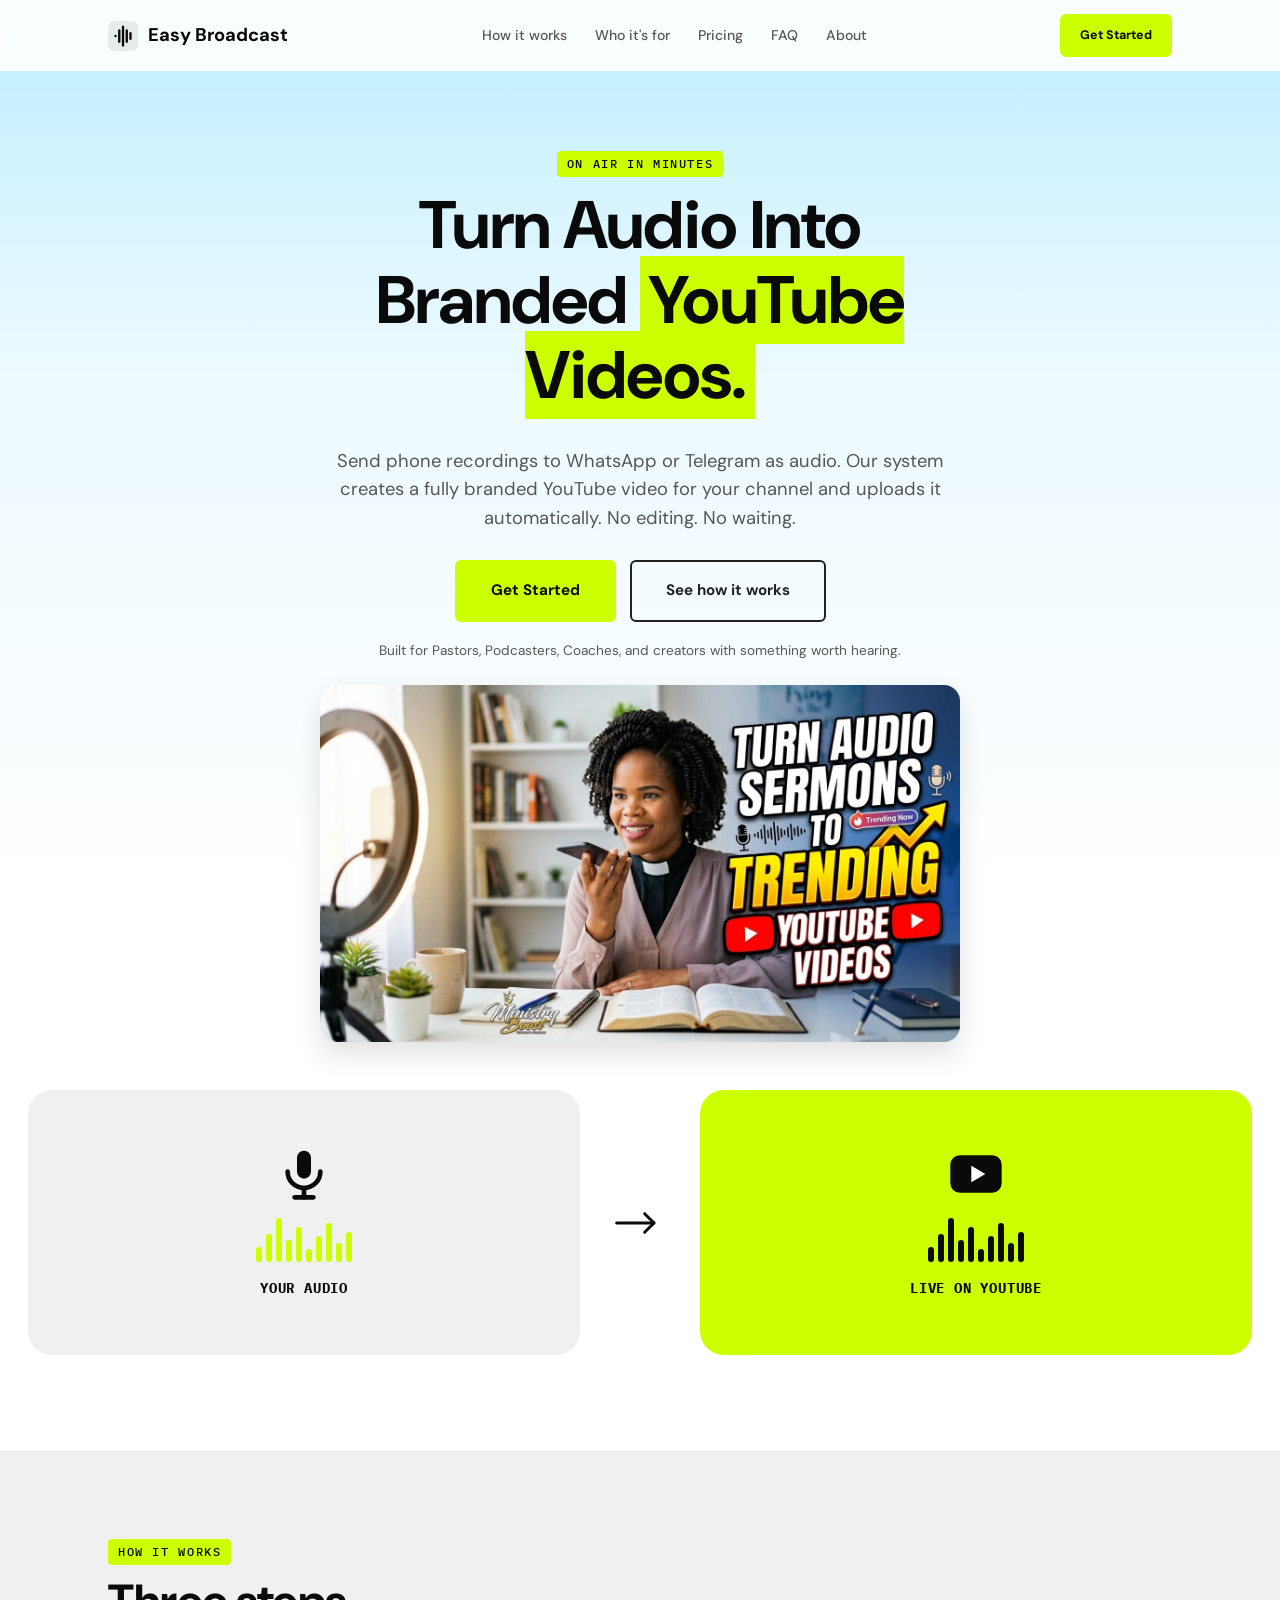
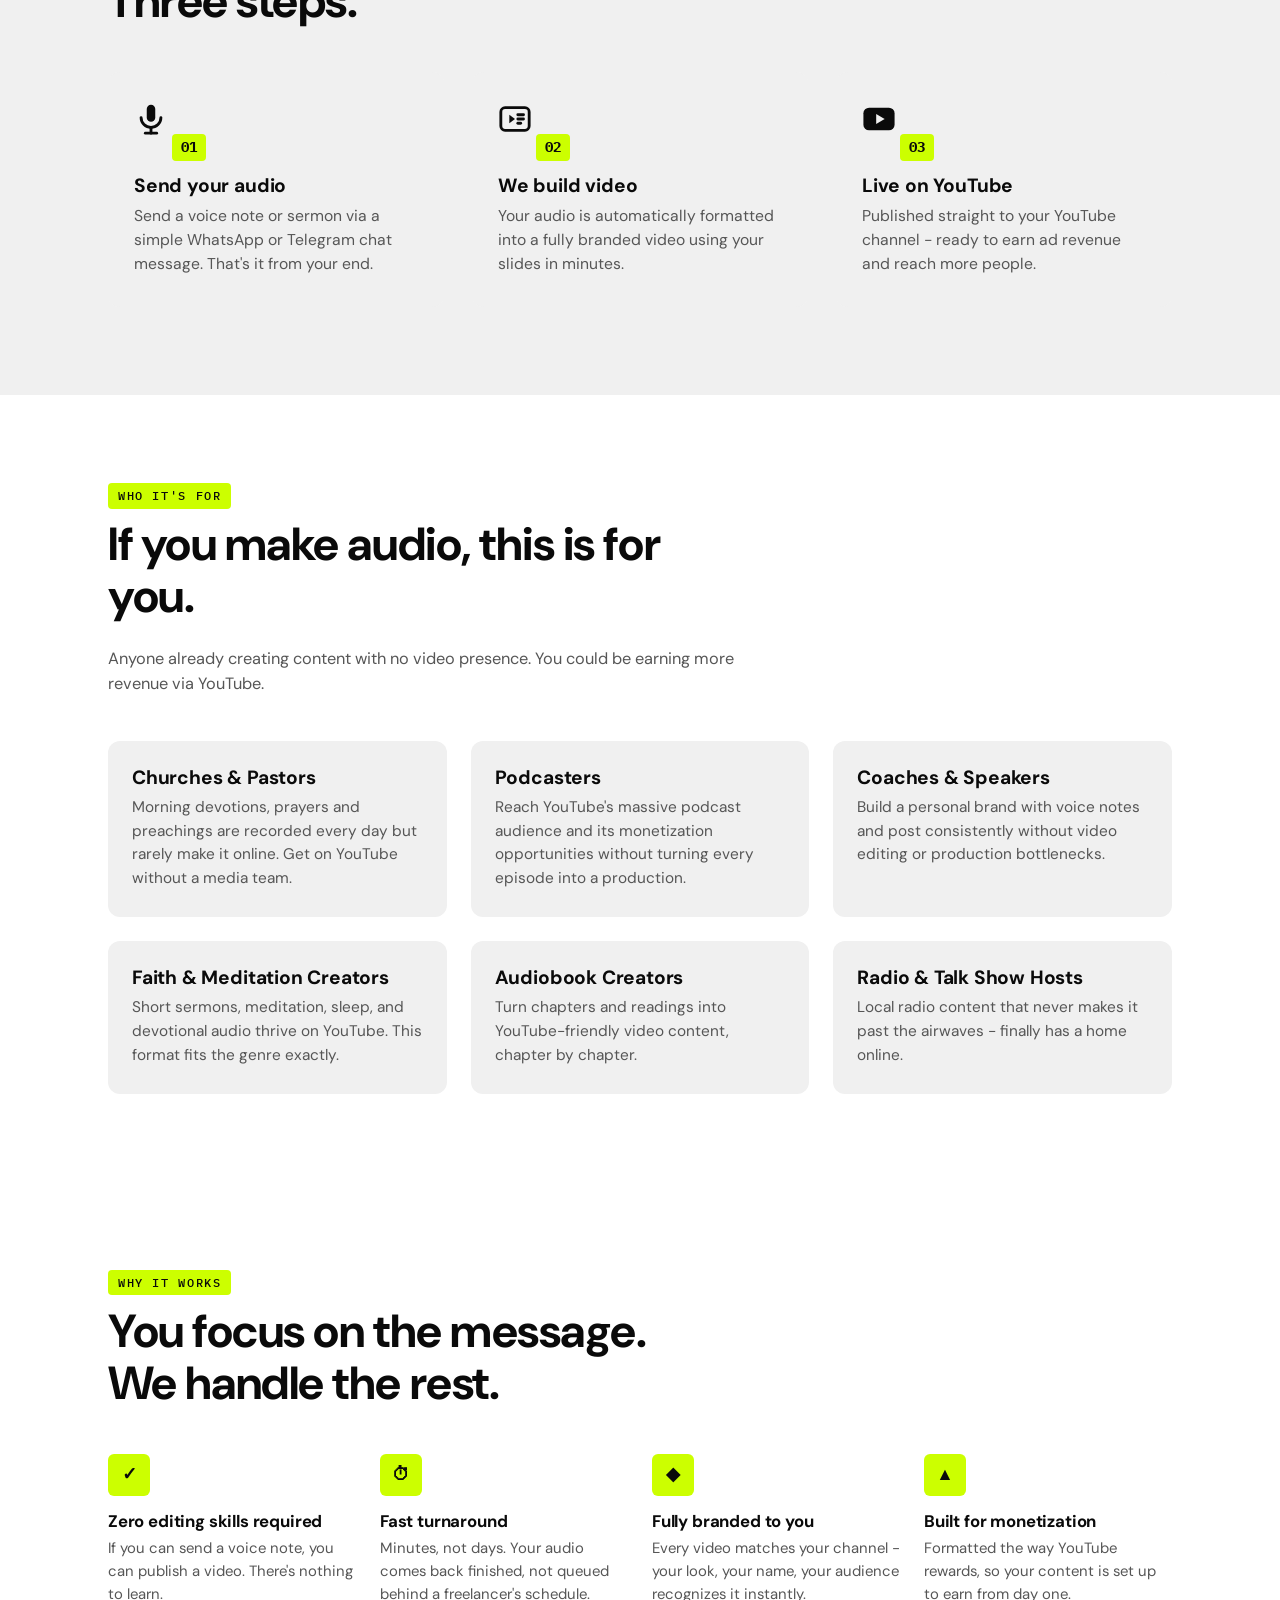
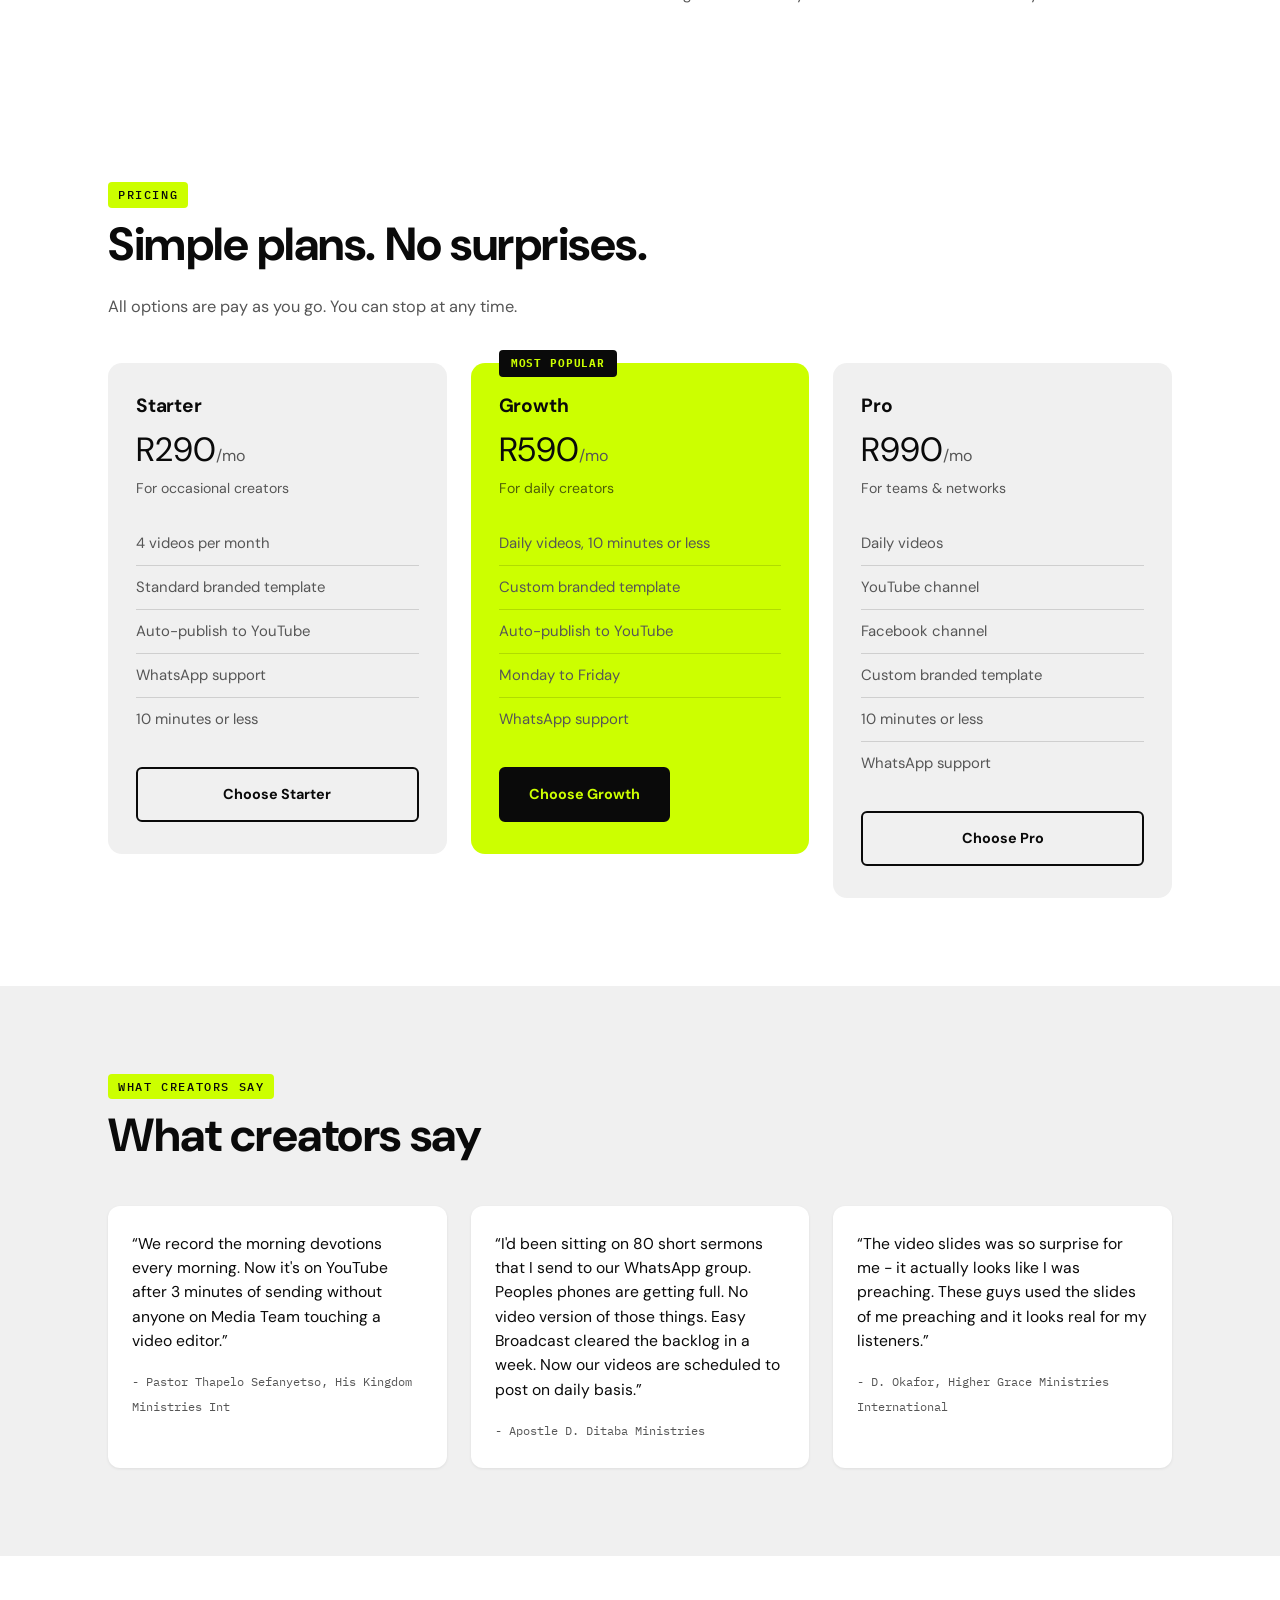
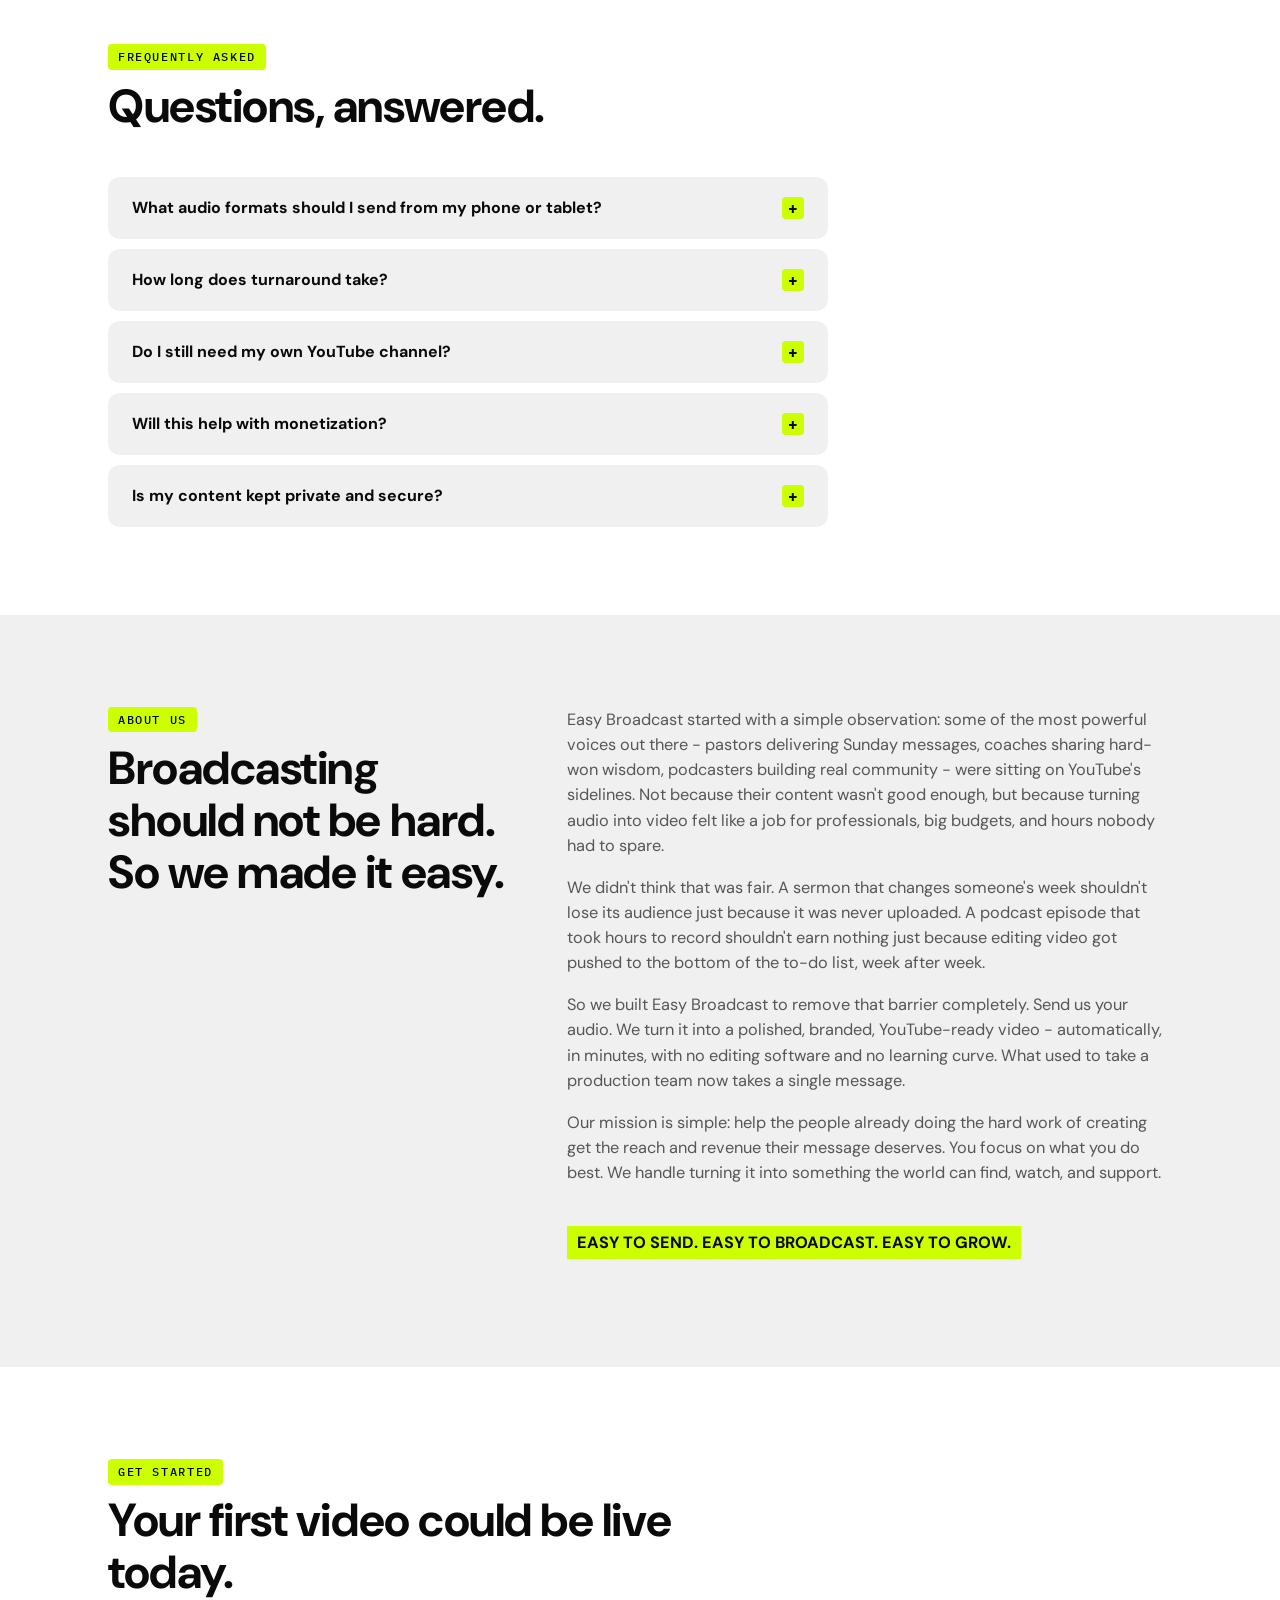
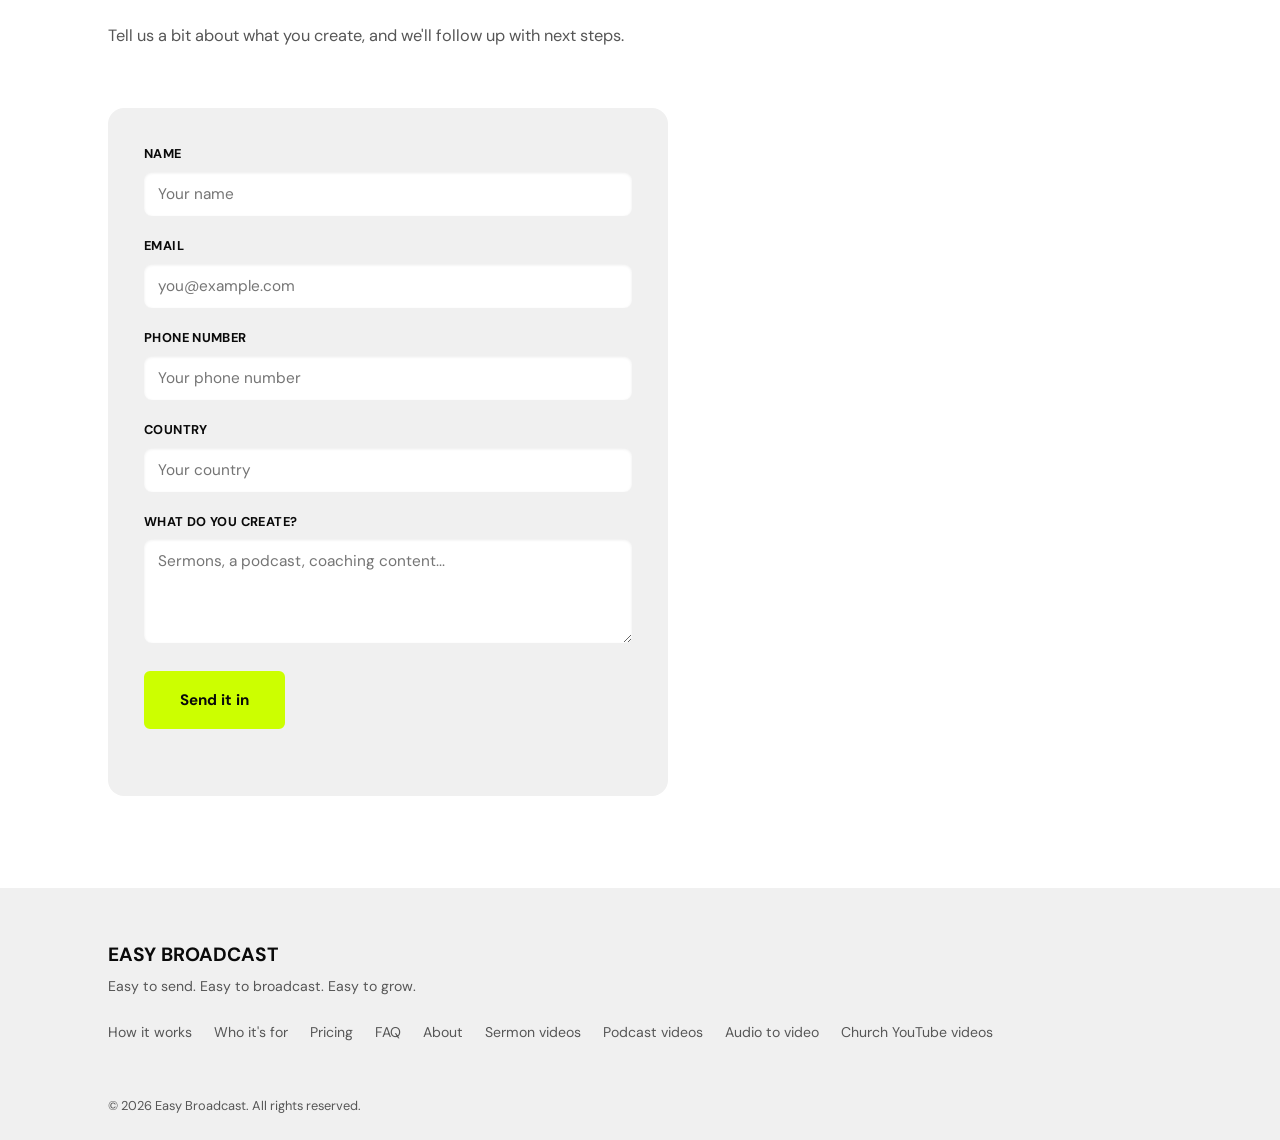
==== index.html @ 1e92d12d "new files" ====
<!DOCTYPE html>
<html lang="en">
<head>
<meta charset="UTF-8">
<meta name="viewport" content="width=device-width, initial-scale=1.0">
<title>Audio to YouTube Video Converter | Easy Broadcast</title>
<meta name="description" content="Turn sermons, podcasts, voice notes, and other audio into branded YouTube videos automatically. Publish without editing with Easy Broadcast.">
<link rel="canonical" href="https://easybroadcast.co.za/">

<!-- Open Graph -->
<meta property="og:title" content="Audio to YouTube Video Converter | Easy Broadcast">
<meta property="og:description" content="Turn sermons, podcasts, voice notes, and other audio into branded YouTube videos automatically. Publish without editing.">
<meta property="og:type" content="website">
<meta property="og:url" content="https://easybroadcast.co.za/">
<meta property="og:image" content="https://easybroadcast.co.za/hero-promo.jpg.jpeg">

<script type="application/ld+json">
{
  "@context": "https://schema.org",
  "@graph": [
    {
      "@type": "Organization",
      "@id": "https://easybroadcast.co.za/#organization",
      "name": "Easy Broadcast",
      "url": "https://easybroadcast.co.za/"
    },
    {
      "@type": "Service",
      "@id": "https://easybroadcast.co.za/#service",
      "name": "Audio to YouTube Video Creation",
      "serviceType": "Audio to YouTube video conversion",
      "provider": { "@id": "https://easybroadcast.co.za/#organization" },
      "areaServed": "Worldwide",
      "description": "Turn sermons, podcasts, voice notes, and other audio into branded YouTube videos automatically."
    },
    {
      "@type": "WebSite",
      "@id": "https://easybroadcast.co.za/#website",
      "url": "https://easybroadcast.co.za/",
      "name": "Easy Broadcast",
      "publisher": { "@id": "https://easybroadcast.co.za/#organization" }
    },
    {
      "@type": "FAQPage",
      "@id": "https://easybroadcast.co.za/#faqpage",
      "mainEntity": [
        {
          "@type": "Question",
          "name": "What audio formats should I send from my phone or tablet?",
          "acceptedAnswer": { "@type": "Answer", "text": "MP3, WAV, M4A, OGG, and voice notes sent directly through chat will all work." }
        },
        {
          "@type": "Question",
          "name": "How long does turnaround take?",
          "acceptedAnswer": { "@type": "Answer", "text": "Once your template is ready, videos are published within 3 minutes of sending the audio." }
        },
        {
          "@type": "Question",
          "name": "Do I still need my own YouTube channel?",
          "acceptedAnswer": { "@type": "Answer", "text": "Yes. Videos are published directly to your existing YouTube channel." }
        }
      ]
    }
  ]
}
</script>

<link rel="icon" type="image/svg+xml" href="favicon.svg">

<!-- Fonts: preconnect + preload for speed -->
<link rel="preconnect" href="https://fonts.googleapis.com">
<link rel="preconnect" href="https://fonts.gstatic.com" crossorigin>
<link href="https://fonts.googleapis.com/css2?family=DM+Sans:wght@400;500;700&family=IBM+Plex+Mono:wght@500;700&display=swap" rel="stylesheet">
<script src="https://challenges.cloudflare.com/turnstile/v0/api.js" async defer></script>

<link rel="stylesheet" href="style.css">
</head>
<body>

<!-- ============ NAV ============ -->
<header class="nav" id="top">
  <div class="wrap nav__inner">
    <a href="#top" class="nav__logo">
      <svg class="nav__mark" viewBox="0 0 64 64" aria-hidden="true">
        <rect width="64" height="64" rx="14" fill="currentColor" opacity="0.08"/>
        <g fill="none" stroke="currentColor" stroke-width="5" stroke-linecap="round">
          <line x1="16" y1="32" x2="16" y2="32"/>
          <line x1="24" y1="20" x2="24" y2="44"/>
          <line x1="32" y1="12" x2="32" y2="52"/>
          <line x1="40" y1="20" x2="40" y2="44"/>
          <line x1="48" y1="26" x2="48" y2="38"/>
        </g>
      </svg>
      Easy Broadcast
    </a>
    <button class="nav__toggle" type="button" aria-expanded="false" aria-controls="site-navigation" aria-label="Open navigation menu">
      <span></span>
      <span></span>
      <span></span>
    </button>
    <nav class="nav__links" id="site-navigation">
      <a href="#how">How it works</a>
      <a href="#who">Who it's for</a>
      <a href="#pricing">Pricing</a>
      <a href="#faq">FAQ</a>
      <a href="#about">About</a>
    </nav>
    <a href="#start" class="btn btn--sm btn--amber">Get Started</a>
  </div>
</header>

<main>

  <!-- ============ HERO ============ -->
  <section class="hero">
    <div class="wrap hero__inner">
      <div class="hero__copy reveal">
        <p class="eyebrow">On air in minutes</p>
        <h1 class="hero__headline">Turn Audio Into<br>Branded <span class="ink-amber">YouTube Videos.</span></h1>
        <p class="hero__sub">Send phone recordings to WhatsApp or Telegram as audio. Our system creates a fully branded YouTube video for your channel and uploads it automatically. No editing. No waiting.</p>
        <div class="hero__ctas">
          <a href="#start" class="btn btn--amber btn--lg">Get Started</a>
          <a href="#how" class="btn btn--ghost btn--lg">See how it works</a>
        </div>
        <p class="hero__note">Built for Pastors, Podcasters, Coaches, and creators with something worth hearing.</p>
        <a class="hero__promo-link" href="#pricing" aria-label="View pricing">
          <img class="hero__promo-image" src="hero-promo.jpg.jpeg" alt="Turn audio sermons into trending YouTube videos">
        </a>
      </div>

      <div class="hero__visual reveal" aria-hidden="true">
        <div class="icon-flow">
          <div class="icon-tile">
            <svg class="icon-tile__icon" viewBox="0 0 24 24" fill="none" xmlns="http://www.w3.org/2000/svg">
              <rect x="9" y="2" width="6" height="12" rx="3" fill="currentColor"/>
              <path d="M5 11a7 7 0 0 0 14 0" stroke="currentColor" stroke-width="2" stroke-linecap="round"/>
              <line x1="12" y1="18" x2="12" y2="22" stroke="currentColor" stroke-width="2" stroke-linecap="round"/>
              <line x1="8" y1="22" x2="16" y2="22" stroke="currentColor" stroke-width="2" stroke-linecap="round"/>
            </svg>
            <div class="waveform" id="waveform"></div>
            <p class="icon-tile__label">Your audio</p>
          </div>

          <svg class="icon-flow__arrow" viewBox="0 0 40 24" fill="none" xmlns="http://www.w3.org/2000/svg">
            <line x1="0" y1="12" x2="32" y2="12" stroke="currentColor" stroke-width="2.5" stroke-linecap="round"/>
            <path d="M24 4L32 12L24 20" stroke="currentColor" stroke-width="2.5" stroke-linecap="round" stroke-linejoin="round"/>
          </svg>

          <div class="icon-tile icon-tile--amber">
            <svg class="icon-tile__icon" viewBox="0 0 24 24" fill="none" xmlns="http://www.w3.org/2000/svg">
              <rect x="1" y="4" width="22" height="16" rx="4" fill="currentColor"/>
              <path d="M10 8.5L16 12L10 15.5V8.5Z" fill="var(--paper)"/>
            </svg>
            <div class="waveform" id="waveform-youtube"></div>
            <p class="icon-tile__label">Live on YouTube</p>
          </div>
        </div>
      </div>
    </div>
  </section>
  <!-- ============ HOW IT WORKS ============ -->
  <section id="how" class="how">
    <div class="wrap">
      <div class="section-head reveal">
        <p class="eyebrow">How it works</p>
        <h2>Three steps.</h2>
      </div>

      <ol class="steps">
        <li class="step reveal">
          <svg class="step__icon" viewBox="0 0 24 24" fill="none" xmlns="http://www.w3.org/2000/svg">
            <rect x="9" y="2" width="6" height="12" rx="3" fill="currentColor"/>
            <path d="M5 11a7 7 0 0 0 14 0" stroke="currentColor" stroke-width="2" stroke-linecap="round"/>
            <line x1="12" y1="18" x2="12" y2="22" stroke="currentColor" stroke-width="2" stroke-linecap="round"/>
            <line x1="8" y1="22" x2="16" y2="22" stroke="currentColor" stroke-width="2" stroke-linecap="round"/>
          </svg>
          <span class="step__num">01</span>
          <h3>Send your audio</h3>
          <p>Send a voice note or sermon via a simple WhatsApp or Telegram chat message. That's it from your end.</p>
        </li>
        <li class="step reveal">
          <svg class="step__icon" viewBox="0 0 24 24" fill="none" xmlns="http://www.w3.org/2000/svg">
            <rect x="2" y="4" width="20" height="16" rx="3" stroke="currentColor" stroke-width="2"/>
            <path d="M8 9L12 12L8 15V9Z" fill="currentColor"/>
            <line x1="14" y1="9" x2="18" y2="9" stroke="currentColor" stroke-width="2" stroke-linecap="round"/>
            <line x1="14" y1="12" x2="18" y2="12" stroke="currentColor" stroke-width="2" stroke-linecap="round"/>
            <line x1="14" y1="15" x2="16" y2="15" stroke="currentColor" stroke-width="2" stroke-linecap="round"/>
          </svg>
          <span class="step__num">02</span>
          <h3>We build video</h3>
          <p>Your audio is automatically formatted into a fully branded video using your slides in minutes.</p>
        </li>
        <li class="step reveal">
          <svg class="step__icon" viewBox="0 0 24 24" fill="none" xmlns="http://www.w3.org/2000/svg">
            <rect x="1" y="4" width="22" height="16" rx="4" fill="currentColor"/>
            <path d="M10 8.5L16 12L10 15.5V8.5Z" fill="var(--paper-dim)"/>
          </svg>
          <span class="step__num">03</span>
          <h3>Live on YouTube</h3>
          <p>Published straight to your YouTube channel - ready to earn ad revenue and reach more people.</p>
        </li>
      </ol>
    </div>
  </section>

  <!-- ============ WHO IT'S FOR ============ -->
  <section id="who" class="who">
    <div class="wrap">
      <div class="section-head reveal">
        <p class="eyebrow eyebrow--dark">Who it's for</p>
        <h2>If you make audio, this is for you.</h2>
        <p class="section-lede">Anyone already creating content with no video presence. You could be earning more revenue via YouTube.</p>
      </div>

      <div class="who__grid">
        <div class="who__card reveal">
          <h3>Churches &amp; Pastors</h3>
          <p>Morning devotions, prayers and preachings are recorded every day but rarely make it online. Get on YouTube without a media team.</p>
        </div>
        <div class="who__card reveal">
          <h3>Podcasters</h3>
          <p>Reach YouTube's massive podcast audience and its monetization opportunities without turning every episode into a production.</p>
        </div>
        <div class="who__card reveal">
          <h3>Coaches &amp; Speakers</h3>
          <p>Build a personal brand with voice notes and post consistently without video editing or production bottlenecks.</p>
        </div>
        <div class="who__card reveal">
          <h3>Faith &amp; Meditation Creators</h3>
          <p>Short sermons, meditation, sleep, and devotional audio thrive on YouTube. This format fits the genre exactly.</p>
        </div>
        <div class="who__card reveal">
          <h3>Audiobook Creators</h3>
          <p>Turn chapters and readings into YouTube-friendly video content, chapter by chapter.</p>
        </div>
        <div class="who__card reveal">
          <h3>Radio &amp; Talk Show Hosts</h3>
          <p>Local radio content that never makes it past the airwaves - finally has a home online.</p>
        </div>
      </div>
    </div>
  </section>

  <!-- ============ BENEFITS ============ -->
  <section class="benefits">
    <div class="wrap">
      <div class="section-head reveal">
        <p class="eyebrow">Why it works</p>
        <h2>You focus on the message.<br>We handle the rest.</h2>
      </div>

      <div class="benefits__grid">
        <div class="benefit reveal">
          <div class="benefit__icon">✓</div>
          <h3>Zero editing skills required</h3>
          <p>If you can send a voice note, you can publish a video. There's nothing to learn.</p>
        </div>
        <div class="benefit reveal">
          <div class="benefit__icon">⏱</div>
          <h3>Fast turnaround</h3>
          <p>Minutes, not days. Your audio comes back finished, not queued behind a freelancer's schedule.</p>
        </div>
        <div class="benefit reveal">
          <div class="benefit__icon">◆</div>
          <h3>Fully branded to you</h3>
          <p>Every video matches your channel - your look, your name, your audience recognizes it instantly.</p>
        </div>
        <div class="benefit reveal">
          <div class="benefit__icon">▲</div>
          <h3>Built for monetization</h3>
          <p>Formatted the way YouTube rewards, so your content is set up to earn from day one.</p>
        </div>
      </div>
    </div>
  </section>

  <!-- ============ PRICING ============ -->
  <section id="pricing" class="pricing">
    <div class="wrap">
      <div class="section-head reveal">
        <p class="eyebrow eyebrow--dark">Pricing</p>
        <h2>Simple plans. No surprises.</h2>
        <p class="section-lede">All options are pay as you go. You can stop at any time.</p>
      </div>

      <div class="pricing__grid">
        <div class="plan reveal">
          <h3>Starter</h3>
          <p class="plan__price">R290<span>/mo</span></p>
          <p class="plan__for">For occasional creators</p>
          <ul>
            <li>4 videos per month</li>
            <li>Standard branded template</li>
            <li>Auto-publish to YouTube</li>
            <li>WhatsApp support</li>
            <li>10 minutes or less</li>
          </ul>
          <a href="#start" class="btn btn--outline">Choose Starter</a>
        </div>

        <div class="plan plan--featured reveal">
          <p class="plan__badge">Most popular</p>
          <h3>Growth</h3>
          <p class="plan__price">R590<span>/mo</span></p>
          <p class="plan__for">For daily creators</p>
          <ul>
            <li>Daily videos, 10 minutes or less</li>
            <li>Custom branded template</li>
            <li>Auto-publish to YouTube</li>
            <li>Monday to Friday</li>
            <li>WhatsApp support</li>
          </ul>
          <a href="#start" class="btn btn--amber">Choose Growth</a>
        </div>

        <div class="plan reveal">
          <h3>Pro</h3>
          <p class="plan__price">R990<span>/mo</span></p>
          <p class="plan__for">For teams &amp; networks</p>
          <ul>
            <li>Daily videos</li>
            <li>YouTube channel</li>
            <li>Facebook channel</li>
            <li>Custom branded template</li>
            <li>10 minutes or less</li>
            <li>WhatsApp support</li>
          </ul>
          <a href="#start" class="btn btn--outline">Choose Pro</a>
        </div>
      </div>
    </div>
  </section>

  <!-- ============ TESTIMONIALS ============ -->
  <section class="testimonials">
    <div class="wrap">
      <div class="section-head reveal">
        <p class="eyebrow">What creators say</p>
        <h2>What creators say</h2>
      </div>

      <div class="testimonials__grid">
        <blockquote class="testimonial reveal">
          <p>“We record the morning devotions every morning. Now it's on YouTube after 3 minutes of sending without anyone on Media Team touching a video editor.”</p>
          <cite>- Pastor Thapelo Sefanyetso, His Kingdom Ministries Int</cite>
        </blockquote>
        <blockquote class="testimonial reveal">
          <p>“I'd been sitting on 80 short sermons that I send to our WhatsApp group. Peoples phones are getting full. No video version of those things. Easy Broadcast cleared the backlog in a week. Now our videos are scheduled to post on daily basis.”</p>
          <cite>- Apostle D. Ditaba Ministries</cite>
        </blockquote>
        <blockquote class="testimonial reveal">
          <p>“The video slides was so surprise for me - it actually looks like I was preaching. These guys used the slides of me preaching and it looks real for my listeners.”</p>
          <cite>- D. Okafor, Higher Grace Ministries International</cite>
        </blockquote>
      </div>
    </div>
  </section>

  <!-- ============ FAQ ============ -->
  <section id="faq" class="faq">
    <div class="wrap">
      <div class="section-head reveal">
        <p class="eyebrow eyebrow--dark">Frequently asked</p>
        <h2>Questions, answered.</h2>
      </div>

      <div class="accordion reveal">
        <div class="accordion__item">
          <button class="accordion__trigger" aria-expanded="false">
            <span>What audio formats should I send from my phone or tablet?</span>
            <span class="accordion__icon">+</span>
          </button>
          <div class="accordion__panel">
            <p>MP3, WAV, M4A, OGG, and voice notes sent directly through chat will all work. If you're not sure, just send it - we'll let you know if we need a different format.</p>
          </div>
        </div>
        <div class="accordion__item">
          <button class="accordion__trigger" aria-expanded="false">
            <span>How long does turnaround take?</span>
            <span class="accordion__icon">+</span>
          </button>
          <div class="accordion__panel">
            <p>We charge a flat R600 to create a video template. Once your template is ready, videos are published within 3 minutes of sending the audio.</p>
          </div>
        </div>
        <div class="accordion__item">
          <button class="accordion__trigger" aria-expanded="false">
            <span>Do I still need my own YouTube channel?</span>
            <span class="accordion__icon">+</span>
          </button>
          <div class="accordion__panel">
            <p>Yes - videos are published directly to your existing channel, not ours. So your monetization, subscribers, and history stay exactly where they are.</p>
          </div>
        </div>
        <div class="accordion__item">
          <button class="accordion__trigger" aria-expanded="false">
            <span>Will this help with monetization?</span>
            <span class="accordion__icon">+</span>
          </button>
          <div class="accordion__panel">
            <p>Every video is formatted the way YouTube favors for watch time and discovery, which supports meeting monetization requirements faster than audio-only uploads.</p>
          </div>
        </div>
        <div class="accordion__item">
          <button class="accordion__trigger" aria-expanded="false">
            <span>Is my content kept private and secure?</span>
            <span class="accordion__icon">+</span>
          </button>
          <div class="accordion__panel">
            <p>Your audio is only used to produce your video. It's never shared, sold, or repurposed for anyone else's content.</p>
          </div>
        </div>
      </div>
    </div>
  </section>

  <!-- ============ ABOUT ============ -->
  <section id="about" class="about">
    <div class="wrap about__inner">
      <div class="section-head reveal">
        <p class="eyebrow">About us</p>
        <h2>Broadcasting should not be hard.<br>So we made it easy.</h2>
      </div>
      <div class="about__copy reveal">
        <p>Easy Broadcast started with a simple observation: some of the most powerful voices out there - pastors delivering Sunday messages, coaches sharing hard-won wisdom, podcasters building real community - were sitting on YouTube's sidelines. Not because their content wasn't good enough, but because turning audio into video felt like a job for professionals, big budgets, and hours nobody had to spare.</p>
        <p>We didn't think that was fair. A sermon that changes someone's week shouldn't lose its audience just because it was never uploaded. A podcast episode that took hours to record shouldn't earn nothing just because editing video got pushed to the bottom of the to-do list, week after week.</p>
        <p>So we built Easy Broadcast to remove that barrier completely. Send us your audio. We turn it into a polished, branded, YouTube-ready video - automatically, in minutes, with no editing software and no learning curve. What used to take a production team now takes a single message.</p>
        <p>Our mission is simple: help the people already doing the hard work of creating get the reach and revenue their message deserves. You focus on what you do best. We handle turning it into something the world can find, watch, and support.</p>
        <p class="about__sign">Easy to send. Easy to broadcast. Easy to grow.</p>
      </div>
    </div>
  </section>

  <!-- ============ FINAL CTA / FORM ============ -->
  <section id="start" class="cta">
    <div class="wrap cta__inner">
      <div class="section-head reveal">
        <p class="eyebrow">Get started</p>
        <h2>Your first video could be live today.</h2>
        <p class="section-lede">Tell us a bit about what you create, and we'll follow up with next steps.</p>
      </div>

      <form class="form reveal" id="signup-form" action="#" method="post">
        <input type="hidden" name="_subject" id="form-subject" value="Easy Broadcast Form">
        <input type="hidden" name="_captcha" value="false">
        <input type="hidden" name="_template" value="table">
        <div class="form__row">
          <label for="name">Name</label>
          <input type="text" id="name" name="name" placeholder="Your name" autocomplete="name" required>
        </div>
        <div class="form__row">
          <label for="email">Email</label>
          <input type="email" id="email" name="email" placeholder="you@example.com" autocomplete="email" required>
        </div>
        <div class="form__row">
          <label for="phone">Phone number</label>
          <input type="tel" id="phone" name="phone" placeholder="Your phone number" autocomplete="tel" required>
        </div>
        <div class="form__row">
          <label for="country">Country</label>
          <input type="text" id="country" name="country" placeholder="Your country" autocomplete="country-name" required>
        </div>
        <div class="form__row">
          <label for="message">What do you create?</label>
          <textarea id="message" name="message" rows="4" placeholder="Sermons, a podcast, coaching content..."></textarea>
        </div>
        <div class="cf-turnstile" data-sitekey="0x4AAAAAAEs4vwBpKXcVPJgG" data-action="signup"></div>
        <button type="submit" class="btn btn--amber btn--lg">Send it in</button>
        <p class="form__note" id="form-note" role="status" aria-live="polite"></p>
      </form>
    </div>
  </section>

</main>

<!-- ============ FOOTER ============ -->
<footer class="footer">
  <div class="wrap footer__inner">
    <div class="footer__brand">
      <p class="footer__logo">Easy Broadcast</p>
      <p class="footer__tag">Easy to send. Easy to broadcast. Easy to grow.</p>
    </div>
    <nav class="footer__links">
      <a href="#how">How it works</a>
      <a href="#who">Who it's for</a>
      <a href="#pricing">Pricing</a>
      <a href="#faq">FAQ</a>
      <a href="#about">About</a>
      <a href="sermon-to-youtube-video.html">Sermon videos</a>
      <a href="podcast-to-youtube-video.html">Podcast videos</a>
      <a href="audio-to-video.html">Audio to video</a>
      <a href="youtube-video-creation-for-churches.html">Church YouTube videos</a>
    </nav>
  </div>
  <div class="wrap">
    <p class="footer__copy">© <span id="year"></span> Easy Broadcast. All rights reserved.</p>
  </div>
</footer>

<script src="script.js"></script>
</body>
</html>
---- style.css ----
/* =========================================================
  EASY BROADCAST - Design token
   Palette: bold black / lime signal / white
     --ink        true black, dark sections & hero
     --navy       near-black variant for cards on black
     --paper      pure white, light sections
     --paper-dim  off-white/pale grey, cards on white
     --amber      lime signal accent, buttons/highlights
     --amber-deep hover state for lime (deeper, more olive)
   Type:
    display -> DM Sans (Google Sans-inspired, rounded and clean)
    body    -> DM Sans, with restrained bold weights
     mono    -> IBM Plex Mono (eyebrows/labels, dial-style numerals)
   ========================================================= */

:root {
  --ink: #0a0a0a;
  --navy: #171717;
  --paper: #ffffff;
  --paper-dim: #f0f0f0;
  --amber: #ccff00;
  --amber-deep: #a3d400;
  --cream-text: #ffffff;
  --cream-text-dim: #a8a8a8;
  --dark-text: #0a0a0a;
  --dark-text-dim: #565656;
  --border-dark: rgba(255, 255, 255, 0.14);
  --border-light: rgba(10, 10, 10, 0.14);
  --page-gradient: linear-gradient(to bottom, #bdeeff 0%, #edfaff 42%, #ffffff 100%);

  --font-display: "DM Sans", Arial, sans-serif;
  --font-body: "DM Sans", Arial, sans-serif;
  --font-mono: "IBM Plex Mono", monospace;

  --wrap: 1120px;
}

* { box-sizing: border-box; }
html { scroll-behavior: smooth; }

@media (prefers-reduced-motion: reduce) {
  html { scroll-behavior: auto; }
  * { animation-duration: 0.001ms !important; animation-iteration-count: 1 !important; transition-duration: 0.001ms !important; }
}

body {
  margin: 0;
  font-family: var(--font-body);
  color: var(--dark-text);
  background: var(--page-gradient);
  background-attachment: fixed;
  line-height: 1.55;
  -webkit-font-smoothing: antialiased;
}

img { max-width: 100%; display: block; }

.wrap {
  max-width: var(--wrap);
  margin: 0 auto;
  padding: 0 28px;
}

h1, h2, h3 {
  font-family: var(--font-display);
  font-weight: 700;
  line-height: 1.12;
  margin: 0 0 0.5em;
  letter-spacing: -0.01em;
}

h1 { font-weight: 700; }
h2 { font-size: clamp(2rem, 3.8vw, 2.9rem); }
h3 { font-size: 1.2rem; margin-bottom: 0.4em; text-transform: none; font-weight: 700; }

p { margin: 0 0 1em; }

a { color: inherit; text-decoration: none; }

.eyebrow {
  font-family: var(--font-mono);
  font-weight: 500;
  text-transform: uppercase;
  letter-spacing: 0.14em;
  font-size: 0.72rem;
  color: var(--dark-text);
  background: var(--amber);
  padding: 4px 10px;
  border-radius: 4px;
  margin: 0 0 0.9em;
  display: inline-block;
}
.eyebrow--dark { color: var(--dark-text); background: var(--amber); }

.section-head { max-width: 640px; margin-bottom: 44px; }
.section-lede { color: var(--dark-text-dim); font-size: 1.02rem; }

.seo-page { padding: 96px 0 84px; }
.seo-page h1 { font-size: clamp(2.4rem, 6vw, 4.8rem); max-width: 760px; }
.seo-page__copy { max-width: 720px; color: var(--dark-text-dim); font-size: 1.05rem; }
.seo-page__copy h2 { color: var(--dark-text); font-size: 1.7rem; margin-top: 2em; }
.seo-page__copy .btn { margin-top: 1.2rem; }

/* ---------- Buttons ---------- */
.btn {
  display: inline-flex;
  align-items: center;
  justify-content: center;
  font-family: var(--font-body);
  font-weight: 700;
  font-size: 0.9rem;
  letter-spacing: 0;
  padding: 14px 28px;
  border-radius: 6px;
  border: 2px solid transparent;
  cursor: pointer;
  transition: transform 0.15s ease, background 0.15s ease, border-color 0.15s ease, color 0.15s ease;
  white-space: nowrap;
}
.btn:hover { transform: translateY(-2px); }
.btn--lg { padding: 17px 34px; font-size: 0.95rem; }
.btn--sm { padding: 10px 18px; font-size: 0.78rem; }

.btn--amber { background: var(--amber); color: var(--ink); border-color: var(--amber); }
.btn--amber:hover { background: var(--ink); color: var(--amber); border-color: var(--ink); }

.btn--ghost { background: transparent; color: inherit; border-color: currentColor; opacity: 0.9; }
.btn--ghost:hover { opacity: 1; background: rgba(10,10,10,0.06); }

.btn--outline { background: transparent; color: var(--dark-text); border-color: var(--dark-text); width: 100%; }
.btn--outline:hover { background: var(--dark-text); color: var(--paper); }

/* ---------- Nav ---------- */
.nav {
  position: sticky;
  top: 0;
  z-index: 50;
  background: rgba(255, 255, 255, 0.92);
  backdrop-filter: saturate(140%) blur(8px);
}
.nav__inner {
  display: flex;
  align-items: center;
  justify-content: space-between;
  padding-top: 14px;
  padding-bottom: 14px;
}
.nav__logo {
  display: flex;
  align-items: center;
  gap: 10px;
  font-family: var(--font-display);
  font-weight: 700;
  font-size: 1.15rem;
  letter-spacing: 0;
  color: var(--dark-text);
}
.nav__mark { width: 30px; height: 30px; color: var(--dark-text); flex-shrink: 0; }
.nav__links { display: flex; gap: 28px; }
.nav__links a { font-size: 0.88rem; font-weight: 500; color: var(--dark-text-dim); letter-spacing: 0; }
.nav__links a:hover { color: var(--dark-text); }
.nav__toggle {
  display: none;
  width: 42px;
  height: 42px;
  padding: 9px;
  border: 0;
  border-radius: 6px;
  background: transparent;
  color: var(--dark-text);
  cursor: pointer;
}
.nav__toggle span {
  display: block;
  height: 2px;
  margin: 5px 0;
  border-radius: 2px;
  background: currentColor;
  transition: transform 0.2s ease, opacity 0.2s ease;
}
.nav__toggle[aria-expanded="true"] span:first-child { transform: translateY(7px) rotate(45deg); }
.nav__toggle[aria-expanded="true"] span:nth-child(2) { opacity: 0; }
.nav__toggle[aria-expanded="true"] span:last-child { transform: translateY(-7px) rotate(-45deg); }

@media (max-width: 800px) {
  .nav__toggle { display: block; order: 2; }
  .nav__links {
    display: none;
    position: absolute;
    top: 100%;
    left: 28px;
    right: 28px;
    flex-direction: column;
    gap: 0;
    padding: 8px 0;
    background: var(--paper);
    border: 1px solid var(--border-light);
    border-radius: 6px;
    box-shadow: 0 12px 28px rgba(10, 10, 10, 0.1);
  }
  .nav__links.is-open { display: flex; }
  .nav__links a { padding: 12px 16px; }
}

/* ---------- Hero ---------- */
.hero {
  background: transparent;
  color: var(--dark-text);
  padding: 80px 0 96px;
  overflow: hidden;
  text-align: center;
}
.hero .wrap { max-width: 1400px; }

.hero__inner {
  display: flex;
  flex-direction: column;
  gap: 48px;
}
.hero__copy {
  width: min(100%, 640px);
  margin: 0 auto;
  text-align: center;
}
.hero__headline {
  color: var(--dark-text);
  font-size: clamp(2.6rem, 6vw, 4.2rem);
}
.ink-amber { background: var(--amber); color: var(--ink); padding: 0 8px; }
.hero__sub {
  font-size: 1.15rem;
  color: var(--dark-text-dim);
  max-width: 48ch;
  margin-left: auto;
  margin-right: auto;
}
.hero__ctas { display: flex; justify-content: center; gap: 14px; flex-wrap: wrap; margin: 28px 0 18px; }
.hero__note { font-size: 0.85rem; color: var(--dark-text-dim); }
.hero__promo-link {
  display: block;
  width: 100%;
  margin: 24px auto 0;
  max-width: 640px;
  align-self: center;
  border-radius: 16px;
  overflow: hidden;
  box-shadow: 0 12px 28px rgba(10, 10, 10, 0.12);
  transition: transform 0.2s ease, box-shadow 0.2s ease;
}
.hero__promo-link:hover {
  transform: translateY(-3px);
  box-shadow: 0 16px 34px rgba(10, 10, 10, 0.18);
}
.hero__promo-image {
  width: 100%;
  max-width: 100%;
  height: auto;
  margin: 0 auto;
  display: block;
}

.hero__image {
  width: 100%;
  height: auto;
  border-radius: 14px;
}

/* Hero icon flow: audio -> YouTube */
.icon-flow {
  display: flex;
  align-items: center;
  justify-content: center;
  gap: 32px;
  flex-wrap: wrap;
  width: 100%;
}
.icon-tile {
  display: flex;
  flex-direction: column;
  align-items: center;
  gap: 16px;
  background: var(--paper-dim);
  border-radius: 24px;
  padding: 56px 60px;
  flex: 1;
  min-width: 220px;
}
.icon-tile--amber { background: var(--amber); }
.icon-tile__icon {
  width: 56px;
  height: 56px;
  color: var(--ink);
}
.icon-tile__label {
  font-family: var(--font-mono);
  font-weight: 700;
  font-size: 0.85rem;
  text-transform: uppercase;
  letter-spacing: 0.06em;
  color: var(--ink);
  margin: 0;
}
.icon-flow__arrow {
  width: 56px;
  height: 28px;
  color: var(--ink);
  flex-shrink: 0;
}

.waveform {
  display: flex;
  align-items: flex-end;
  justify-content: center;
  gap: 4px;
  height: 44px;
  width: 100%;
}
.waveform span {
  flex: 1;
  max-width: 6px;
  background: var(--amber);
  border-radius: 3px;
  animation: pulse 1.6s ease-in-out infinite;
}
.icon-tile--amber .waveform span { background: var(--ink); }
@keyframes pulse {
  0%, 100% { transform: scaleY(0.35); }
  50% { transform: scaleY(1); }
}

@media (max-width: 560px) {
  .icon-flow__arrow { transform: rotate(90deg); }
}

@media (max-width: 860px) {
  .hero { padding: 56px 0 64px; text-align: center; }
}

/* ---------- Problem ---------- */
.problem { background: transparent; padding: 80px 0; }
.problem__grid {
  display: grid;
  grid-template-columns: repeat(3, 1fr);
  gap: 32px;
}
.problem__num {
  font-family: var(--font-mono);
  color: var(--amber-deep);
  font-size: 0.85rem;
  margin-bottom: 10px;
}
.problem__item p:last-child { font-size: 1.05rem; color: var(--dark-text); }

@media (max-width: 760px) {
  .problem__grid { grid-template-columns: 1fr; }
}

/* ---------- How it works ---------- */
.how { background: var(--paper-dim); color: var(--dark-text); padding: 88px 0; }
.how .eyebrow { color: var(--dark-text); }
.how h2 { color: var(--dark-text); }

.steps {
  list-style: none;
  margin: 0; padding: 0;
  display: grid;
  grid-template-columns: repeat(3, 1fr);
  gap: 28px;
}
.step {
  background: var(--paper-dim);
  border-radius: 12px;
  padding: 30px 26px;
}
.step__icon {
  width: 34px;
  height: 34px;
  color: var(--ink);
  margin-bottom: 16px;
}
.step__num {
  display: inline-block;
  font-family: var(--font-mono);
  font-weight: 700;
  color: var(--ink);
  background: var(--amber);
  padding: 3px 9px;
  border-radius: 4px;
  font-size: 0.85rem;
  margin-bottom: 14px;
}
.step h3 { color: var(--dark-text); }
.step p { color: var(--dark-text-dim); font-size: 0.98rem; margin-bottom: 0; }

@media (max-width: 800px) {
  .steps { grid-template-columns: 1fr; }
}

/* ---------- Who it's for ---------- */
.who { background: transparent; padding: 88px 0; }
.who__grid {
  display: grid;
  grid-template-columns: repeat(3, 1fr);
  gap: 24px;
}
.who__card {
  background: var(--paper-dim);
  border-radius: 12px;
  padding: 26px 24px;
  transition: background 0.15s ease;
}
.who__card:hover { background: var(--amber); }
.who__card:hover p { color: var(--dark-text); }
.who__card p { color: var(--dark-text-dim); font-size: 0.96rem; margin-bottom: 0; }

@media (max-width: 900px) {
  .who__grid { grid-template-columns: repeat(2, 1fr); }
}
@media (max-width: 560px) {
  .who__grid { grid-template-columns: 1fr; }
}

/* ---------- Benefits ---------- */
.benefits { background: transparent; color: var(--dark-text); padding: 88px 0; }
.benefits h2 { color: var(--dark-text); }
.benefits__grid {
  display: grid;
  grid-template-columns: repeat(4, 1fr);
  gap: 24px;
}
.benefit__icon {
  width: 42px; height: 42px;
  display: flex; align-items: center; justify-content: center;
  border-radius: 6px;
  background: var(--amber);
  color: var(--ink);
  font-weight: 800;
  font-size: 1.1rem;
  margin-bottom: 16px;
}
.benefit h3 { color: var(--dark-text); font-size: 1.05rem; }
.benefit p { color: var(--dark-text-dim); font-size: 0.93rem; margin-bottom: 0; }

@media (max-width: 900px) {
  .benefits__grid { grid-template-columns: repeat(2, 1fr); }
}
@media (max-width: 560px) {
  .benefits__grid { grid-template-columns: 1fr; }
}

/* ---------- Pricing ---------- */
.pricing { background: transparent; padding: 88px 0; }
.pricing__grid {
  display: grid;
  grid-template-columns: repeat(3, 1fr);
  gap: 24px;
  align-items: start;
}
.plan {
  background: var(--paper-dim);
  border-radius: 14px;
  padding: 32px 28px;
  position: relative;
}
.plan--featured {
  background: var(--amber);
  color: var(--ink);
  transform: translateY(-10px);
}
.plan--featured h3, .plan--featured .plan__price { color: var(--ink); }
.plan--featured .plan__for { color: rgba(10,10,10,0.65); }
.plan--featured li { color: rgba(10,10,10,0.75); border-color: rgba(10,10,10,0.2); }
.plan--featured .plan__badge { background: var(--ink); color: var(--amber); }
.plan--featured .btn--amber { background: var(--ink); color: var(--amber); border-color: var(--ink); }
.plan--featured .btn--amber:hover { background: var(--paper); color: var(--ink); border-color: var(--ink); }

.plan__badge {
  position: absolute;
  top: -13px; left: 28px;
  background: var(--amber);
  color: var(--ink);
  font-family: var(--font-mono);
  font-weight: 700;
  font-size: 0.68rem;
  letter-spacing: 0.08em;
  text-transform: uppercase;
  padding: 5px 12px;
  border-radius: 4px;
}
.plan__price { font-family: var(--font-display); font-size: 2.1rem; margin-bottom: 2px; }
.plan__price span { font-size: 1rem; font-family: var(--font-body); color: var(--dark-text-dim); }
.plan__for { font-size: 0.88rem; color: var(--dark-text-dim); margin-bottom: 22px; }
.plan ul { list-style: none; margin: 0 0 26px; padding: 0; }
.plan li {
  padding: 10px 0;
  border-top: 1px solid var(--border-light);
  font-size: 0.93rem;
  color: var(--dark-text-dim);
}
.plan li:first-child { border-top: none; }

@media (max-width: 900px) {
  .pricing__grid { grid-template-columns: 1fr; }
  .plan--featured { transform: none; }
}

/* ---------- Testimonials ---------- */
.testimonials { background: var(--paper-dim); color: var(--dark-text); padding: 88px 0; }
.testimonials h2 { color: var(--dark-text); max-width: 520px; }
.testimonials__grid {
  display: grid;
  grid-template-columns: repeat(3, 1fr);
  gap: 24px;
}
.testimonial {
  margin: 0;
  background: var(--paper);
  border-radius: 12px;
  padding: 26px 24px;
  box-shadow: 0 1px 3px rgba(10,10,10,0.08);
}
.testimonial p { color: var(--dark-text); font-size: 0.98rem; }
.testimonial cite {
  font-style: normal;
  font-family: var(--font-mono);
  font-size: 0.75rem;
  color: var(--dark-text-dim);
}

@media (max-width: 900px) {
  .testimonials__grid { grid-template-columns: 1fr; }
}

/* ---------- FAQ ---------- */
.faq { background: transparent; padding: 88px 0; }
.accordion { max-width: 720px; display: flex; flex-direction: column; gap: 10px; }
.accordion__item { background: var(--paper-dim); border-radius: 12px; padding: 0 20px; }
.accordion__trigger {
  width: 100%;
  display: flex;
  align-items: center;
  justify-content: space-between;
  gap: 20px;
  background: none;
  border: none;
  font-family: var(--font-body);
  font-size: 1rem;
  font-weight: 700;
  color: var(--dark-text);
  padding: 20px 4px;
  cursor: pointer;
  text-align: left;
}
.accordion__icon {
  font-family: var(--font-mono);
  font-weight: 700;
  color: var(--ink);
  background: var(--amber);
  width: 22px; height: 22px;
  display: flex; align-items: center; justify-content: center;
  border-radius: 4px;
  font-size: 1rem;
  transition: transform 0.2s ease;
  flex-shrink: 0;
}
.accordion__trigger[aria-expanded="true"] .accordion__icon { transform: rotate(45deg); }
.accordion__panel {
  max-height: 0;
  overflow: hidden;
  transition: max-height 0.25s ease;
}
.accordion__panel p {
  padding: 0 4px 20px;
  color: var(--dark-text-dim);
  margin: 0;
}

/* ---------- About ---------- */
.about { background: var(--paper-dim); color: var(--dark-text); padding: 92px 0; }
.about h2 { color: var(--dark-text); }
.about__inner { display: grid; grid-template-columns: 0.8fr 1.2fr; gap: 56px; }
.about__copy p { color: var(--dark-text-dim); font-size: 1.02rem; }
.about__sign {
  font-family: var(--font-display);
  text-transform: uppercase;
  font-weight: 700;
  color: var(--ink) !important;
  background: var(--amber);
  display: inline-block;
  padding: 4px 10px;
  font-size: 1.05rem;
  margin-top: 24px;
}

@media (max-width: 860px) {
  .about__inner { grid-template-columns: 1fr; }
}

/* ---------- CTA / Form ---------- */
.cta { background: transparent; padding: 92px 0; }
.cta__inner { display: flex; flex-direction: column; align-items: flex-start; }
.form {
  width: 100%;
  max-width: 560px;
  background: var(--paper-dim);
  border-radius: 16px;
  padding: 36px;
}
.form__row { margin-bottom: 20px; }
.form__row label {
  display: block;
  font-size: 0.8rem;
  font-weight: 700;
  text-transform: uppercase;
  letter-spacing: 0.03em;
  margin-bottom: 8px;
  color: var(--dark-text);
}
.form__row input, .form__row textarea {
  width: 100%;
  padding: 12px 14px;
  border-radius: 8px;
  border: none;
  background: var(--paper);
  font-family: var(--font-body);
  font-size: 0.96rem;
  color: var(--dark-text);
  resize: vertical;
  box-shadow: 0 1px 3px rgba(10,10,10,0.08) inset;
}
.form__row input:focus, .form__row textarea:focus {
  outline: 2px solid var(--amber);
  outline-offset: 1px;
}
.form__note {
  margin: 14px 0 0;
  font-size: 0.9rem;
  font-weight: 600;
  color: var(--dark-text);
  min-height: 1.2em;
}
.cf-turnstile { margin: 0 0 20px; }

/* ---------- Footer ---------- */
.footer { background: var(--paper-dim); color: var(--dark-text-dim); padding: 52px 0 24px; }
.footer__inner {
  display: flex;
  justify-content: space-between;
  align-items: flex-start;
  flex-wrap: wrap;
  gap: 24px;
  padding-bottom: 32px;
  margin-bottom: 20px;
}
.footer__logo { font-family: var(--font-display); font-weight: 700; text-transform: uppercase; font-size: 1.2rem; color: var(--dark-text); margin-bottom: 6px; }
.footer__tag { font-size: 0.88rem; margin: 0; }
.footer__links { display: flex; gap: 22px; flex-wrap: wrap; }
.footer__links a { font-size: 0.88rem; }
.footer__links a:hover { color: var(--dark-text); }
.footer__copy { font-size: 0.8rem; margin: 0; }

/* ---------- Scroll reveal ---------- */
.reveal {
  opacity: 0;
  transform: translateY(16px);
  transition: opacity 0.6s ease, transform 0.6s ease;
}
.reveal.is-visible {
  opacity: 1;
  transform: translateY(0);
}
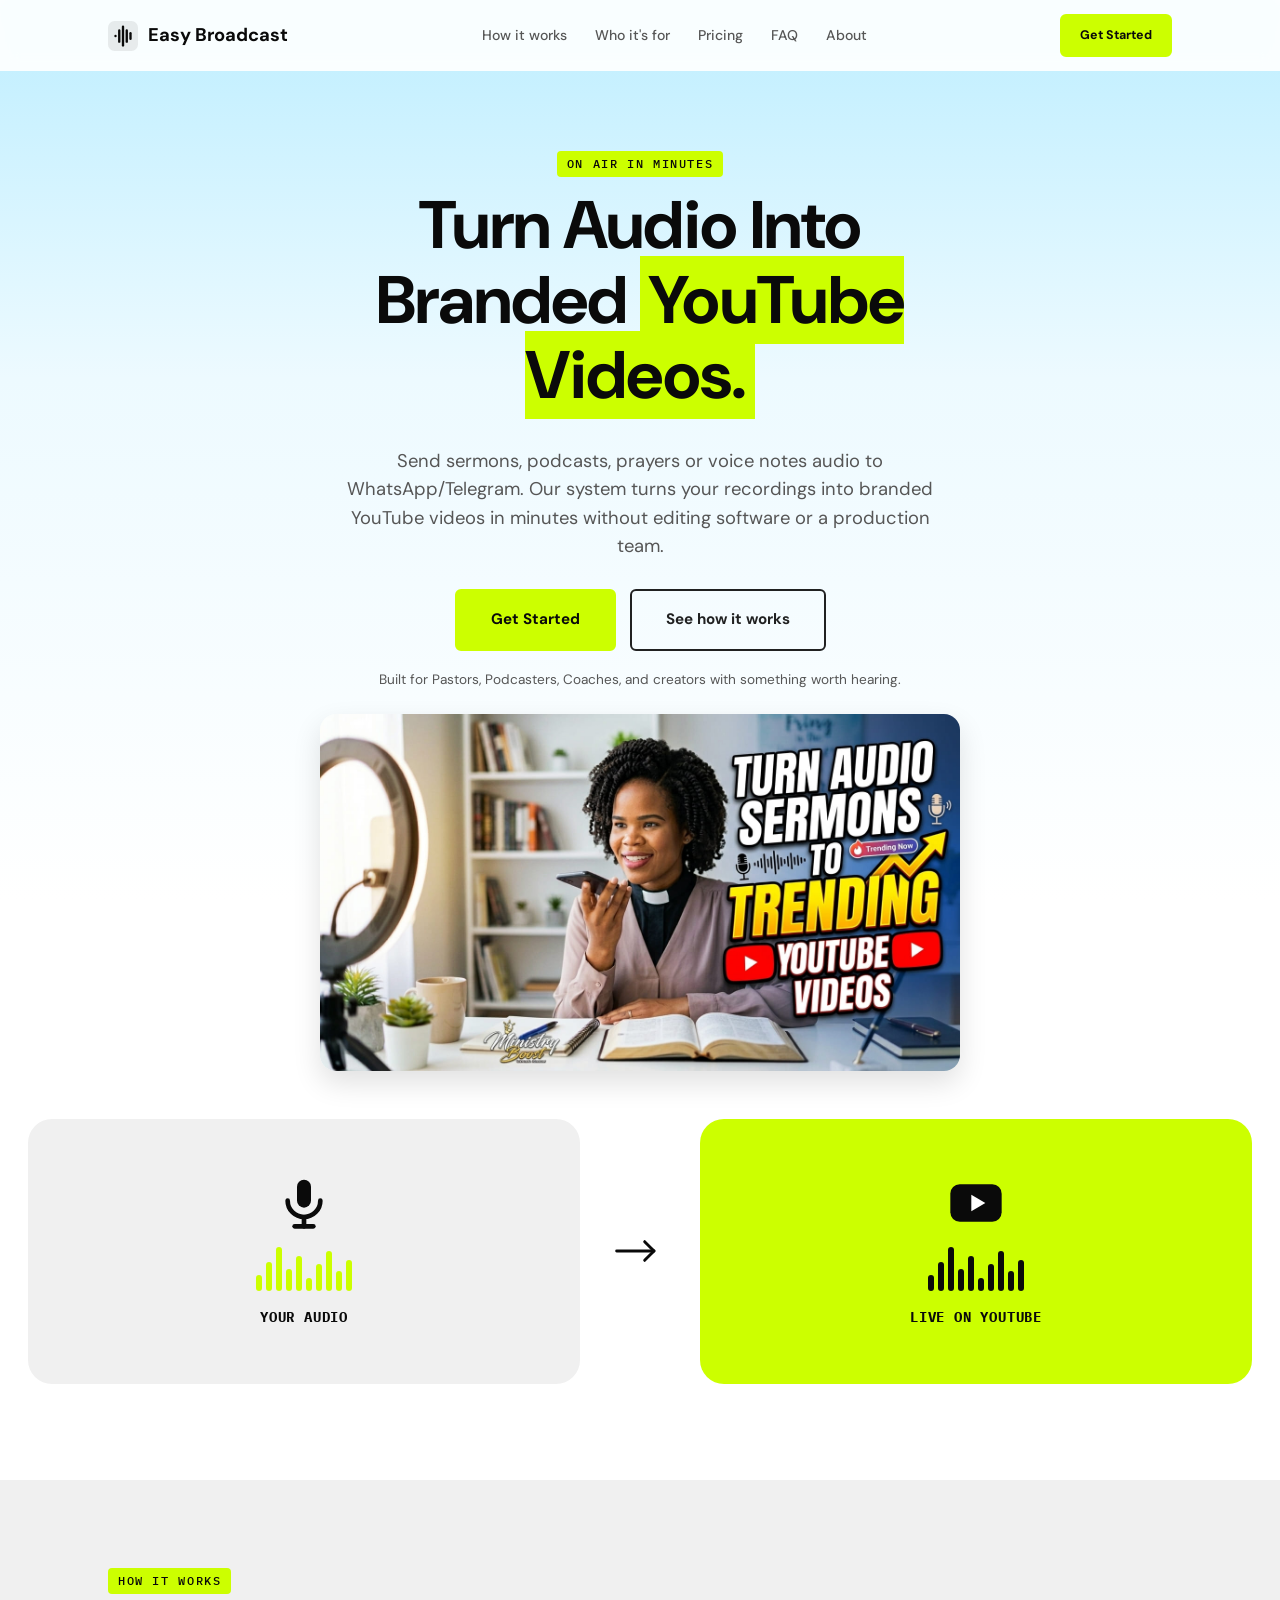
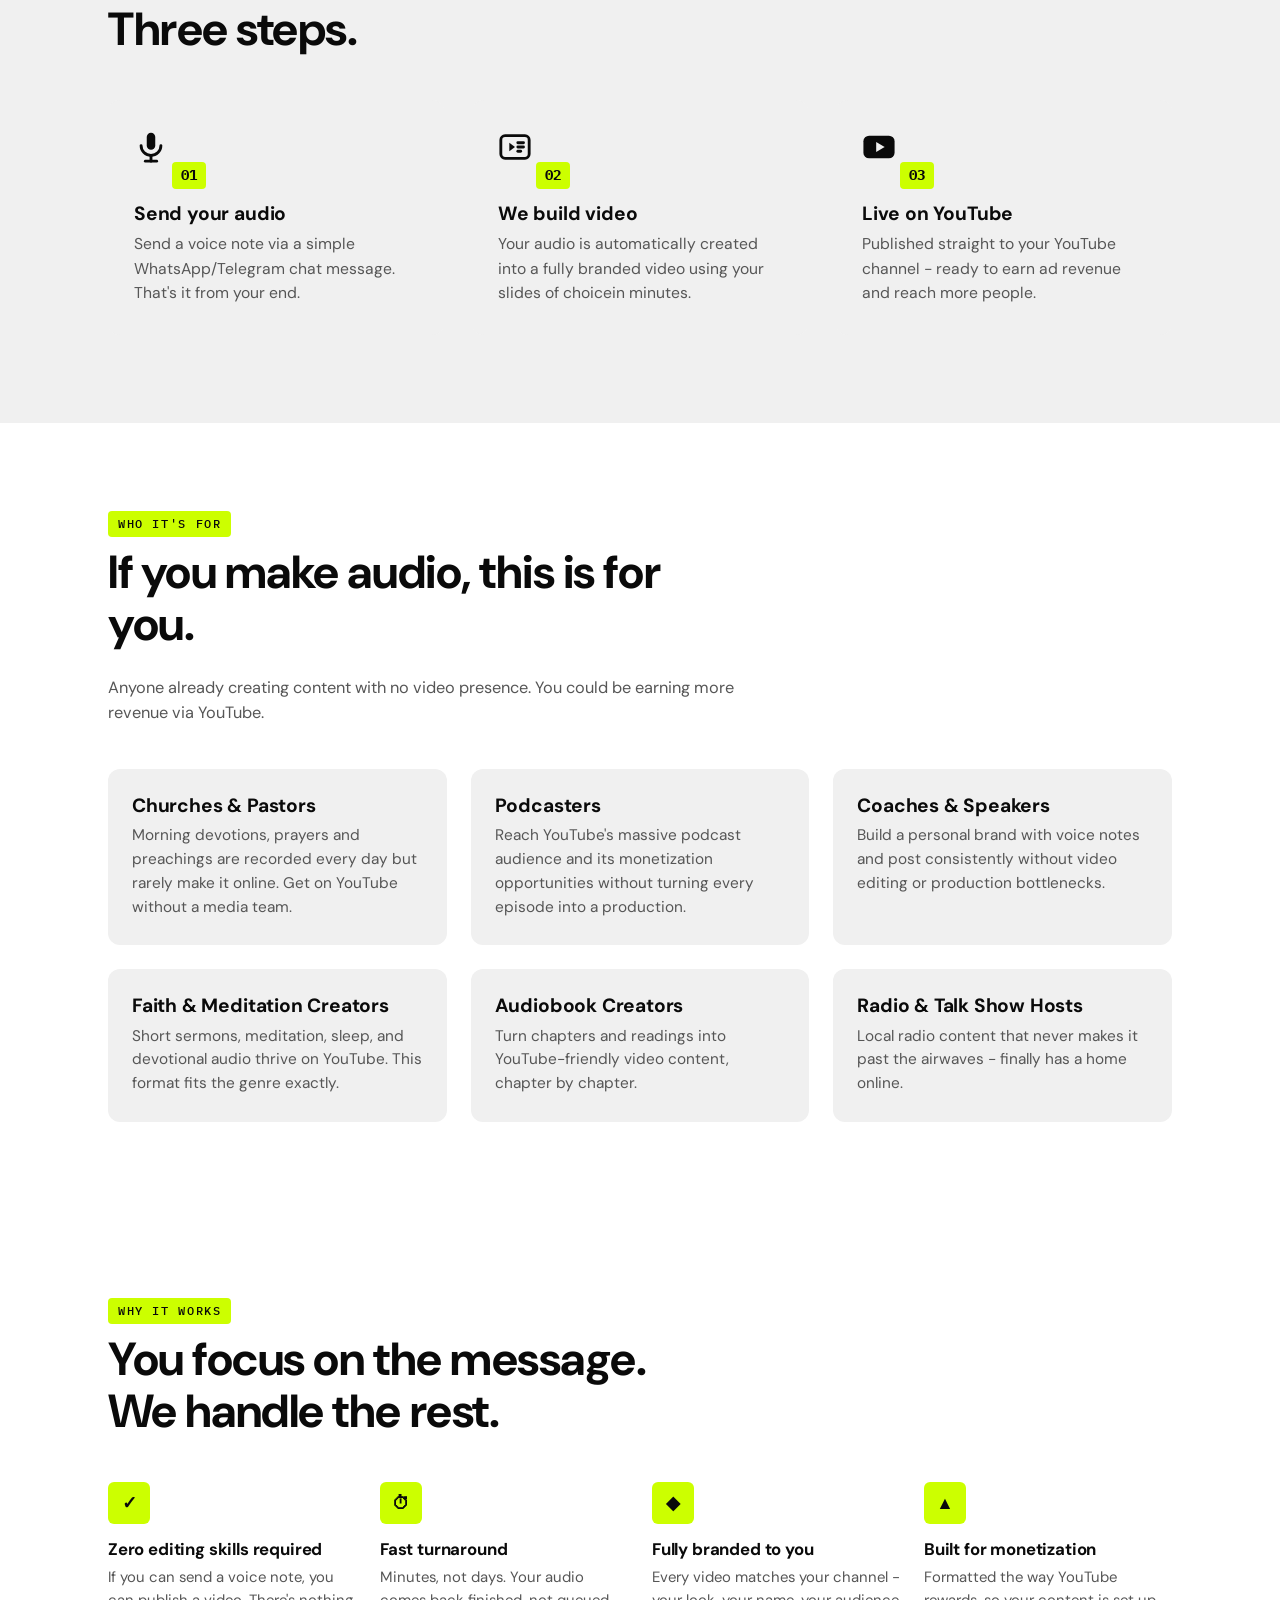
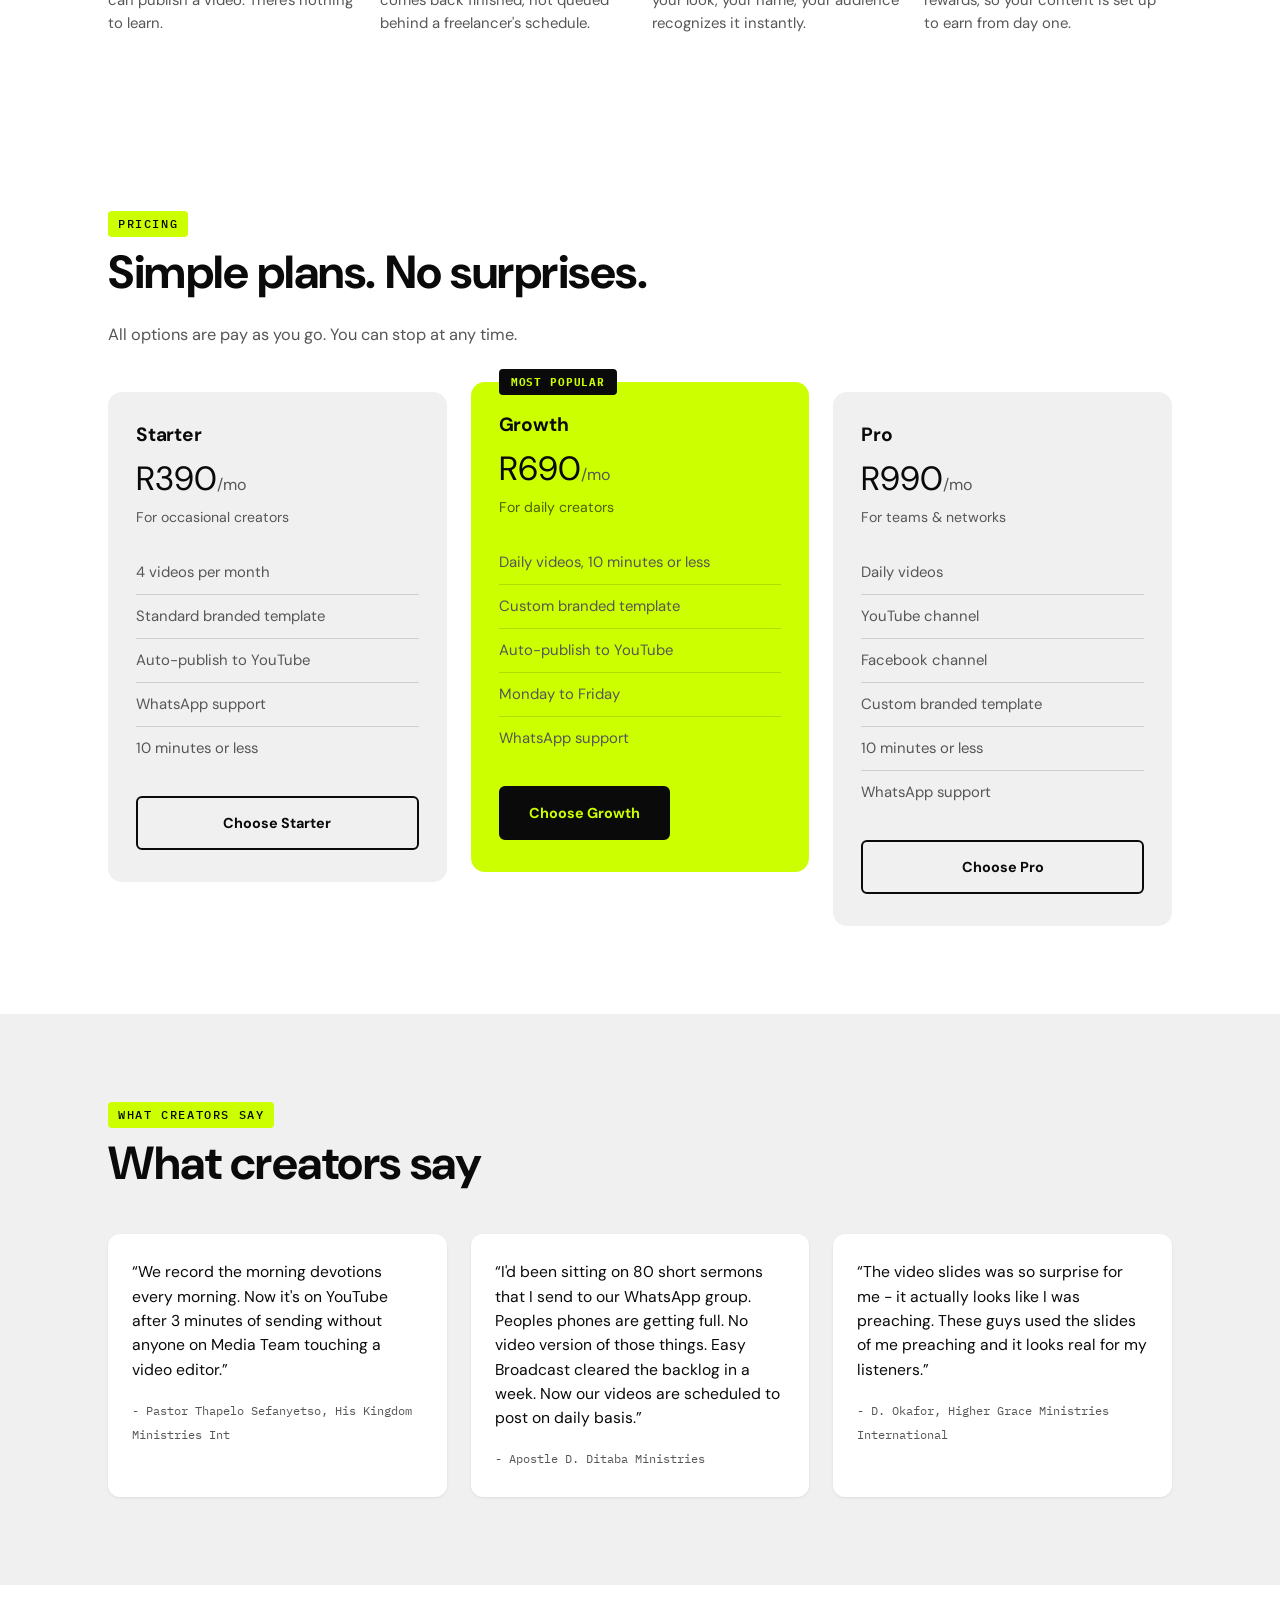
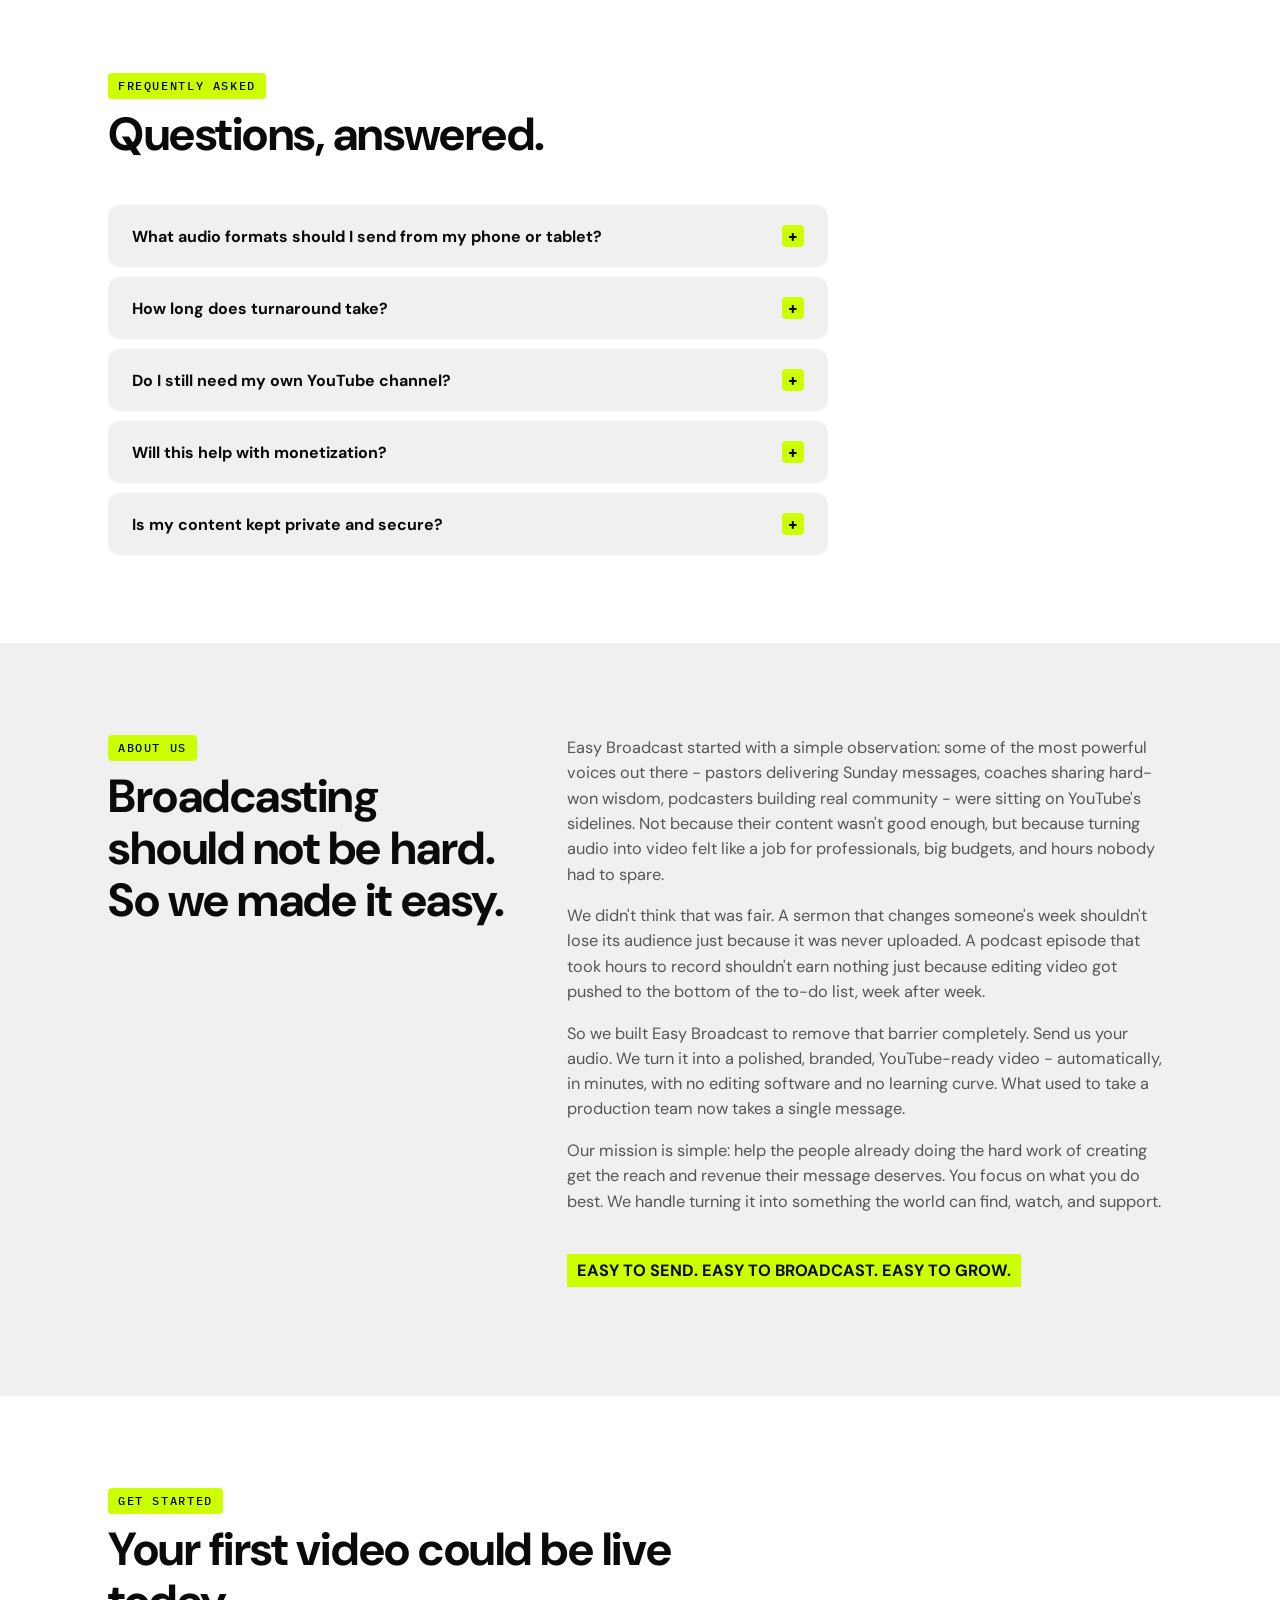
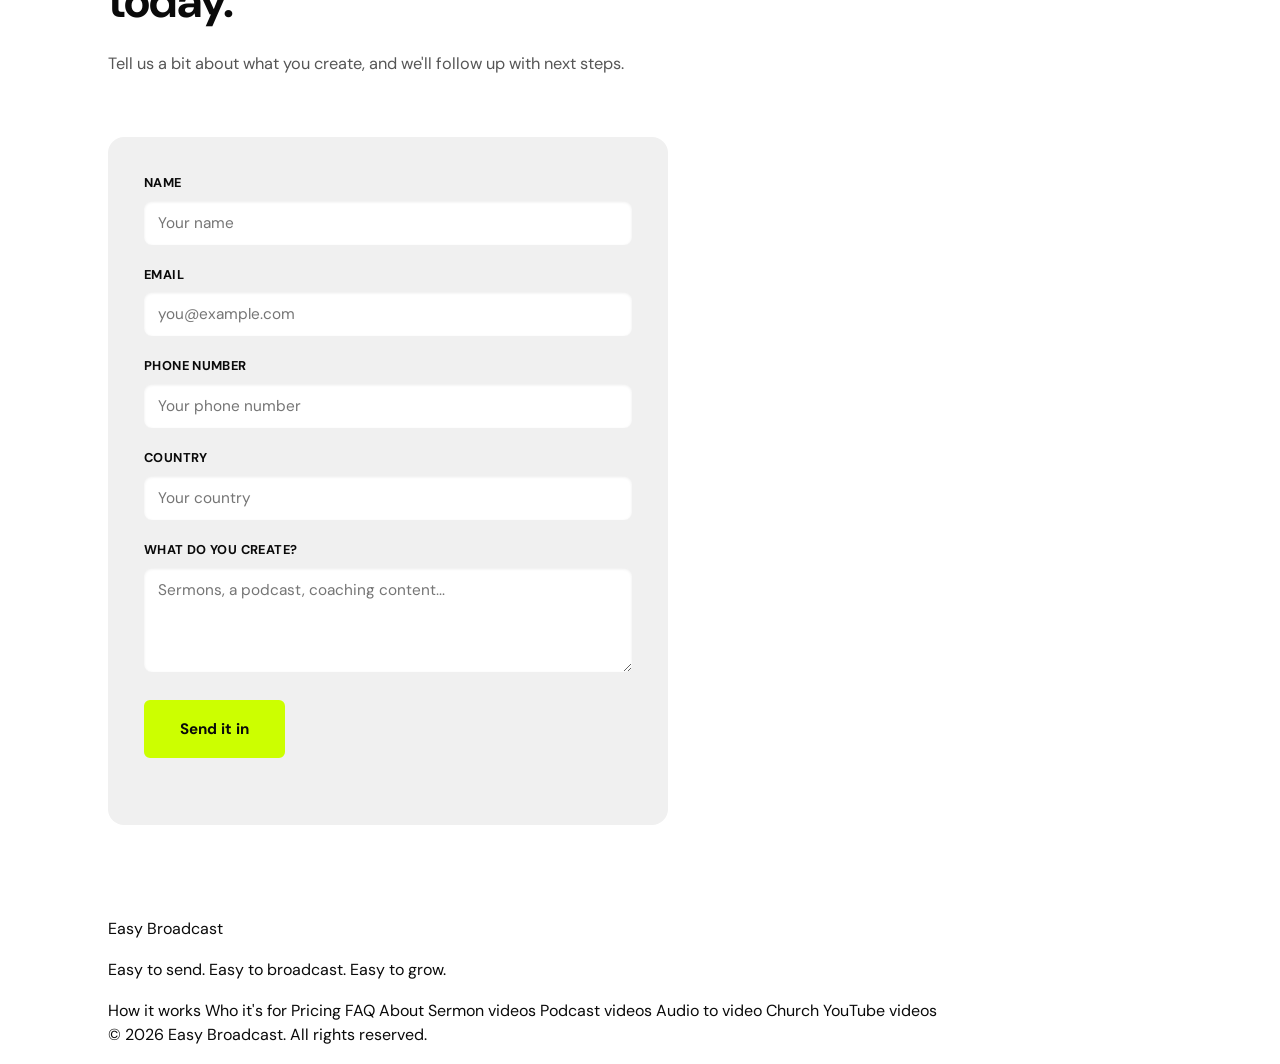
==== commit 90cd3788: "Add files via upload" ====
--- a/index.html
+++ b/index.html
@@ -3,16 +3,18 @@
 <head>
 <meta charset="UTF-8">
 <meta name="viewport" content="width=device-width, initial-scale=1.0">
-<title>Audio to YouTube Video Converter | Easy Broadcast</title>
-<meta name="description" content="Turn sermons, podcasts, voice notes, and other audio into branded YouTube videos automatically. Publish without editing with Easy Broadcast.">
+<title>Turn Audio Into Branded YouTube Videos | Easy Broadcast</title>
+<meta name="description" content="Turn sermons, podcasts, prayers, and voice notes into branded YouTube videos with Easy Broadcast. No editing software needed. Publish faster and reach more people.">
 <link rel="canonical" href="https://easybroadcast.co.za/">
+<meta name="theme-color" content="#0a0a0a">
 
 <!-- Open Graph -->
-<meta property="og:title" content="Audio to YouTube Video Converter | Easy Broadcast">
-<meta property="og:description" content="Turn sermons, podcasts, voice notes, and other audio into branded YouTube videos automatically. Publish without editing.">
+<meta property="og:title" content="Turn Audio Into Branded YouTube Videos | Easy Broadcast">
+<meta property="og:description" content="Turn audio recordings into branded YouTube videos automatically. No editing software. No production bottleneck. Just publish and grow.">
 <meta property="og:type" content="website">
 <meta property="og:url" content="https://easybroadcast.co.za/">
 <meta property="og:image" content="https://easybroadcast.co.za/hero-promo.jpg.jpeg">
+<meta property="og:image:alt" content="A minister speaking into a phone to turn sermon audio into a trending YouTube video.">
 
 <script type="application/ld+json">
 {
@@ -32,6 +34,14 @@
       "provider": { "@id": "https://easybroadcast.co.za/#organization" },
       "areaServed": "Worldwide",
       "description": "Turn sermons, podcasts, voice notes, and other audio into branded YouTube videos automatically."
+    },
+    {
+      "@type": "WebPage",
+      "@id": "https://easybroadcast.co.za/#webpage",
+      "url": "https://easybroadcast.co.za/",
+      "name": "Turn Audio Into Branded YouTube Videos | Easy Broadcast",
+      "isPartOf": { "@id": "https://easybroadcast.co.za/#website" },
+      "image": "https://easybroadcast.co.za/hero-promo.jpg.jpeg"
     },
     {
       "@type": "WebSite",
@@ -117,14 +127,14 @@
       <div class="hero__copy reveal">
         <p class="eyebrow">On air in minutes</p>
         <h1 class="hero__headline">Turn Audio Into<br>Branded <span class="ink-amber">YouTube Videos.</span></h1>
-        <p class="hero__sub">Send phone recordings to WhatsApp or Telegram as audio. Our system creates a fully branded YouTube video for your channel and uploads it automatically. No editing. No waiting.</p>
+        <p class="hero__sub">Send sermons, podcasts, prayers or voice notes audio to WhatsApp/Telegram. Our system turns your recordings into branded YouTube videos in minutes without editing software or a production team.</p>
         <div class="hero__ctas">
           <a href="#start" class="btn btn--amber btn--lg">Get Started</a>
           <a href="#how" class="btn btn--ghost btn--lg">See how it works</a>
         </div>
         <p class="hero__note">Built for Pastors, Podcasters, Coaches, and creators with something worth hearing.</p>
         <a class="hero__promo-link" href="#pricing" aria-label="View pricing">
-          <img class="hero__promo-image" src="hero-promo.jpg.jpeg" alt="Turn audio sermons into trending YouTube videos">
+          <img class="hero__promo-image" src="hero-promo.jpg.jpeg" alt="A minister speaking into a phone to turn sermon audio into a trending YouTube video">
         </a>
       </div>
 
@@ -176,7 +186,7 @@
           </svg>
           <span class="step__num">01</span>
           <h3>Send your audio</h3>
-          <p>Send a voice note or sermon via a simple WhatsApp or Telegram chat message. That's it from your end.</p>
+          <p>Send a voice note via a simple WhatsApp/Telegram chat message. That's it from your end.</p>
         </li>
         <li class="step reveal">
           <svg class="step__icon" viewBox="0 0 24 24" fill="none" xmlns="http://www.w3.org/2000/svg">
@@ -188,7 +198,7 @@
           </svg>
           <span class="step__num">02</span>
           <h3>We build video</h3>
-          <p>Your audio is automatically formatted into a fully branded video using your slides in minutes.</p>
+          <p>Your audio is automatically created into a fully branded video using your slides of choicein minutes.</p>
         </li>
         <li class="step reveal">
           <svg class="step__icon" viewBox="0 0 24 24" fill="none" xmlns="http://www.w3.org/2000/svg">
@@ -286,7 +296,7 @@
       <div class="pricing__grid">
         <div class="plan reveal">
           <h3>Starter</h3>
-          <p class="plan__price">R290<span>/mo</span></p>
+          <p class="plan__price">R390<span>/mo</span></p>
           <p class="plan__for">For occasional creators</p>
           <ul>
             <li>4 videos per month</li>
@@ -301,7 +311,7 @@
         <div class="plan plan--featured reveal">
           <p class="plan__badge">Most popular</p>
           <h3>Growth</h3>
-          <p class="plan__price">R590<span>/mo</span></p>
+          <p class="plan__price">R690<span>/mo</span></p>
           <p class="plan__for">For daily creators</p>
           <ul>
             <li>Daily videos, 10 minutes or less</li>
@@ -442,8 +452,6 @@
 
       <form class="form reveal" id="signup-form" action="#" method="post">
         <input type="hidden" name="_subject" id="form-subject" value="Easy Broadcast Form">
-        <input type="hidden" name="_captcha" value="false">
-        <input type="hidden" name="_template" value="table">
         <div class="form__row">
           <label for="name">Name</label>
           <input type="text" id="name" name="name" placeholder="Your name" autocomplete="name" required>
--- a/style.css
+++ b/style.css
@@ -641,6 +641,236 @@
 }
 .cf-turnstile { margin: 0 0 20px; }
 
+/* ---------- Lead chat popup ---------- */
+.lead-chat-open { overflow: hidden; }
+
+.lead-chat-popup {
+  position: fixed;
+  inset: 0;
+  display: flex;
+  align-items: flex-end;
+  justify-content: flex-end;
+  padding: 24px;
+  flex-wrap: wrap;
+.lead-chat-turnstile {
+  width: 100%;
+  display: flex;
+  justify-content: center;
+  margin-top: 4px;
+}
+.lead-chat-turnstile .cf-turnstile {
+  transform: scale(0.92);
+  transform-origin: center center;
+  margin: 0;
+  background: rgba(10, 10, 10, 0.38);
+  z-index: 120;
+  opacity: 0;
+  pointer-events: none;
+  transition: opacity 0.25s ease;
+}
+.lead-chat-popup.is-visible {
+  opacity: 1;
+  pointer-events: auto;
+}
+.lead-chat-modal {
+  position: relative;
+  width: min(100%, 420px);
+  background: #fff;
+  border-radius: 20px 20px 18px 18px;
+  box-shadow: 0 24px 80px rgba(10, 10, 10, 0.2);
+  border: 1px solid rgba(10, 10, 10, 0.05);
+  overflow: hidden;
+}
+.lead-chat-header {
+  position: relative;
+  display: flex;
+  align-items: center;
+  justify-content: center;
+  padding: 18px 38px 14px 20px;
+  background: var(--ink);
+  color: var(--paper);
+  font-size: 0.8rem;
+  letter-spacing: 0.06em;
+  text-transform: uppercase;
+}
+.lead-chat-header strong {
+  font-size: 0.9rem;
+  letter-spacing: 0.08em;
+}
+.lead-chat-header-label {
+  position: absolute;
+  inset: 0;
+  display: flex;
+  align-items: center;
+  justify-content: center;
+  color: rgba(255,255,255,0.12);
+  z-index: 0;
+}
+.lead-chat-admin-avatar {
+  position: absolute;
+  left: 14px;
+  top: 50%;
+  width: 30px;
+  height: 30px;
+  border-radius: 50%;
+  background: var(--amber);
+  transform: translateY(-50%);
+  z-index: 1;
+}
+.lead-chat-admin-avatar::before {
+  content: '';
+  position: absolute;
+  top: 6px;
+  left: 10px;
+  width: 10px;
+  height: 10px;
+  border-radius: 50%;
+  background: var(--ink);
+}
+.lead-chat-admin-avatar::after {
+  content: '';
+  position: absolute;
+  left: 6px;
+  bottom: 5px;
+  width: 18px;
+  height: 9px;
+  border-radius: 10px 10px 6px 6px;
+  background: var(--ink);
+}
+.lead-chat-close {
+  position: absolute;
+  top: 10px;
+  right: 10px;
+  width: 30px;
+  height: 30px;
+  border: 0;
+  border-radius: 50%;
+  background: rgba(255,255,255,0.16);
+  cursor: pointer;
+  font-size: 1.35rem;
+  line-height: 1;
+  color: var(--paper);
+  z-index: 2;
+}
+.lead-chat-body {
+  display: flex;
+  flex-direction: column;
+  gap: 12px;
+  min-height: 150px;
+  max-height: 260px;
+  overflow: auto;
+  padding: 18px 16px 12px;
+  background: #f8f9fb;
+}
+.lead-chat-bubble {
+  max-width: 84%;
+  padding: 10px 14px;
+  border-radius: 16px;
+  font-size: 0.94rem;
+  line-height: 1.45;
+}
+.lead-chat-message {
+  display: block;
+}
+.lead-chat-time {
+  display: block;
+  margin-top: 5px;
+  font-size: 0.68rem;
+  line-height: 1;
+  opacity: 0.58;
+  text-align: right;
+}
+.lead-chat-bubble--bot {
+  align-self: flex-start;
+  background: #eef3ff;
+  color: var(--dark-text);
+  border-bottom-left-radius: 6px;
+}
+.lead-chat-bubble--user {
+  align-self: flex-end;
+  background: var(--amber);
+  color: var(--ink);
+  border-bottom-right-radius: 6px;
+}
+.lead-chat-typing {
+  display: inline-flex;
+  align-items: center;
+  gap: 6px;
+  padding: 10px 12px;
+  min-width: 70px;
+}
+.lead-chat-typing-label {
+  margin-right: 2px;
+  font-size: 0.78rem;
+  color: rgba(17, 17, 17, 0.62);
+}
+.lead-chat-typing .lead-chat-time {
+  display: none;
+}
+.lead-chat-typing-dot {
+  width: 7px;
+  height: 7px;
+  border-radius: 50%;
+  background: rgba(17, 17, 17, 0.56);
+  animation: lead-chat-bounce 1.1s infinite ease-in-out;
+}
+.lead-chat-typing-dot:nth-child(3) { animation-delay: 0.15s; }
+.lead-chat-typing-dot:nth-child(4) { animation-delay: 0.3s; }
+
+@keyframes lead-chat-bounce {
+  0%, 80%, 100% { transform: translateY(0); opacity: 0.35; }
+  40% { transform: translateY(-4px); opacity: 1; }
+}
+.lead-chat-form {
+  display: flex;
+  flex-wrap: wrap;
+  gap: 10px;
+  align-items: flex-end;
+  padding: 14px 16px 18px;
+  background: #fff;
+}
+.lead-chat-turnstile {
+  width: 100%;
+  display: flex;
+  justify-content: center;
+  margin-top: 4px;
+}
+.lead-chat-turnstile .cf-turnstile {
+  transform: scale(0.92);
+  transform-origin: center center;
+  margin: 0;
+}
+.lead-chat-input-wrap {
+  position: relative;
+  flex: 1;
+}
+.lead-chat-input {
+  width: 100%;
+  padding: 12px 14px;
+  border: 1px solid rgba(10,10,10,0.12);
+  border-radius: 12px;
+  font-size: 0.96rem;
+  color: var(--dark-text);
+  background: #fff;
+}
+.lead-chat-textarea {
+  display: none;
+  resize: vertical;
+  min-height: 90px;
+}
+.lead-chat-input:focus {
+  outline: 2px solid rgba(204, 255, 0, 0.8);
+  border-color: rgba(204, 255, 0, 0.8);
+}
+.lead-chat-start {
+  width: 100%;
+  justify-content: center;
+}
+.lead-chat-form .btn {
+  padding: 12px 16px;
+  min-width: 90px;
+}
+
 /* ---------- Footer ---------- */
 .footer { background: var(--paper-dim); color: var(--dark-text-dim); padding: 52px 0 24px; }
 .footer__inner {
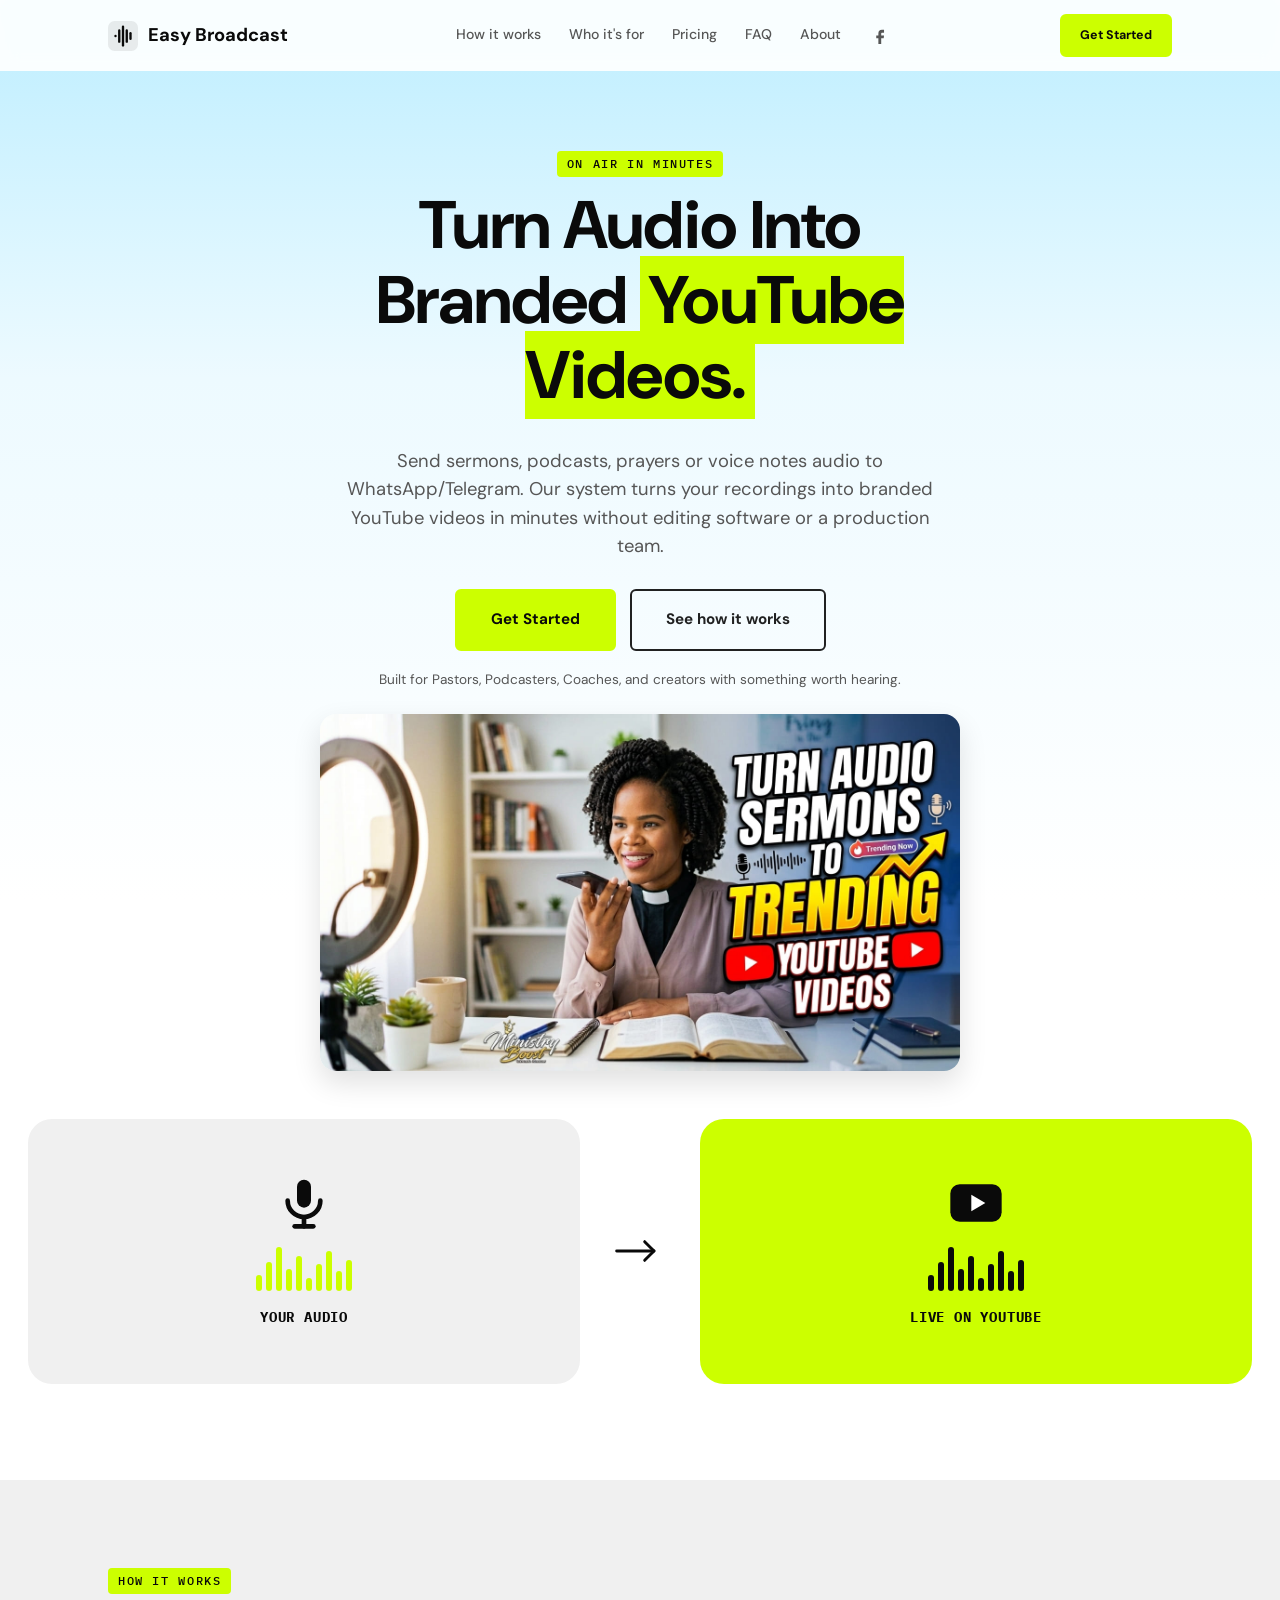
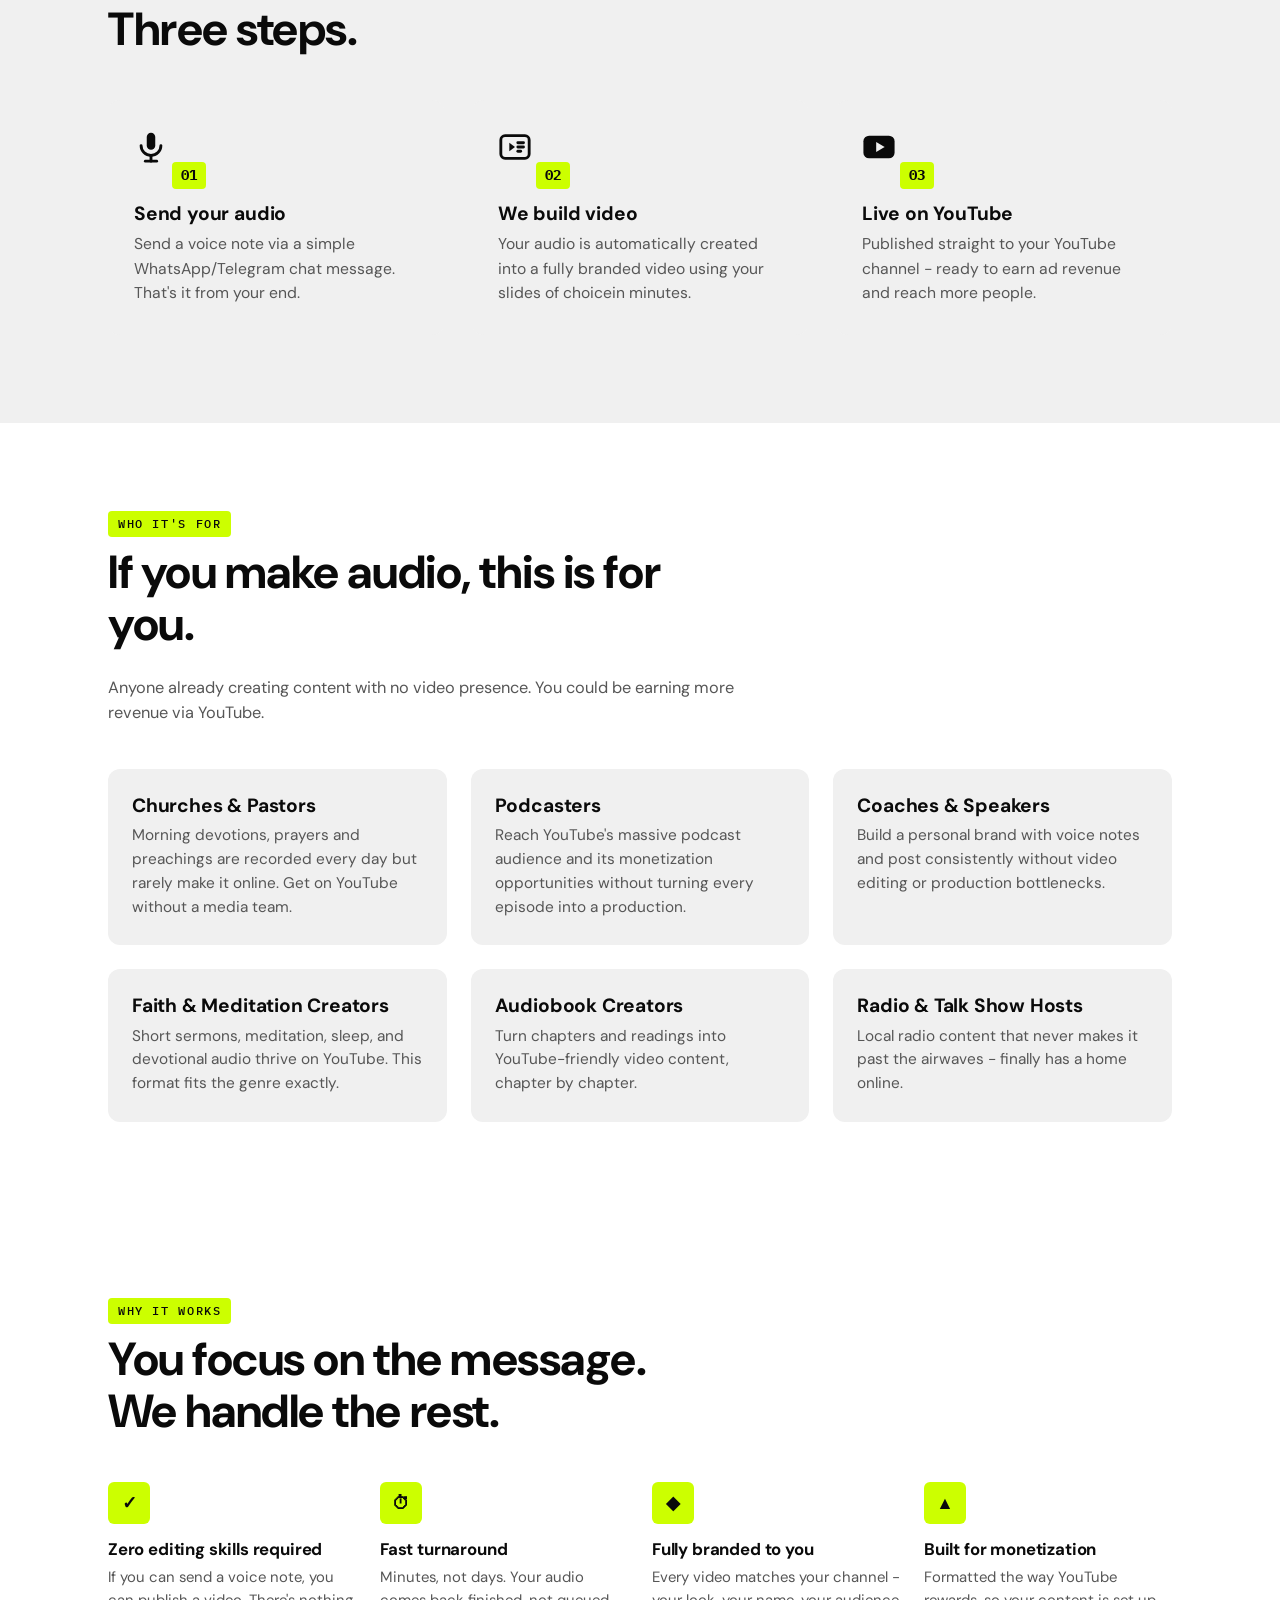
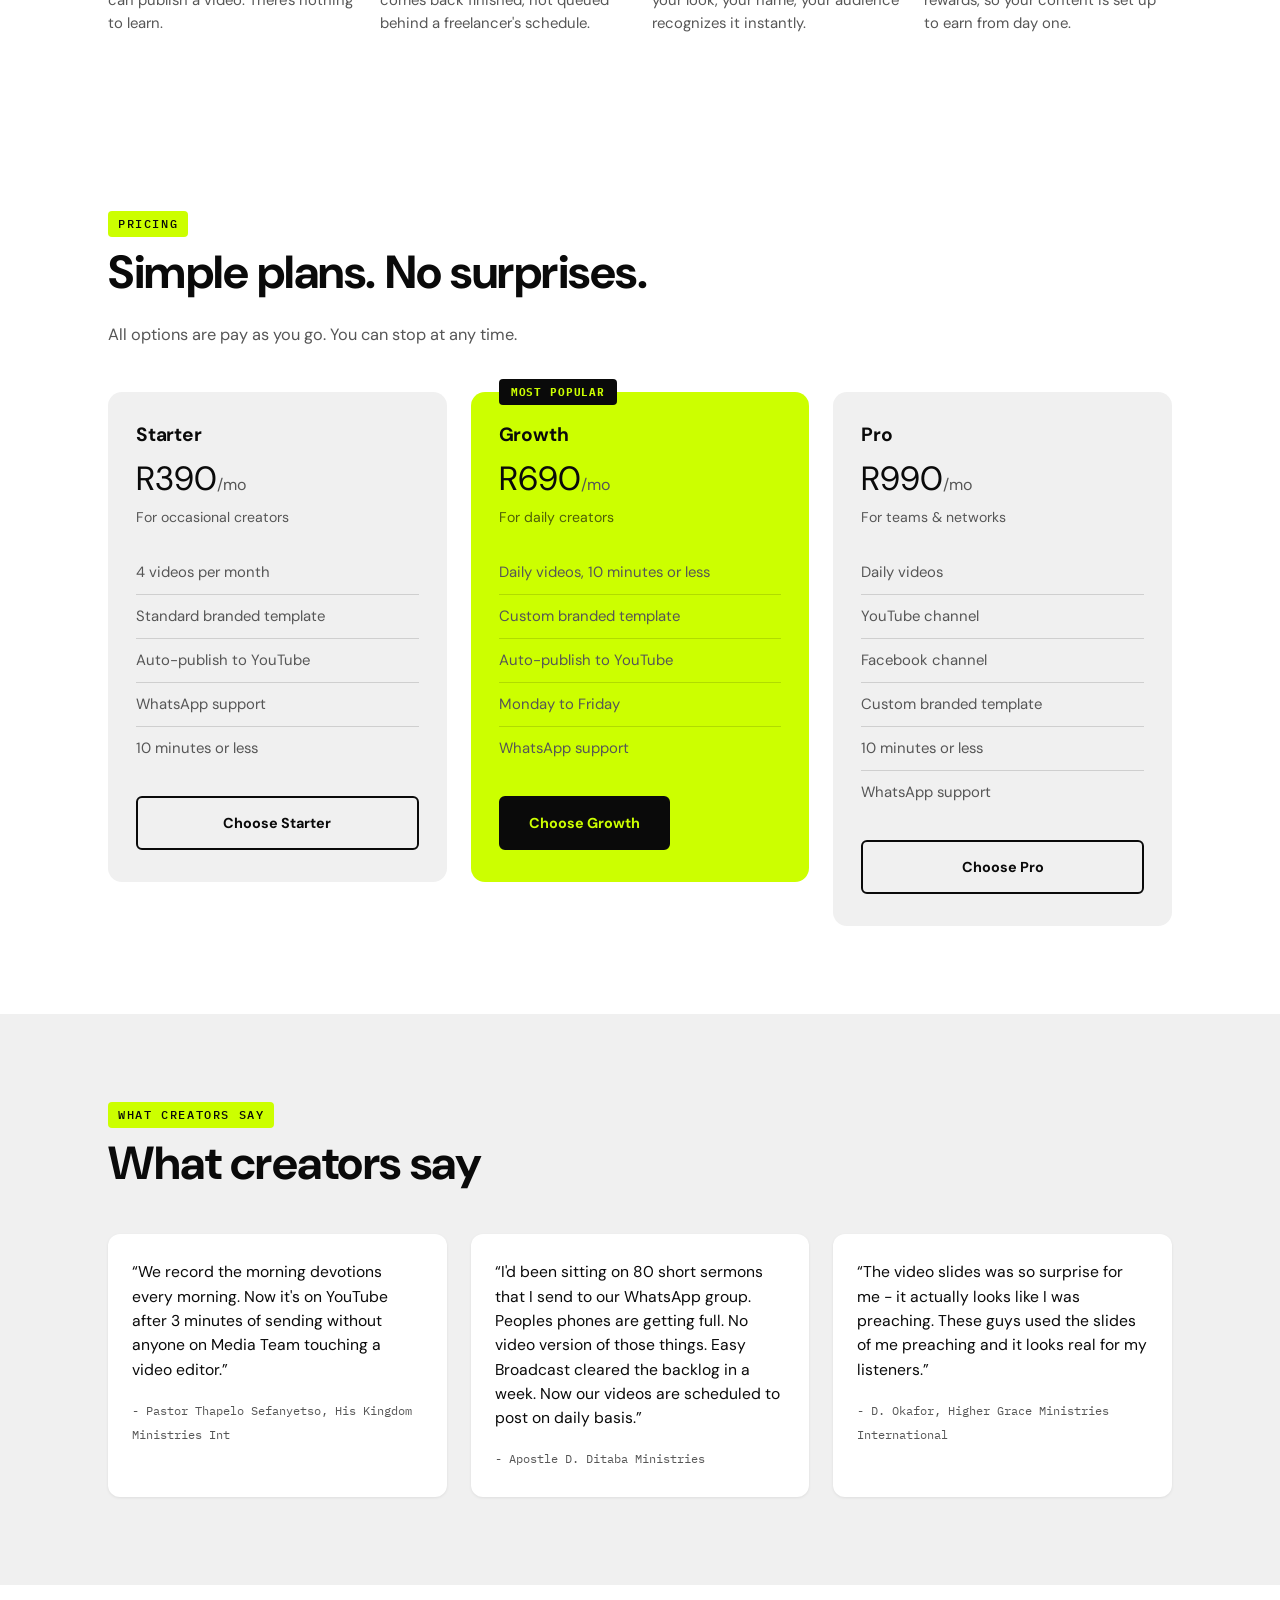
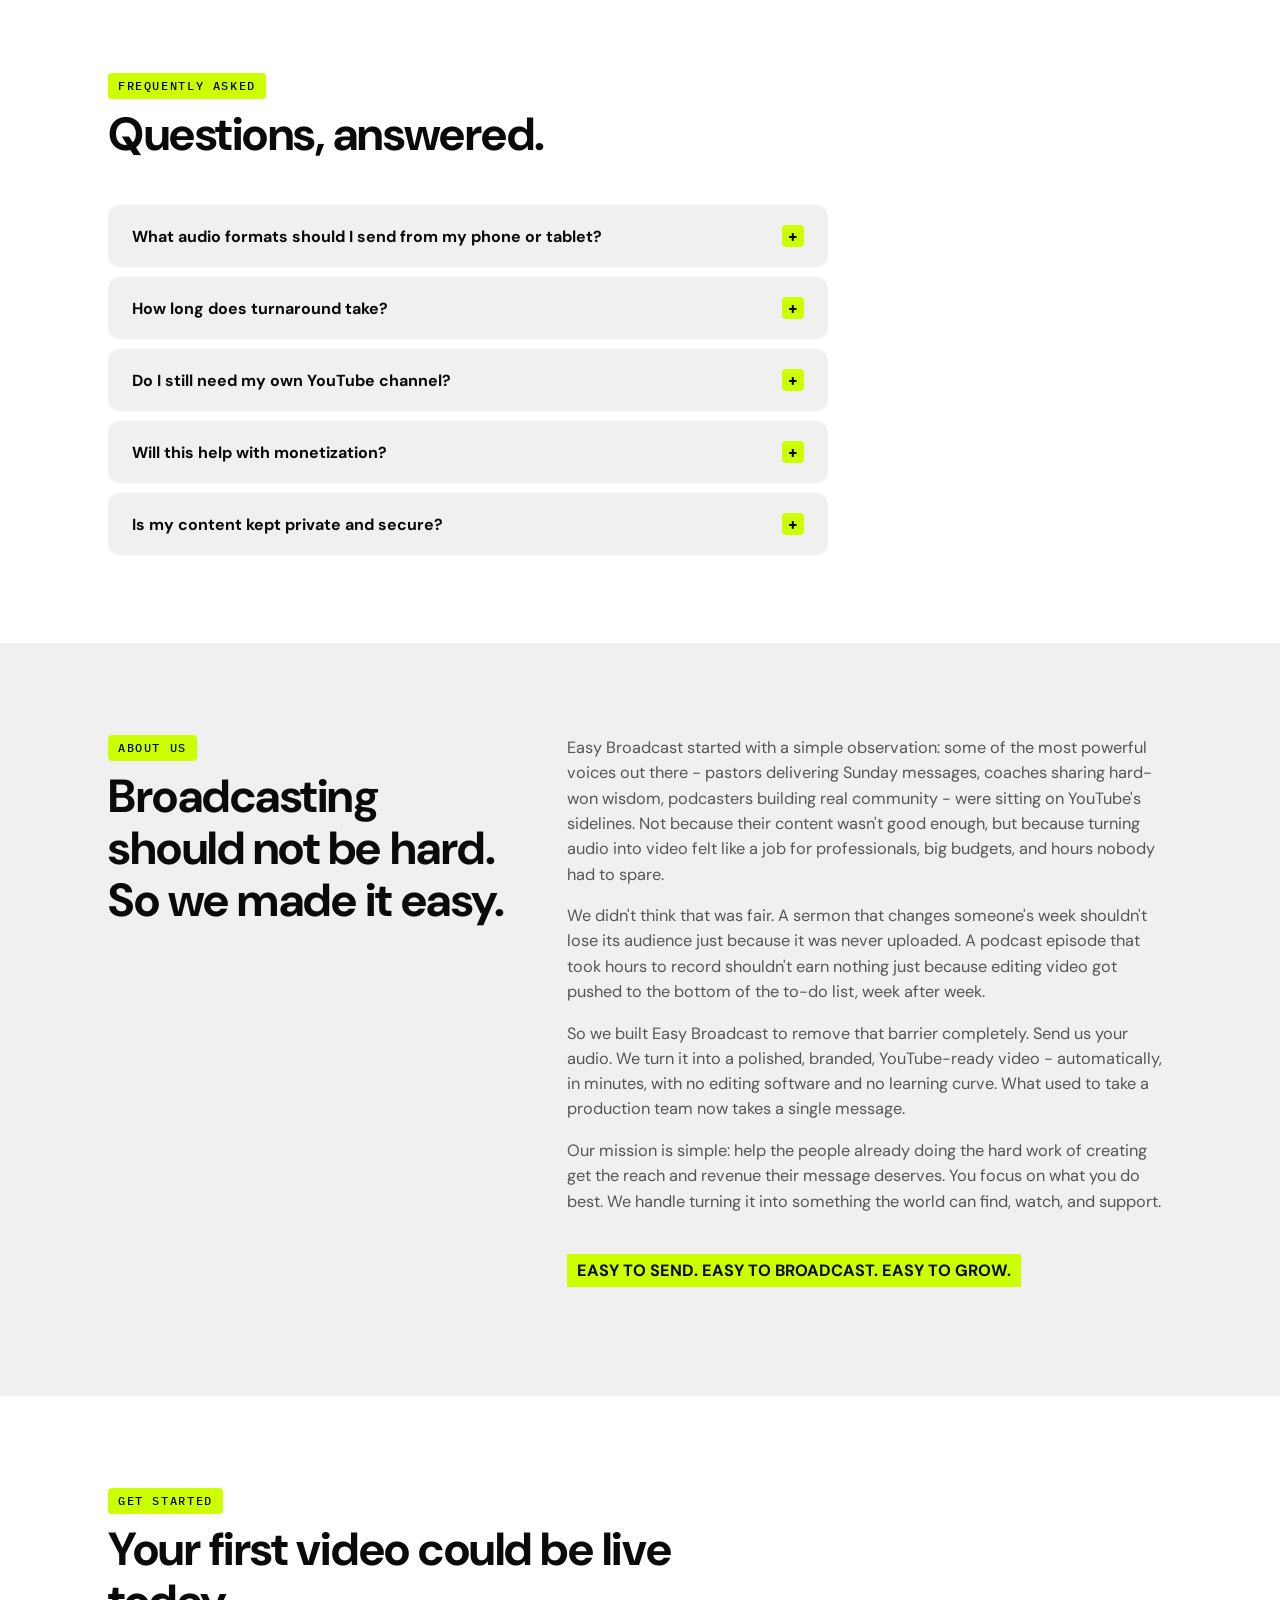
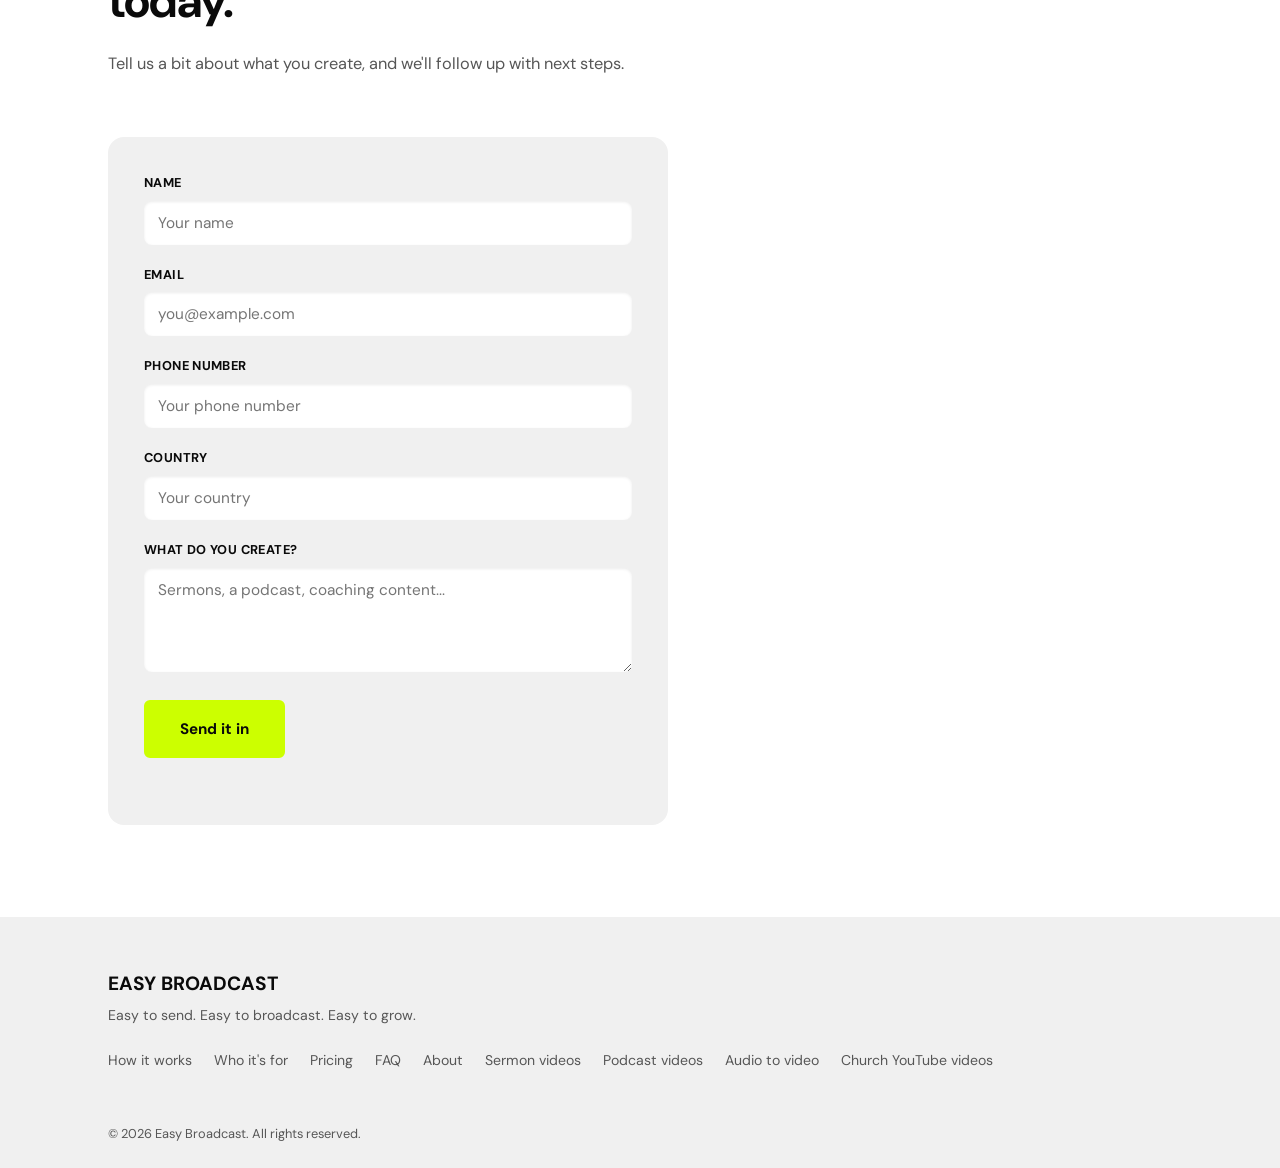
==== commit ab6a4249: "Add files via upload" ====
--- a/index.html
+++ b/index.html
@@ -114,6 +114,11 @@
       <a href="#pricing">Pricing</a>
       <a href="#faq">FAQ</a>
       <a href="#about">About</a>
+      <a class="nav__social" href="https://www.facebook.com/easybroadcast" target="_blank" rel="noopener noreferrer" aria-label="Easy Broadcast on Facebook" title="Easy Broadcast on Facebook">
+        <svg viewBox="0 0 24 24" aria-hidden="true" focusable="false">
+          <path d="M14 8h3V4h-3c-3.3 0-5 1.9-5 5v3H6v4h3v8h4v-8h3.5l.5-4H13V9c0-.7.3-1 1-1Z" fill="currentColor"/>
+        </svg>
+      </a>
     </nav>
     <a href="#start" class="btn btn--sm btn--amber">Get Started</a>
   </div>
--- a/style.css
+++ b/style.css
@@ -159,6 +159,18 @@
 .nav__links { display: flex; gap: 28px; }
 .nav__links a { font-size: 0.88rem; font-weight: 500; color: var(--dark-text-dim); letter-spacing: 0; }
 .nav__links a:hover { color: var(--dark-text); }
+.nav__links .nav__social {
+  display: inline-flex;
+  align-items: center;
+  justify-content: center;
+  width: 24px;
+  height: 24px;
+}
+.nav__social svg {
+  width: 17px;
+  height: 17px;
+}
+.nav__social:hover { color: #1877f2; }
 .nav__toggle {
   display: none;
   width: 42px;
@@ -200,6 +212,13 @@
   }
   .nav__links.is-open { display: flex; }
   .nav__links a { padding: 12px 16px; }
+  .nav__links .nav__social {
+    display: flex;
+    width: auto;
+    height: auto;
+    justify-content: flex-start;
+  }
+  .nav__links .nav__social svg { width: 19px; height: 19px; }
 }
 
 /* ---------- Hero ---------- */
@@ -651,17 +670,6 @@
   align-items: flex-end;
   justify-content: flex-end;
   padding: 24px;
-  flex-wrap: wrap;
-.lead-chat-turnstile {
-  width: 100%;
-  display: flex;
-  justify-content: center;
-  margin-top: 4px;
-}
-.lead-chat-turnstile .cf-turnstile {
-  transform: scale(0.92);
-  transform-origin: center center;
-  margin: 0;
   background: rgba(10, 10, 10, 0.38);
   z-index: 120;
   opacity: 0;
@@ -671,6 +679,13 @@
 .lead-chat-popup.is-visible {
   opacity: 1;
   pointer-events: auto;
+}
+.lead-chat-popup.is-minimized {
+  background: transparent;
+  pointer-events: none;
+}
+.lead-chat-popup.is-minimized .lead-chat-modal {
+  display: none;
 }
 .lead-chat-modal {
   position: relative;
@@ -752,6 +767,69 @@
   color: var(--paper);
   z-index: 2;
 }
+.lead-chat-minimize {
+  position: absolute;
+  top: 10px;
+  right: 48px;
+  width: 30px;
+  height: 30px;
+  border: 0;
+  border-radius: 50%;
+  background: rgba(255,255,255,0.16);
+  cursor: pointer;
+  font-size: 1.25rem;
+  line-height: 1;
+  color: var(--paper);
+  z-index: 2;
+}
+.lead-chat-restore {
+  display: none;
+  position: fixed;
+  right: 24px;
+  bottom: 24px;
+  border: 0;
+  border-radius: 999px;
+  padding: 12px 18px;
+  background: var(--ink);
+  color: var(--paper);
+  cursor: pointer;
+  box-shadow: 0 12px 30px rgba(10,10,10,0.2);
+  pointer-events: auto;
+  z-index: 121;
+}
+.lead-chat-restore-avatar {
+  position: relative;
+  display: inline-block;
+  width: 18px;
+  height: 18px;
+  margin-right: 7px;
+  border-radius: 50%;
+  background: var(--amber);
+  vertical-align: middle;
+}
+.lead-chat-restore-avatar::before {
+  content: '';
+  position: absolute;
+  top: 3px;
+  left: 6px;
+  width: 6px;
+  height: 6px;
+  border-radius: 50%;
+  background: var(--ink);
+}
+.lead-chat-restore-avatar::after {
+  content: '';
+  position: absolute;
+  left: 4px;
+  bottom: 3px;
+  width: 10px;
+  height: 5px;
+  border-radius: 6px 6px 3px 3px;
+  background: var(--ink);
+}
+.lead-chat-popup.is-minimized .lead-chat-restore {
+  display: block;
+}
 .lead-chat-body {
   display: flex;
   flex-direction: column;
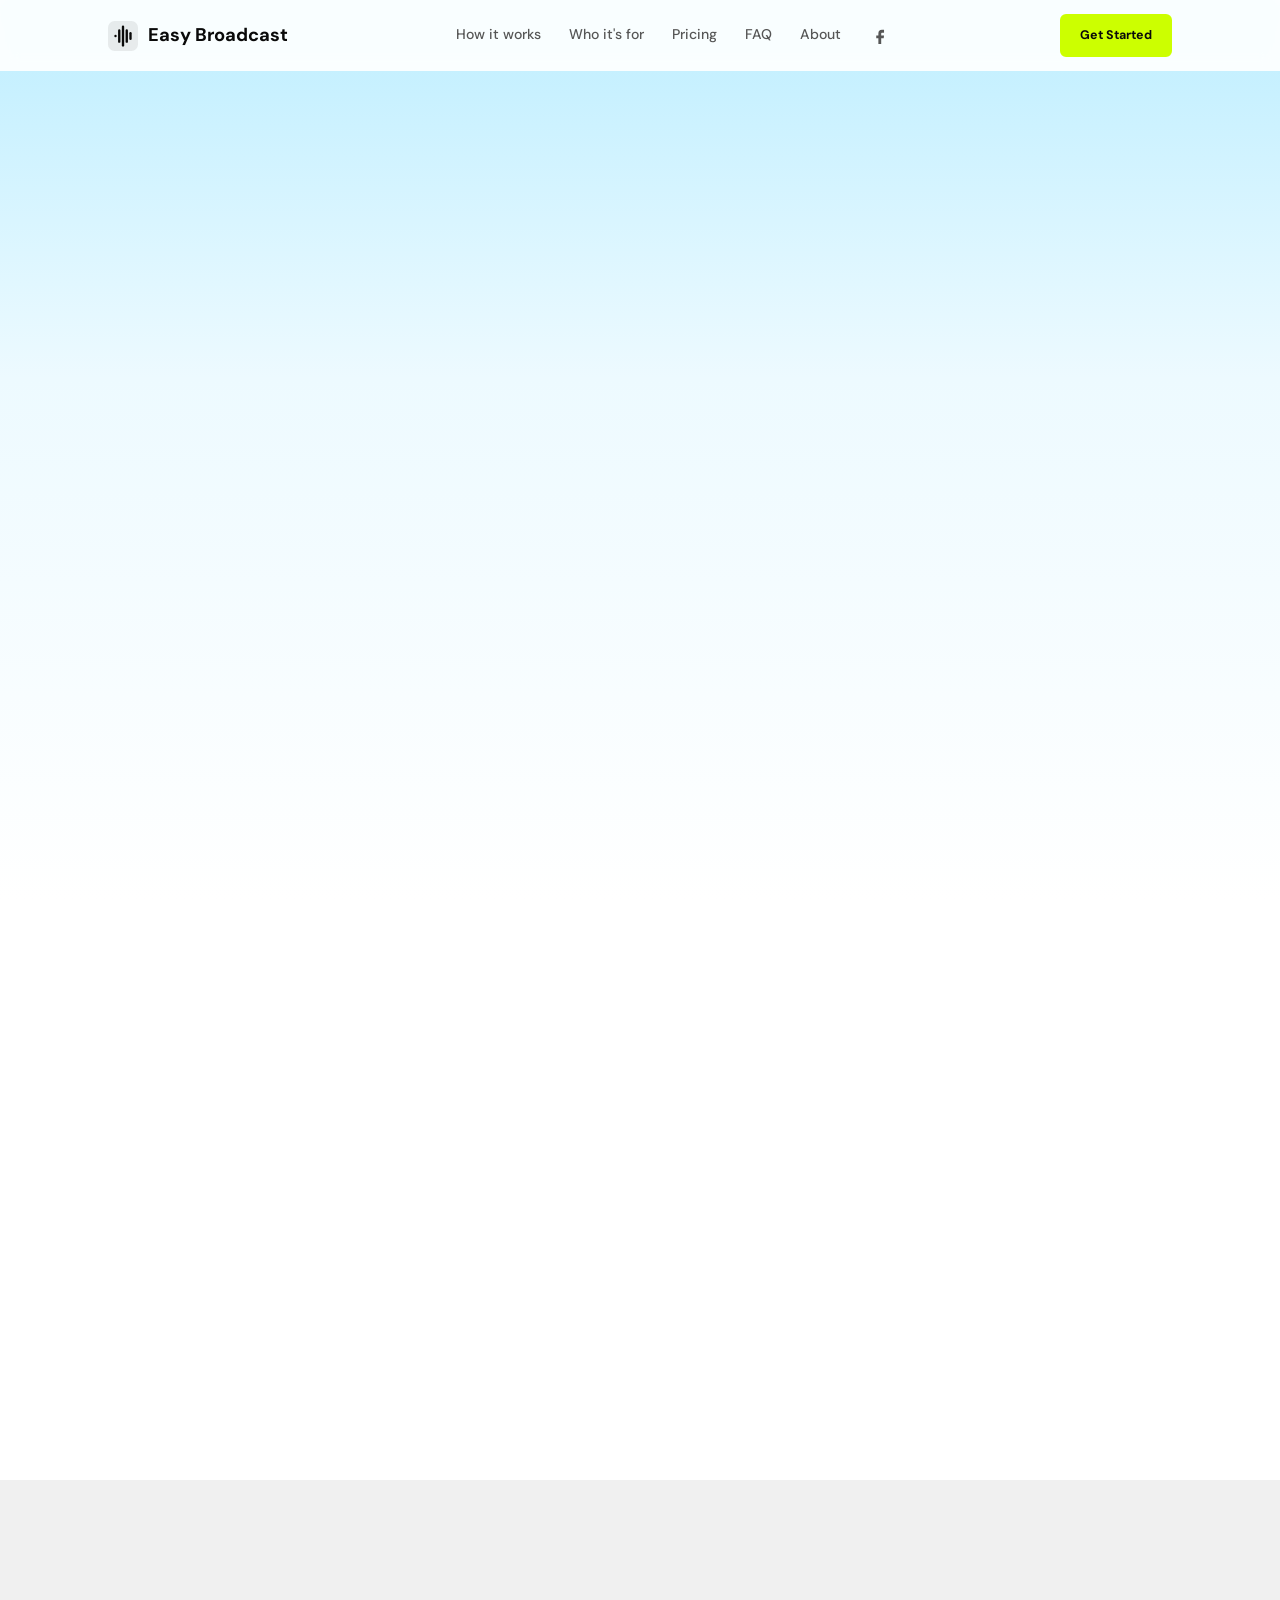
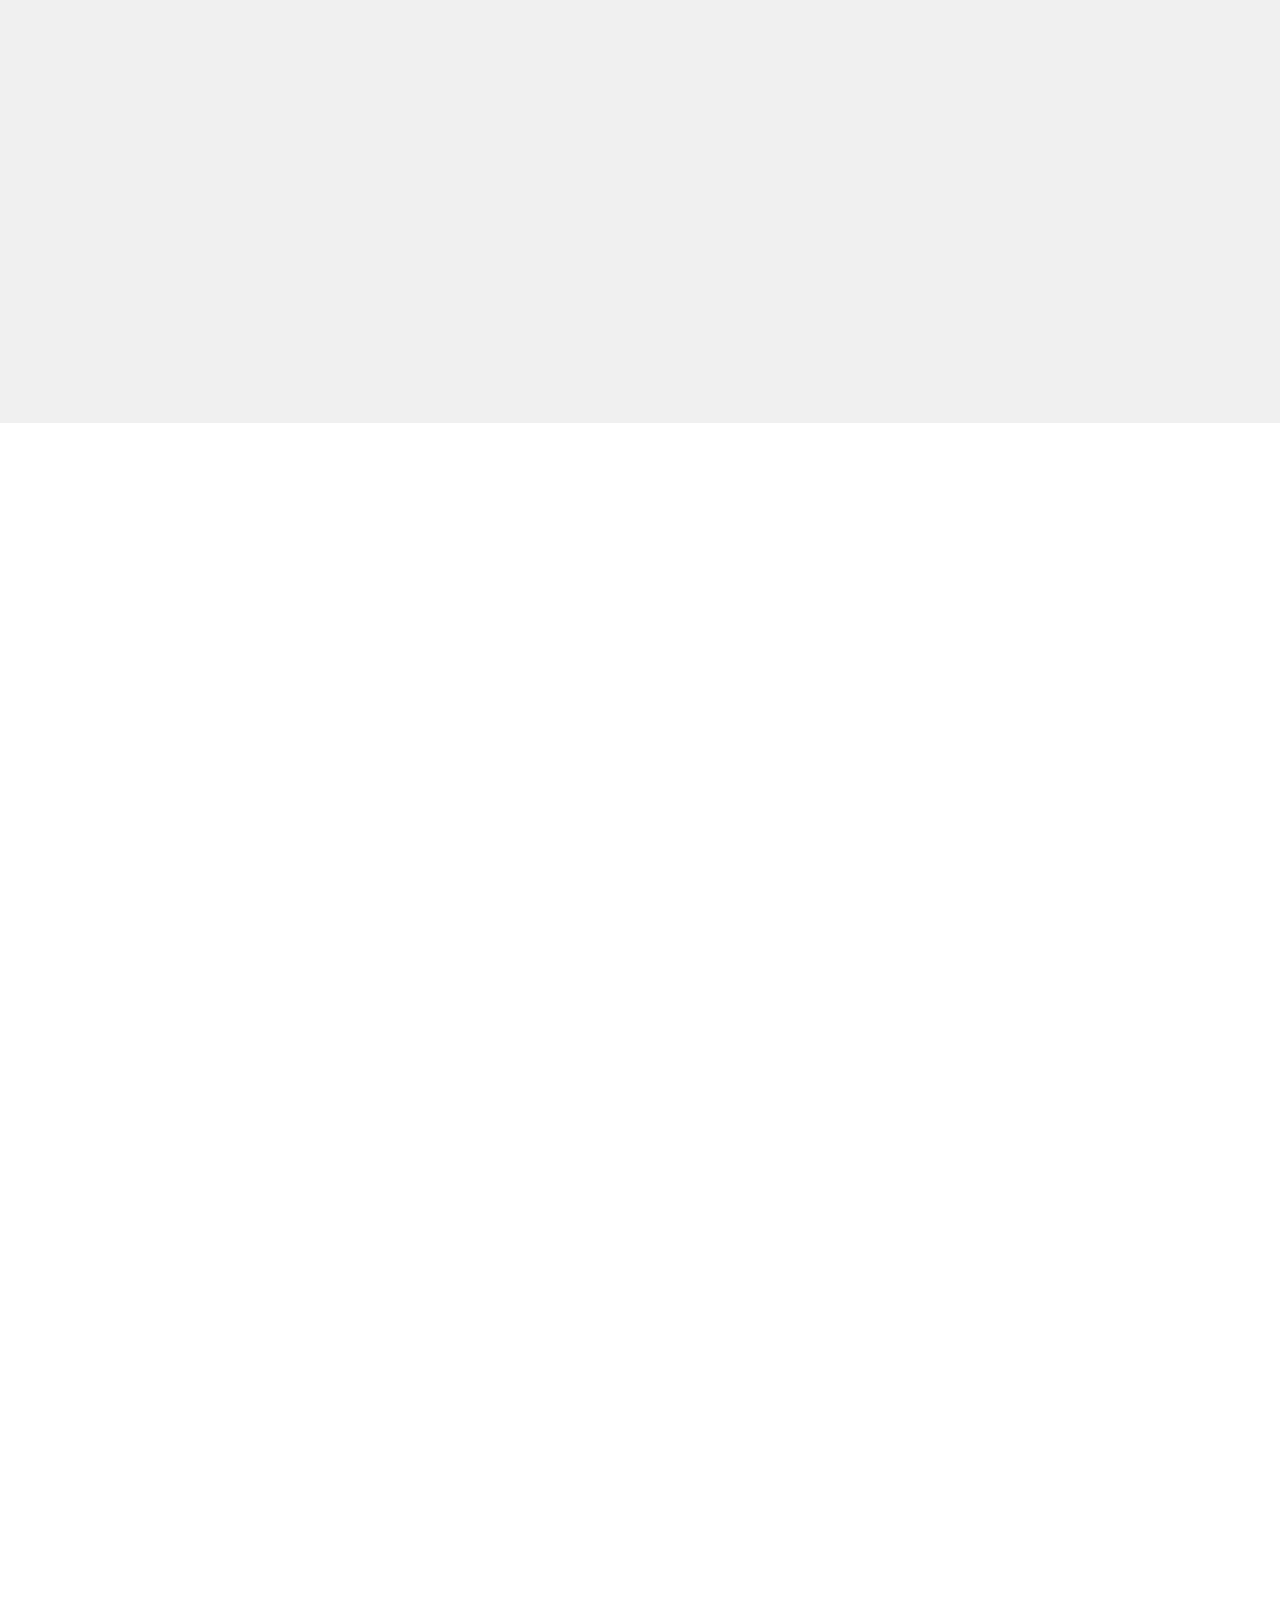
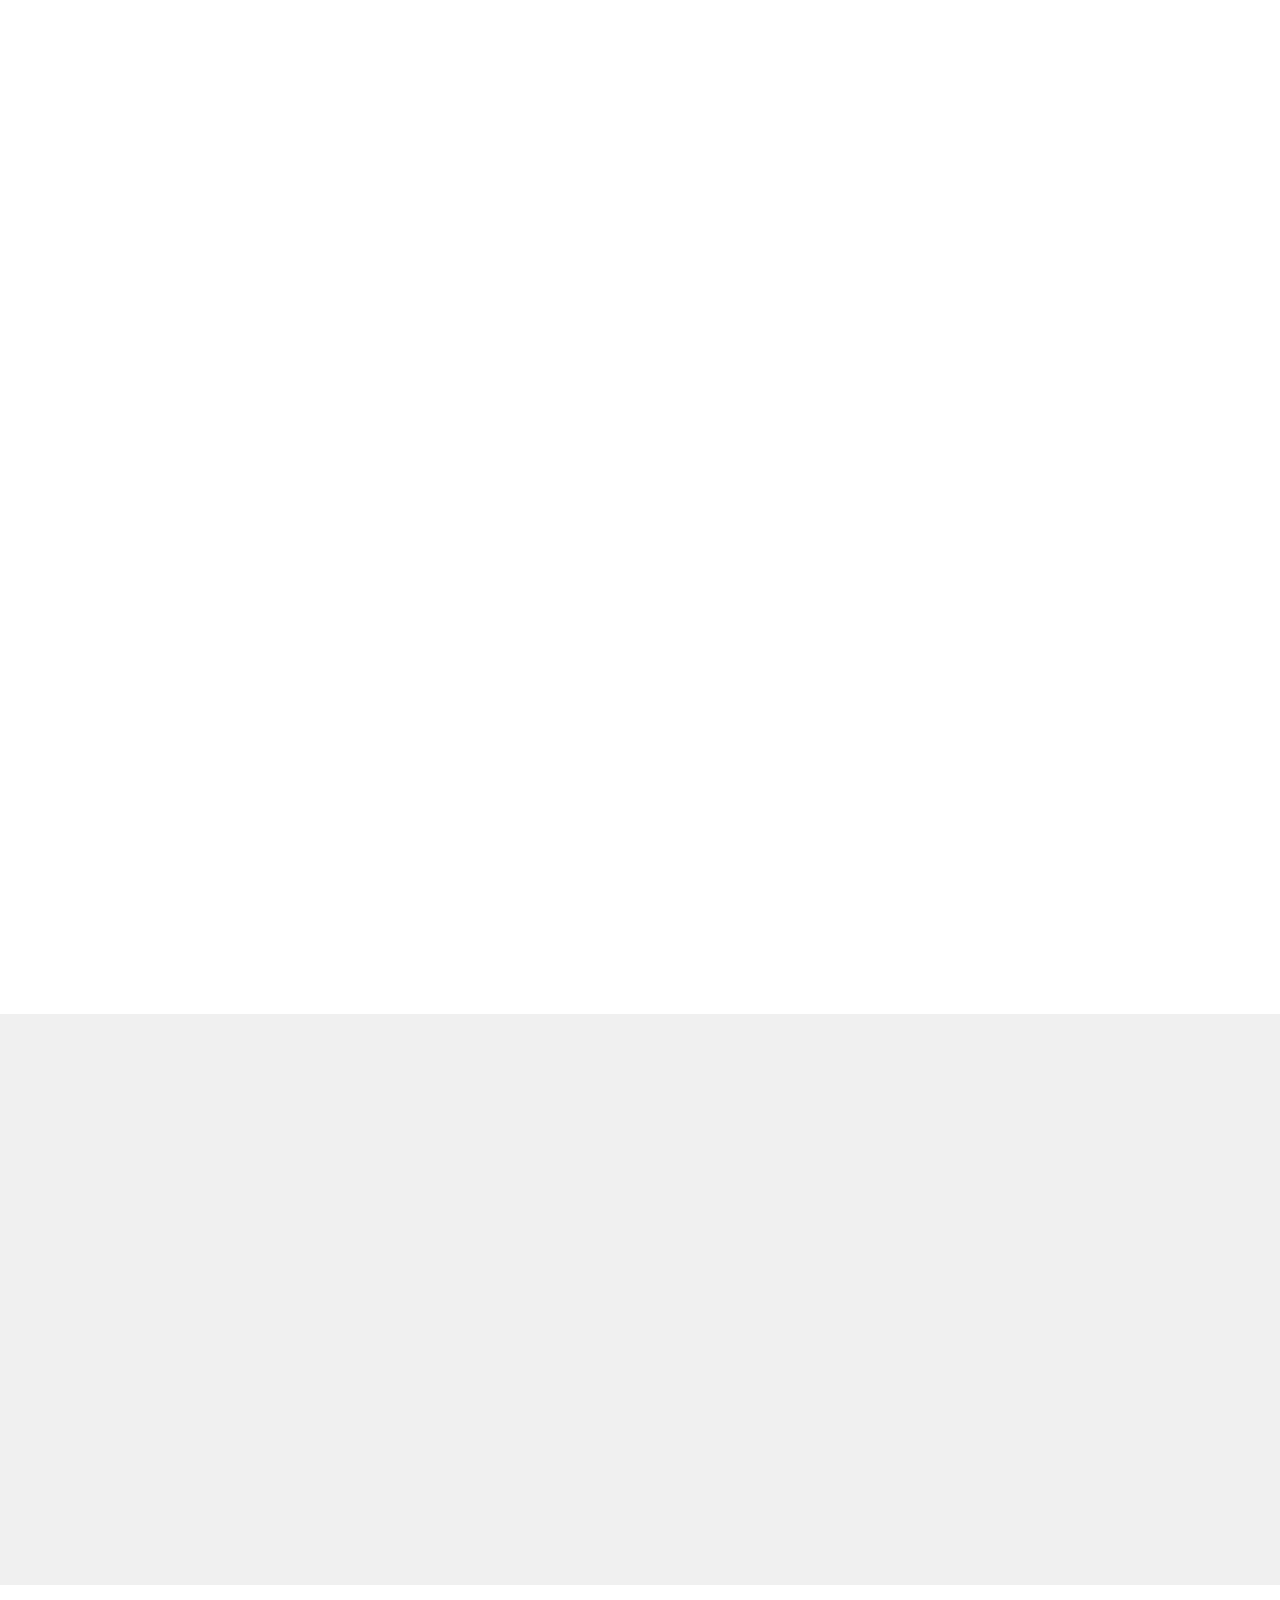
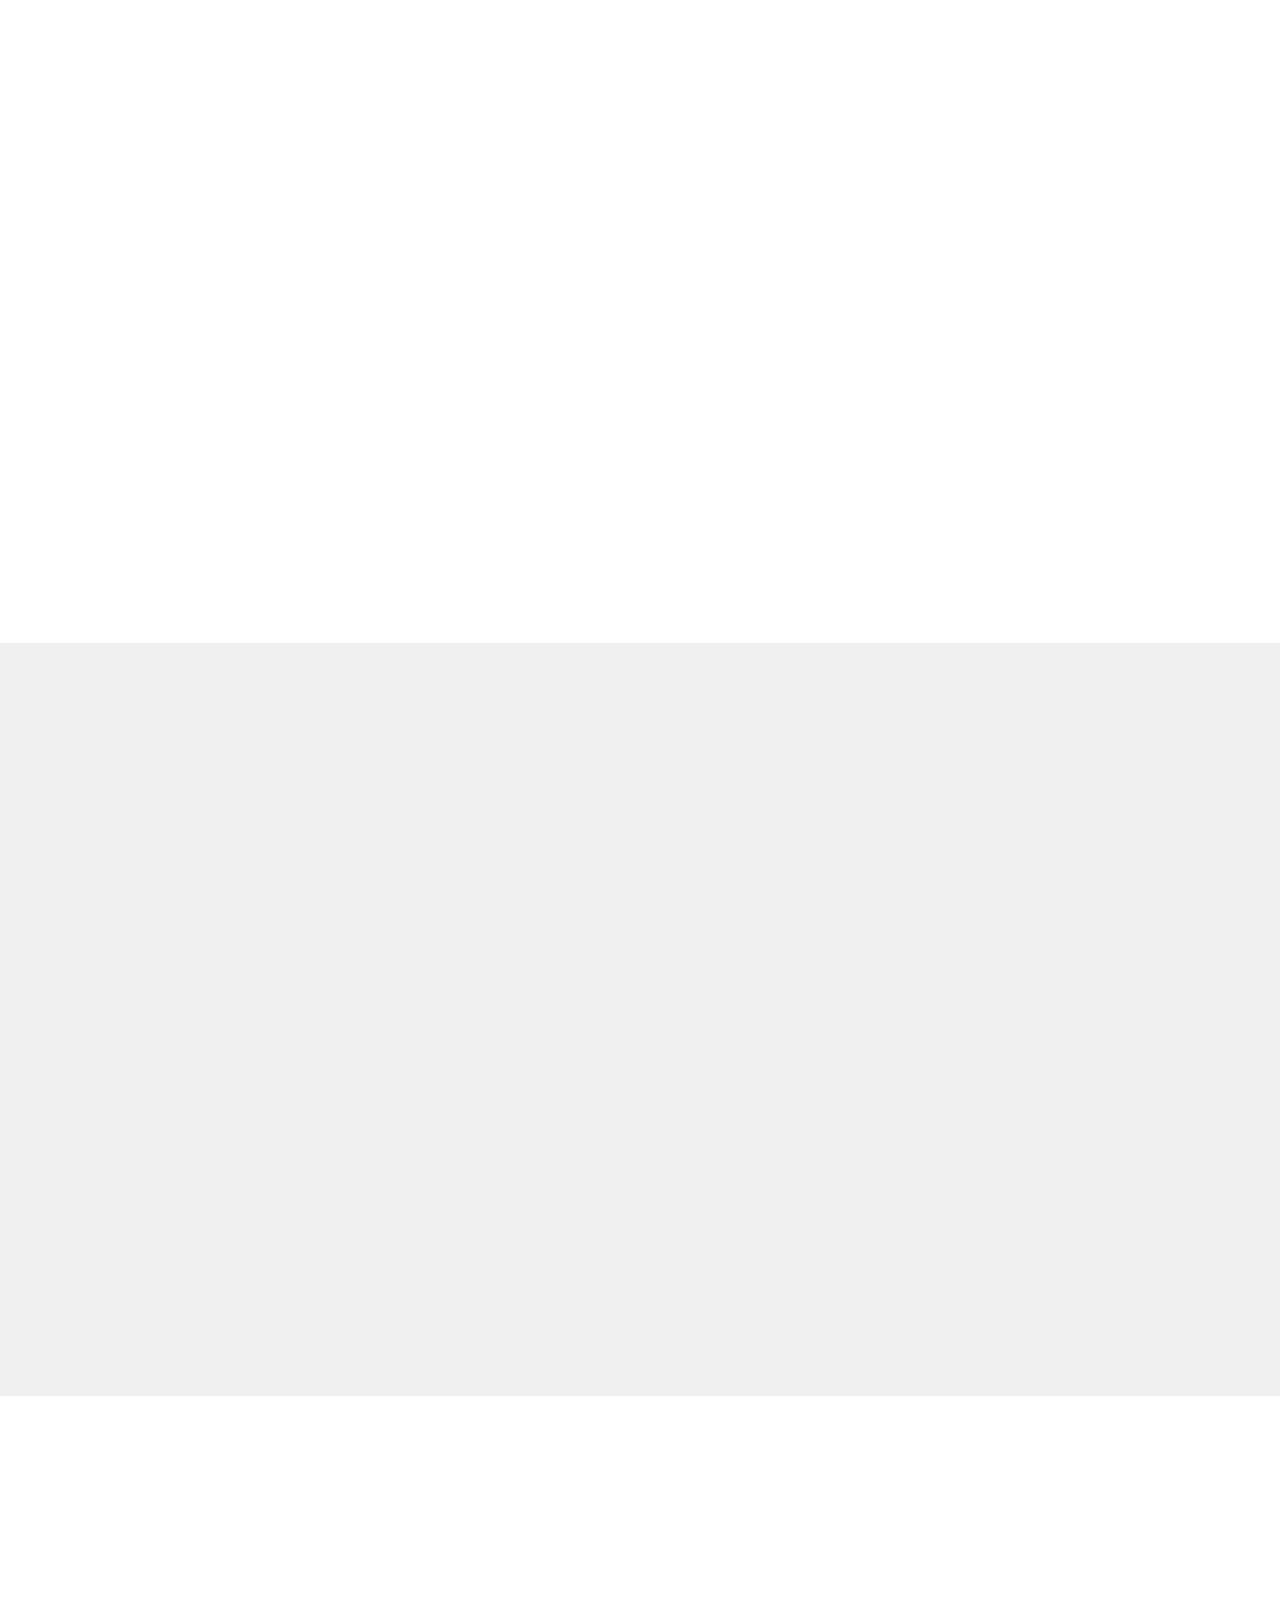
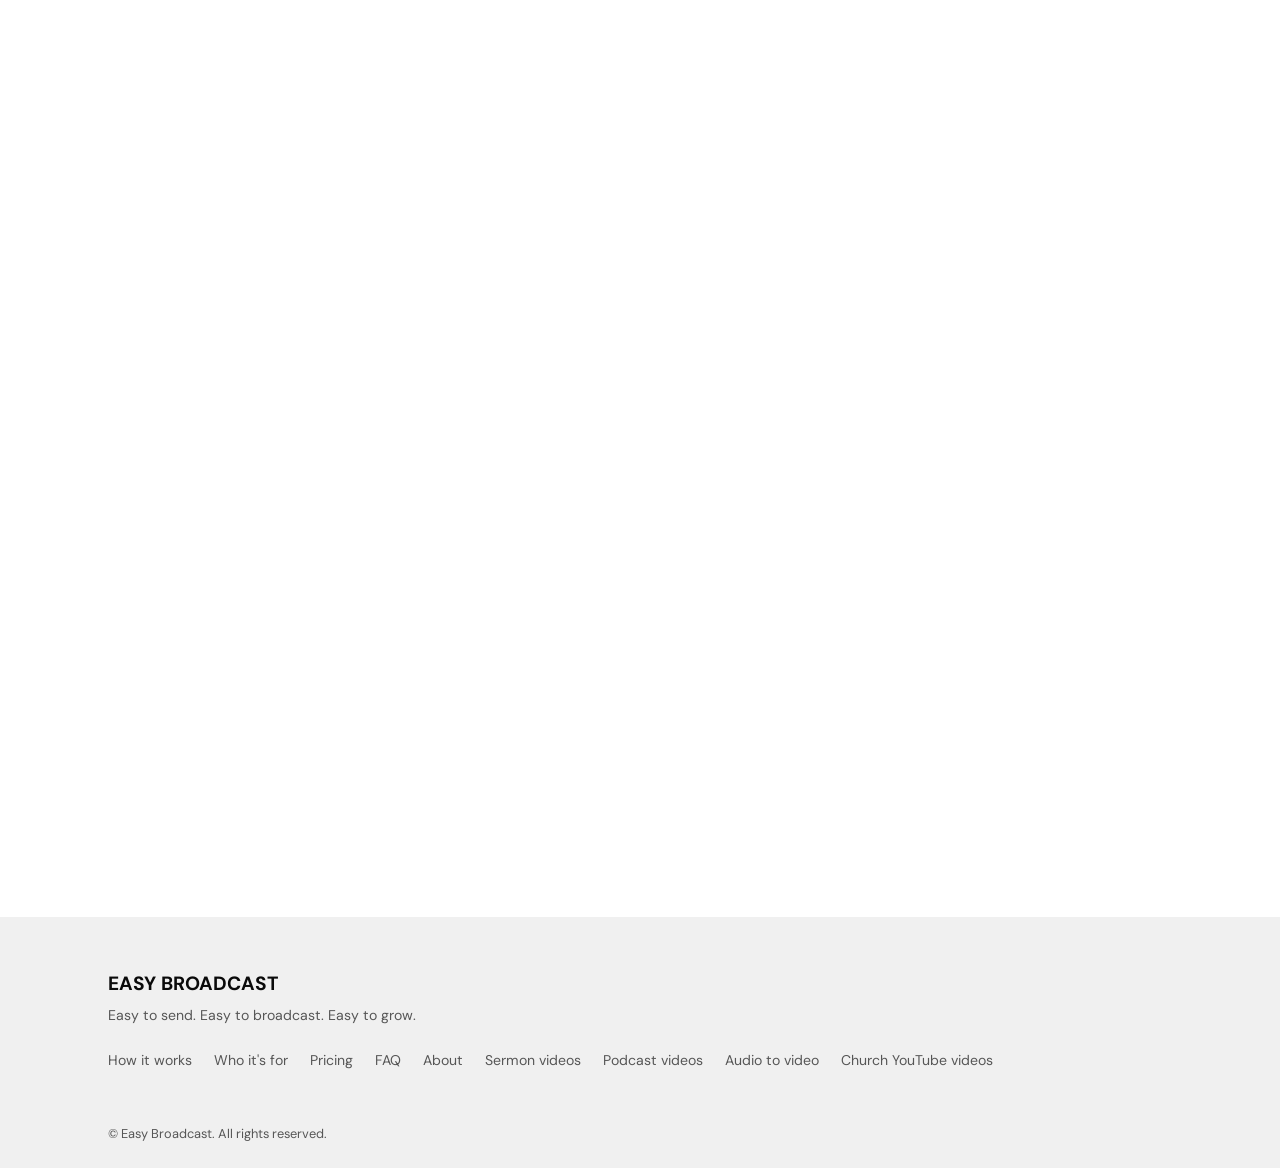
==== commit 029ba5b7: "1" ====
--- a/index.html
+++ b/index.html
@@ -1,516 +1,518 @@
-<!DOCTYPE html>
-<html lang="en">
-<head>
-<meta charset="UTF-8">
-<meta name="viewport" content="width=device-width, initial-scale=1.0">
-<title>Turn Audio Into Branded YouTube Videos | Easy Broadcast</title>
-<meta name="description" content="Turn sermons, podcasts, prayers, and voice notes into branded YouTube videos with Easy Broadcast. No editing software needed. Publish faster and reach more people.">
-<link rel="canonical" href="https://easybroadcast.co.za/">
-<meta name="theme-color" content="#0a0a0a">
-
-<!-- Open Graph -->
-<meta property="og:title" content="Turn Audio Into Branded YouTube Videos | Easy Broadcast">
-<meta property="og:description" content="Turn audio recordings into branded YouTube videos automatically. No editing software. No production bottleneck. Just publish and grow.">
-<meta property="og:type" content="website">
-<meta property="og:url" content="https://easybroadcast.co.za/">
-<meta property="og:image" content="https://easybroadcast.co.za/hero-promo.jpg.jpeg">
-<meta property="og:image:alt" content="A minister speaking into a phone to turn sermon audio into a trending YouTube video.">
-
-<script type="application/ld+json">
-{
-  "@context": "https://schema.org",
-  "@graph": [
-    {
-      "@type": "Organization",
-      "@id": "https://easybroadcast.co.za/#organization",
-      "name": "Easy Broadcast",
-      "url": "https://easybroadcast.co.za/"
-    },
-    {
-      "@type": "Service",
-      "@id": "https://easybroadcast.co.za/#service",
-      "name": "Audio to YouTube Video Creation",
-      "serviceType": "Audio to YouTube video conversion",
-      "provider": { "@id": "https://easybroadcast.co.za/#organization" },
-      "areaServed": "Worldwide",
-      "description": "Turn sermons, podcasts, voice notes, and other audio into branded YouTube videos automatically."
-    },
-    {
-      "@type": "WebPage",
-      "@id": "https://easybroadcast.co.za/#webpage",
-      "url": "https://easybroadcast.co.za/",
-      "name": "Turn Audio Into Branded YouTube Videos | Easy Broadcast",
-      "isPartOf": { "@id": "https://easybroadcast.co.za/#website" },
-      "image": "https://easybroadcast.co.za/hero-promo.jpg.jpeg"
-    },
-    {
-      "@type": "WebSite",
-      "@id": "https://easybroadcast.co.za/#website",
-      "url": "https://easybroadcast.co.za/",
-      "name": "Easy Broadcast",
-      "publisher": { "@id": "https://easybroadcast.co.za/#organization" }
-    },
-    {
-      "@type": "FAQPage",
-      "@id": "https://easybroadcast.co.za/#faqpage",
-      "mainEntity": [
-        {
-          "@type": "Question",
-          "name": "What audio formats should I send from my phone or tablet?",
-          "acceptedAnswer": { "@type": "Answer", "text": "MP3, WAV, M4A, OGG, and voice notes sent directly through chat will all work." }
-        },
-        {
-          "@type": "Question",
-          "name": "How long does turnaround take?",
-          "acceptedAnswer": { "@type": "Answer", "text": "Once your template is ready, videos are published within 3 minutes of sending the audio." }
-        },
-        {
-          "@type": "Question",
-          "name": "Do I still need my own YouTube channel?",
-          "acceptedAnswer": { "@type": "Answer", "text": "Yes. Videos are published directly to your existing YouTube channel." }
-        }
-      ]
-    }
-  ]
-}
-</script>
-
-<link rel="icon" type="image/svg+xml" href="favicon.svg">
-
-<!-- Fonts: preconnect + preload for speed -->
-<link rel="preconnect" href="https://fonts.googleapis.com">
-<link rel="preconnect" href="https://fonts.gstatic.com" crossorigin>
-<link href="https://fonts.googleapis.com/css2?family=DM+Sans:wght@400;500;700&family=IBM+Plex+Mono:wght@500;700&display=swap" rel="stylesheet">
-<script src="https://challenges.cloudflare.com/turnstile/v0/api.js" async defer></script>
-
-<link rel="stylesheet" href="style.css">
-</head>
-<body>
-
-<!-- ============ NAV ============ -->
-<header class="nav" id="top">
-  <div class="wrap nav__inner">
-    <a href="#top" class="nav__logo">
-      <svg class="nav__mark" viewBox="0 0 64 64" aria-hidden="true">
-        <rect width="64" height="64" rx="14" fill="currentColor" opacity="0.08"/>
-        <g fill="none" stroke="currentColor" stroke-width="5" stroke-linecap="round">
-          <line x1="16" y1="32" x2="16" y2="32"/>
-          <line x1="24" y1="20" x2="24" y2="44"/>
-          <line x1="32" y1="12" x2="32" y2="52"/>
-          <line x1="40" y1="20" x2="40" y2="44"/>
-          <line x1="48" y1="26" x2="48" y2="38"/>
-        </g>
-      </svg>
-      Easy Broadcast
-    </a>
-    <button class="nav__toggle" type="button" aria-expanded="false" aria-controls="site-navigation" aria-label="Open navigation menu">
-      <span></span>
-      <span></span>
-      <span></span>
-    </button>
-    <nav class="nav__links" id="site-navigation">
-      <a href="#how">How it works</a>
-      <a href="#who">Who it's for</a>
-      <a href="#pricing">Pricing</a>
-      <a href="#faq">FAQ</a>
-      <a href="#about">About</a>
-      <a class="nav__social" href="https://www.facebook.com/easybroadcast" target="_blank" rel="noopener noreferrer" aria-label="Easy Broadcast on Facebook" title="Easy Broadcast on Facebook">
-        <svg viewBox="0 0 24 24" aria-hidden="true" focusable="false">
-          <path d="M14 8h3V4h-3c-3.3 0-5 1.9-5 5v3H6v4h3v8h4v-8h3.5l.5-4H13V9c0-.7.3-1 1-1Z" fill="currentColor"/>
-        </svg>
-      </a>
-    </nav>
-    <a href="#start" class="btn btn--sm btn--amber">Get Started</a>
-  </div>
-</header>
-
-<main>
-
-  <!-- ============ HERO ============ -->
-  <section class="hero">
-    <div class="wrap hero__inner">
-      <div class="hero__copy reveal">
-        <p class="eyebrow">On air in minutes</p>
-        <h1 class="hero__headline">Turn Audio Into<br>Branded <span class="ink-amber">YouTube Videos.</span></h1>
-        <p class="hero__sub">Send sermons, podcasts, prayers or voice notes audio to WhatsApp/Telegram. Our system turns your recordings into branded YouTube videos in minutes without editing software or a production team.</p>
-        <div class="hero__ctas">
-          <a href="#start" class="btn btn--amber btn--lg">Get Started</a>
-          <a href="#how" class="btn btn--ghost btn--lg">See how it works</a>
-        </div>
-        <p class="hero__note">Built for Pastors, Podcasters, Coaches, and creators with something worth hearing.</p>
-        <a class="hero__promo-link" href="#pricing" aria-label="View pricing">
-          <img class="hero__promo-image" src="hero-promo.jpg.jpeg" alt="A minister speaking into a phone to turn sermon audio into a trending YouTube video">
-        </a>
-      </div>
-
-      <div class="hero__visual reveal" aria-hidden="true">
-        <div class="icon-flow">
-          <div class="icon-tile">
-            <svg class="icon-tile__icon" viewBox="0 0 24 24" fill="none" xmlns="http://www.w3.org/2000/svg">
-              <rect x="9" y="2" width="6" height="12" rx="3" fill="currentColor"/>
-              <path d="M5 11a7 7 0 0 0 14 0" stroke="currentColor" stroke-width="2" stroke-linecap="round"/>
-              <line x1="12" y1="18" x2="12" y2="22" stroke="currentColor" stroke-width="2" stroke-linecap="round"/>
-              <line x1="8" y1="22" x2="16" y2="22" stroke="currentColor" stroke-width="2" stroke-linecap="round"/>
-            </svg>
-            <div class="waveform" id="waveform"></div>
-            <p class="icon-tile__label">Your audio</p>
-          </div>
-
-          <svg class="icon-flow__arrow" viewBox="0 0 40 24" fill="none" xmlns="http://www.w3.org/2000/svg">
-            <line x1="0" y1="12" x2="32" y2="12" stroke="currentColor" stroke-width="2.5" stroke-linecap="round"/>
-            <path d="M24 4L32 12L24 20" stroke="currentColor" stroke-width="2.5" stroke-linecap="round" stroke-linejoin="round"/>
-          </svg>
-
-          <div class="icon-tile icon-tile--amber">
-            <svg class="icon-tile__icon" viewBox="0 0 24 24" fill="none" xmlns="http://www.w3.org/2000/svg">
-              <rect x="1" y="4" width="22" height="16" rx="4" fill="currentColor"/>
-              <path d="M10 8.5L16 12L10 15.5V8.5Z" fill="var(--paper)"/>
-            </svg>
-            <div class="waveform" id="waveform-youtube"></div>
-            <p class="icon-tile__label">Live on YouTube</p>
-          </div>
-        </div>
-      </div>
-    </div>
-  </section>
-  <!-- ============ HOW IT WORKS ============ -->
-  <section id="how" class="how">
-    <div class="wrap">
-      <div class="section-head reveal">
-        <p class="eyebrow">How it works</p>
-        <h2>Three steps.</h2>
-      </div>
-
-      <ol class="steps">
-        <li class="step reveal">
-          <svg class="step__icon" viewBox="0 0 24 24" fill="none" xmlns="http://www.w3.org/2000/svg">
-            <rect x="9" y="2" width="6" height="12" rx="3" fill="currentColor"/>
-            <path d="M5 11a7 7 0 0 0 14 0" stroke="currentColor" stroke-width="2" stroke-linecap="round"/>
-            <line x1="12" y1="18" x2="12" y2="22" stroke="currentColor" stroke-width="2" stroke-linecap="round"/>
-            <line x1="8" y1="22" x2="16" y2="22" stroke="currentColor" stroke-width="2" stroke-linecap="round"/>
-          </svg>
-          <span class="step__num">01</span>
-          <h3>Send your audio</h3>
-          <p>Send a voice note via a simple WhatsApp/Telegram chat message. That's it from your end.</p>
-        </li>
-        <li class="step reveal">
-          <svg class="step__icon" viewBox="0 0 24 24" fill="none" xmlns="http://www.w3.org/2000/svg">
-            <rect x="2" y="4" width="20" height="16" rx="3" stroke="currentColor" stroke-width="2"/>
-            <path d="M8 9L12 12L8 15V9Z" fill="currentColor"/>
-            <line x1="14" y1="9" x2="18" y2="9" stroke="currentColor" stroke-width="2" stroke-linecap="round"/>
-            <line x1="14" y1="12" x2="18" y2="12" stroke="currentColor" stroke-width="2" stroke-linecap="round"/>
-            <line x1="14" y1="15" x2="16" y2="15" stroke="currentColor" stroke-width="2" stroke-linecap="round"/>
-          </svg>
-          <span class="step__num">02</span>
-          <h3>We build video</h3>
-          <p>Your audio is automatically created into a fully branded video using your slides of choicein minutes.</p>
-        </li>
-        <li class="step reveal">
-          <svg class="step__icon" viewBox="0 0 24 24" fill="none" xmlns="http://www.w3.org/2000/svg">
-            <rect x="1" y="4" width="22" height="16" rx="4" fill="currentColor"/>
-            <path d="M10 8.5L16 12L10 15.5V8.5Z" fill="var(--paper-dim)"/>
-          </svg>
-          <span class="step__num">03</span>
-          <h3>Live on YouTube</h3>
-          <p>Published straight to your YouTube channel - ready to earn ad revenue and reach more people.</p>
-        </li>
-      </ol>
-    </div>
-  </section>
-
-  <!-- ============ WHO IT'S FOR ============ -->
-  <section id="who" class="who">
-    <div class="wrap">
-      <div class="section-head reveal">
-        <p class="eyebrow eyebrow--dark">Who it's for</p>
-        <h2>If you make audio, this is for you.</h2>
-        <p class="section-lede">Anyone already creating content with no video presence. You could be earning more revenue via YouTube.</p>
-      </div>
-
-      <div class="who__grid">
-        <div class="who__card reveal">
-          <h3>Churches &amp; Pastors</h3>
-          <p>Morning devotions, prayers and preachings are recorded every day but rarely make it online. Get on YouTube without a media team.</p>
-        </div>
-        <div class="who__card reveal">
-          <h3>Podcasters</h3>
-          <p>Reach YouTube's massive podcast audience and its monetization opportunities without turning every episode into a production.</p>
-        </div>
-        <div class="who__card reveal">
-          <h3>Coaches &amp; Speakers</h3>
-          <p>Build a personal brand with voice notes and post consistently without video editing or production bottlenecks.</p>
-        </div>
-        <div class="who__card reveal">
-          <h3>Faith &amp; Meditation Creators</h3>
-          <p>Short sermons, meditation, sleep, and devotional audio thrive on YouTube. This format fits the genre exactly.</p>
-        </div>
-        <div class="who__card reveal">
-          <h3>Audiobook Creators</h3>
-          <p>Turn chapters and readings into YouTube-friendly video content, chapter by chapter.</p>
-        </div>
-        <div class="who__card reveal">
-          <h3>Radio &amp; Talk Show Hosts</h3>
-          <p>Local radio content that never makes it past the airwaves - finally has a home online.</p>
-        </div>
-      </div>
-    </div>
-  </section>
-
-  <!-- ============ BENEFITS ============ -->
-  <section class="benefits">
-    <div class="wrap">
-      <div class="section-head reveal">
-        <p class="eyebrow">Why it works</p>
-        <h2>You focus on the message.<br>We handle the rest.</h2>
-      </div>
-
-      <div class="benefits__grid">
-        <div class="benefit reveal">
-          <div class="benefit__icon">✓</div>
-          <h3>Zero editing skills required</h3>
-          <p>If you can send a voice note, you can publish a video. There's nothing to learn.</p>
-        </div>
-        <div class="benefit reveal">
-          <div class="benefit__icon">⏱</div>
-          <h3>Fast turnaround</h3>
-          <p>Minutes, not days. Your audio comes back finished, not queued behind a freelancer's schedule.</p>
-        </div>
-        <div class="benefit reveal">
-          <div class="benefit__icon">◆</div>
-          <h3>Fully branded to you</h3>
-          <p>Every video matches your channel - your look, your name, your audience recognizes it instantly.</p>
-        </div>
-        <div class="benefit reveal">
-          <div class="benefit__icon">▲</div>
-          <h3>Built for monetization</h3>
-          <p>Formatted the way YouTube rewards, so your content is set up to earn from day one.</p>
-        </div>
-      </div>
-    </div>
-  </section>
-
-  <!-- ============ PRICING ============ -->
-  <section id="pricing" class="pricing">
-    <div class="wrap">
-      <div class="section-head reveal">
-        <p class="eyebrow eyebrow--dark">Pricing</p>
-        <h2>Simple plans. No surprises.</h2>
-        <p class="section-lede">All options are pay as you go. You can stop at any time.</p>
-      </div>
-
-      <div class="pricing__grid">
-        <div class="plan reveal">
-          <h3>Starter</h3>
-          <p class="plan__price">R390<span>/mo</span></p>
-          <p class="plan__for">For occasional creators</p>
-          <ul>
-            <li>4 videos per month</li>
-            <li>Standard branded template</li>
-            <li>Auto-publish to YouTube</li>
-            <li>WhatsApp support</li>
-            <li>10 minutes or less</li>
-          </ul>
-          <a href="#start" class="btn btn--outline">Choose Starter</a>
-        </div>
-
-        <div class="plan plan--featured reveal">
-          <p class="plan__badge">Most popular</p>
-          <h3>Growth</h3>
-          <p class="plan__price">R690<span>/mo</span></p>
-          <p class="plan__for">For daily creators</p>
-          <ul>
-            <li>Daily videos, 10 minutes or less</li>
-            <li>Custom branded template</li>
-            <li>Auto-publish to YouTube</li>
-            <li>Monday to Friday</li>
-            <li>WhatsApp support</li>
-          </ul>
-          <a href="#start" class="btn btn--amber">Choose Growth</a>
-        </div>
-
-        <div class="plan reveal">
-          <h3>Pro</h3>
-          <p class="plan__price">R990<span>/mo</span></p>
-          <p class="plan__for">For teams &amp; networks</p>
-          <ul>
-            <li>Daily videos</li>
-            <li>YouTube channel</li>
-            <li>Facebook channel</li>
-            <li>Custom branded template</li>
-            <li>10 minutes or less</li>
-            <li>WhatsApp support</li>
-          </ul>
-          <a href="#start" class="btn btn--outline">Choose Pro</a>
-        </div>
-      </div>
-    </div>
-  </section>
-
-  <!-- ============ TESTIMONIALS ============ -->
-  <section class="testimonials">
-    <div class="wrap">
-      <div class="section-head reveal">
-        <p class="eyebrow">What creators say</p>
-        <h2>What creators say</h2>
-      </div>
-
-      <div class="testimonials__grid">
-        <blockquote class="testimonial reveal">
-          <p>“We record the morning devotions every morning. Now it's on YouTube after 3 minutes of sending without anyone on Media Team touching a video editor.”</p>
-          <cite>- Pastor Thapelo Sefanyetso, His Kingdom Ministries Int</cite>
-        </blockquote>
-        <blockquote class="testimonial reveal">
-          <p>“I'd been sitting on 80 short sermons that I send to our WhatsApp group. Peoples phones are getting full. No video version of those things. Easy Broadcast cleared the backlog in a week. Now our videos are scheduled to post on daily basis.”</p>
-          <cite>- Apostle D. Ditaba Ministries</cite>
-        </blockquote>
-        <blockquote class="testimonial reveal">
-          <p>“The video slides was so surprise for me - it actually looks like I was preaching. These guys used the slides of me preaching and it looks real for my listeners.”</p>
-          <cite>- D. Okafor, Higher Grace Ministries International</cite>
-        </blockquote>
-      </div>
-    </div>
-  </section>
-
-  <!-- ============ FAQ ============ -->
-  <section id="faq" class="faq">
-    <div class="wrap">
-      <div class="section-head reveal">
-        <p class="eyebrow eyebrow--dark">Frequently asked</p>
-        <h2>Questions, answered.</h2>
-      </div>
-
-      <div class="accordion reveal">
-        <div class="accordion__item">
-          <button class="accordion__trigger" aria-expanded="false">
-            <span>What audio formats should I send from my phone or tablet?</span>
-            <span class="accordion__icon">+</span>
-          </button>
-          <div class="accordion__panel">
-            <p>MP3, WAV, M4A, OGG, and voice notes sent directly through chat will all work. If you're not sure, just send it - we'll let you know if we need a different format.</p>
-          </div>
-        </div>
-        <div class="accordion__item">
-          <button class="accordion__trigger" aria-expanded="false">
-            <span>How long does turnaround take?</span>
-            <span class="accordion__icon">+</span>
-          </button>
-          <div class="accordion__panel">
-            <p>We charge a flat R600 to create a video template. Once your template is ready, videos are published within 3 minutes of sending the audio.</p>
-          </div>
-        </div>
-        <div class="accordion__item">
-          <button class="accordion__trigger" aria-expanded="false">
-            <span>Do I still need my own YouTube channel?</span>
-            <span class="accordion__icon">+</span>
-          </button>
-          <div class="accordion__panel">
-            <p>Yes - videos are published directly to your existing channel, not ours. So your monetization, subscribers, and history stay exactly where they are.</p>
-          </div>
-        </div>
-        <div class="accordion__item">
-          <button class="accordion__trigger" aria-expanded="false">
-            <span>Will this help with monetization?</span>
-            <span class="accordion__icon">+</span>
-          </button>
-          <div class="accordion__panel">
-            <p>Every video is formatted the way YouTube favors for watch time and discovery, which supports meeting monetization requirements faster than audio-only uploads.</p>
-          </div>
-        </div>
-        <div class="accordion__item">
-          <button class="accordion__trigger" aria-expanded="false">
-            <span>Is my content kept private and secure?</span>
-            <span class="accordion__icon">+</span>
-          </button>
-          <div class="accordion__panel">
-            <p>Your audio is only used to produce your video. It's never shared, sold, or repurposed for anyone else's content.</p>
-          </div>
-        </div>
-      </div>
-    </div>
-  </section>
-
-  <!-- ============ ABOUT ============ -->
-  <section id="about" class="about">
-    <div class="wrap about__inner">
-      <div class="section-head reveal">
-        <p class="eyebrow">About us</p>
-        <h2>Broadcasting should not be hard.<br>So we made it easy.</h2>
-      </div>
-      <div class="about__copy reveal">
-        <p>Easy Broadcast started with a simple observation: some of the most powerful voices out there - pastors delivering Sunday messages, coaches sharing hard-won wisdom, podcasters building real community - were sitting on YouTube's sidelines. Not because their content wasn't good enough, but because turning audio into video felt like a job for professionals, big budgets, and hours nobody had to spare.</p>
-        <p>We didn't think that was fair. A sermon that changes someone's week shouldn't lose its audience just because it was never uploaded. A podcast episode that took hours to record shouldn't earn nothing just because editing video got pushed to the bottom of the to-do list, week after week.</p>
-        <p>So we built Easy Broadcast to remove that barrier completely. Send us your audio. We turn it into a polished, branded, YouTube-ready video - automatically, in minutes, with no editing software and no learning curve. What used to take a production team now takes a single message.</p>
-        <p>Our mission is simple: help the people already doing the hard work of creating get the reach and revenue their message deserves. You focus on what you do best. We handle turning it into something the world can find, watch, and support.</p>
-        <p class="about__sign">Easy to send. Easy to broadcast. Easy to grow.</p>
-      </div>
-    </div>
-  </section>
-
-  <!-- ============ FINAL CTA / FORM ============ -->
-  <section id="start" class="cta">
-    <div class="wrap cta__inner">
-      <div class="section-head reveal">
-        <p class="eyebrow">Get started</p>
-        <h2>Your first video could be live today.</h2>
-        <p class="section-lede">Tell us a bit about what you create, and we'll follow up with next steps.</p>
-      </div>
-
-      <form class="form reveal" id="signup-form" action="#" method="post">
-        <input type="hidden" name="_subject" id="form-subject" value="Easy Broadcast Form">
-        <div class="form__row">
-          <label for="name">Name</label>
-          <input type="text" id="name" name="name" placeholder="Your name" autocomplete="name" required>
-        </div>
-        <div class="form__row">
-          <label for="email">Email</label>
-          <input type="email" id="email" name="email" placeholder="you@example.com" autocomplete="email" required>
-        </div>
-        <div class="form__row">
-          <label for="phone">Phone number</label>
-          <input type="tel" id="phone" name="phone" placeholder="Your phone number" autocomplete="tel" required>
-        </div>
-        <div class="form__row">
-          <label for="country">Country</label>
-          <input type="text" id="country" name="country" placeholder="Your country" autocomplete="country-name" required>
-        </div>
-        <div class="form__row">
-          <label for="message">What do you create?</label>
-          <textarea id="message" name="message" rows="4" placeholder="Sermons, a podcast, coaching content..."></textarea>
-        </div>
-        <div class="cf-turnstile" data-sitekey="0x4AAAAAAEs4vwBpKXcVPJgG" data-action="signup"></div>
-        <button type="submit" class="btn btn--amber btn--lg">Send it in</button>
-        <p class="form__note" id="form-note" role="status" aria-live="polite"></p>
-      </form>
-    </div>
-  </section>
-
-</main>
-
-<!-- ============ FOOTER ============ -->
-<footer class="footer">
-  <div class="wrap footer__inner">
-    <div class="footer__brand">
-      <p class="footer__logo">Easy Broadcast</p>
-      <p class="footer__tag">Easy to send. Easy to broadcast. Easy to grow.</p>
-    </div>
-    <nav class="footer__links">
-      <a href="#how">How it works</a>
-      <a href="#who">Who it's for</a>
-      <a href="#pricing">Pricing</a>
-      <a href="#faq">FAQ</a>
-      <a href="#about">About</a>
-      <a href="sermon-to-youtube-video.html">Sermon videos</a>
-      <a href="podcast-to-youtube-video.html">Podcast videos</a>
-      <a href="audio-to-video.html">Audio to video</a>
-      <a href="youtube-video-creation-for-churches.html">Church YouTube videos</a>
-    </nav>
-  </div>
-  <div class="wrap">
-    <p class="footer__copy">© <span id="year"></span> Easy Broadcast. All rights reserved.</p>
-  </div>
-</footer>
-
-<script src="script.js"></script>
-</body>
-</html>
-
+<!DOCTYPE html>
+<html lang="en">
+<head>
+<meta charset="UTF-8">
+<meta name="viewport" content="width=device-width, initial-scale=1.0">
+<title>Turn Audio Into Branded YouTube Videos | Easy Broadcast</title>
+<meta name="description" content="Turn sermons, podcasts, prayers, and voice notes into branded YouTube videos with Easy Broadcast. No editing software needed. Publish faster and reach more people.">
+<link rel="canonical" href="https://easybroadcast.co.za/">
+<meta name="theme-color" content="#0a0a0a">
+
+<!-- Open Graph -->
+<meta property="og:title" content="Turn Audio Into Branded YouTube Videos | Easy Broadcast">
+<meta property="og:description" content="Turn audio recordings into branded YouTube videos automatically. No editing software. No production bottleneck. Just publish and grow.">
+<meta property="og:type" content="website">
+<meta property="og:url" content="https://easybroadcast.co.za/">
+<meta property="og:image" content="https://easybroadcast.co.za/hero-promo.jpg.jpeg">
+<meta property="og:image:alt" content="A minister speaking into a phone to turn sermon audio into a trending YouTube video.">
+
+<script type="application/ld+json">
+{
+  "@context": "https://schema.org",
+  "@graph": [
+    {
+      "@type": "Organization",
+      "@id": "https://easybroadcast.co.za/#organization",
+      "name": "Easy Broadcast",
+      "url": "https://easybroadcast.co.za/"
+    },
+    {
+      "@type": "Service",
+      "@id": "https://easybroadcast.co.za/#service",
+      "name": "Audio to YouTube Video Creation",
+      "serviceType": "Audio to YouTube video conversion",
+      "provider": { "@id": "https://easybroadcast.co.za/#organization" },
+      "areaServed": "Worldwide",
+      "description": "Turn sermons, podcasts, voice notes, and other audio into branded YouTube videos automatically."
+    },
+    {
+      "@type": "WebPage",
+      "@id": "https://easybroadcast.co.za/#webpage",
+      "url": "https://easybroadcast.co.za/",
+      "name": "Turn Audio Into Branded YouTube Videos | Easy Broadcast",
+      "isPartOf": { "@id": "https://easybroadcast.co.za/#website" },
+      "image": "https://easybroadcast.co.za/hero-promo.jpg.jpeg"
+    },
+    {
+      "@type": "WebSite",
+      "@id": "https://easybroadcast.co.za/#website",
+      "url": "https://easybroadcast.co.za/",
+      "name": "Easy Broadcast",
+      "publisher": { "@id": "https://easybroadcast.co.za/#organization" }
+    },
+    {
+      "@type": "FAQPage",
+      "@id": "https://easybroadcast.co.za/#faqpage",
+      "mainEntity": [
+        {
+          "@type": "Question",
+          "name": "What audio formats should I send from my phone or tablet?",
+          "acceptedAnswer": { "@type": "Answer", "text": "MP3, WAV, M4A, OGG, and voice notes sent directly through chat will all work." }
+        },
+        {
+          "@type": "Question",
+          "name": "How long does turnaround take?",
+          "acceptedAnswer": { "@type": "Answer", "text": "Once your template is ready, videos are published within 3 minutes of sending the audio." }
+        },
+        {
+          "@type": "Question",
+          "name": "Do I still need my own YouTube channel?",
+          "acceptedAnswer": { "@type": "Answer", "text": "Yes. Videos are published directly to your existing YouTube channel." }
+        }
+      ]
+    }
+  ]
+}
+</script>
+
+<link rel="icon" type="image/svg+xml" href="favicon.svg">
+
+<!-- Fonts: preconnect + preload for speed -->
+<link rel="preconnect" href="https://fonts.googleapis.com">
+<link rel="preconnect" href="https://fonts.gstatic.com" crossorigin>
+<link href="https://fonts.googleapis.com/css2?family=DM+Sans:wght@400;500;700&family=IBM+Plex+Mono:wght@500;700&display=swap" rel="stylesheet">
+<script src="https://challenges.cloudflare.com/turnstile/v0/api.js" async defer></script>
+
+<link rel="stylesheet" href="style.css">
+</head>
+<body>
+
+<!-- ============ NAV ============ -->
+<header class="nav" id="top">
+  <div class="wrap nav__inner">
+    <a href="#top" class="nav__logo">
+      <svg class="nav__mark" viewBox="0 0 64 64" aria-hidden="true">
+        <rect width="64" height="64" rx="14" fill="currentColor" opacity="0.08"/>
+        <g fill="none" stroke="currentColor" stroke-width="5" stroke-linecap="round">
+          <line x1="16" y1="32" x2="16" y2="32"/>
+          <line x1="24" y1="20" x2="24" y2="44"/>
+          <line x1="32" y1="12" x2="32" y2="52"/>
+          <line x1="40" y1="20" x2="40" y2="44"/>
+          <line x1="48" y1="26" x2="48" y2="38"/>
+        </g>
+      </svg>
+      Easy Broadcast
+    </a>
+    <button class="nav__toggle" type="button" aria-expanded="false" aria-controls="site-navigation" aria-label="Open navigation menu">
+      <span></span>
+      <span></span>
+      <span></span>
+    </button>
+    <nav class="nav__links" id="site-navigation">
+      <a href="#how">How it works</a>
+      <a href="#who">Who it's for</a>
+      <a href="#pricing">Pricing</a>
+      <a href="#faq">FAQ</a>
+      <a href="#about">About</a>
+      <a class="nav__social" href="https://www.facebook.com/easybroadcast" target="_blank" rel="noopener noreferrer" aria-label="Easy Broadcast on Facebook" title="Easy Broadcast on Facebook">
+        <svg viewBox="0 0 24 24" aria-hidden="true" focusable="false">
+          <path d="M14 8h3V4h-3c-3.3 0-5 1.9-5 5v3H6v4h3v8h4v-8h3.5l.5-4H13V9c0-.7.3-1 1-1Z" fill="currentColor"/>
+        </svg>
+      </a>
+    </nav>
+    <a href="#start" class="btn btn--sm btn--amber">Get Started</a>
+  </div>
+</header>
+
+<main>
+
+  <!-- ============ HERO ============ -->
+  <section class="hero">
+    <div class="wrap hero__inner">
+      <div class="hero__copy reveal">
+        <p class="eyebrow">On air in minutes</p>
+        <h1 class="hero__headline">Turn Audio Into<br>Branded <span class="ink-amber">YouTube Videos.</span></h1>
+        <p class="hero__sub">Send sermons, podcasts, prayers or voice notes audio to WhatsApp/Telegram. Our system turns your recordings into branded YouTube videos in minutes without editing software or a production team.</p>
+        <div class="hero__ctas">
+          <a href="#start" class="btn btn--amber btn--lg">Get Started</a>
+          <a href="#how" class="btn btn--ghost btn--lg">See how it works</a>
+        </div>
+        <p class="hero__note">Built for Pastors, Podcasters, Coaches, and creators with something worth hearing.</p>
+        <a class="hero__promo-link" href="#pricing" aria-label="View pricing">
+          <img class="hero__promo-image" src="hero-promo.jpg.jpeg" alt="A minister speaking into a phone to turn sermon audio into a trending YouTube video">
+        </a>
+      </div>
+
+      <div class="hero__visual reveal" aria-hidden="true">
+        <div class="icon-flow">
+          <div class="icon-tile">
+            <svg class="icon-tile__icon" viewBox="0 0 24 24" fill="none" xmlns="http://www.w3.org/2000/svg">
+              <rect x="9" y="2" width="6" height="12" rx="3" fill="currentColor"/>
+              <path d="M5 11a7 7 0 0 0 14 0" stroke="currentColor" stroke-width="2" stroke-linecap="round"/>
+              <line x1="12" y1="18" x2="12" y2="22" stroke="currentColor" stroke-width="2" stroke-linecap="round"/>
+              <line x1="8" y1="22" x2="16" y2="22" stroke="currentColor" stroke-width="2" stroke-linecap="round"/>
+            </svg>
+            <div class="waveform" id="waveform"></div>
+            <p class="icon-tile__label">Your audio</p>
+          </div>
+
+          <svg class="icon-flow__arrow" viewBox="0 0 40 24" fill="none" xmlns="http://www.w3.org/2000/svg">
+            <line x1="0" y1="12" x2="32" y2="12" stroke="currentColor" stroke-width="2.5" stroke-linecap="round"/>
+            <path d="M24 4L32 12L24 20" stroke="currentColor" stroke-width="2.5" stroke-linecap="round" stroke-linejoin="round"/>
+          </svg>
+
+          <div class="icon-tile icon-tile--amber">
+            <svg class="icon-tile__icon" viewBox="0 0 24 24" fill="none" xmlns="http://www.w3.org/2000/svg">
+              <rect x="1" y="4" width="22" height="16" rx="4" fill="currentColor"/>
+              <path d="M10 8.5L16 12L10 15.5V8.5Z" fill="var(--paper)"/>
+            </svg>
+            <div class="waveform" id="waveform-youtube"></div>
+            <p class="icon-tile__label">Live on YouTube</p>
+          </div>
+        </div>
+      </div>
+    </div>
+  </section>
+  <!-- ============ HOW IT WORKS ============ -->
+  <section id="how" class="how">
+    <div class="wrap">
+      <div class="section-head reveal">
+        <p class="eyebrow">How it works</p>
+        <h2>Three steps.</h2>
+      </div>
+
+      <ol class="steps">
+        <li class="step reveal">
+          <svg class="step__icon" viewBox="0 0 24 24" fill="none" xmlns="http://www.w3.org/2000/svg">
+            <rect x="9" y="2" width="6" height="12" rx="3" fill="currentColor"/>
+            <path d="M5 11a7 7 0 0 0 14 0" stroke="currentColor" stroke-width="2" stroke-linecap="round"/>
+            <line x1="12" y1="18" x2="12" y2="22" stroke="currentColor" stroke-width="2" stroke-linecap="round"/>
+            <line x1="8" y1="22" x2="16" y2="22" stroke="currentColor" stroke-width="2" stroke-linecap="round"/>
+          </svg>
+          <span class="step__num">01</span>
+          <h3>Send your audio</h3>
+          <p>Send a voice note via a simple WhatsApp/Telegram chat message. That's it from your end.</p>
+        </li>
+        <li class="step reveal">
+          <svg class="step__icon" viewBox="0 0 24 24" fill="none" xmlns="http://www.w3.org/2000/svg">
+            <rect x="2" y="4" width="20" height="16" rx="3" stroke="currentColor" stroke-width="2"/>
+            <path d="M8 9L12 12L8 15V9Z" fill="currentColor"/>
+            <line x1="14" y1="9" x2="18" y2="9" stroke="currentColor" stroke-width="2" stroke-linecap="round"/>
+            <line x1="14" y1="12" x2="18" y2="12" stroke="currentColor" stroke-width="2" stroke-linecap="round"/>
+            <line x1="14" y1="15" x2="16" y2="15" stroke="currentColor" stroke-width="2" stroke-linecap="round"/>
+          </svg>
+          <span class="step__num">02</span>
+          <h3>We build video</h3>
+          <p>Your audio is automatically created into a fully branded video using your slides of choicein minutes.</p>
+        </li>
+        <li class="step reveal">
+          <svg class="step__icon" viewBox="0 0 24 24" fill="none" xmlns="http://www.w3.org/2000/svg">
+            <rect x="1" y="4" width="22" height="16" rx="4" fill="currentColor"/>
+            <path d="M10 8.5L16 12L10 15.5V8.5Z" fill="var(--paper-dim)"/>
+          </svg>
+          <span class="step__num">03</span>
+          <h3>Live on YouTube</h3>
+          <p>Published straight to your YouTube channel - ready to earn ad revenue and reach more people.</p>
+        </li>
+      </ol>
+    </div>
+  </section>
+
+  <!-- ============ WHO IT'S FOR ============ -->
+  <section id="who" class="who">
+    <div class="wrap">
+      <div class="section-head reveal">
+        <p class="eyebrow eyebrow--dark">Who it's for</p>
+        <h2>If you make audio, this is for you.</h2>
+        <p class="section-lede">Anyone already creating content with no video presence. You could be earning more revenue via YouTube.</p>
+      </div>
+
+      <div class="who__grid">
+        <div class="who__card reveal">
+          <h3>Churches &amp; Pastors</h3>
+          <p>Morning devotions, prayers and preachings are recorded every day but rarely make it online. Get on YouTube without a media team.</p>
+        </div>
+        <div class="who__card reveal">
+          <h3>Podcasters</h3>
+          <p>Reach YouTube's massive podcast audience and its monetization opportunities without turning every episode into a production.</p>
+        </div>
+        <div class="who__card reveal">
+          <h3>Coaches &amp; Speakers</h3>
+          <p>Build a personal brand with voice notes and post consistently without video editing or production bottlenecks.</p>
+        </div>
+        <div class="who__card reveal">
+          <h3>Faith &amp; Meditation Creators</h3>
+          <p>Short sermons, meditation, sleep, and devotional audio thrive on YouTube. This format fits the genre exactly.</p>
+        </div>
+        <div class="who__card reveal">
+          <h3>Audiobook Creators</h3>
+          <p>Turn chapters and readings into YouTube-friendly video content, chapter by chapter.</p>
+        </div>
+        <div class="who__card reveal">
+          <h3>Radio &amp; Talk Show Hosts</h3>
+          <p>Local radio content that never makes it past the airwaves - finally has a home online.</p>
+        </div>
+      </div>
+    </div>
+  </section>
+
+  <!-- ============ BENEFITS ============ -->
+  <section class="benefits">
+    <div class="wrap">
+      <div class="section-head reveal">
+        <p class="eyebrow">Why it works</p>
+        <h2>You focus on the message.<br>We handle the rest.</h2>
+      </div>
+
+      <div class="benefits__grid">
+        <div class="benefit reveal">
+          <div class="benefit__icon">✓</div>
+          <h3>Zero editing skills required</h3>
+          <p>If you can send a voice note, you can publish a video. There's nothing to learn.</p>
+        </div>
+        <div class="benefit reveal">
+          <div class="benefit__icon">⏱</div>
+          <h3>Fast turnaround</h3>
+          <p>Minutes, not days. Your audio comes back finished, not queued behind a freelancer's schedule.</p>
+        </div>
+        <div class="benefit reveal">
+          <div class="benefit__icon">◆</div>
+          <h3>Fully branded to you</h3>
+          <p>Every video matches your channel - your look, your name, your audience recognizes it instantly.</p>
+        </div>
+        <div class="benefit reveal">
+          <div class="benefit__icon">▲</div>
+          <h3>Built for monetization</h3>
+          <p>Formatted the way YouTube rewards, so your content is set up to earn from day one.</p>
+        </div>
+      </div>
+    </div>
+  </section>
+
+  <!-- ============ PRICING ============ -->
+  <section id="pricing" class="pricing">
+    <div class="wrap">
+      <div class="section-head reveal">
+        <p class="eyebrow eyebrow--dark">Pricing</p>
+        <h2>Simple plans. No surprises.</h2>
+        <p class="section-lede">All options are pay as you go. You can stop at any time.</p>
+      </div>
+
+      <div class="pricing__grid">
+        <div class="plan reveal">
+          <h3>Starter</h3>
+          <p class="plan__price">R390<span>/mo</span></p>
+          <p class="plan__for">For occasional creators</p>
+          <ul>
+            <li>4 videos per month</li>
+            <li>Standard branded template</li>
+            <li>Auto-publish to YouTube</li>
+            <li>WhatsApp support</li>
+            <li>10 minutes or less</li>
+          </ul>
+          <a href="#start" class="btn btn--outline">Choose Starter</a>
+        </div>
+
+        <div class="plan plan--featured reveal">
+          <p class="plan__badge">Most popular</p>
+          <h3>Growth</h3>
+          <p class="plan__price">R690<span>/mo</span></p>
+          <p class="plan__for">For daily creators</p>
+          <ul>
+            <li>Daily videos, 10 minutes or less</li>
+            <li>Custom branded template</li>
+            <li>Auto-publish to YouTube</li>
+            <li>Monday to Friday</li>
+            <li>WhatsApp support</li>
+          </ul>
+          <a href="#start" class="btn btn--amber">Choose Growth</a>
+        </div>
+
+        <div class="plan reveal">
+          <h3>Pro</h3>
+          <p class="plan__price">R990<span>/mo</span></p>
+          <p class="plan__for">For teams &amp; networks</p>
+          <ul>
+            <li>Daily videos</li>
+            <li>YouTube channel</li>
+            <li>Facebook channel</li>
+            <li>Custom branded template</li>
+            <li>10 minutes or less</li>
+            <li>WhatsApp support</li>
+          </ul>
+          <a href="#start" class="btn btn--outline">Choose Pro</a>
+        </div>
+      </div>
+    </div>
+  </section>
+
+  <!-- ============ TESTIMONIALS ============ -->
+  <section class="testimonials">
+    <div class="wrap">
+      <div class="section-head reveal">
+        <p class="eyebrow">What creators say</p>
+        <h2>What creators say</h2>
+      </div>
+
+      <div class="testimonials__grid">
+        <blockquote class="testimonial reveal">
+          <p>“We record the morning devotions every morning. Now it's on YouTube after 3 minutes of sending without anyone on Media Team touching a video editor.”</p>
+          <cite>- Pastor Thapelo Sefanyetso, His Kingdom Ministries Int</cite>
+        </blockquote>
+        <blockquote class="testimonial reveal">
+          <p>“I'd been sitting on 80 short sermons that I send to our WhatsApp group. Peoples phones are getting full. No video version of those things. Easy Broadcast cleared the backlog in a week. Now our videos are scheduled to post on daily basis.”</p>
+          <cite>- Apostle D. Ditaba Ministries</cite>
+        </blockquote>
+        <blockquote class="testimonial reveal">
+          <p>“The video slides was so surprise for me - it actually looks like I was preaching. These guys used the slides of me preaching and it looks real for my listeners.”</p>
+          <cite>- D. Okafor, Higher Grace Ministries International</cite>
+        </blockquote>
+      </div>
+    </div>
+  </section>
+
+  <!-- ============ FAQ ============ -->
+  <section id="faq" class="faq">
+    <div class="wrap">
+      <div class="section-head reveal">
+        <p class="eyebrow eyebrow--dark">Frequently asked</p>
+        <h2>Questions, answered.</h2>
+      </div>
+
+      <div class="accordion reveal">
+        <div class="accordion__item">
+          <button class="accordion__trigger" aria-expanded="false">
+            <span>What audio formats should I send from my phone or tablet?</span>
+            <span class="accordion__icon">+</span>
+          </button>
+          <div class="accordion__panel">
+            <p>MP3, WAV, M4A, OGG, and voice notes sent directly through chat will all work. If you're not sure, just send it - we'll let you know if we need a different format.</p>
+          </div>
+        </div>
+        <div class="accordion__item">
+          <button class="accordion__trigger" aria-expanded="false">
+            <span>How long does turnaround take?</span>
+            <span class="accordion__icon">+</span>
+          </button>
+          <div class="accordion__panel">
+            <p>We charge a flat R600 to create a video template. Once your template is ready, videos are published within 3 minutes of sending the audio.</p>
+          </div>
+        </div>
+        <div class="accordion__item">
+          <button class="accordion__trigger" aria-expanded="false">
+            <span>Do I still need my own YouTube channel?</span>
+            <span class="accordion__icon">+</span>
+          </button>
+          <div class="accordion__panel">
+            <p>Yes - videos are published directly to your existing channel, not ours. So your monetization, subscribers, and history stay exactly where they are.</p>
+          </div>
+        </div>
+        <div class="accordion__item">
+          <button class="accordion__trigger" aria-expanded="false">
+            <span>Will this help with monetization?</span>
+            <span class="accordion__icon">+</span>
+          </button>
+          <div class="accordion__panel">
+            <p>Every video is formatted the way YouTube favors for watch time and discovery, which supports meeting monetization requirements faster than audio-only uploads.</p>
+          </div>
+        </div>
+        <div class="accordion__item">
+          <button class="accordion__trigger" aria-expanded="false">
+            <span>Is my content kept private and secure?</span>
+            <span class="accordion__icon">+</span>
+          </button>
+          <div class="accordion__panel">
+            <p>Your audio is only used to produce your video. It's never shared, sold, or repurposed for anyone else's content.</p>
+          </div>
+        </div>
+      </div>
+    </div>
+  </section>
+
+  <!-- ============ ABOUT ============ -->
+  <section id="about" class="about">
+    <div class="wrap about__inner">
+      <div class="section-head reveal">
+        <p class="eyebrow">About us</p>
+        <h2>Broadcasting should not be hard.<br>So we made it easy.</h2>
+      </div>
+      <div class="about__copy reveal">
+        <p>Easy Broadcast started with a simple observation: some of the most powerful voices out there - pastors delivering Sunday messages, coaches sharing hard-won wisdom, podcasters building real community - were sitting on YouTube's sidelines. Not because their content wasn't good enough, but because turning audio into video felt like a job for professionals, big budgets, and hours nobody had to spare.</p>
+        <p>We didn't think that was fair. A sermon that changes someone's week shouldn't lose its audience just because it was never uploaded. A podcast episode that took hours to record shouldn't earn nothing just because editing video got pushed to the bottom of the to-do list, week after week.</p>
+        <p>So we built Easy Broadcast to remove that barrier completely. Send us your audio. We turn it into a polished, branded, YouTube-ready video - automatically, in minutes, with no editing software and no learning curve. What used to take a production team now takes a single message.</p>
+        <p>Our mission is simple: help the people already doing the hard work of creating get the reach and revenue their message deserves. You focus on what you do best. We handle turning it into something the world can find, watch, and support.</p>
+        <p class="about__sign">Easy to send. Easy to broadcast. Easy to grow.</p>
+      </div>
+    </div>
+  </section>
+
+  <!-- ============ FINAL CTA / FORM ============ -->
+  <section id="start" class="cta">
+    <div class="wrap cta__inner">
+      <div class="section-head reveal">
+        <p class="eyebrow">Get started</p>
+        <h2>Your first video could be live today.</h2>
+        <p class="section-lede">Tell us a bit about what you create, and we'll follow up with next steps.</p>
+      </div>
+
+      <form class="form reveal" id="signup-form" action="#" method="post">
+        <input type="hidden" name="_subject" id="form-subject" value="Easy Broadcast Form">
+        <input type="hidden" name="tab" value="EasyBroadcast">
+        <input type="hidden" name="sheet" value="EasyBroadcast">
+        <div class="form__row">
+          <label for="name">Name</label>
+          <input type="text" id="name" name="name" placeholder="Your name" autocomplete="name" required>
+        </div>
+        <div class="form__row">
+          <label for="email">Email</label>
+          <input type="email" id="email" name="email" placeholder="you@example.com" autocomplete="email" required>
+        </div>
+        <div class="form__row">
+          <label for="phone">Phone number</label>
+          <input type="tel" id="phone" name="phone" placeholder="Your phone number" autocomplete="tel" required>
+        </div>
+        <div class="form__row">
+          <label for="country">Country</label>
+          <input type="text" id="country" name="country" placeholder="Your country" autocomplete="country-name" required>
+        </div>
+        <div class="form__row">
+          <label for="message">What do you create?</label>
+          <textarea id="message" name="message" rows="4" placeholder="Sermons, a podcast, coaching content..."></textarea>
+        </div>
+        <div class="cf-turnstile" data-sitekey="0x4AAAAAAEs4vwBpKXcVPJgG" data-action="signup"></div>
+        <button type="submit" class="btn btn--amber btn--lg">Send it in</button>
+        <p class="form__note" id="form-note" role="status" aria-live="polite"></p>
+      </form>
+    </div>
+  </section>
+
+</main>
+
+<!-- ============ FOOTER ============ -->
+<footer class="footer">
+  <div class="wrap footer__inner">
+    <div class="footer__brand">
+      <p class="footer__logo">Easy Broadcast</p>
+      <p class="footer__tag">Easy to send. Easy to broadcast. Easy to grow.</p>
+    </div>
+    <nav class="footer__links">
+      <a href="#how">How it works</a>
+      <a href="#who">Who it's for</a>
+      <a href="#pricing">Pricing</a>
+      <a href="#faq">FAQ</a>
+      <a href="#about">About</a>
+      <a href="sermon-to-youtube-video.html">Sermon videos</a>
+      <a href="podcast-to-youtube-video.html">Podcast videos</a>
+      <a href="audio-to-video.html">Audio to video</a>
+      <a href="youtube-video-creation-for-churches.html">Church YouTube videos</a>
+    </nav>
+  </div>
+  <div class="wrap">
+    <p class="footer__copy">© <span id="year"></span> Easy Broadcast. All rights reserved.</p>
+  </div>
+</footer>
+
+<script src="script.js"></script>
+</body>
+</html>
+
--- a/style.css
+++ b/style.css
@@ -1,980 +1,945 @@
-/* =========================================================
-  EASY BROADCAST - Design token
-   Palette: bold black / lime signal / white
-     --ink        true black, dark sections & hero
-     --navy       near-black variant for cards on black
-     --paper      pure white, light sections
-     --paper-dim  off-white/pale grey, cards on white
-     --amber      lime signal accent, buttons/highlights
-     --amber-deep hover state for lime (deeper, more olive)
-   Type:
-    display -> DM Sans (Google Sans-inspired, rounded and clean)
-    body    -> DM Sans, with restrained bold weights
-     mono    -> IBM Plex Mono (eyebrows/labels, dial-style numerals)
-   ========================================================= */
-
-:root {
-  --ink: #0a0a0a;
-  --navy: #171717;
-  --paper: #ffffff;
-  --paper-dim: #f0f0f0;
-  --amber: #ccff00;
-  --amber-deep: #a3d400;
-  --cream-text: #ffffff;
-  --cream-text-dim: #a8a8a8;
-  --dark-text: #0a0a0a;
-  --dark-text-dim: #565656;
-  --border-dark: rgba(255, 255, 255, 0.14);
-  --border-light: rgba(10, 10, 10, 0.14);
-  --page-gradient: linear-gradient(to bottom, #bdeeff 0%, #edfaff 42%, #ffffff 100%);
-
-  --font-display: "DM Sans", Arial, sans-serif;
-  --font-body: "DM Sans", Arial, sans-serif;
-  --font-mono: "IBM Plex Mono", monospace;
-
-  --wrap: 1120px;
-}
-
-* { box-sizing: border-box; }
-html { scroll-behavior: smooth; }
-
-@media (prefers-reduced-motion: reduce) {
-  html { scroll-behavior: auto; }
-  * { animation-duration: 0.001ms !important; animation-iteration-count: 1 !important; transition-duration: 0.001ms !important; }
-}
-
-body {
-  margin: 0;
-  font-family: var(--font-body);
-  color: var(--dark-text);
-  background: var(--page-gradient);
-  background-attachment: fixed;
-  line-height: 1.55;
-  -webkit-font-smoothing: antialiased;
-}
-
-img { max-width: 100%; display: block; }
-
-.wrap {
-  max-width: var(--wrap);
-  margin: 0 auto;
-  padding: 0 28px;
-}
-
-h1, h2, h3 {
-  font-family: var(--font-display);
-  font-weight: 700;
-  line-height: 1.12;
-  margin: 0 0 0.5em;
-  letter-spacing: -0.01em;
-}
-
-h1 { font-weight: 700; }
-h2 { font-size: clamp(2rem, 3.8vw, 2.9rem); }
-h3 { font-size: 1.2rem; margin-bottom: 0.4em; text-transform: none; font-weight: 700; }
-
-p { margin: 0 0 1em; }
-
-a { color: inherit; text-decoration: none; }
-
-.eyebrow {
-  font-family: var(--font-mono);
-  font-weight: 500;
-  text-transform: uppercase;
-  letter-spacing: 0.14em;
-  font-size: 0.72rem;
-  color: var(--dark-text);
-  background: var(--amber);
-  padding: 4px 10px;
-  border-radius: 4px;
-  margin: 0 0 0.9em;
-  display: inline-block;
-}
-.eyebrow--dark { color: var(--dark-text); background: var(--amber); }
-
-.section-head { max-width: 640px; margin-bottom: 44px; }
-.section-lede { color: var(--dark-text-dim); font-size: 1.02rem; }
-
-.seo-page { padding: 96px 0 84px; }
-.seo-page h1 { font-size: clamp(2.4rem, 6vw, 4.8rem); max-width: 760px; }
-.seo-page__copy { max-width: 720px; color: var(--dark-text-dim); font-size: 1.05rem; }
-.seo-page__copy h2 { color: var(--dark-text); font-size: 1.7rem; margin-top: 2em; }
-.seo-page__copy .btn { margin-top: 1.2rem; }
-
-/* ---------- Buttons ---------- */
-.btn {
-  display: inline-flex;
-  align-items: center;
-  justify-content: center;
-  font-family: var(--font-body);
-  font-weight: 700;
-  font-size: 0.9rem;
-  letter-spacing: 0;
-  padding: 14px 28px;
-  border-radius: 6px;
-  border: 2px solid transparent;
-  cursor: pointer;
-  transition: transform 0.15s ease, background 0.15s ease, border-color 0.15s ease, color 0.15s ease;
-  white-space: nowrap;
-}
-.btn:hover { transform: translateY(-2px); }
-.btn--lg { padding: 17px 34px; font-size: 0.95rem; }
-.btn--sm { padding: 10px 18px; font-size: 0.78rem; }
-
-.btn--amber { background: var(--amber); color: var(--ink); border-color: var(--amber); }
-.btn--amber:hover { background: var(--ink); color: var(--amber); border-color: var(--ink); }
-
-.btn--ghost { background: transparent; color: inherit; border-color: currentColor; opacity: 0.9; }
-.btn--ghost:hover { opacity: 1; background: rgba(10,10,10,0.06); }
-
-.btn--outline { background: transparent; color: var(--dark-text); border-color: var(--dark-text); width: 100%; }
-.btn--outline:hover { background: var(--dark-text); color: var(--paper); }
-
-/* ---------- Nav ---------- */
-.nav {
-  position: sticky;
-  top: 0;
-  z-index: 50;
-  background: rgba(255, 255, 255, 0.92);
-  backdrop-filter: saturate(140%) blur(8px);
-}
-.nav__inner {
-  display: flex;
-  align-items: center;
-  justify-content: space-between;
-  padding-top: 14px;
-  padding-bottom: 14px;
-}
-.nav__logo {
-  display: flex;
-  align-items: center;
-  gap: 10px;
-  font-family: var(--font-display);
-  font-weight: 700;
-  font-size: 1.15rem;
-  letter-spacing: 0;
-  color: var(--dark-text);
-}
-.nav__mark { width: 30px; height: 30px; color: var(--dark-text); flex-shrink: 0; }
-.nav__links { display: flex; gap: 28px; }
-.nav__links a { font-size: 0.88rem; font-weight: 500; color: var(--dark-text-dim); letter-spacing: 0; }
-.nav__links a:hover { color: var(--dark-text); }
-.nav__links .nav__social {
-  display: inline-flex;
-  align-items: center;
-  justify-content: center;
-  width: 24px;
-  height: 24px;
-}
-.nav__social svg {
-  width: 17px;
-  height: 17px;
-}
-.nav__social:hover { color: #1877f2; }
-.nav__toggle {
-  display: none;
-  width: 42px;
-  height: 42px;
-  padding: 9px;
-  border: 0;
-  border-radius: 6px;
-  background: transparent;
-  color: var(--dark-text);
-  cursor: pointer;
-}
-.nav__toggle span {
-  display: block;
-  height: 2px;
-  margin: 5px 0;
-  border-radius: 2px;
-  background: currentColor;
-  transition: transform 0.2s ease, opacity 0.2s ease;
-}
-.nav__toggle[aria-expanded="true"] span:first-child { transform: translateY(7px) rotate(45deg); }
-.nav__toggle[aria-expanded="true"] span:nth-child(2) { opacity: 0; }
-.nav__toggle[aria-expanded="true"] span:last-child { transform: translateY(-7px) rotate(-45deg); }
-
-@media (max-width: 800px) {
-  .nav__toggle { display: block; order: 2; }
-  .nav__links {
-    display: none;
-    position: absolute;
-    top: 100%;
-    left: 28px;
-    right: 28px;
-    flex-direction: column;
-    gap: 0;
-    padding: 8px 0;
-    background: var(--paper);
-    border: 1px solid var(--border-light);
-    border-radius: 6px;
-    box-shadow: 0 12px 28px rgba(10, 10, 10, 0.1);
-  }
-  .nav__links.is-open { display: flex; }
-  .nav__links a { padding: 12px 16px; }
-  .nav__links .nav__social {
-    display: flex;
-    width: auto;
-    height: auto;
-    justify-content: flex-start;
-  }
-  .nav__links .nav__social svg { width: 19px; height: 19px; }
-}
-
-/* ---------- Hero ---------- */
-.hero {
-  background: transparent;
-  color: var(--dark-text);
-  padding: 80px 0 96px;
-  overflow: hidden;
-  text-align: center;
-}
-.hero .wrap { max-width: 1400px; }
-
-.hero__inner {
-  display: flex;
-  flex-direction: column;
-  gap: 48px;
-}
-.hero__copy {
-  width: min(100%, 640px);
-  margin: 0 auto;
-  text-align: center;
-}
-.hero__headline {
-  color: var(--dark-text);
-  font-size: clamp(2.6rem, 6vw, 4.2rem);
-}
-.ink-amber { background: var(--amber); color: var(--ink); padding: 0 8px; }
-.hero__sub {
-  font-size: 1.15rem;
-  color: var(--dark-text-dim);
-  max-width: 48ch;
-  margin-left: auto;
-  margin-right: auto;
-}
-.hero__ctas { display: flex; justify-content: center; gap: 14px; flex-wrap: wrap; margin: 28px 0 18px; }
-.hero__note { font-size: 0.85rem; color: var(--dark-text-dim); }
-.hero__promo-link {
-  display: block;
-  width: 100%;
-  margin: 24px auto 0;
-  max-width: 640px;
-  align-self: center;
-  border-radius: 16px;
-  overflow: hidden;
-  box-shadow: 0 12px 28px rgba(10, 10, 10, 0.12);
-  transition: transform 0.2s ease, box-shadow 0.2s ease;
-}
-.hero__promo-link:hover {
-  transform: translateY(-3px);
-  box-shadow: 0 16px 34px rgba(10, 10, 10, 0.18);
-}
-.hero__promo-image {
-  width: 100%;
-  max-width: 100%;
-  height: auto;
-  margin: 0 auto;
-  display: block;
-}
-
-.hero__image {
-  width: 100%;
-  height: auto;
-  border-radius: 14px;
-}
-
-/* Hero icon flow: audio -> YouTube */
-.icon-flow {
-  display: flex;
-  align-items: center;
-  justify-content: center;
-  gap: 32px;
-  flex-wrap: wrap;
-  width: 100%;
-}
-.icon-tile {
-  display: flex;
-  flex-direction: column;
-  align-items: center;
-  gap: 16px;
-  background: var(--paper-dim);
-  border-radius: 24px;
-  padding: 56px 60px;
-  flex: 1;
-  min-width: 220px;
-}
-.icon-tile--amber { background: var(--amber); }
-.icon-tile__icon {
-  width: 56px;
-  height: 56px;
-  color: var(--ink);
-}
-.icon-tile__label {
-  font-family: var(--font-mono);
-  font-weight: 700;
-  font-size: 0.85rem;
-  text-transform: uppercase;
-  letter-spacing: 0.06em;
-  color: var(--ink);
-  margin: 0;
-}
-.icon-flow__arrow {
-  width: 56px;
-  height: 28px;
-  color: var(--ink);
-  flex-shrink: 0;
-}
-
-.waveform {
-  display: flex;
-  align-items: flex-end;
-  justify-content: center;
-  gap: 4px;
-  height: 44px;
-  width: 100%;
-}
-.waveform span {
-  flex: 1;
-  max-width: 6px;
-  background: var(--amber);
-  border-radius: 3px;
-  animation: pulse 1.6s ease-in-out infinite;
-}
-.icon-tile--amber .waveform span { background: var(--ink); }
-@keyframes pulse {
-  0%, 100% { transform: scaleY(0.35); }
-  50% { transform: scaleY(1); }
-}
-
-@media (max-width: 560px) {
-  .icon-flow__arrow { transform: rotate(90deg); }
-}
-
-@media (max-width: 860px) {
-  .hero { padding: 56px 0 64px; text-align: center; }
-}
-
-/* ---------- Problem ---------- */
-.problem { background: transparent; padding: 80px 0; }
-.problem__grid {
-  display: grid;
-  grid-template-columns: repeat(3, 1fr);
-  gap: 32px;
-}
-.problem__num {
-  font-family: var(--font-mono);
-  color: var(--amber-deep);
-  font-size: 0.85rem;
-  margin-bottom: 10px;
-}
-.problem__item p:last-child { font-size: 1.05rem; color: var(--dark-text); }
-
-@media (max-width: 760px) {
-  .problem__grid { grid-template-columns: 1fr; }
-}
-
-/* ---------- How it works ---------- */
-.how { background: var(--paper-dim); color: var(--dark-text); padding: 88px 0; }
-.how .eyebrow { color: var(--dark-text); }
-.how h2 { color: var(--dark-text); }
-
-.steps {
-  list-style: none;
-  margin: 0; padding: 0;
-  display: grid;
-  grid-template-columns: repeat(3, 1fr);
-  gap: 28px;
-}
-.step {
-  background: var(--paper-dim);
-  border-radius: 12px;
-  padding: 30px 26px;
-}
-.step__icon {
-  width: 34px;
-  height: 34px;
-  color: var(--ink);
-  margin-bottom: 16px;
-}
-.step__num {
-  display: inline-block;
-  font-family: var(--font-mono);
-  font-weight: 700;
-  color: var(--ink);
-  background: var(--amber);
-  padding: 3px 9px;
-  border-radius: 4px;
-  font-size: 0.85rem;
-  margin-bottom: 14px;
-}
-.step h3 { color: var(--dark-text); }
-.step p { color: var(--dark-text-dim); font-size: 0.98rem; margin-bottom: 0; }
-
-@media (max-width: 800px) {
-  .steps { grid-template-columns: 1fr; }
-}
-
-/* ---------- Who it's for ---------- */
-.who { background: transparent; padding: 88px 0; }
-.who__grid {
-  display: grid;
-  grid-template-columns: repeat(3, 1fr);
-  gap: 24px;
-}
-.who__card {
-  background: var(--paper-dim);
-  border-radius: 12px;
-  padding: 26px 24px;
-  transition: background 0.15s ease;
-}
-.who__card:hover { background: var(--amber); }
-.who__card:hover p { color: var(--dark-text); }
-.who__card p { color: var(--dark-text-dim); font-size: 0.96rem; margin-bottom: 0; }
-
-@media (max-width: 900px) {
-  .who__grid { grid-template-columns: repeat(2, 1fr); }
-}
-@media (max-width: 560px) {
-  .who__grid { grid-template-columns: 1fr; }
-}
-
-/* ---------- Benefits ---------- */
-.benefits { background: transparent; color: var(--dark-text); padding: 88px 0; }
-.benefits h2 { color: var(--dark-text); }
-.benefits__grid {
-  display: grid;
-  grid-template-columns: repeat(4, 1fr);
-  gap: 24px;
-}
-.benefit__icon {
-  width: 42px; height: 42px;
-  display: flex; align-items: center; justify-content: center;
-  border-radius: 6px;
-  background: var(--amber);
-  color: var(--ink);
-  font-weight: 800;
-  font-size: 1.1rem;
-  margin-bottom: 16px;
-}
-.benefit h3 { color: var(--dark-text); font-size: 1.05rem; }
-.benefit p { color: var(--dark-text-dim); font-size: 0.93rem; margin-bottom: 0; }
-
-@media (max-width: 900px) {
-  .benefits__grid { grid-template-columns: repeat(2, 1fr); }
-}
-@media (max-width: 560px) {
-  .benefits__grid { grid-template-columns: 1fr; }
-}
-
-/* ---------- Pricing ---------- */
-.pricing { background: transparent; padding: 88px 0; }
-.pricing__grid {
-  display: grid;
-  grid-template-columns: repeat(3, 1fr);
-  gap: 24px;
-  align-items: start;
-}
-.plan {
-  background: var(--paper-dim);
-  border-radius: 14px;
-  padding: 32px 28px;
-  position: relative;
-}
-.plan--featured {
-  background: var(--amber);
-  color: var(--ink);
-  transform: translateY(-10px);
-}
-.plan--featured h3, .plan--featured .plan__price { color: var(--ink); }
-.plan--featured .plan__for { color: rgba(10,10,10,0.65); }
-.plan--featured li { color: rgba(10,10,10,0.75); border-color: rgba(10,10,10,0.2); }
-.plan--featured .plan__badge { background: var(--ink); color: var(--amber); }
-.plan--featured .btn--amber { background: var(--ink); color: var(--amber); border-color: var(--ink); }
-.plan--featured .btn--amber:hover { background: var(--paper); color: var(--ink); border-color: var(--ink); }
-
-.plan__badge {
-  position: absolute;
-  top: -13px; left: 28px;
-  background: var(--amber);
-  color: var(--ink);
-  font-family: var(--font-mono);
-  font-weight: 700;
-  font-size: 0.68rem;
-  letter-spacing: 0.08em;
-  text-transform: uppercase;
-  padding: 5px 12px;
-  border-radius: 4px;
-}
-.plan__price { font-family: var(--font-display); font-size: 2.1rem; margin-bottom: 2px; }
-.plan__price span { font-size: 1rem; font-family: var(--font-body); color: var(--dark-text-dim); }
-.plan__for { font-size: 0.88rem; color: var(--dark-text-dim); margin-bottom: 22px; }
-.plan ul { list-style: none; margin: 0 0 26px; padding: 0; }
-.plan li {
-  padding: 10px 0;
-  border-top: 1px solid var(--border-light);
-  font-size: 0.93rem;
-  color: var(--dark-text-dim);
-}
-.plan li:first-child { border-top: none; }
-
-@media (max-width: 900px) {
-  .pricing__grid { grid-template-columns: 1fr; }
-  .plan--featured { transform: none; }
-}
-
-/* ---------- Testimonials ---------- */
-.testimonials { background: var(--paper-dim); color: var(--dark-text); padding: 88px 0; }
-.testimonials h2 { color: var(--dark-text); max-width: 520px; }
-.testimonials__grid {
-  display: grid;
-  grid-template-columns: repeat(3, 1fr);
-  gap: 24px;
-}
-.testimonial {
-  margin: 0;
-  background: var(--paper);
-  border-radius: 12px;
-  padding: 26px 24px;
-  box-shadow: 0 1px 3px rgba(10,10,10,0.08);
-}
-.testimonial p { color: var(--dark-text); font-size: 0.98rem; }
-.testimonial cite {
-  font-style: normal;
-  font-family: var(--font-mono);
-  font-size: 0.75rem;
-  color: var(--dark-text-dim);
-}
-
-@media (max-width: 900px) {
-  .testimonials__grid { grid-template-columns: 1fr; }
-}
-
-/* ---------- FAQ ---------- */
-.faq { background: transparent; padding: 88px 0; }
-.accordion { max-width: 720px; display: flex; flex-direction: column; gap: 10px; }
-.accordion__item { background: var(--paper-dim); border-radius: 12px; padding: 0 20px; }
-.accordion__trigger {
-  width: 100%;
-  display: flex;
-  align-items: center;
-  justify-content: space-between;
-  gap: 20px;
-  background: none;
-  border: none;
-  font-family: var(--font-body);
-  font-size: 1rem;
-  font-weight: 700;
-  color: var(--dark-text);
-  padding: 20px 4px;
-  cursor: pointer;
-  text-align: left;
-}
-.accordion__icon {
-  font-family: var(--font-mono);
-  font-weight: 700;
-  color: var(--ink);
-  background: var(--amber);
-  width: 22px; height: 22px;
-  display: flex; align-items: center; justify-content: center;
-  border-radius: 4px;
-  font-size: 1rem;
-  transition: transform 0.2s ease;
-  flex-shrink: 0;
-}
-.accordion__trigger[aria-expanded="true"] .accordion__icon { transform: rotate(45deg); }
-.accordion__panel {
-  max-height: 0;
-  overflow: hidden;
-  transition: max-height 0.25s ease;
-}
-.accordion__panel p {
-  padding: 0 4px 20px;
-  color: var(--dark-text-dim);
-  margin: 0;
-}
-
-/* ---------- About ---------- */
-.about { background: var(--paper-dim); color: var(--dark-text); padding: 92px 0; }
-.about h2 { color: var(--dark-text); }
-.about__inner { display: grid; grid-template-columns: 0.8fr 1.2fr; gap: 56px; }
-.about__copy p { color: var(--dark-text-dim); font-size: 1.02rem; }
-.about__sign {
-  font-family: var(--font-display);
-  text-transform: uppercase;
-  font-weight: 700;
-  color: var(--ink) !important;
-  background: var(--amber);
-  display: inline-block;
-  padding: 4px 10px;
-  font-size: 1.05rem;
-  margin-top: 24px;
-}
-
-@media (max-width: 860px) {
-  .about__inner { grid-template-columns: 1fr; }
-}
-
-/* ---------- CTA / Form ---------- */
-.cta { background: transparent; padding: 92px 0; }
-.cta__inner { display: flex; flex-direction: column; align-items: flex-start; }
-.form {
-  width: 100%;
-  max-width: 560px;
-  background: var(--paper-dim);
-  border-radius: 16px;
-  padding: 36px;
-}
-.form__row { margin-bottom: 20px; }
-.form__row label {
-  display: block;
-  font-size: 0.8rem;
-  font-weight: 700;
-  text-transform: uppercase;
-  letter-spacing: 0.03em;
-  margin-bottom: 8px;
-  color: var(--dark-text);
-}
-.form__row input, .form__row textarea {
-  width: 100%;
-  padding: 12px 14px;
-  border-radius: 8px;
-  border: none;
-  background: var(--paper);
-  font-family: var(--font-body);
-  font-size: 0.96rem;
-  color: var(--dark-text);
-  resize: vertical;
-  box-shadow: 0 1px 3px rgba(10,10,10,0.08) inset;
-}
-.form__row input:focus, .form__row textarea:focus {
-  outline: 2px solid var(--amber);
-  outline-offset: 1px;
-}
-.form__note {
-  margin: 14px 0 0;
-  font-size: 0.9rem;
-  font-weight: 600;
-  color: var(--dark-text);
-  min-height: 1.2em;
-}
-.cf-turnstile { margin: 0 0 20px; }
-
-/* ---------- Lead chat popup ---------- */
-.lead-chat-open { overflow: hidden; }
-
-.lead-chat-popup {
-  position: fixed;
-  inset: 0;
-  display: flex;
-  align-items: flex-end;
-  justify-content: flex-end;
-  padding: 24px;
-  background: rgba(10, 10, 10, 0.38);
-  z-index: 120;
-  opacity: 0;
-  pointer-events: none;
-  transition: opacity 0.25s ease;
-}
-.lead-chat-popup.is-visible {
-  opacity: 1;
-  pointer-events: auto;
-}
-.lead-chat-popup.is-minimized {
-  background: transparent;
-  pointer-events: none;
-}
-.lead-chat-popup.is-minimized .lead-chat-modal {
-  display: none;
-}
-.lead-chat-modal {
-  position: relative;
-  width: min(100%, 420px);
-  background: #fff;
-  border-radius: 20px 20px 18px 18px;
-  box-shadow: 0 24px 80px rgba(10, 10, 10, 0.2);
-  border: 1px solid rgba(10, 10, 10, 0.05);
-  overflow: hidden;
-}
-.lead-chat-header {
-  position: relative;
-  display: flex;
-  align-items: center;
-  justify-content: center;
-  padding: 18px 38px 14px 20px;
-  background: var(--ink);
-  color: var(--paper);
-  font-size: 0.8rem;
-  letter-spacing: 0.06em;
-  text-transform: uppercase;
-}
-.lead-chat-header strong {
-  font-size: 0.9rem;
-  letter-spacing: 0.08em;
-}
-.lead-chat-header-label {
-  position: absolute;
-  inset: 0;
-  display: flex;
-  align-items: center;
-  justify-content: center;
-  color: rgba(255,255,255,0.12);
-  z-index: 0;
-}
-.lead-chat-admin-avatar {
-  position: absolute;
-  left: 14px;
-  top: 50%;
-  width: 30px;
-  height: 30px;
-  border-radius: 50%;
-  background: var(--amber);
-  transform: translateY(-50%);
-  z-index: 1;
-}
-.lead-chat-admin-avatar::before {
-  content: '';
-  position: absolute;
-  top: 6px;
-  left: 10px;
-  width: 10px;
-  height: 10px;
-  border-radius: 50%;
-  background: var(--ink);
-}
-.lead-chat-admin-avatar::after {
-  content: '';
-  position: absolute;
-  left: 6px;
-  bottom: 5px;
-  width: 18px;
-  height: 9px;
-  border-radius: 10px 10px 6px 6px;
-  background: var(--ink);
-}
-.lead-chat-close {
-  position: absolute;
-  top: 10px;
-  right: 10px;
-  width: 30px;
-  height: 30px;
-  border: 0;
-  border-radius: 50%;
-  background: rgba(255,255,255,0.16);
-  cursor: pointer;
-  font-size: 1.35rem;
-  line-height: 1;
-  color: var(--paper);
-  z-index: 2;
-}
-.lead-chat-minimize {
-  position: absolute;
-  top: 10px;
-  right: 48px;
-  width: 30px;
-  height: 30px;
-  border: 0;
-  border-radius: 50%;
-  background: rgba(255,255,255,0.16);
-  cursor: pointer;
-  font-size: 1.25rem;
-  line-height: 1;
-  color: var(--paper);
-  z-index: 2;
-}
-.lead-chat-restore {
-  display: none;
-  position: fixed;
-  right: 24px;
-  bottom: 24px;
-  border: 0;
-  border-radius: 999px;
-  padding: 12px 18px;
-  background: var(--ink);
-  color: var(--paper);
-  cursor: pointer;
-  box-shadow: 0 12px 30px rgba(10,10,10,0.2);
-  pointer-events: auto;
-  z-index: 121;
-}
-.lead-chat-restore-avatar {
-  position: relative;
-  display: inline-block;
-  width: 18px;
-  height: 18px;
-  margin-right: 7px;
-  border-radius: 50%;
-  background: var(--amber);
-  vertical-align: middle;
-}
-.lead-chat-restore-avatar::before {
-  content: '';
-  position: absolute;
-  top: 3px;
-  left: 6px;
-  width: 6px;
-  height: 6px;
-  border-radius: 50%;
-  background: var(--ink);
-}
-.lead-chat-restore-avatar::after {
-  content: '';
-  position: absolute;
-  left: 4px;
-  bottom: 3px;
-  width: 10px;
-  height: 5px;
-  border-radius: 6px 6px 3px 3px;
-  background: var(--ink);
-}
-.lead-chat-popup.is-minimized .lead-chat-restore {
-  display: block;
-}
-.lead-chat-body {
-  display: flex;
-  flex-direction: column;
-  gap: 12px;
-  min-height: 150px;
-  max-height: 260px;
-  overflow: auto;
-  padding: 18px 16px 12px;
-  background: #f8f9fb;
-}
-.lead-chat-bubble {
-  max-width: 84%;
-  padding: 10px 14px;
-  border-radius: 16px;
-  font-size: 0.94rem;
-  line-height: 1.45;
-}
-.lead-chat-message {
-  display: block;
-}
-.lead-chat-time {
-  display: block;
-  margin-top: 5px;
-  font-size: 0.68rem;
-  line-height: 1;
-  opacity: 0.58;
-  text-align: right;
-}
-.lead-chat-bubble--bot {
-  align-self: flex-start;
-  background: #eef3ff;
-  color: var(--dark-text);
-  border-bottom-left-radius: 6px;
-}
-.lead-chat-bubble--user {
-  align-self: flex-end;
-  background: var(--amber);
-  color: var(--ink);
-  border-bottom-right-radius: 6px;
-}
-.lead-chat-typing {
-  display: inline-flex;
-  align-items: center;
-  gap: 6px;
-  padding: 10px 12px;
-  min-width: 70px;
-}
-.lead-chat-typing-label {
-  margin-right: 2px;
-  font-size: 0.78rem;
-  color: rgba(17, 17, 17, 0.62);
-}
-.lead-chat-typing .lead-chat-time {
-  display: none;
-}
-.lead-chat-typing-dot {
-  width: 7px;
-  height: 7px;
-  border-radius: 50%;
-  background: rgba(17, 17, 17, 0.56);
-  animation: lead-chat-bounce 1.1s infinite ease-in-out;
-}
-.lead-chat-typing-dot:nth-child(3) { animation-delay: 0.15s; }
-.lead-chat-typing-dot:nth-child(4) { animation-delay: 0.3s; }
-
-@keyframes lead-chat-bounce {
-  0%, 80%, 100% { transform: translateY(0); opacity: 0.35; }
-  40% { transform: translateY(-4px); opacity: 1; }
-}
-.lead-chat-form {
-  display: flex;
-  flex-wrap: wrap;
-  gap: 10px;
-  align-items: flex-end;
-  padding: 14px 16px 18px;
-  background: #fff;
-}
-.lead-chat-turnstile {
-  width: 100%;
-  display: flex;
-  justify-content: center;
-  margin-top: 4px;
-}
-.lead-chat-turnstile .cf-turnstile {
-  transform: scale(0.92);
-  transform-origin: center center;
-  margin: 0;
-}
-.lead-chat-input-wrap {
-  position: relative;
-  flex: 1;
-}
-.lead-chat-input {
-  width: 100%;
-  padding: 12px 14px;
-  border: 1px solid rgba(10,10,10,0.12);
-  border-radius: 12px;
-  font-size: 0.96rem;
-  color: var(--dark-text);
-  background: #fff;
-}
-.lead-chat-textarea {
-  display: none;
-  resize: vertical;
-  min-height: 90px;
-}
-.lead-chat-input:focus {
-  outline: 2px solid rgba(204, 255, 0, 0.8);
-  border-color: rgba(204, 255, 0, 0.8);
-}
-.lead-chat-start {
-  width: 100%;
-  justify-content: center;
-}
-.lead-chat-form .btn {
-  padding: 12px 16px;
-  min-width: 90px;
-}
-
-/* ---------- Footer ---------- */
-.footer { background: var(--paper-dim); color: var(--dark-text-dim); padding: 52px 0 24px; }
-.footer__inner {
-  display: flex;
-  justify-content: space-between;
-  align-items: flex-start;
-  flex-wrap: wrap;
-  gap: 24px;
-  padding-bottom: 32px;
-  margin-bottom: 20px;
-}
-.footer__logo { font-family: var(--font-display); font-weight: 700; text-transform: uppercase; font-size: 1.2rem; color: var(--dark-text); margin-bottom: 6px; }
-.footer__tag { font-size: 0.88rem; margin: 0; }
-.footer__links { display: flex; gap: 22px; flex-wrap: wrap; }
-.footer__links a { font-size: 0.88rem; }
-.footer__links a:hover { color: var(--dark-text); }
-.footer__copy { font-size: 0.8rem; margin: 0; }
-
-/* ---------- Scroll reveal ---------- */
-.reveal {
-  opacity: 0;
-  transform: translateY(16px);
-  transition: opacity 0.6s ease, transform 0.6s ease;
-}
-.reveal.is-visible {
-  opacity: 1;
-  transform: translateY(0);
-}
-
+/* =========================================================
+  EASY BROADCAST - Design token
+   Palette: bold black / lime signal / white
+     --ink        true black, dark sections & hero
+     --navy       near-black variant for cards on black
+     --paper      pure white, light sections
+     --paper-dim  off-white/pale grey, cards on white
+     --amber      lime signal accent, buttons/highlights
+     --amber-deep hover state for lime (deeper, more olive)
+   Type:
+    display -> DM Sans (Google Sans-inspired, rounded and clean)
+    body    -> DM Sans, with restrained bold weights
+     mono    -> IBM Plex Mono (eyebrows/labels, dial-style numerals)
+   ========================================================= */
+
+:root {
+  --ink: #0a0a0a;
+  --navy: #171717;
+  --paper: #ffffff;
+  --paper-dim: #f0f0f0;
+  --amber: #ccff00;
+  --amber-deep: #a3d400;
+  --cream-text: #ffffff;
+  --cream-text-dim: #a8a8a8;
+  --dark-text: #0a0a0a;
+  --dark-text-dim: #565656;
+  --border-dark: rgba(255, 255, 255, 0.14);
+  --border-light: rgba(10, 10, 10, 0.14);
+  --page-gradient: linear-gradient(to bottom, #bdeeff 0%, #edfaff 42%, #ffffff 100%);
+
+  --font-display: "DM Sans", Arial, sans-serif;
+  --font-body: "DM Sans", Arial, sans-serif;
+  --font-mono: "IBM Plex Mono", monospace;
+
+  --wrap: 1120px;
+}
+
+* { box-sizing: border-box; }
+html { scroll-behavior: smooth; }
+
+@media (prefers-reduced-motion: reduce) {
+  html { scroll-behavior: auto; }
+  * { animation-duration: 0.001ms !important; animation-iteration-count: 1 !important; transition-duration: 0.001ms !important; }
+}
+
+body {
+  margin: 0;
+  font-family: var(--font-body);
+  color: var(--dark-text);
+  background: var(--page-gradient);
+  background-attachment: fixed;
+  line-height: 1.55;
+  -webkit-font-smoothing: antialiased;
+}
+
+img { max-width: 100%; display: block; }
+
+.wrap {
+  max-width: var(--wrap);
+  margin: 0 auto;
+  padding: 0 28px;
+}
+
+h1, h2, h3 {
+  font-family: var(--font-display);
+  font-weight: 700;
+  line-height: 1.12;
+  margin: 0 0 0.5em;
+  letter-spacing: -0.01em;
+}
+
+h1 { font-weight: 700; }
+h2 { font-size: clamp(2rem, 3.8vw, 2.9rem); }
+h3 { font-size: 1.2rem; margin-bottom: 0.4em; text-transform: none; font-weight: 700; }
+
+p { margin: 0 0 1em; }
+
+a { color: inherit; text-decoration: none; }
+
+.eyebrow {
+  font-family: var(--font-mono);
+  font-weight: 500;
+  text-transform: uppercase;
+  letter-spacing: 0.14em;
+  font-size: 0.72rem;
+  color: var(--dark-text);
+  background: var(--amber);
+  padding: 4px 10px;
+  border-radius: 4px;
+  margin: 0 0 0.9em;
+  display: inline-block;
+}
+.eyebrow--dark { color: var(--dark-text); background: var(--amber); }
+
+.section-head { max-width: 640px; margin-bottom: 44px; }
+.section-lede { color: var(--dark-text-dim); font-size: 1.02rem; }
+
+.seo-page { padding: 96px 0 84px; }
+.seo-page h1 { font-size: clamp(2.4rem, 6vw, 4.8rem); max-width: 760px; }
+.seo-page__copy { max-width: 720px; color: var(--dark-text-dim); font-size: 1.05rem; }
+.seo-page__copy h2 { color: var(--dark-text); font-size: 1.7rem; margin-top: 2em; }
+.seo-page__copy .btn { margin-top: 1.2rem; }
+
+/* ---------- Buttons ---------- */
+.btn {
+  display: inline-flex;
+  align-items: center;
+  justify-content: center;
+  font-family: var(--font-body);
+  font-weight: 700;
+  font-size: 0.9rem;
+  letter-spacing: 0;
+  padding: 14px 28px;
+  border-radius: 6px;
+  border: 2px solid transparent;
+  cursor: pointer;
+  transition: transform 0.15s ease, background 0.15s ease, border-color 0.15s ease, color 0.15s ease;
+  white-space: nowrap;
+}
+.btn:hover { transform: translateY(-2px); }
+.btn--lg { padding: 17px 34px; font-size: 0.95rem; }
+.btn--sm { padding: 10px 18px; font-size: 0.78rem; }
+
+.btn--amber { background: var(--amber); color: var(--ink); border-color: var(--amber); }
+.btn--amber:hover { background: var(--ink); color: var(--amber); border-color: var(--ink); }
+
+.btn--ghost { background: transparent; color: inherit; border-color: currentColor; opacity: 0.9; }
+.btn--ghost:hover { opacity: 1; background: rgba(10,10,10,0.06); }
+
+.btn--outline { background: transparent; color: var(--dark-text); border-color: var(--dark-text); width: 100%; }
+.btn--outline:hover { background: var(--dark-text); color: var(--paper); }
+
+/* ---------- Nav ---------- */
+.nav {
+  position: sticky;
+  top: 0;
+  z-index: 50;
+  background: rgba(255, 255, 255, 0.92);
+  backdrop-filter: saturate(140%) blur(8px);
+}
+.nav__inner {
+  display: flex;
+  align-items: center;
+  justify-content: space-between;
+  padding-top: 14px;
+  padding-bottom: 14px;
+}
+.nav__logo {
+  display: flex;
+  align-items: center;
+  gap: 10px;
+  font-family: var(--font-display);
+  font-weight: 700;
+  font-size: 1.15rem;
+  letter-spacing: 0;
+  color: var(--dark-text);
+}
+.nav__mark { width: 30px; height: 30px; color: var(--dark-text); flex-shrink: 0; }
+.nav__links { display: flex; gap: 28px; }
+.nav__links a { font-size: 0.88rem; font-weight: 500; color: var(--dark-text-dim); letter-spacing: 0; }
+.nav__links a:hover { color: var(--dark-text); }
+.nav__links .nav__social {
+  display: inline-flex;
+  align-items: center;
+  justify-content: center;
+  width: 24px;
+  height: 24px;
+}
+.nav__social svg {
+  width: 17px;
+  height: 17px;
+}
+.nav__social:hover { color: #1877f2; }
+.nav__toggle {
+  display: none;
+  width: 42px;
+  height: 42px;
+  padding: 9px;
+  border: 0;
+  border-radius: 6px;
+  background: transparent;
+  color: var(--dark-text);
+  cursor: pointer;
+}
+.nav__toggle span {
+  display: block;
+  height: 2px;
+  margin: 5px 0;
+  border-radius: 2px;
+  background: currentColor;
+  transition: transform 0.2s ease, opacity 0.2s ease;
+}
+.nav__toggle[aria-expanded="true"] span:first-child { transform: translateY(7px) rotate(45deg); }
+.nav__toggle[aria-expanded="true"] span:nth-child(2) { opacity: 0; }
+.nav__toggle[aria-expanded="true"] span:last-child { transform: translateY(-7px) rotate(-45deg); }
+
+@media (max-width: 800px) {
+  .nav__toggle { display: block; order: 2; }
+  .nav__links {
+    display: none;
+    position: absolute;
+    top: 100%;
+    left: 28px;
+    right: 28px;
+    flex-direction: column;
+    gap: 0;
+    padding: 8px 0;
+    background: var(--paper);
+    border: 1px solid var(--border-light);
+    border-radius: 6px;
+    box-shadow: 0 12px 28px rgba(10, 10, 10, 0.1);
+  }
+  .nav__links.is-open { display: flex; }
+  .nav__links a { padding: 12px 16px; }
+  .nav__links .nav__social {
+    display: flex;
+    width: auto;
+    height: auto;
+    justify-content: flex-start;
+  }
+  .nav__links .nav__social svg { width: 19px; height: 19px; }
+}
+
+/* ---------- Hero ---------- */
+.hero {
+  background: transparent;
+  color: var(--dark-text);
+  padding: 80px 0 96px;
+  overflow: hidden;
+  text-align: center;
+}
+.hero .wrap { max-width: 1400px; }
+
+.hero__inner {
+  display: flex;
+  flex-direction: column;
+  gap: 48px;
+}
+.hero__copy {
+  width: min(100%, 640px);
+  margin: 0 auto;
+  text-align: center;
+}
+.hero__headline {
+  color: var(--dark-text);
+  font-size: clamp(2.6rem, 6vw, 4.2rem);
+}
+.ink-amber { background: var(--amber); color: var(--ink); padding: 0 8px; }
+.hero__sub {
+  font-size: 1.15rem;
+  color: var(--dark-text-dim);
+  max-width: 48ch;
+  margin-left: auto;
+  margin-right: auto;
+}
+.hero__ctas { display: flex; justify-content: center; gap: 14px; flex-wrap: wrap; margin: 28px 0 18px; }
+.hero__note { font-size: 0.85rem; color: var(--dark-text-dim); }
+.hero__promo-link {
+  display: block;
+  width: 100%;
+  margin: 24px auto 0;
+  max-width: 640px;
+  align-self: center;
+  border-radius: 16px;
+  overflow: hidden;
+  box-shadow: 0 12px 28px rgba(10, 10, 10, 0.12);
+  transition: transform 0.2s ease, box-shadow 0.2s ease;
+}
+.hero__promo-link:hover {
+  transform: translateY(-3px);
+  box-shadow: 0 16px 34px rgba(10, 10, 10, 0.18);
+}
+.hero__promo-image {
+  width: 100%;
+  max-width: 100%;
+  height: auto;
+  margin: 0 auto;
+  display: block;
+}
+
+.hero__image {
+  width: 100%;
+  height: auto;
+  border-radius: 14px;
+}
+
+/* Hero icon flow: audio -> YouTube */
+.icon-flow {
+  display: flex;
+  align-items: center;
+  justify-content: center;
+  gap: 32px;
+  flex-wrap: wrap;
+  width: 100%;
+}
+.icon-tile {
+  display: flex;
+  flex-direction: column;
+  align-items: center;
+  gap: 16px;
+  background: var(--paper-dim);
+  border-radius: 24px;
+  padding: 56px 60px;
+  flex: 1;
+  min-width: 220px;
+}
+.icon-tile--amber { background: var(--amber); }
+.icon-tile__icon {
+  width: 56px;
+  height: 56px;
+  color: var(--ink);
+}
+.icon-tile__label {
+  font-family: var(--font-mono);
+  font-weight: 700;
+  font-size: 0.85rem;
+  text-transform: uppercase;
+  letter-spacing: 0.06em;
+  color: var(--ink);
+  margin: 0;
+}
+.icon-flow__arrow {
+  width: 56px;
+  height: 28px;
+  color: var(--ink);
+  flex-shrink: 0;
+}
+
+.waveform {
+  display: flex;
+  align-items: flex-end;
+  justify-content: center;
+  gap: 4px;
+  height: 44px;
+  width: 100%;
+}
+.waveform span {
+  flex: 1;
+  max-width: 6px;
+  background: var(--amber);
+  border-radius: 3px;
+  animation: pulse 1.6s ease-in-out infinite;
+}
+.icon-tile--amber .waveform span { background: var(--ink); }
+@keyframes pulse {
+  0%, 100% { transform: scaleY(0.35); }
+  50% { transform: scaleY(1); }
+}
+
+@media (max-width: 560px) {
+  .icon-flow__arrow { transform: rotate(90deg); }
+}
+
+@media (max-width: 860px) {
+  .hero { padding: 56px 0 64px; text-align: center; }
+}
+
+/* ---------- Problem ---------- */
+.problem { background: transparent; padding: 80px 0; }
+.problem__grid {
+  display: grid;
+  grid-template-columns: repeat(3, 1fr);
+  gap: 32px;
+}
+.problem__num {
+  font-family: var(--font-mono);
+  color: var(--amber-deep);
+  font-size: 0.85rem;
+  margin-bottom: 10px;
+}
+.problem__item p:last-child { font-size: 1.05rem; color: var(--dark-text); }
+
+@media (max-width: 760px) {
+  .problem__grid { grid-template-columns: 1fr; }
+}
+
+/* ---------- How it works ---------- */
+.how { background: var(--paper-dim); color: var(--dark-text); padding: 88px 0; }
+.how .eyebrow { color: var(--dark-text); }
+.how h2 { color: var(--dark-text); }
+
+.steps {
+  list-style: none;
+  margin: 0; padding: 0;
+  display: grid;
+  grid-template-columns: repeat(3, 1fr);
+  gap: 28px;
+}
+.step {
+  background: var(--paper-dim);
+  border-radius: 12px;
+  padding: 30px 26px;
+}
+.step__icon {
+  width: 34px;
+  height: 34px;
+  color: var(--ink);
+  margin-bottom: 16px;
+}
+.step__num {
+  display: inline-block;
+  font-family: var(--font-mono);
+  font-weight: 700;
+  color: var(--ink);
+  background: var(--amber);
+  padding: 3px 9px;
+  border-radius: 4px;
+  font-size: 0.85rem;
+  margin-bottom: 14px;
+}
+.step h3 { color: var(--dark-text); }
+.step p { color: var(--dark-text-dim); font-size: 0.98rem; margin-bottom: 0; }
+
+@media (max-width: 800px) {
+  .steps { grid-template-columns: 1fr; }
+}
+
+/* ---------- Who it's for ---------- */
+.who { background: transparent; padding: 88px 0; }
+.who__grid {
+  display: grid;
+  grid-template-columns: repeat(3, 1fr);
+  gap: 24px;
+}
+.who__card {
+  background: var(--paper-dim);
+  border-radius: 12px;
+  padding: 26px 24px;
+  transition: background 0.15s ease;
+}
+.who__card:hover { background: var(--amber); }
+.who__card:hover p { color: var(--dark-text); }
+.who__card p { color: var(--dark-text-dim); font-size: 0.96rem; margin-bottom: 0; }
+
+@media (max-width: 900px) {
+  .who__grid { grid-template-columns: repeat(2, 1fr); }
+}
+@media (max-width: 560px) {
+  .who__grid { grid-template-columns: 1fr; }
+}
+
+/* ---------- Benefits ---------- */
+.benefits { background: transparent; color: var(--dark-text); padding: 88px 0; }
+.benefits h2 { color: var(--dark-text); }
+.benefits__grid {
+  display: grid;
+  grid-template-columns: repeat(4, 1fr);
+  gap: 24px;
+}
+.benefit__icon {
+  width: 42px; height: 42px;
+  display: flex; align-items: center; justify-content: center;
+  border-radius: 6px;
+  background: var(--amber);
+  color: var(--ink);
+  font-weight: 800;
+  font-size: 1.1rem;
+  margin-bottom: 16px;
+}
+.benefit h3 { color: var(--dark-text); font-size: 1.05rem; }
+.benefit p { color: var(--dark-text-dim); font-size: 0.93rem; margin-bottom: 0; }
+
+@media (max-width: 900px) {
+  .benefits__grid { grid-template-columns: repeat(2, 1fr); }
+}
+@media (max-width: 560px) {
+  .benefits__grid { grid-template-columns: 1fr; }
+}
+
+/* ---------- Pricing ---------- */
+.pricing { background: transparent; padding: 88px 0; }
+.pricing__grid {
+  display: grid;
+  grid-template-columns: repeat(3, 1fr);
+  gap: 24px;
+  align-items: start;
+}
+.plan {
+  background: var(--paper-dim);
+  border-radius: 14px;
+  padding: 32px 28px;
+  position: relative;
+}
+.plan--featured {
+  background: var(--amber);
+  color: var(--ink);
+  transform: translateY(-10px);
+}
+.plan--featured h3, .plan--featured .plan__price { color: var(--ink); }
+.plan--featured .plan__for { color: rgba(10,10,10,0.65); }
+.plan--featured li { color: rgba(10,10,10,0.75); border-color: rgba(10,10,10,0.2); }
+.plan--featured .plan__badge { background: var(--ink); color: var(--amber); }
+.plan--featured .btn--amber { background: var(--ink); color: var(--amber); border-color: var(--ink); }
+.plan--featured .btn--amber:hover { background: var(--paper); color: var(--ink); border-color: var(--ink); }
+
+.plan__badge {
+  position: absolute;
+  top: -13px; left: 28px;
+  background: var(--amber);
+  color: var(--ink);
+  font-family: var(--font-mono);
+  font-weight: 700;
+  font-size: 0.68rem;
+  letter-spacing: 0.08em;
+  text-transform: uppercase;
+  padding: 5px 12px;
+  border-radius: 4px;
+}
+.plan__price { font-family: var(--font-display); font-size: 2.1rem; margin-bottom: 2px; }
+.plan__price span { font-size: 1rem; font-family: var(--font-body); color: var(--dark-text-dim); }
+.plan__for { font-size: 0.88rem; color: var(--dark-text-dim); margin-bottom: 22px; }
+.plan ul { list-style: none; margin: 0 0 26px; padding: 0; }
+.plan li {
+  padding: 10px 0;
+  border-top: 1px solid var(--border-light);
+  font-size: 0.93rem;
+  color: var(--dark-text-dim);
+}
+.plan li:first-child { border-top: none; }
+
+@media (max-width: 900px) {
+  .pricing__grid { grid-template-columns: 1fr; }
+  .plan--featured { transform: none; }
+}
+
+/* ---------- Testimonials ---------- */
+.testimonials { background: var(--paper-dim); color: var(--dark-text); padding: 88px 0; }
+.testimonials h2 { color: var(--dark-text); max-width: 520px; }
+.testimonials__grid {
+  display: grid;
+  grid-template-columns: repeat(3, 1fr);
+  gap: 24px;
+}
+.testimonial {
+  margin: 0;
+  background: var(--paper);
+  border-radius: 12px;
+  padding: 26px 24px;
+  box-shadow: 0 1px 3px rgba(10,10,10,0.08);
+}
+.testimonial p { color: var(--dark-text); font-size: 0.98rem; }
+.testimonial cite {
+  font-style: normal;
+  font-family: var(--font-mono);
+  font-size: 0.75rem;
+  color: var(--dark-text-dim);
+}
+
+@media (max-width: 900px) {
+  .testimonials__grid { grid-template-columns: 1fr; }
+}
+
+/* ---------- FAQ ---------- */
+.faq { background: transparent; padding: 88px 0; }
+.accordion { max-width: 720px; display: flex; flex-direction: column; gap: 10px; }
+.accordion__item { background: var(--paper-dim); border-radius: 12px; padding: 0 20px; }
+.accordion__trigger {
+  width: 100%;
+  display: flex;
+  align-items: center;
+  justify-content: space-between;
+  gap: 20px;
+  background: none;
+  border: none;
+  font-family: var(--font-body);
+  font-size: 1rem;
+  font-weight: 700;
+  color: var(--dark-text);
+  padding: 20px 4px;
+  cursor: pointer;
+  text-align: left;
+}
+.accordion__icon {
+  font-family: var(--font-mono);
+  font-weight: 700;
+  color: var(--ink);
+  background: var(--amber);
+  width: 22px; height: 22px;
+  display: flex; align-items: center; justify-content: center;
+  border-radius: 4px;
+  font-size: 1rem;
+  transition: transform 0.2s ease;
+  flex-shrink: 0;
+}
+.accordion__trigger[aria-expanded="true"] .accordion__icon { transform: rotate(45deg); }
+.accordion__panel {
+  max-height: 0;
+  overflow: hidden;
+  transition: max-height 0.25s ease;
+}
+.accordion__panel p {
+  padding: 0 4px 20px;
+  color: var(--dark-text-dim);
+  margin: 0;
+}
+
+/* ---------- About ---------- */
+.about { background: var(--paper-dim); color: var(--dark-text); padding: 92px 0; }
+.about h2 { color: var(--dark-text); }
+.about__inner { display: grid; grid-template-columns: 0.8fr 1.2fr; gap: 56px; }
+.about__copy p { color: var(--dark-text-dim); font-size: 1.02rem; }
+.about__sign {
+  font-family: var(--font-display);
+  text-transform: uppercase;
+  font-weight: 700;
+  color: var(--ink) !important;
+  background: var(--amber);
+  display: inline-block;
+  padding: 4px 10px;
+  font-size: 1.05rem;
+  margin-top: 24px;
+}
+
+@media (max-width: 860px) {
+  .about__inner { grid-template-columns: 1fr; }
+}
+
+/* ---------- CTA / Form ---------- */
+.cta { background: transparent; padding: 92px 0; }
+.cta__inner { display: flex; flex-direction: column; align-items: flex-start; }
+.form {
+  width: 100%;
+  max-width: 560px;
+  background: var(--paper-dim);
+  border-radius: 16px;
+  padding: 36px;
+}
+.form__row { margin-bottom: 20px; }
+.form__row label {
+  display: block;
+  font-size: 0.8rem;
+  font-weight: 700;
+  text-transform: uppercase;
+  letter-spacing: 0.03em;
+  margin-bottom: 8px;
+  color: var(--dark-text);
+}
+.form__row input, .form__row textarea {
+  width: 100%;
+  padding: 12px 14px;
+  border-radius: 8px;
+  border: none;
+  background: var(--paper);
+  font-family: var(--font-body);
+  font-size: 0.96rem;
+  color: var(--dark-text);
+  resize: vertical;
+  box-shadow: 0 1px 3px rgba(10,10,10,0.08) inset;
+}
+.form__row input:focus, .form__row textarea:focus {
+  outline: 2px solid var(--amber);
+  outline-offset: 1px;
+}
+.form__note {
+  margin: 14px 0 0;
+  font-size: 0.9rem;
+  font-weight: 600;
+  color: var(--dark-text);
+  min-height: 1.2em;
+}
+.cf-turnstile { margin: 0 0 20px; }
+
+/* ---------- Lead chat popup ---------- */
+.lead-chat-open { overflow: hidden; }
+
+.lead-chat-popup {
+  position: fixed;
+  inset: 0;
+  display: flex;
+  align-items: flex-end;
+  justify-content: flex-end;
+  padding: 24px;
+  background: rgba(10, 10, 10, 0.38);
+  z-index: 120;
+  opacity: 0;
+  pointer-events: none;
+  transition: opacity 0.25s ease;
+}
+.lead-chat-popup.is-visible {
+  opacity: 1;
+  pointer-events: auto;
+}
+.lead-chat-popup.is-minimized {
+  background: transparent;
+  pointer-events: none;
+}
+.lead-chat-popup.is-minimized .lead-chat-modal {
+  display: none;
+}
+.lead-chat-modal {
+  position: relative;
+  width: min(100%, 420px);
+  background: #fff;
+  border-radius: 20px 20px 18px 18px;
+  box-shadow: 0 24px 80px rgba(10, 10, 10, 0.2);
+  border: 1px solid rgba(10, 10, 10, 0.05);
+  overflow: hidden;
+}
+.lead-chat-header {
+  position: relative;
+  display: flex;
+  align-items: center;
+  justify-content: center;
+  padding: 18px 38px 14px 20px;
+  background: var(--ink);
+  color: var(--paper);
+  font-size: 0.8rem;
+  letter-spacing: 0.06em;
+  text-transform: uppercase;
+}
+.lead-chat-header strong {
+  font-size: 0.9rem;
+  letter-spacing: 0.08em;
+}
+.lead-chat-header-label {
+  position: absolute;
+  inset: 0;
+  display: flex;
+  align-items: center;
+  justify-content: center;
+  color: rgba(255,255,255,0.12);
+  z-index: 0;
+}
+.lead-chat-admin-avatar {
+  position: absolute;
+  left: 14px;
+  top: 50%;
+  width: 38px;
+  height: 38px;
+  border-radius: 50%;
+  object-fit: cover;
+  object-position: center top;
+  background: var(--amber);
+  transform: translateY(-50%);
+  z-index: 1;
+}
+.lead-chat-close {
+  position: absolute;
+  top: 10px;
+  right: 10px;
+  width: 30px;
+  height: 30px;
+  border: 0;
+  border-radius: 50%;
+  background: rgba(255,255,255,0.16);
+  cursor: pointer;
+  font-size: 1.35rem;
+  line-height: 1;
+  color: var(--paper);
+  z-index: 2;
+}
+.lead-chat-minimize {
+  position: absolute;
+  top: 10px;
+  right: 48px;
+  width: 30px;
+  height: 30px;
+  border: 0;
+  border-radius: 50%;
+  background: rgba(255,255,255,0.16);
+  cursor: pointer;
+  font-size: 1.25rem;
+  line-height: 1;
+  color: var(--paper);
+  z-index: 2;
+}
+.lead-chat-restore {
+  display: none;
+  position: fixed;
+  right: 24px;
+  bottom: 24px;
+  border: 0;
+  border-radius: 999px;
+  padding: 12px 18px;
+  background: var(--ink);
+  color: var(--paper);
+  cursor: pointer;
+  box-shadow: 0 12px 30px rgba(10,10,10,0.2);
+  pointer-events: auto;
+  z-index: 121;
+}
+.lead-chat-restore-avatar {
+  position: relative;
+  display: inline-block;
+  width: 38px;
+  height: 38px;
+  margin-right: 7px;
+  border-radius: 50%;
+  object-fit: cover;
+  object-position: center top;
+  background: var(--amber);
+  vertical-align: middle;
+}
+.lead-chat-popup.is-minimized .lead-chat-restore {
+  display: block;
+}
+.lead-chat-body {
+  display: flex;
+  flex-direction: column;
+  gap: 12px;
+  min-height: 150px;
+  max-height: 260px;
+  overflow: auto;
+  padding: 18px 16px 12px;
+  background: #f8f9fb;
+}
+.lead-chat-bubble {
+  max-width: 84%;
+  padding: 10px 14px;
+  border-radius: 16px;
+  font-size: 0.94rem;
+  line-height: 1.45;
+}
+.lead-chat-message {
+  display: block;
+}
+.lead-chat-time {
+  display: block;
+  margin-top: 5px;
+  font-size: 0.68rem;
+  line-height: 1;
+  opacity: 0.58;
+  text-align: right;
+}
+.lead-chat-bubble--bot {
+  align-self: flex-start;
+  background: #eef3ff;
+  color: var(--dark-text);
+  border-bottom-left-radius: 6px;
+}
+.lead-chat-bubble--user {
+  align-self: flex-end;
+  background: var(--amber);
+  color: var(--ink);
+  border-bottom-right-radius: 6px;
+}
+.lead-chat-typing {
+  display: inline-flex;
+  align-items: center;
+  gap: 6px;
+  padding: 10px 12px;
+  min-width: 70px;
+}
+.lead-chat-typing-label {
+  margin-right: 2px;
+  font-size: 0.78rem;
+  color: rgba(17, 17, 17, 0.62);
+}
+.lead-chat-typing .lead-chat-time {
+  display: none;
+}
+.lead-chat-typing-dot {
+  width: 7px;
+  height: 7px;
+  border-radius: 50%;
+  background: rgba(17, 17, 17, 0.56);
+  animation: lead-chat-bounce 1.1s infinite ease-in-out;
+}
+.lead-chat-typing-dot:nth-child(3) { animation-delay: 0.15s; }
+.lead-chat-typing-dot:nth-child(4) { animation-delay: 0.3s; }
+
+@keyframes lead-chat-bounce {
+  0%, 80%, 100% { transform: translateY(0); opacity: 0.35; }
+  40% { transform: translateY(-4px); opacity: 1; }
+}
+.lead-chat-form {
+  display: flex;
+  flex-wrap: wrap;
+  gap: 10px;
+  align-items: flex-end;
+  padding: 14px 16px 18px;
+  background: #fff;
+}
+.lead-chat-turnstile {
+  width: 100%;
+  display: flex;
+  justify-content: center;
+  margin-top: 4px;
+}
+.lead-chat-turnstile .cf-turnstile {
+  transform: scale(0.92);
+  transform-origin: center center;
+  margin: 0;
+}
+.lead-chat-input-wrap {
+  position: relative;
+  flex: 1;
+}
+.lead-chat-input {
+  width: 100%;
+  padding: 12px 14px;
+  border: 1px solid rgba(10,10,10,0.12);
+  border-radius: 12px;
+  font-size: 0.96rem;
+  color: var(--dark-text);
+  background: #fff;
+}
+.lead-chat-textarea {
+  display: none;
+  resize: vertical;
+  min-height: 90px;
+}
+.lead-chat-input:focus {
+  outline: 2px solid rgba(204, 255, 0, 0.8);
+  border-color: rgba(204, 255, 0, 0.8);
+}
+.lead-chat-start {
+  width: 100%;
+  justify-content: center;
+}
+.lead-chat-form .btn {
+  padding: 12px 16px;
+  min-width: 90px;
+}
+
+/* ---------- Footer ---------- */
+.footer { background: var(--paper-dim); color: var(--dark-text-dim); padding: 52px 0 24px; }
+.footer__inner {
+  display: flex;
+  justify-content: space-between;
+  align-items: flex-start;
+  flex-wrap: wrap;
+  gap: 24px;
+  padding-bottom: 32px;
+  margin-bottom: 20px;
+}
+.footer__logo { font-family: var(--font-display); font-weight: 700; text-transform: uppercase; font-size: 1.2rem; color: var(--dark-text); margin-bottom: 6px; }
+.footer__tag { font-size: 0.88rem; margin: 0; }
+.footer__links { display: flex; gap: 22px; flex-wrap: wrap; }
+.footer__links a { font-size: 0.88rem; }
+.footer__links a:hover { color: var(--dark-text); }
+.footer__copy { font-size: 0.8rem; margin: 0; }
+
+/* ---------- Scroll reveal ---------- */
+.reveal {
+  opacity: 0;
+  transform: translateY(16px);
+  transition: opacity 0.6s ease, transform 0.6s ease;
+}
+.reveal.is-visible {
+  opacity: 1;
+  transform: translateY(0);
+}
+
+
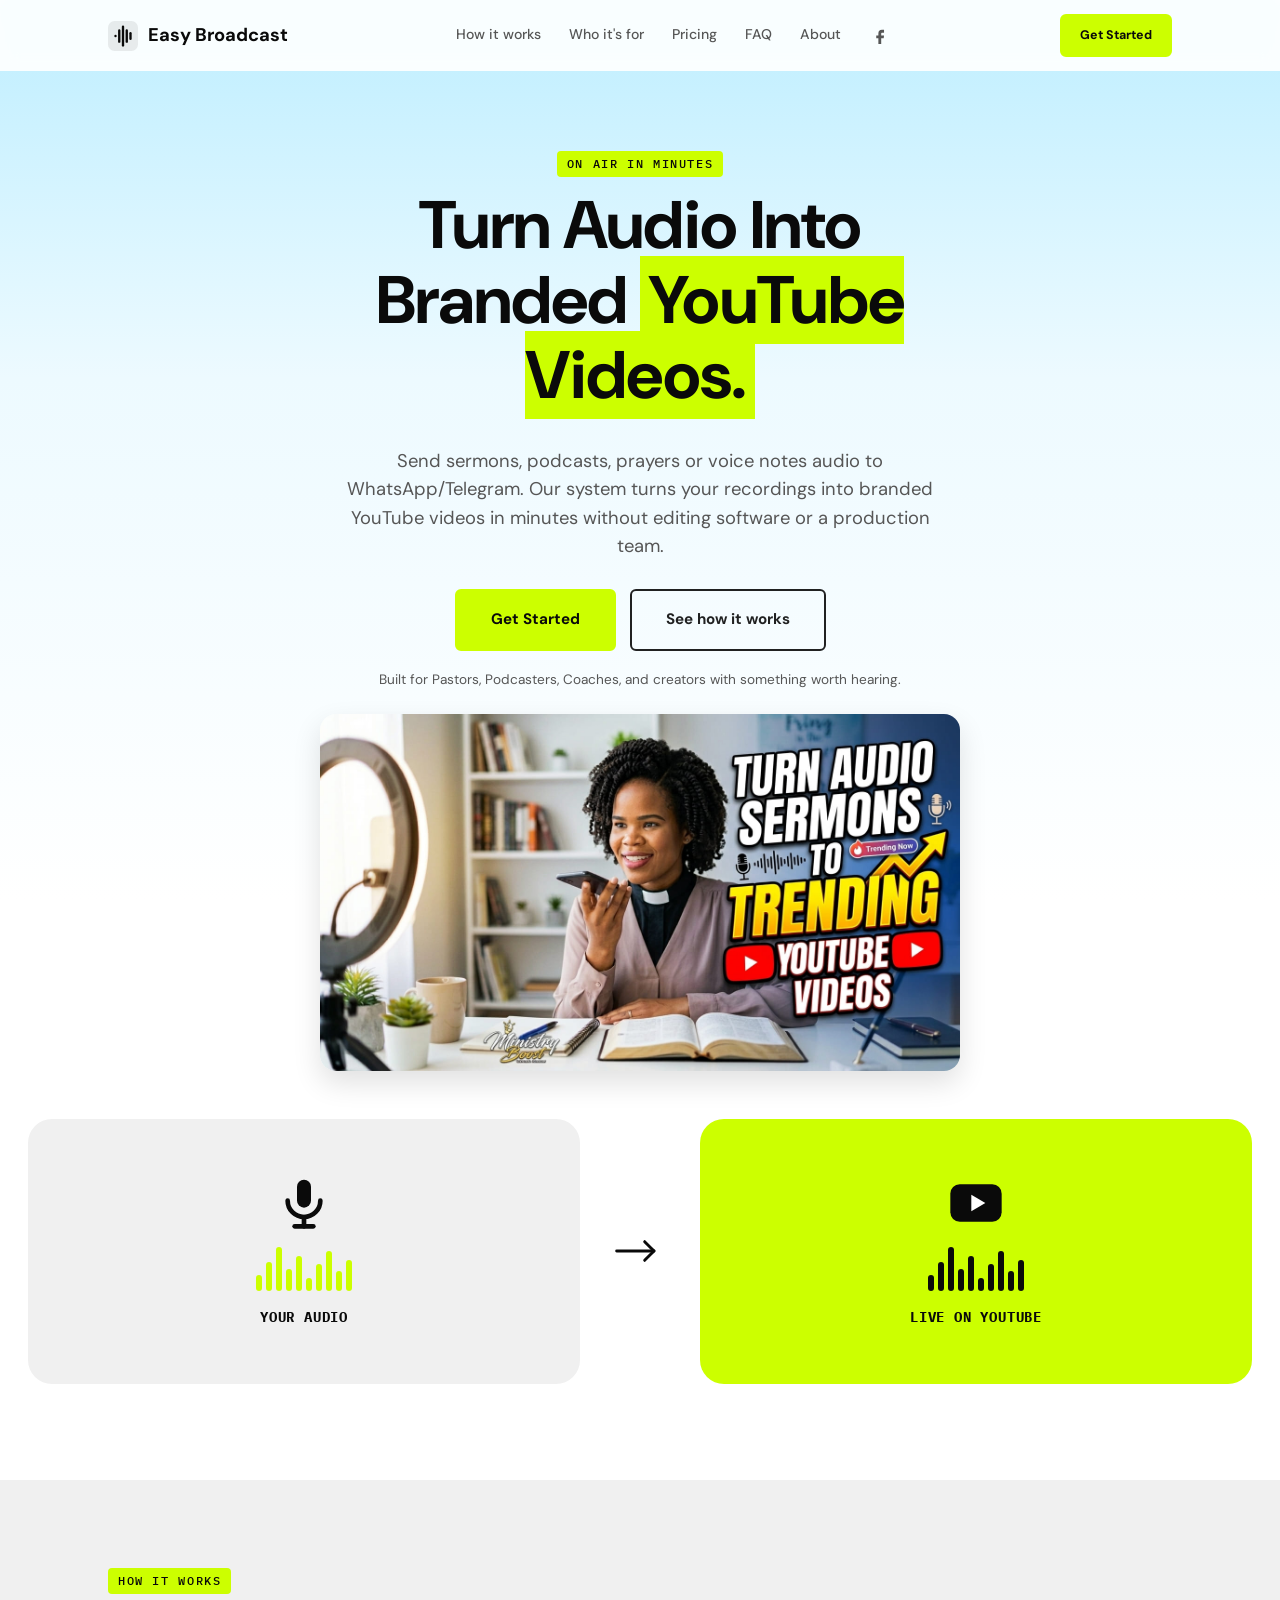
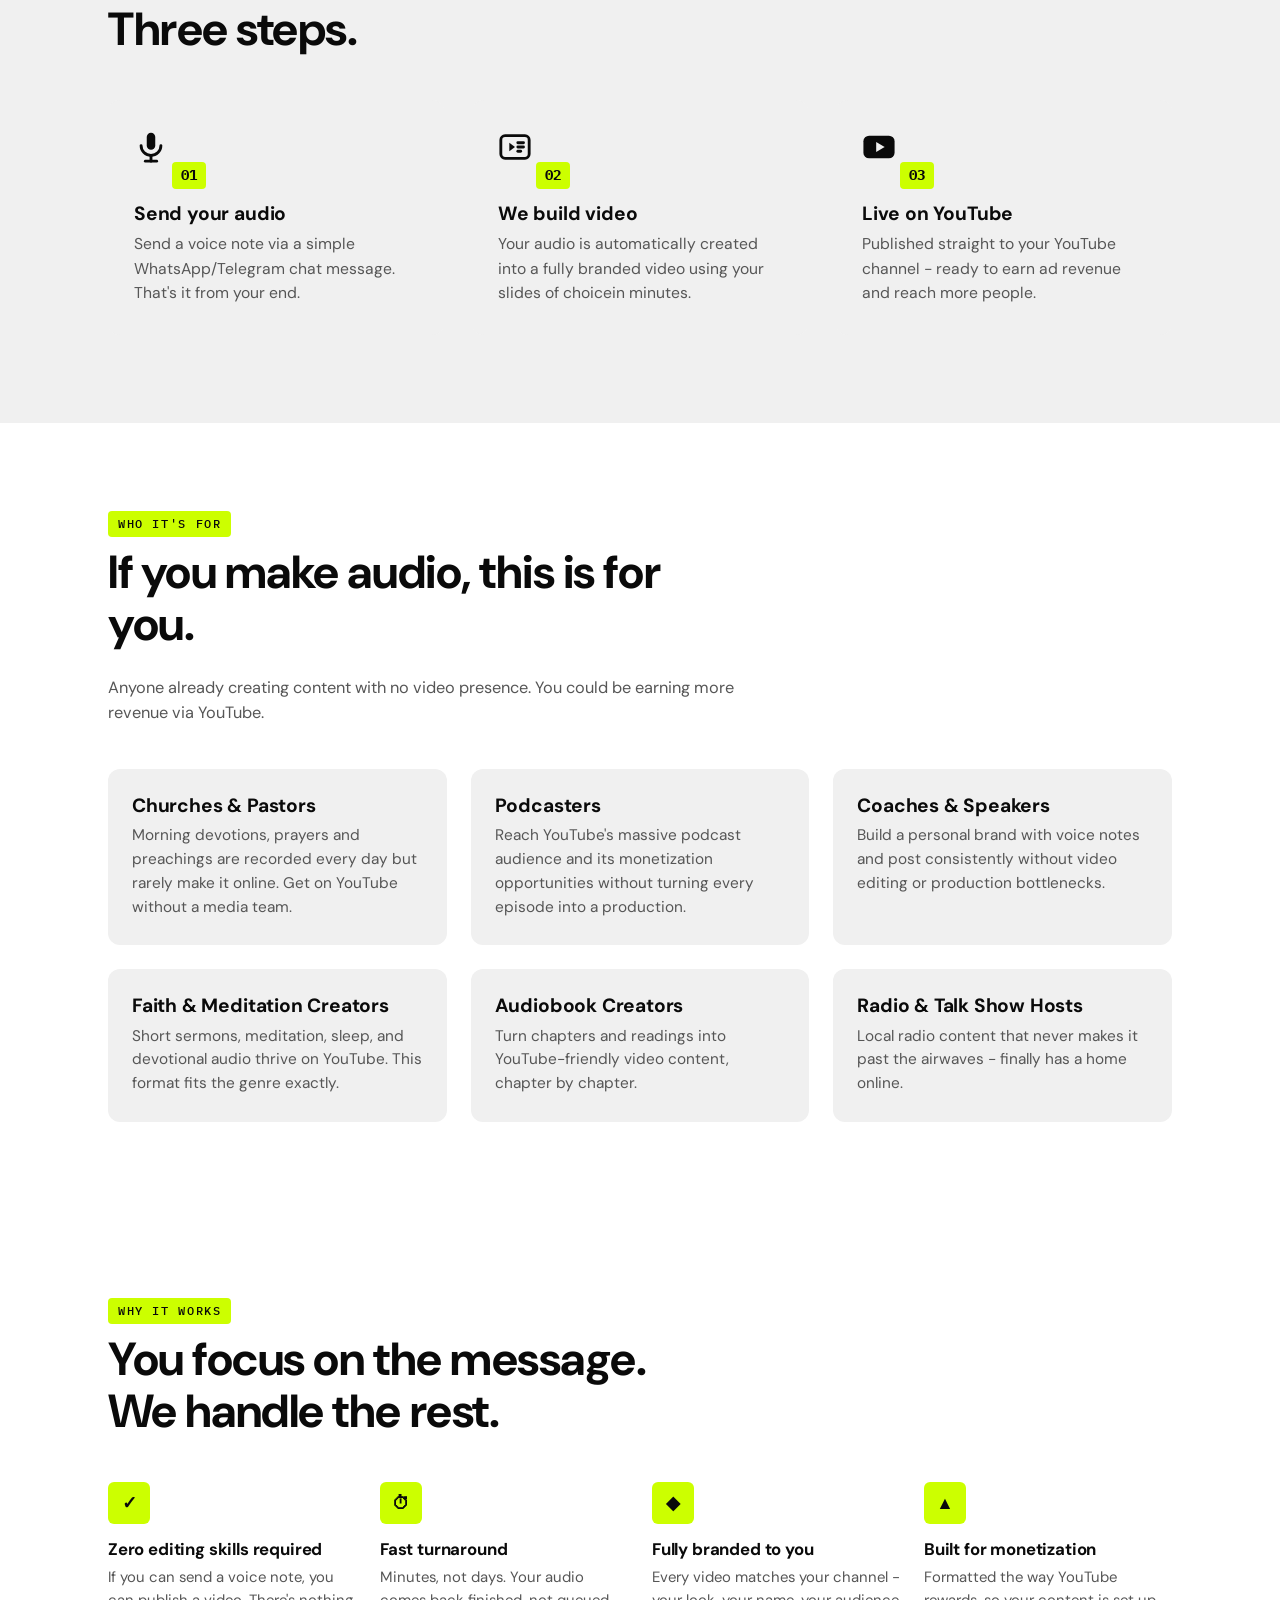
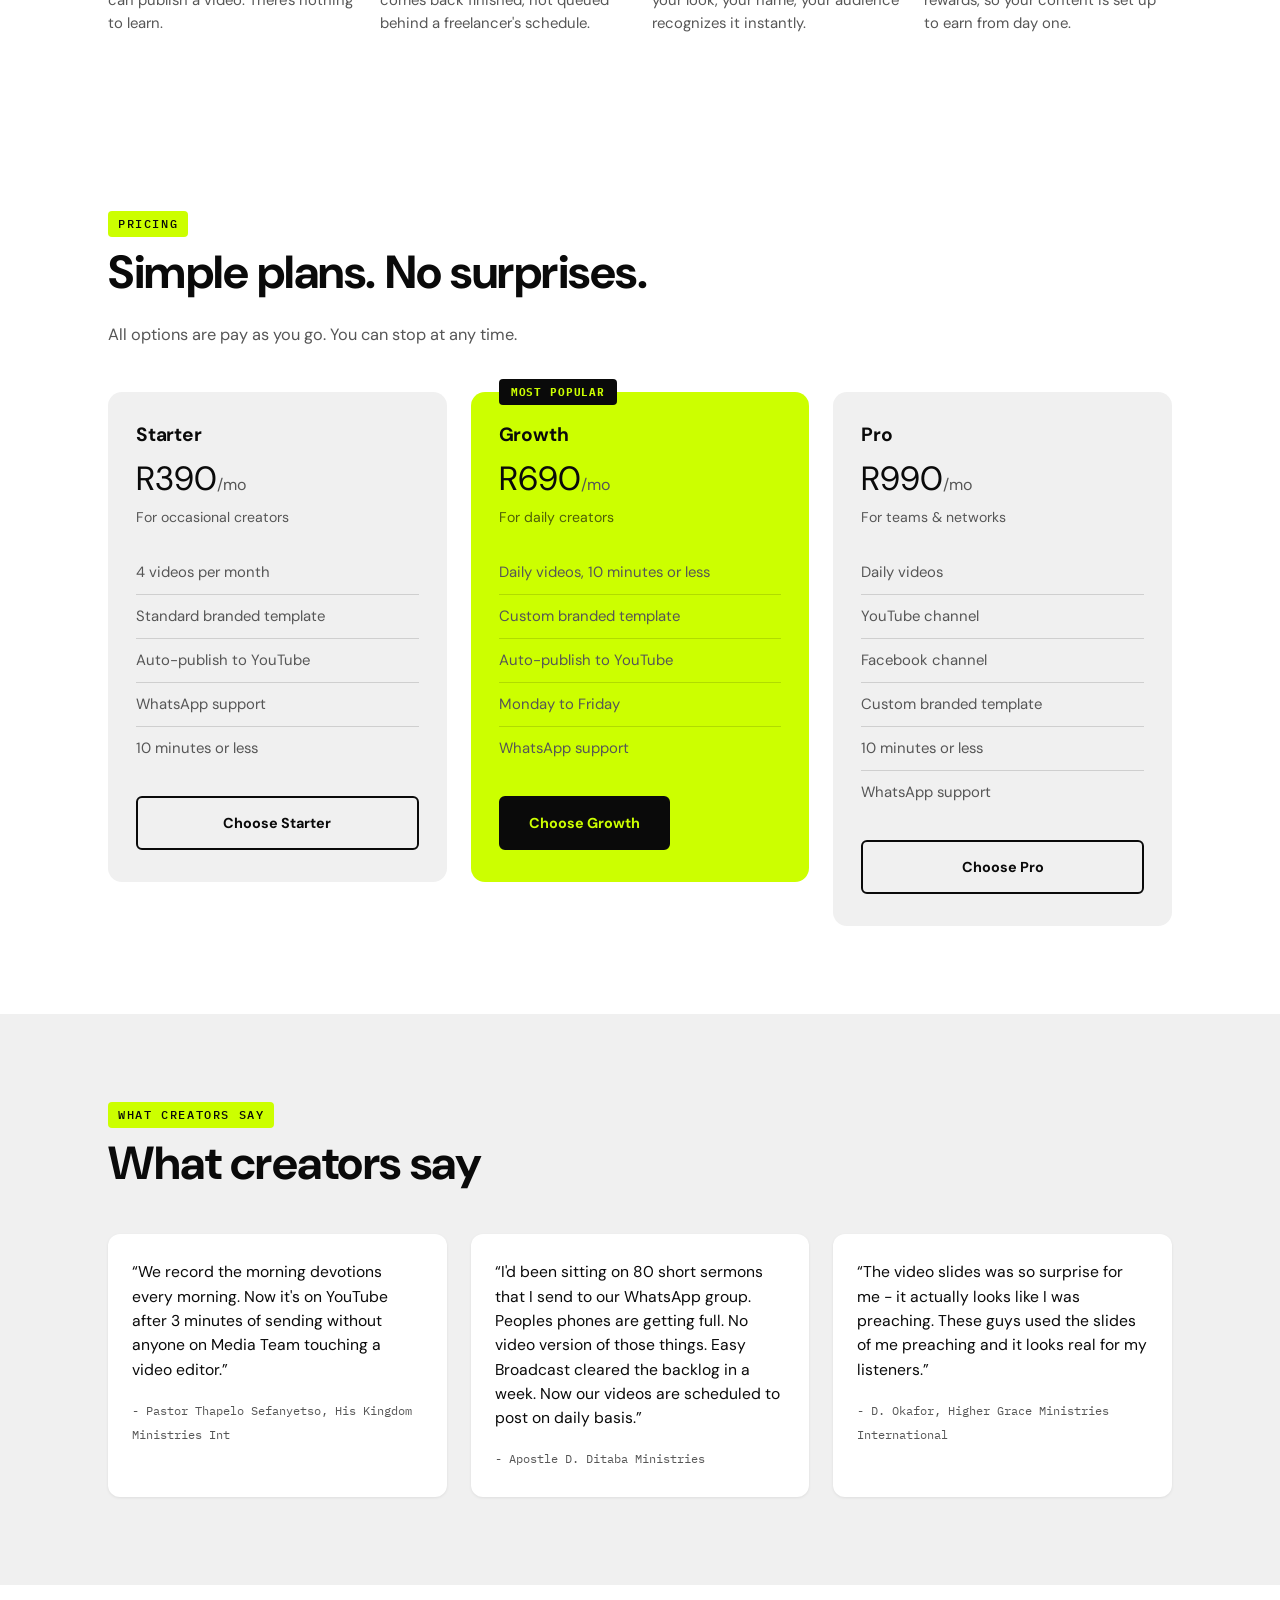
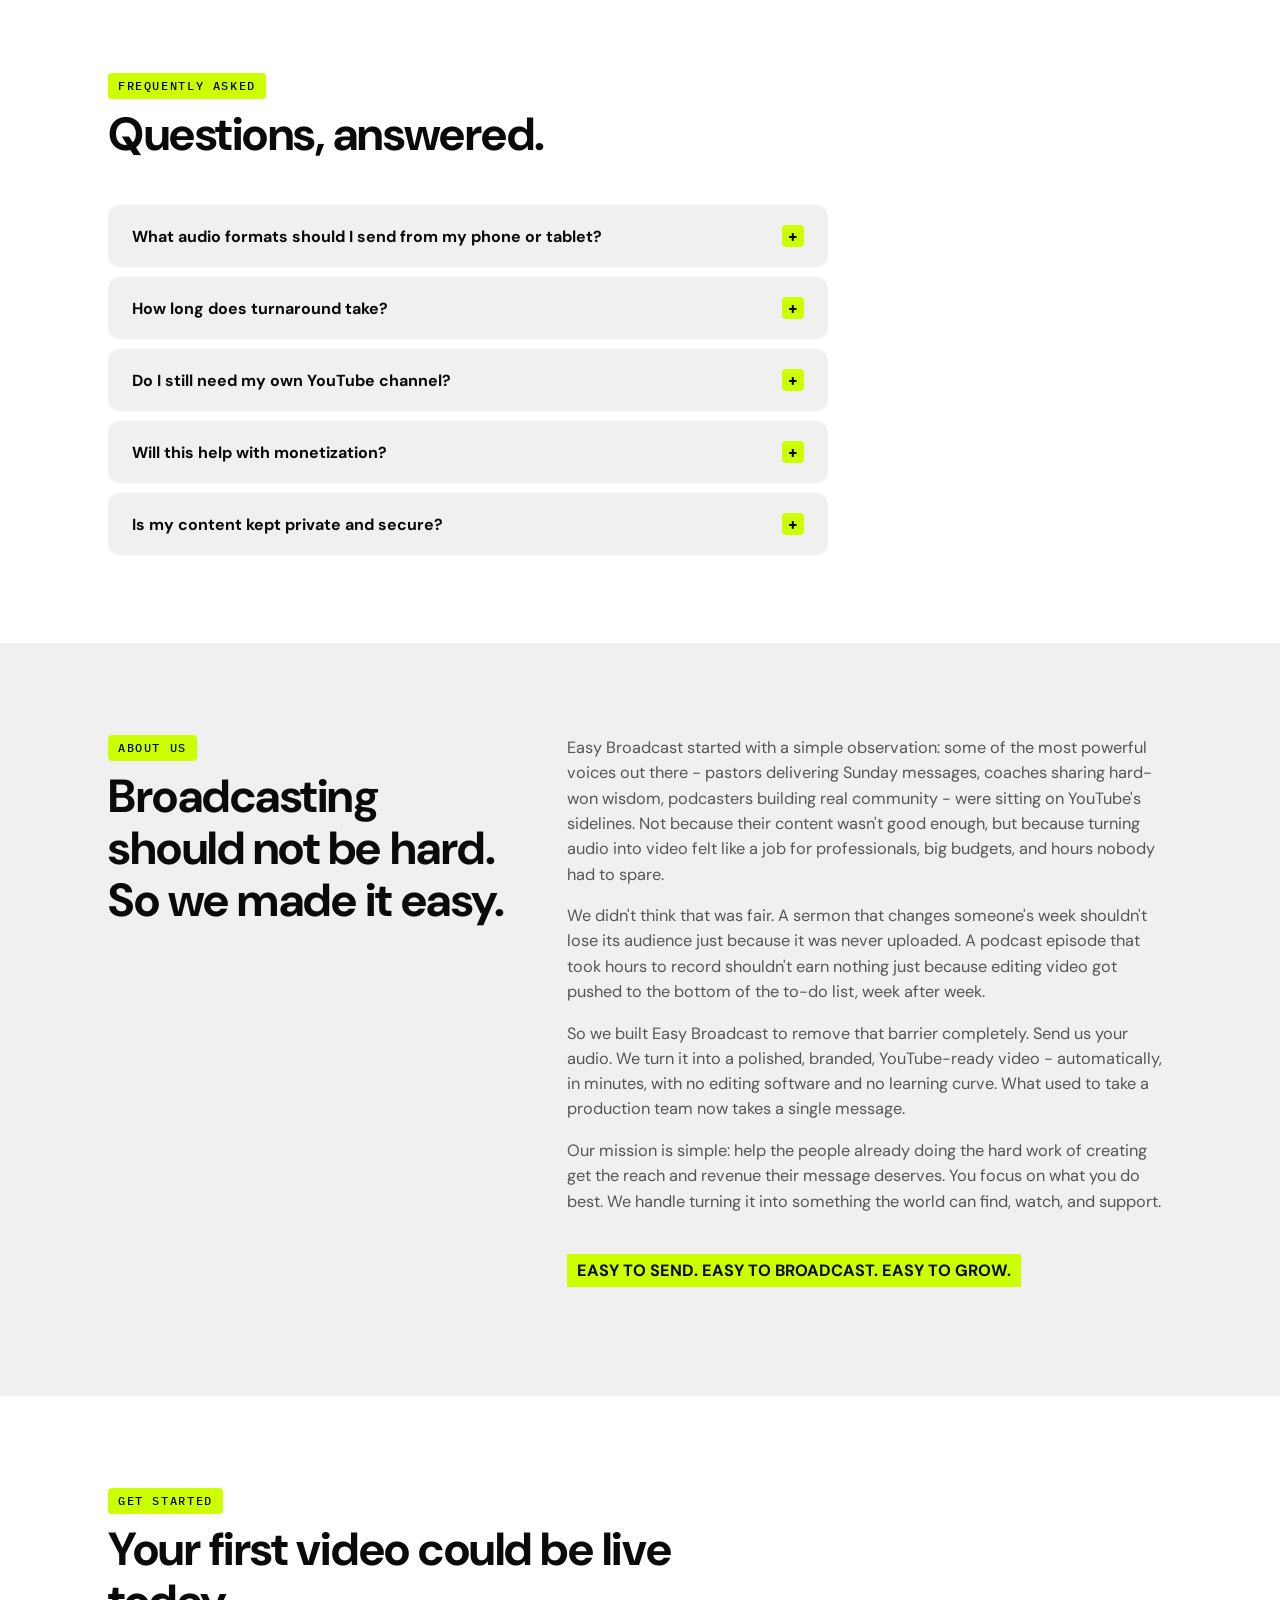
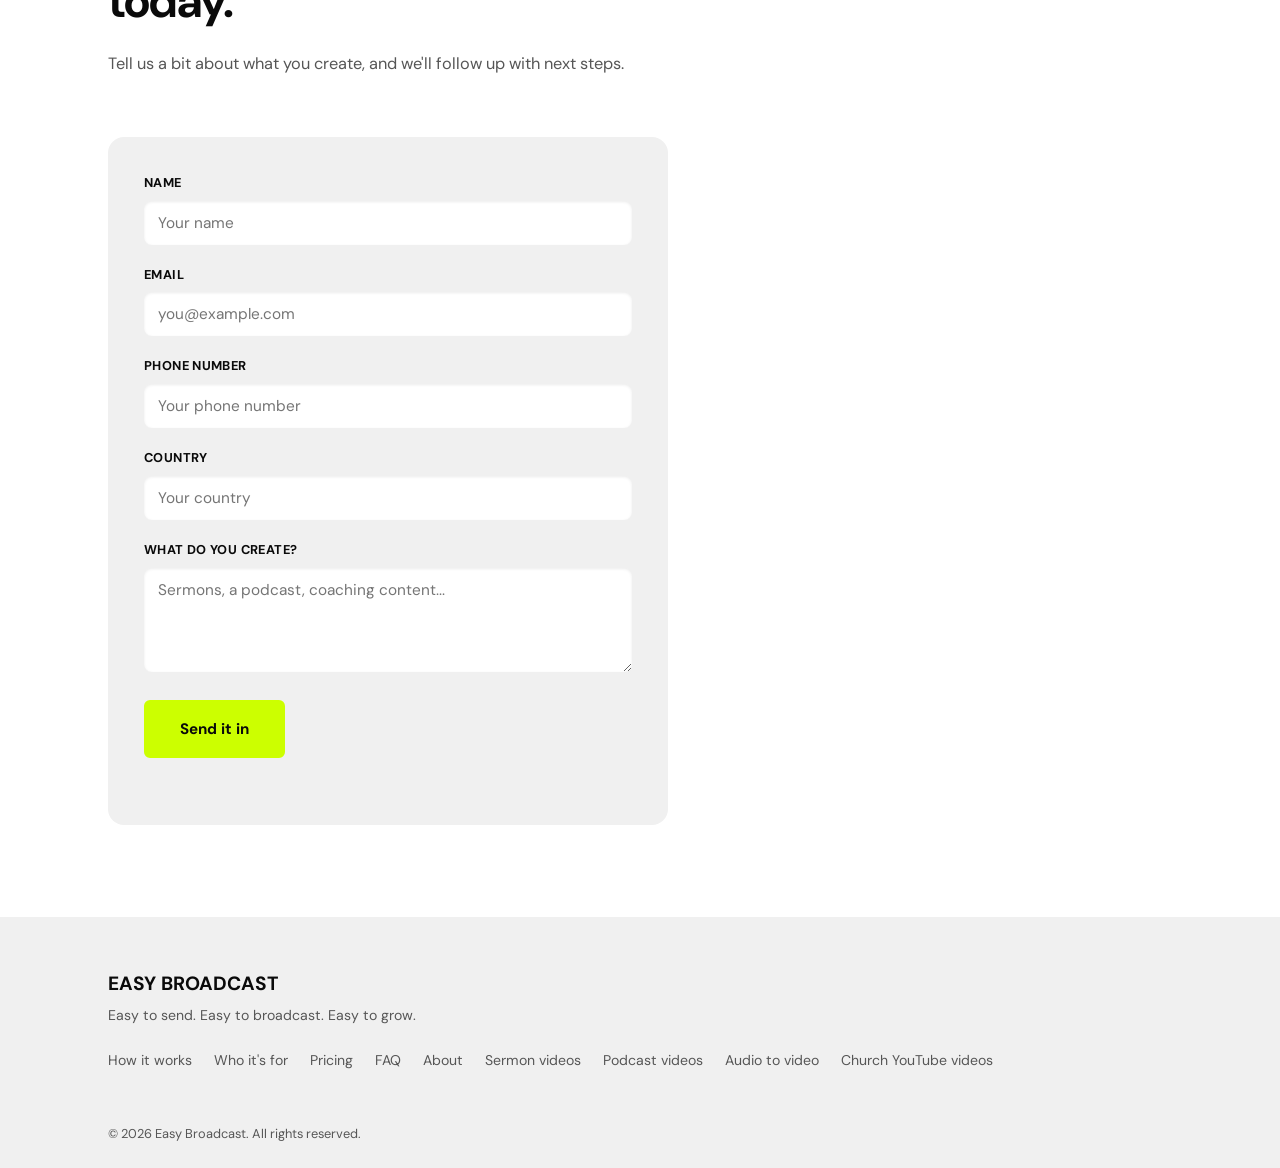
==== commit 1ecbe143: "rew" ====
--- a/index.html
+++ b/index.html
@@ -1,518 +1,518 @@
-<!DOCTYPE html>
-<html lang="en">
-<head>
-<meta charset="UTF-8">
-<meta name="viewport" content="width=device-width, initial-scale=1.0">
-<title>Turn Audio Into Branded YouTube Videos | Easy Broadcast</title>
-<meta name="description" content="Turn sermons, podcasts, prayers, and voice notes into branded YouTube videos with Easy Broadcast. No editing software needed. Publish faster and reach more people.">
-<link rel="canonical" href="https://easybroadcast.co.za/">
-<meta name="theme-color" content="#0a0a0a">
-
-<!-- Open Graph -->
-<meta property="og:title" content="Turn Audio Into Branded YouTube Videos | Easy Broadcast">
-<meta property="og:description" content="Turn audio recordings into branded YouTube videos automatically. No editing software. No production bottleneck. Just publish and grow.">
-<meta property="og:type" content="website">
-<meta property="og:url" content="https://easybroadcast.co.za/">
-<meta property="og:image" content="https://easybroadcast.co.za/hero-promo.jpg.jpeg">
-<meta property="og:image:alt" content="A minister speaking into a phone to turn sermon audio into a trending YouTube video.">
-
-<script type="application/ld+json">
-{
-  "@context": "https://schema.org",
-  "@graph": [
-    {
-      "@type": "Organization",
-      "@id": "https://easybroadcast.co.za/#organization",
-      "name": "Easy Broadcast",
-      "url": "https://easybroadcast.co.za/"
-    },
-    {
-      "@type": "Service",
-      "@id": "https://easybroadcast.co.za/#service",
-      "name": "Audio to YouTube Video Creation",
-      "serviceType": "Audio to YouTube video conversion",
-      "provider": { "@id": "https://easybroadcast.co.za/#organization" },
-      "areaServed": "Worldwide",
-      "description": "Turn sermons, podcasts, voice notes, and other audio into branded YouTube videos automatically."
-    },
-    {
-      "@type": "WebPage",
-      "@id": "https://easybroadcast.co.za/#webpage",
-      "url": "https://easybroadcast.co.za/",
-      "name": "Turn Audio Into Branded YouTube Videos | Easy Broadcast",
-      "isPartOf": { "@id": "https://easybroadcast.co.za/#website" },
-      "image": "https://easybroadcast.co.za/hero-promo.jpg.jpeg"
-    },
-    {
-      "@type": "WebSite",
-      "@id": "https://easybroadcast.co.za/#website",
-      "url": "https://easybroadcast.co.za/",
-      "name": "Easy Broadcast",
-      "publisher": { "@id": "https://easybroadcast.co.za/#organization" }
-    },
-    {
-      "@type": "FAQPage",
-      "@id": "https://easybroadcast.co.za/#faqpage",
-      "mainEntity": [
-        {
-          "@type": "Question",
-          "name": "What audio formats should I send from my phone or tablet?",
-          "acceptedAnswer": { "@type": "Answer", "text": "MP3, WAV, M4A, OGG, and voice notes sent directly through chat will all work." }
-        },
-        {
-          "@type": "Question",
-          "name": "How long does turnaround take?",
-          "acceptedAnswer": { "@type": "Answer", "text": "Once your template is ready, videos are published within 3 minutes of sending the audio." }
-        },
-        {
-          "@type": "Question",
-          "name": "Do I still need my own YouTube channel?",
-          "acceptedAnswer": { "@type": "Answer", "text": "Yes. Videos are published directly to your existing YouTube channel." }
-        }
-      ]
-    }
-  ]
-}
-</script>
-
-<link rel="icon" type="image/svg+xml" href="favicon.svg">
-
-<!-- Fonts: preconnect + preload for speed -->
-<link rel="preconnect" href="https://fonts.googleapis.com">
-<link rel="preconnect" href="https://fonts.gstatic.com" crossorigin>
-<link href="https://fonts.googleapis.com/css2?family=DM+Sans:wght@400;500;700&family=IBM+Plex+Mono:wght@500;700&display=swap" rel="stylesheet">
-<script src="https://challenges.cloudflare.com/turnstile/v0/api.js" async defer></script>
-
-<link rel="stylesheet" href="style.css">
-</head>
-<body>
-
-<!-- ============ NAV ============ -->
-<header class="nav" id="top">
-  <div class="wrap nav__inner">
-    <a href="#top" class="nav__logo">
-      <svg class="nav__mark" viewBox="0 0 64 64" aria-hidden="true">
-        <rect width="64" height="64" rx="14" fill="currentColor" opacity="0.08"/>
-        <g fill="none" stroke="currentColor" stroke-width="5" stroke-linecap="round">
-          <line x1="16" y1="32" x2="16" y2="32"/>
-          <line x1="24" y1="20" x2="24" y2="44"/>
-          <line x1="32" y1="12" x2="32" y2="52"/>
-          <line x1="40" y1="20" x2="40" y2="44"/>
-          <line x1="48" y1="26" x2="48" y2="38"/>
-        </g>
-      </svg>
-      Easy Broadcast
-    </a>
-    <button class="nav__toggle" type="button" aria-expanded="false" aria-controls="site-navigation" aria-label="Open navigation menu">
-      <span></span>
-      <span></span>
-      <span></span>
-    </button>
-    <nav class="nav__links" id="site-navigation">
-      <a href="#how">How it works</a>
-      <a href="#who">Who it's for</a>
-      <a href="#pricing">Pricing</a>
-      <a href="#faq">FAQ</a>
-      <a href="#about">About</a>
-      <a class="nav__social" href="https://www.facebook.com/easybroadcast" target="_blank" rel="noopener noreferrer" aria-label="Easy Broadcast on Facebook" title="Easy Broadcast on Facebook">
-        <svg viewBox="0 0 24 24" aria-hidden="true" focusable="false">
-          <path d="M14 8h3V4h-3c-3.3 0-5 1.9-5 5v3H6v4h3v8h4v-8h3.5l.5-4H13V9c0-.7.3-1 1-1Z" fill="currentColor"/>
-        </svg>
-      </a>
-    </nav>
-    <a href="#start" class="btn btn--sm btn--amber">Get Started</a>
-  </div>
-</header>
-
-<main>
-
-  <!-- ============ HERO ============ -->
-  <section class="hero">
-    <div class="wrap hero__inner">
-      <div class="hero__copy reveal">
-        <p class="eyebrow">On air in minutes</p>
-        <h1 class="hero__headline">Turn Audio Into<br>Branded <span class="ink-amber">YouTube Videos.</span></h1>
-        <p class="hero__sub">Send sermons, podcasts, prayers or voice notes audio to WhatsApp/Telegram. Our system turns your recordings into branded YouTube videos in minutes without editing software or a production team.</p>
-        <div class="hero__ctas">
-          <a href="#start" class="btn btn--amber btn--lg">Get Started</a>
-          <a href="#how" class="btn btn--ghost btn--lg">See how it works</a>
-        </div>
-        <p class="hero__note">Built for Pastors, Podcasters, Coaches, and creators with something worth hearing.</p>
-        <a class="hero__promo-link" href="#pricing" aria-label="View pricing">
-          <img class="hero__promo-image" src="hero-promo.jpg.jpeg" alt="A minister speaking into a phone to turn sermon audio into a trending YouTube video">
-        </a>
-      </div>
-
-      <div class="hero__visual reveal" aria-hidden="true">
-        <div class="icon-flow">
-          <div class="icon-tile">
-            <svg class="icon-tile__icon" viewBox="0 0 24 24" fill="none" xmlns="http://www.w3.org/2000/svg">
-              <rect x="9" y="2" width="6" height="12" rx="3" fill="currentColor"/>
-              <path d="M5 11a7 7 0 0 0 14 0" stroke="currentColor" stroke-width="2" stroke-linecap="round"/>
-              <line x1="12" y1="18" x2="12" y2="22" stroke="currentColor" stroke-width="2" stroke-linecap="round"/>
-              <line x1="8" y1="22" x2="16" y2="22" stroke="currentColor" stroke-width="2" stroke-linecap="round"/>
-            </svg>
-            <div class="waveform" id="waveform"></div>
-            <p class="icon-tile__label">Your audio</p>
-          </div>
-
-          <svg class="icon-flow__arrow" viewBox="0 0 40 24" fill="none" xmlns="http://www.w3.org/2000/svg">
-            <line x1="0" y1="12" x2="32" y2="12" stroke="currentColor" stroke-width="2.5" stroke-linecap="round"/>
-            <path d="M24 4L32 12L24 20" stroke="currentColor" stroke-width="2.5" stroke-linecap="round" stroke-linejoin="round"/>
-          </svg>
-
-          <div class="icon-tile icon-tile--amber">
-            <svg class="icon-tile__icon" viewBox="0 0 24 24" fill="none" xmlns="http://www.w3.org/2000/svg">
-              <rect x="1" y="4" width="22" height="16" rx="4" fill="currentColor"/>
-              <path d="M10 8.5L16 12L10 15.5V8.5Z" fill="var(--paper)"/>
-            </svg>
-            <div class="waveform" id="waveform-youtube"></div>
-            <p class="icon-tile__label">Live on YouTube</p>
-          </div>
-        </div>
-      </div>
-    </div>
-  </section>
-  <!-- ============ HOW IT WORKS ============ -->
-  <section id="how" class="how">
-    <div class="wrap">
-      <div class="section-head reveal">
-        <p class="eyebrow">How it works</p>
-        <h2>Three steps.</h2>
-      </div>
-
-      <ol class="steps">
-        <li class="step reveal">
-          <svg class="step__icon" viewBox="0 0 24 24" fill="none" xmlns="http://www.w3.org/2000/svg">
-            <rect x="9" y="2" width="6" height="12" rx="3" fill="currentColor"/>
-            <path d="M5 11a7 7 0 0 0 14 0" stroke="currentColor" stroke-width="2" stroke-linecap="round"/>
-            <line x1="12" y1="18" x2="12" y2="22" stroke="currentColor" stroke-width="2" stroke-linecap="round"/>
-            <line x1="8" y1="22" x2="16" y2="22" stroke="currentColor" stroke-width="2" stroke-linecap="round"/>
-          </svg>
-          <span class="step__num">01</span>
-          <h3>Send your audio</h3>
-          <p>Send a voice note via a simple WhatsApp/Telegram chat message. That's it from your end.</p>
-        </li>
-        <li class="step reveal">
-          <svg class="step__icon" viewBox="0 0 24 24" fill="none" xmlns="http://www.w3.org/2000/svg">
-            <rect x="2" y="4" width="20" height="16" rx="3" stroke="currentColor" stroke-width="2"/>
-            <path d="M8 9L12 12L8 15V9Z" fill="currentColor"/>
-            <line x1="14" y1="9" x2="18" y2="9" stroke="currentColor" stroke-width="2" stroke-linecap="round"/>
-            <line x1="14" y1="12" x2="18" y2="12" stroke="currentColor" stroke-width="2" stroke-linecap="round"/>
-            <line x1="14" y1="15" x2="16" y2="15" stroke="currentColor" stroke-width="2" stroke-linecap="round"/>
-          </svg>
-          <span class="step__num">02</span>
-          <h3>We build video</h3>
-          <p>Your audio is automatically created into a fully branded video using your slides of choicein minutes.</p>
-        </li>
-        <li class="step reveal">
-          <svg class="step__icon" viewBox="0 0 24 24" fill="none" xmlns="http://www.w3.org/2000/svg">
-            <rect x="1" y="4" width="22" height="16" rx="4" fill="currentColor"/>
-            <path d="M10 8.5L16 12L10 15.5V8.5Z" fill="var(--paper-dim)"/>
-          </svg>
-          <span class="step__num">03</span>
-          <h3>Live on YouTube</h3>
-          <p>Published straight to your YouTube channel - ready to earn ad revenue and reach more people.</p>
-        </li>
-      </ol>
-    </div>
-  </section>
-
-  <!-- ============ WHO IT'S FOR ============ -->
-  <section id="who" class="who">
-    <div class="wrap">
-      <div class="section-head reveal">
-        <p class="eyebrow eyebrow--dark">Who it's for</p>
-        <h2>If you make audio, this is for you.</h2>
-        <p class="section-lede">Anyone already creating content with no video presence. You could be earning more revenue via YouTube.</p>
-      </div>
-
-      <div class="who__grid">
-        <div class="who__card reveal">
-          <h3>Churches &amp; Pastors</h3>
-          <p>Morning devotions, prayers and preachings are recorded every day but rarely make it online. Get on YouTube without a media team.</p>
-        </div>
-        <div class="who__card reveal">
-          <h3>Podcasters</h3>
-          <p>Reach YouTube's massive podcast audience and its monetization opportunities without turning every episode into a production.</p>
-        </div>
-        <div class="who__card reveal">
-          <h3>Coaches &amp; Speakers</h3>
-          <p>Build a personal brand with voice notes and post consistently without video editing or production bottlenecks.</p>
-        </div>
-        <div class="who__card reveal">
-          <h3>Faith &amp; Meditation Creators</h3>
-          <p>Short sermons, meditation, sleep, and devotional audio thrive on YouTube. This format fits the genre exactly.</p>
-        </div>
-        <div class="who__card reveal">
-          <h3>Audiobook Creators</h3>
-          <p>Turn chapters and readings into YouTube-friendly video content, chapter by chapter.</p>
-        </div>
-        <div class="who__card reveal">
-          <h3>Radio &amp; Talk Show Hosts</h3>
-          <p>Local radio content that never makes it past the airwaves - finally has a home online.</p>
-        </div>
-      </div>
-    </div>
-  </section>
-
-  <!-- ============ BENEFITS ============ -->
-  <section class="benefits">
-    <div class="wrap">
-      <div class="section-head reveal">
-        <p class="eyebrow">Why it works</p>
-        <h2>You focus on the message.<br>We handle the rest.</h2>
-      </div>
-
-      <div class="benefits__grid">
-        <div class="benefit reveal">
-          <div class="benefit__icon">✓</div>
-          <h3>Zero editing skills required</h3>
-          <p>If you can send a voice note, you can publish a video. There's nothing to learn.</p>
-        </div>
-        <div class="benefit reveal">
-          <div class="benefit__icon">⏱</div>
-          <h3>Fast turnaround</h3>
-          <p>Minutes, not days. Your audio comes back finished, not queued behind a freelancer's schedule.</p>
-        </div>
-        <div class="benefit reveal">
-          <div class="benefit__icon">◆</div>
-          <h3>Fully branded to you</h3>
-          <p>Every video matches your channel - your look, your name, your audience recognizes it instantly.</p>
-        </div>
-        <div class="benefit reveal">
-          <div class="benefit__icon">▲</div>
-          <h3>Built for monetization</h3>
-          <p>Formatted the way YouTube rewards, so your content is set up to earn from day one.</p>
-        </div>
-      </div>
-    </div>
-  </section>
-
-  <!-- ============ PRICING ============ -->
-  <section id="pricing" class="pricing">
-    <div class="wrap">
-      <div class="section-head reveal">
-        <p class="eyebrow eyebrow--dark">Pricing</p>
-        <h2>Simple plans. No surprises.</h2>
-        <p class="section-lede">All options are pay as you go. You can stop at any time.</p>
-      </div>
-
-      <div class="pricing__grid">
-        <div class="plan reveal">
-          <h3>Starter</h3>
-          <p class="plan__price">R390<span>/mo</span></p>
-          <p class="plan__for">For occasional creators</p>
-          <ul>
-            <li>4 videos per month</li>
-            <li>Standard branded template</li>
-            <li>Auto-publish to YouTube</li>
-            <li>WhatsApp support</li>
-            <li>10 minutes or less</li>
-          </ul>
-          <a href="#start" class="btn btn--outline">Choose Starter</a>
-        </div>
-
-        <div class="plan plan--featured reveal">
-          <p class="plan__badge">Most popular</p>
-          <h3>Growth</h3>
-          <p class="plan__price">R690<span>/mo</span></p>
-          <p class="plan__for">For daily creators</p>
-          <ul>
-            <li>Daily videos, 10 minutes or less</li>
-            <li>Custom branded template</li>
-            <li>Auto-publish to YouTube</li>
-            <li>Monday to Friday</li>
-            <li>WhatsApp support</li>
-          </ul>
-          <a href="#start" class="btn btn--amber">Choose Growth</a>
-        </div>
-
-        <div class="plan reveal">
-          <h3>Pro</h3>
-          <p class="plan__price">R990<span>/mo</span></p>
-          <p class="plan__for">For teams &amp; networks</p>
-          <ul>
-            <li>Daily videos</li>
-            <li>YouTube channel</li>
-            <li>Facebook channel</li>
-            <li>Custom branded template</li>
-            <li>10 minutes or less</li>
-            <li>WhatsApp support</li>
-          </ul>
-          <a href="#start" class="btn btn--outline">Choose Pro</a>
-        </div>
-      </div>
-    </div>
-  </section>
-
-  <!-- ============ TESTIMONIALS ============ -->
-  <section class="testimonials">
-    <div class="wrap">
-      <div class="section-head reveal">
-        <p class="eyebrow">What creators say</p>
-        <h2>What creators say</h2>
-      </div>
-
-      <div class="testimonials__grid">
-        <blockquote class="testimonial reveal">
-          <p>“We record the morning devotions every morning. Now it's on YouTube after 3 minutes of sending without anyone on Media Team touching a video editor.”</p>
-          <cite>- Pastor Thapelo Sefanyetso, His Kingdom Ministries Int</cite>
-        </blockquote>
-        <blockquote class="testimonial reveal">
-          <p>“I'd been sitting on 80 short sermons that I send to our WhatsApp group. Peoples phones are getting full. No video version of those things. Easy Broadcast cleared the backlog in a week. Now our videos are scheduled to post on daily basis.”</p>
-          <cite>- Apostle D. Ditaba Ministries</cite>
-        </blockquote>
-        <blockquote class="testimonial reveal">
-          <p>“The video slides was so surprise for me - it actually looks like I was preaching. These guys used the slides of me preaching and it looks real for my listeners.”</p>
-          <cite>- D. Okafor, Higher Grace Ministries International</cite>
-        </blockquote>
-      </div>
-    </div>
-  </section>
-
-  <!-- ============ FAQ ============ -->
-  <section id="faq" class="faq">
-    <div class="wrap">
-      <div class="section-head reveal">
-        <p class="eyebrow eyebrow--dark">Frequently asked</p>
-        <h2>Questions, answered.</h2>
-      </div>
-
-      <div class="accordion reveal">
-        <div class="accordion__item">
-          <button class="accordion__trigger" aria-expanded="false">
-            <span>What audio formats should I send from my phone or tablet?</span>
-            <span class="accordion__icon">+</span>
-          </button>
-          <div class="accordion__panel">
-            <p>MP3, WAV, M4A, OGG, and voice notes sent directly through chat will all work. If you're not sure, just send it - we'll let you know if we need a different format.</p>
-          </div>
-        </div>
-        <div class="accordion__item">
-          <button class="accordion__trigger" aria-expanded="false">
-            <span>How long does turnaround take?</span>
-            <span class="accordion__icon">+</span>
-          </button>
-          <div class="accordion__panel">
-            <p>We charge a flat R600 to create a video template. Once your template is ready, videos are published within 3 minutes of sending the audio.</p>
-          </div>
-        </div>
-        <div class="accordion__item">
-          <button class="accordion__trigger" aria-expanded="false">
-            <span>Do I still need my own YouTube channel?</span>
-            <span class="accordion__icon">+</span>
-          </button>
-          <div class="accordion__panel">
-            <p>Yes - videos are published directly to your existing channel, not ours. So your monetization, subscribers, and history stay exactly where they are.</p>
-          </div>
-        </div>
-        <div class="accordion__item">
-          <button class="accordion__trigger" aria-expanded="false">
-            <span>Will this help with monetization?</span>
-            <span class="accordion__icon">+</span>
-          </button>
-          <div class="accordion__panel">
-            <p>Every video is formatted the way YouTube favors for watch time and discovery, which supports meeting monetization requirements faster than audio-only uploads.</p>
-          </div>
-        </div>
-        <div class="accordion__item">
-          <button class="accordion__trigger" aria-expanded="false">
-            <span>Is my content kept private and secure?</span>
-            <span class="accordion__icon">+</span>
-          </button>
-          <div class="accordion__panel">
-            <p>Your audio is only used to produce your video. It's never shared, sold, or repurposed for anyone else's content.</p>
-          </div>
-        </div>
-      </div>
-    </div>
-  </section>
-
-  <!-- ============ ABOUT ============ -->
-  <section id="about" class="about">
-    <div class="wrap about__inner">
-      <div class="section-head reveal">
-        <p class="eyebrow">About us</p>
-        <h2>Broadcasting should not be hard.<br>So we made it easy.</h2>
-      </div>
-      <div class="about__copy reveal">
-        <p>Easy Broadcast started with a simple observation: some of the most powerful voices out there - pastors delivering Sunday messages, coaches sharing hard-won wisdom, podcasters building real community - were sitting on YouTube's sidelines. Not because their content wasn't good enough, but because turning audio into video felt like a job for professionals, big budgets, and hours nobody had to spare.</p>
-        <p>We didn't think that was fair. A sermon that changes someone's week shouldn't lose its audience just because it was never uploaded. A podcast episode that took hours to record shouldn't earn nothing just because editing video got pushed to the bottom of the to-do list, week after week.</p>
-        <p>So we built Easy Broadcast to remove that barrier completely. Send us your audio. We turn it into a polished, branded, YouTube-ready video - automatically, in minutes, with no editing software and no learning curve. What used to take a production team now takes a single message.</p>
-        <p>Our mission is simple: help the people already doing the hard work of creating get the reach and revenue their message deserves. You focus on what you do best. We handle turning it into something the world can find, watch, and support.</p>
-        <p class="about__sign">Easy to send. Easy to broadcast. Easy to grow.</p>
-      </div>
-    </div>
-  </section>
-
-  <!-- ============ FINAL CTA / FORM ============ -->
-  <section id="start" class="cta">
-    <div class="wrap cta__inner">
-      <div class="section-head reveal">
-        <p class="eyebrow">Get started</p>
-        <h2>Your first video could be live today.</h2>
-        <p class="section-lede">Tell us a bit about what you create, and we'll follow up with next steps.</p>
-      </div>
-
-      <form class="form reveal" id="signup-form" action="#" method="post">
-        <input type="hidden" name="_subject" id="form-subject" value="Easy Broadcast Form">
-        <input type="hidden" name="tab" value="EasyBroadcast">
-        <input type="hidden" name="sheet" value="EasyBroadcast">
-        <div class="form__row">
-          <label for="name">Name</label>
-          <input type="text" id="name" name="name" placeholder="Your name" autocomplete="name" required>
-        </div>
-        <div class="form__row">
-          <label for="email">Email</label>
-          <input type="email" id="email" name="email" placeholder="you@example.com" autocomplete="email" required>
-        </div>
-        <div class="form__row">
-          <label for="phone">Phone number</label>
-          <input type="tel" id="phone" name="phone" placeholder="Your phone number" autocomplete="tel" required>
-        </div>
-        <div class="form__row">
-          <label for="country">Country</label>
-          <input type="text" id="country" name="country" placeholder="Your country" autocomplete="country-name" required>
-        </div>
-        <div class="form__row">
-          <label for="message">What do you create?</label>
-          <textarea id="message" name="message" rows="4" placeholder="Sermons, a podcast, coaching content..."></textarea>
-        </div>
-        <div class="cf-turnstile" data-sitekey="0x4AAAAAAEs4vwBpKXcVPJgG" data-action="signup"></div>
-        <button type="submit" class="btn btn--amber btn--lg">Send it in</button>
-        <p class="form__note" id="form-note" role="status" aria-live="polite"></p>
-      </form>
-    </div>
-  </section>
-
-</main>
-
-<!-- ============ FOOTER ============ -->
-<footer class="footer">
-  <div class="wrap footer__inner">
-    <div class="footer__brand">
-      <p class="footer__logo">Easy Broadcast</p>
-      <p class="footer__tag">Easy to send. Easy to broadcast. Easy to grow.</p>
-    </div>
-    <nav class="footer__links">
-      <a href="#how">How it works</a>
-      <a href="#who">Who it's for</a>
-      <a href="#pricing">Pricing</a>
-      <a href="#faq">FAQ</a>
-      <a href="#about">About</a>
-      <a href="sermon-to-youtube-video.html">Sermon videos</a>
-      <a href="podcast-to-youtube-video.html">Podcast videos</a>
-      <a href="audio-to-video.html">Audio to video</a>
-      <a href="youtube-video-creation-for-churches.html">Church YouTube videos</a>
-    </nav>
-  </div>
-  <div class="wrap">
-    <p class="footer__copy">© <span id="year"></span> Easy Broadcast. All rights reserved.</p>
-  </div>
-</footer>
-
-<script src="script.js"></script>
-</body>
-</html>
-
+<!DOCTYPE html>
+<html lang="en">
+<head>
+<meta charset="UTF-8">
+<meta name="viewport" content="width=device-width, initial-scale=1.0">
+<title>Turn Audio Into Branded YouTube Videos | Easy Broadcast</title>
+<meta name="description" content="Turn sermons, podcasts, prayers, and voice notes into branded YouTube videos with Easy Broadcast. No editing software needed. Publish faster and reach more people.">
+<link rel="canonical" href="https://easybroadcast.co.za/">
+<meta name="theme-color" content="#0a0a0a">
+
+<!-- Open Graph -->
+<meta property="og:title" content="Turn Audio Into Branded YouTube Videos | Easy Broadcast">
+<meta property="og:description" content="Turn audio recordings into branded YouTube videos automatically. No editing software. No production bottleneck. Just publish and grow.">
+<meta property="og:type" content="website">
+<meta property="og:url" content="https://easybroadcast.co.za/">
+<meta property="og:image" content="https://easybroadcast.co.za/hero-promo.jpg.jpeg">
+<meta property="og:image:alt" content="A minister speaking into a phone to turn sermon audio into a trending YouTube video.">
+
+<script type="application/ld+json">
+{
+  "@context": "https://schema.org",
+  "@graph": [
+    {
+      "@type": "Organization",
+      "@id": "https://easybroadcast.co.za/#organization",
+      "name": "Easy Broadcast",
+      "url": "https://easybroadcast.co.za/"
+    },
+    {
+      "@type": "Service",
+      "@id": "https://easybroadcast.co.za/#service",
+      "name": "Audio to YouTube Video Creation",
+      "serviceType": "Audio to YouTube video conversion",
+      "provider": { "@id": "https://easybroadcast.co.za/#organization" },
+      "areaServed": "Worldwide",
+      "description": "Turn sermons, podcasts, voice notes, and other audio into branded YouTube videos automatically."
+    },
+    {
+      "@type": "WebPage",
+      "@id": "https://easybroadcast.co.za/#webpage",
+      "url": "https://easybroadcast.co.za/",
+      "name": "Turn Audio Into Branded YouTube Videos | Easy Broadcast",
+      "isPartOf": { "@id": "https://easybroadcast.co.za/#website" },
+      "image": "https://easybroadcast.co.za/hero-promo.jpg.jpeg"
+    },
+    {
+      "@type": "WebSite",
+      "@id": "https://easybroadcast.co.za/#website",
+      "url": "https://easybroadcast.co.za/",
+      "name": "Easy Broadcast",
+      "publisher": { "@id": "https://easybroadcast.co.za/#organization" }
+    },
+    {
+      "@type": "FAQPage",
+      "@id": "https://easybroadcast.co.za/#faqpage",
+      "mainEntity": [
+        {
+          "@type": "Question",
+          "name": "What audio formats should I send from my phone or tablet?",
+          "acceptedAnswer": { "@type": "Answer", "text": "MP3, WAV, M4A, OGG, and voice notes sent directly through chat will all work." }
+        },
+        {
+          "@type": "Question",
+          "name": "How long does turnaround take?",
+          "acceptedAnswer": { "@type": "Answer", "text": "Once your template is ready, videos are published within 3 minutes of sending the audio." }
+        },
+        {
+          "@type": "Question",
+          "name": "Do I still need my own YouTube channel?",
+          "acceptedAnswer": { "@type": "Answer", "text": "Yes. Videos are published directly to your existing YouTube channel." }
+        }
+      ]
+    }
+  ]
+}
+</script>
+
+<link rel="icon" type="image/svg+xml" href="favicon.svg">
+
+<!-- Fonts: preconnect + preload for speed -->
+<link rel="preconnect" href="https://fonts.googleapis.com">
+<link rel="preconnect" href="https://fonts.gstatic.com" crossorigin>
+<link href="https://fonts.googleapis.com/css2?family=DM+Sans:wght@400;500;700&family=IBM+Plex+Mono:wght@500;700&display=swap" rel="stylesheet">
+<script src="https://challenges.cloudflare.com/turnstile/v0/api.js" async defer></script>
+
+<link rel="stylesheet" href="style.css">
+</head>
+<body>
+
+<!-- ============ NAV ============ -->
+<header class="nav" id="top">
+  <div class="wrap nav__inner">
+    <a href="#top" class="nav__logo">
+      <svg class="nav__mark" viewBox="0 0 64 64" aria-hidden="true">
+        <rect width="64" height="64" rx="14" fill="currentColor" opacity="0.08"/>
+        <g fill="none" stroke="currentColor" stroke-width="5" stroke-linecap="round">
+          <line x1="16" y1="32" x2="16" y2="32"/>
+          <line x1="24" y1="20" x2="24" y2="44"/>
+          <line x1="32" y1="12" x2="32" y2="52"/>
+          <line x1="40" y1="20" x2="40" y2="44"/>
+          <line x1="48" y1="26" x2="48" y2="38"/>
+        </g>
+      </svg>
+      Easy Broadcast
+    </a>
+    <button class="nav__toggle" type="button" aria-expanded="false" aria-controls="site-navigation" aria-label="Open navigation menu">
+      <span></span>
+      <span></span>
+      <span></span>
+    </button>
+    <nav class="nav__links" id="site-navigation">
+      <a href="#how">How it works</a>
+      <a href="#who">Who it's for</a>
+      <a href="#pricing">Pricing</a>
+      <a href="#faq">FAQ</a>
+      <a href="#about">About</a>
+      <a class="nav__social" href="https://www.facebook.com/easybroadcast" target="_blank" rel="noopener noreferrer" aria-label="Easy Broadcast on Facebook" title="Easy Broadcast on Facebook">
+        <svg viewBox="0 0 24 24" aria-hidden="true" focusable="false">
+          <path d="M14 8h3V4h-3c-3.3 0-5 1.9-5 5v3H6v4h3v8h4v-8h3.5l.5-4H13V9c0-.7.3-1 1-1Z" fill="currentColor"/>
+        </svg>
+      </a>
+    </nav>
+    <a href="#start" class="btn btn--sm btn--amber">Get Started</a>
+  </div>
+</header>
+
+<main>
+
+  <!-- ============ HERO ============ -->
+  <section class="hero">
+    <div class="wrap hero__inner">
+      <div class="hero__copy reveal">
+        <p class="eyebrow">On air in minutes</p>
+        <h1 class="hero__headline">Turn Audio Into<br>Branded <span class="ink-amber">YouTube Videos.</span></h1>
+        <p class="hero__sub">Send sermons, podcasts, prayers or voice notes audio to WhatsApp/Telegram. Our system turns your recordings into branded YouTube videos in minutes without editing software or a production team.</p>
+        <div class="hero__ctas">
+          <a href="#start" class="btn btn--amber btn--lg">Get Started</a>
+          <a href="#how" class="btn btn--ghost btn--lg">See how it works</a>
+        </div>
+        <p class="hero__note">Built for Pastors, Podcasters, Coaches, and creators with something worth hearing.</p>
+        <a class="hero__promo-link" href="#pricing" aria-label="View pricing">
+          <img class="hero__promo-image" src="hero-promo.jpg.jpeg" alt="A minister speaking into a phone to turn sermon audio into a trending YouTube video">
+        </a>
+      </div>
+
+      <div class="hero__visual reveal" aria-hidden="true">
+        <div class="icon-flow">
+          <div class="icon-tile">
+            <svg class="icon-tile__icon" viewBox="0 0 24 24" fill="none" xmlns="http://www.w3.org/2000/svg">
+              <rect x="9" y="2" width="6" height="12" rx="3" fill="currentColor"/>
+              <path d="M5 11a7 7 0 0 0 14 0" stroke="currentColor" stroke-width="2" stroke-linecap="round"/>
+              <line x1="12" y1="18" x2="12" y2="22" stroke="currentColor" stroke-width="2" stroke-linecap="round"/>
+              <line x1="8" y1="22" x2="16" y2="22" stroke="currentColor" stroke-width="2" stroke-linecap="round"/>
+            </svg>
+            <div class="waveform" id="waveform"></div>
+            <p class="icon-tile__label">Your audio</p>
+          </div>
+
+          <svg class="icon-flow__arrow" viewBox="0 0 40 24" fill="none" xmlns="http://www.w3.org/2000/svg">
+            <line x1="0" y1="12" x2="32" y2="12" stroke="currentColor" stroke-width="2.5" stroke-linecap="round"/>
+            <path d="M24 4L32 12L24 20" stroke="currentColor" stroke-width="2.5" stroke-linecap="round" stroke-linejoin="round"/>
+          </svg>
+
+          <div class="icon-tile icon-tile--amber">
+            <svg class="icon-tile__icon" viewBox="0 0 24 24" fill="none" xmlns="http://www.w3.org/2000/svg">
+              <rect x="1" y="4" width="22" height="16" rx="4" fill="currentColor"/>
+              <path d="M10 8.5L16 12L10 15.5V8.5Z" fill="var(--paper)"/>
+            </svg>
+            <div class="waveform" id="waveform-youtube"></div>
+            <p class="icon-tile__label">Live on YouTube</p>
+          </div>
+        </div>
+      </div>
+    </div>
+  </section>
+  <!-- ============ HOW IT WORKS ============ -->
+  <section id="how" class="how">
+    <div class="wrap">
+      <div class="section-head reveal">
+        <p class="eyebrow">How it works</p>
+        <h2>Three steps.</h2>
+      </div>
+
+      <ol class="steps">
+        <li class="step reveal">
+          <svg class="step__icon" viewBox="0 0 24 24" fill="none" xmlns="http://www.w3.org/2000/svg">
+            <rect x="9" y="2" width="6" height="12" rx="3" fill="currentColor"/>
+            <path d="M5 11a7 7 0 0 0 14 0" stroke="currentColor" stroke-width="2" stroke-linecap="round"/>
+            <line x1="12" y1="18" x2="12" y2="22" stroke="currentColor" stroke-width="2" stroke-linecap="round"/>
+            <line x1="8" y1="22" x2="16" y2="22" stroke="currentColor" stroke-width="2" stroke-linecap="round"/>
+          </svg>
+          <span class="step__num">01</span>
+          <h3>Send your audio</h3>
+          <p>Send a voice note via a simple WhatsApp/Telegram chat message. That's it from your end.</p>
+        </li>
+        <li class="step reveal">
+          <svg class="step__icon" viewBox="0 0 24 24" fill="none" xmlns="http://www.w3.org/2000/svg">
+            <rect x="2" y="4" width="20" height="16" rx="3" stroke="currentColor" stroke-width="2"/>
+            <path d="M8 9L12 12L8 15V9Z" fill="currentColor"/>
+            <line x1="14" y1="9" x2="18" y2="9" stroke="currentColor" stroke-width="2" stroke-linecap="round"/>
+            <line x1="14" y1="12" x2="18" y2="12" stroke="currentColor" stroke-width="2" stroke-linecap="round"/>
+            <line x1="14" y1="15" x2="16" y2="15" stroke="currentColor" stroke-width="2" stroke-linecap="round"/>
+          </svg>
+          <span class="step__num">02</span>
+          <h3>We build video</h3>
+          <p>Your audio is automatically created into a fully branded video using your slides of choicein minutes.</p>
+        </li>
+        <li class="step reveal">
+          <svg class="step__icon" viewBox="0 0 24 24" fill="none" xmlns="http://www.w3.org/2000/svg">
+            <rect x="1" y="4" width="22" height="16" rx="4" fill="currentColor"/>
+            <path d="M10 8.5L16 12L10 15.5V8.5Z" fill="var(--paper-dim)"/>
+          </svg>
+          <span class="step__num">03</span>
+          <h3>Live on YouTube</h3>
+          <p>Published straight to your YouTube channel - ready to earn ad revenue and reach more people.</p>
+        </li>
+      </ol>
+    </div>
+  </section>
+
+  <!-- ============ WHO IT'S FOR ============ -->
+  <section id="who" class="who">
+    <div class="wrap">
+      <div class="section-head reveal">
+        <p class="eyebrow eyebrow--dark">Who it's for</p>
+        <h2>If you make audio, this is for you.</h2>
+        <p class="section-lede">Anyone already creating content with no video presence. You could be earning more revenue via YouTube.</p>
+      </div>
+
+      <div class="who__grid">
+        <div class="who__card reveal">
+          <h3>Churches &amp; Pastors</h3>
+          <p>Morning devotions, prayers and preachings are recorded every day but rarely make it online. Get on YouTube without a media team.</p>
+        </div>
+        <div class="who__card reveal">
+          <h3>Podcasters</h3>
+          <p>Reach YouTube's massive podcast audience and its monetization opportunities without turning every episode into a production.</p>
+        </div>
+        <div class="who__card reveal">
+          <h3>Coaches &amp; Speakers</h3>
+          <p>Build a personal brand with voice notes and post consistently without video editing or production bottlenecks.</p>
+        </div>
+        <div class="who__card reveal">
+          <h3>Faith &amp; Meditation Creators</h3>
+          <p>Short sermons, meditation, sleep, and devotional audio thrive on YouTube. This format fits the genre exactly.</p>
+        </div>
+        <div class="who__card reveal">
+          <h3>Audiobook Creators</h3>
+          <p>Turn chapters and readings into YouTube-friendly video content, chapter by chapter.</p>
+        </div>
+        <div class="who__card reveal">
+          <h3>Radio &amp; Talk Show Hosts</h3>
+          <p>Local radio content that never makes it past the airwaves - finally has a home online.</p>
+        </div>
+      </div>
+    </div>
+  </section>
+
+  <!-- ============ BENEFITS ============ -->
+  <section class="benefits">
+    <div class="wrap">
+      <div class="section-head reveal">
+        <p class="eyebrow">Why it works</p>
+        <h2>You focus on the message.<br>We handle the rest.</h2>
+      </div>
+
+      <div class="benefits__grid">
+        <div class="benefit reveal">
+          <div class="benefit__icon">✓</div>
+          <h3>Zero editing skills required</h3>
+          <p>If you can send a voice note, you can publish a video. There's nothing to learn.</p>
+        </div>
+        <div class="benefit reveal">
+          <div class="benefit__icon">⏱</div>
+          <h3>Fast turnaround</h3>
+          <p>Minutes, not days. Your audio comes back finished, not queued behind a freelancer's schedule.</p>
+        </div>
+        <div class="benefit reveal">
+          <div class="benefit__icon">◆</div>
+          <h3>Fully branded to you</h3>
+          <p>Every video matches your channel - your look, your name, your audience recognizes it instantly.</p>
+        </div>
+        <div class="benefit reveal">
+          <div class="benefit__icon">▲</div>
+          <h3>Built for monetization</h3>
+          <p>Formatted the way YouTube rewards, so your content is set up to earn from day one.</p>
+        </div>
+      </div>
+    </div>
+  </section>
+
+  <!-- ============ PRICING ============ -->
+  <section id="pricing" class="pricing">
+    <div class="wrap">
+      <div class="section-head reveal">
+        <p class="eyebrow eyebrow--dark">Pricing</p>
+        <h2>Simple plans. No surprises.</h2>
+        <p class="section-lede">All options are pay as you go. You can stop at any time.</p>
+      </div>
+
+      <div class="pricing__grid">
+        <div class="plan reveal">
+          <h3>Starter</h3>
+          <p class="plan__price">R390<span>/mo</span></p>
+          <p class="plan__for">For occasional creators</p>
+          <ul>
+            <li>4 videos per month</li>
+            <li>Standard branded template</li>
+            <li>Auto-publish to YouTube</li>
+            <li>WhatsApp support</li>
+            <li>10 minutes or less</li>
+          </ul>
+          <a href="#start" class="btn btn--outline">Choose Starter</a>
+        </div>
+
+        <div class="plan plan--featured reveal">
+          <p class="plan__badge">Most popular</p>
+          <h3>Growth</h3>
+          <p class="plan__price">R690<span>/mo</span></p>
+          <p class="plan__for">For daily creators</p>
+          <ul>
+            <li>Daily videos, 10 minutes or less</li>
+            <li>Custom branded template</li>
+            <li>Auto-publish to YouTube</li>
+            <li>Monday to Friday</li>
+            <li>WhatsApp support</li>
+          </ul>
+          <a href="#start" class="btn btn--amber">Choose Growth</a>
+        </div>
+
+        <div class="plan reveal">
+          <h3>Pro</h3>
+          <p class="plan__price">R990<span>/mo</span></p>
+          <p class="plan__for">For teams &amp; networks</p>
+          <ul>
+            <li>Daily videos</li>
+            <li>YouTube channel</li>
+            <li>Facebook channel</li>
+            <li>Custom branded template</li>
+            <li>10 minutes or less</li>
+            <li>WhatsApp support</li>
+          </ul>
+          <a href="#start" class="btn btn--outline">Choose Pro</a>
+        </div>
+      </div>
+    </div>
+  </section>
+
+  <!-- ============ TESTIMONIALS ============ -->
+  <section class="testimonials">
+    <div class="wrap">
+      <div class="section-head reveal">
+        <p class="eyebrow">What creators say</p>
+        <h2>What creators say</h2>
+      </div>
+
+      <div class="testimonials__grid">
+        <blockquote class="testimonial reveal">
+          <p>“We record the morning devotions every morning. Now it's on YouTube after 3 minutes of sending without anyone on Media Team touching a video editor.”</p>
+          <cite>- Pastor Thapelo Sefanyetso, His Kingdom Ministries Int</cite>
+        </blockquote>
+        <blockquote class="testimonial reveal">
+          <p>“I'd been sitting on 80 short sermons that I send to our WhatsApp group. Peoples phones are getting full. No video version of those things. Easy Broadcast cleared the backlog in a week. Now our videos are scheduled to post on daily basis.”</p>
+          <cite>- Apostle D. Ditaba Ministries</cite>
+        </blockquote>
+        <blockquote class="testimonial reveal">
+          <p>“The video slides was so surprise for me - it actually looks like I was preaching. These guys used the slides of me preaching and it looks real for my listeners.”</p>
+          <cite>- D. Okafor, Higher Grace Ministries International</cite>
+        </blockquote>
+      </div>
+    </div>
+  </section>
+
+  <!-- ============ FAQ ============ -->
+  <section id="faq" class="faq">
+    <div class="wrap">
+      <div class="section-head reveal">
+        <p class="eyebrow eyebrow--dark">Frequently asked</p>
+        <h2>Questions, answered.</h2>
+      </div>
+
+      <div class="accordion reveal">
+        <div class="accordion__item">
+          <button class="accordion__trigger" aria-expanded="false">
+            <span>What audio formats should I send from my phone or tablet?</span>
+            <span class="accordion__icon">+</span>
+          </button>
+          <div class="accordion__panel">
+            <p>MP3, WAV, M4A, OGG, and voice notes sent directly through chat will all work. If you're not sure, just send it - we'll let you know if we need a different format.</p>
+          </div>
+        </div>
+        <div class="accordion__item">
+          <button class="accordion__trigger" aria-expanded="false">
+            <span>How long does turnaround take?</span>
+            <span class="accordion__icon">+</span>
+          </button>
+          <div class="accordion__panel">
+            <p>We charge a flat R600 to create a video template. Once your template is ready, videos are published within 3 minutes of sending the audio.</p>
+          </div>
+        </div>
+        <div class="accordion__item">
+          <button class="accordion__trigger" aria-expanded="false">
+            <span>Do I still need my own YouTube channel?</span>
+            <span class="accordion__icon">+</span>
+          </button>
+          <div class="accordion__panel">
+            <p>Yes - videos are published directly to your existing channel, not ours. So your monetization, subscribers, and history stay exactly where they are.</p>
+          </div>
+        </div>
+        <div class="accordion__item">
+          <button class="accordion__trigger" aria-expanded="false">
+            <span>Will this help with monetization?</span>
+            <span class="accordion__icon">+</span>
+          </button>
+          <div class="accordion__panel">
+            <p>Every video is formatted the way YouTube favors for watch time and discovery, which supports meeting monetization requirements faster than audio-only uploads.</p>
+          </div>
+        </div>
+        <div class="accordion__item">
+          <button class="accordion__trigger" aria-expanded="false">
+            <span>Is my content kept private and secure?</span>
+            <span class="accordion__icon">+</span>
+          </button>
+          <div class="accordion__panel">
+            <p>Your audio is only used to produce your video. It's never shared, sold, or repurposed for anyone else's content.</p>
+          </div>
+        </div>
+      </div>
+    </div>
+  </section>
+
+  <!-- ============ ABOUT ============ -->
+  <section id="about" class="about">
+    <div class="wrap about__inner">
+      <div class="section-head reveal">
+        <p class="eyebrow">About us</p>
+        <h2>Broadcasting should not be hard.<br>So we made it easy.</h2>
+      </div>
+      <div class="about__copy reveal">
+        <p>Easy Broadcast started with a simple observation: some of the most powerful voices out there - pastors delivering Sunday messages, coaches sharing hard-won wisdom, podcasters building real community - were sitting on YouTube's sidelines. Not because their content wasn't good enough, but because turning audio into video felt like a job for professionals, big budgets, and hours nobody had to spare.</p>
+        <p>We didn't think that was fair. A sermon that changes someone's week shouldn't lose its audience just because it was never uploaded. A podcast episode that took hours to record shouldn't earn nothing just because editing video got pushed to the bottom of the to-do list, week after week.</p>
+        <p>So we built Easy Broadcast to remove that barrier completely. Send us your audio. We turn it into a polished, branded, YouTube-ready video - automatically, in minutes, with no editing software and no learning curve. What used to take a production team now takes a single message.</p>
+        <p>Our mission is simple: help the people already doing the hard work of creating get the reach and revenue their message deserves. You focus on what you do best. We handle turning it into something the world can find, watch, and support.</p>
+        <p class="about__sign">Easy to send. Easy to broadcast. Easy to grow.</p>
+      </div>
+    </div>
+  </section>
+
+  <!-- ============ FINAL CTA / FORM ============ -->
+  <section id="start" class="cta">
+    <div class="wrap cta__inner">
+      <div class="section-head reveal">
+        <p class="eyebrow">Get started</p>
+        <h2>Your first video could be live today.</h2>
+        <p class="section-lede">Tell us a bit about what you create, and we'll follow up with next steps.</p>
+      </div>
+
+      <form class="form reveal" id="signup-form" action="#" method="post">
+        <input type="hidden" name="_subject" id="form-subject" value="Easy Broadcast Form">
+        <input type="hidden" name="tab" value="EasyBroadcast">
+        <input type="hidden" name="sheet" value="EasyBroadcast">
+        <div class="form__row">
+          <label for="name">Name</label>
+          <input type="text" id="name" name="name" placeholder="Your name" autocomplete="name" required>
+        </div>
+        <div class="form__row">
+          <label for="email">Email</label>
+          <input type="email" id="email" name="email" placeholder="you@example.com" autocomplete="email" required>
+        </div>
+        <div class="form__row">
+          <label for="phone">Phone number</label>
+          <input type="tel" id="phone" name="phone" placeholder="Your phone number" autocomplete="tel" required>
+        </div>
+        <div class="form__row">
+          <label for="country">Country</label>
+          <input type="text" id="country" name="country" placeholder="Your country" autocomplete="country-name" required>
+        </div>
+        <div class="form__row">
+          <label for="message">What do you create?</label>
+          <textarea id="message" name="message" rows="4" placeholder="Sermons, a podcast, coaching content..."></textarea>
+        </div>
+        <div class="cf-turnstile" data-sitekey="0x4AAAAAAEs4vwBpKXcVPJgG" data-action="signup"></div>
+        <button type="submit" class="btn btn--amber btn--lg">Send it in</button>
+        <p class="form__note" id="form-note" role="status" aria-live="polite"></p>
+      </form>
+    </div>
+  </section>
+
+</main>
+
+<!-- ============ FOOTER ============ -->
+<footer class="footer">
+  <div class="wrap footer__inner">
+    <div class="footer__brand">
+      <p class="footer__logo">Easy Broadcast</p>
+      <p class="footer__tag">Easy to send. Easy to broadcast. Easy to grow.</p>
+    </div>
+    <nav class="footer__links">
+      <a href="#how">How it works</a>
+      <a href="#who">Who it's for</a>
+      <a href="#pricing">Pricing</a>
+      <a href="#faq">FAQ</a>
+      <a href="#about">About</a>
+      <a href="sermon-to-youtube-video.html">Sermon videos</a>
+      <a href="podcast-to-youtube-video.html">Podcast videos</a>
+      <a href="audio-to-video.html">Audio to video</a>
+      <a href="youtube-video-creation-for-churches.html">Church YouTube videos</a>
+    </nav>
+  </div>
+  <div class="wrap">
+    <p class="footer__copy">© <span id="year"></span> Easy Broadcast. All rights reserved.</p>
+  </div>
+</footer>
+
+<script src="script.js"></script>
+</body>
+</html>
+
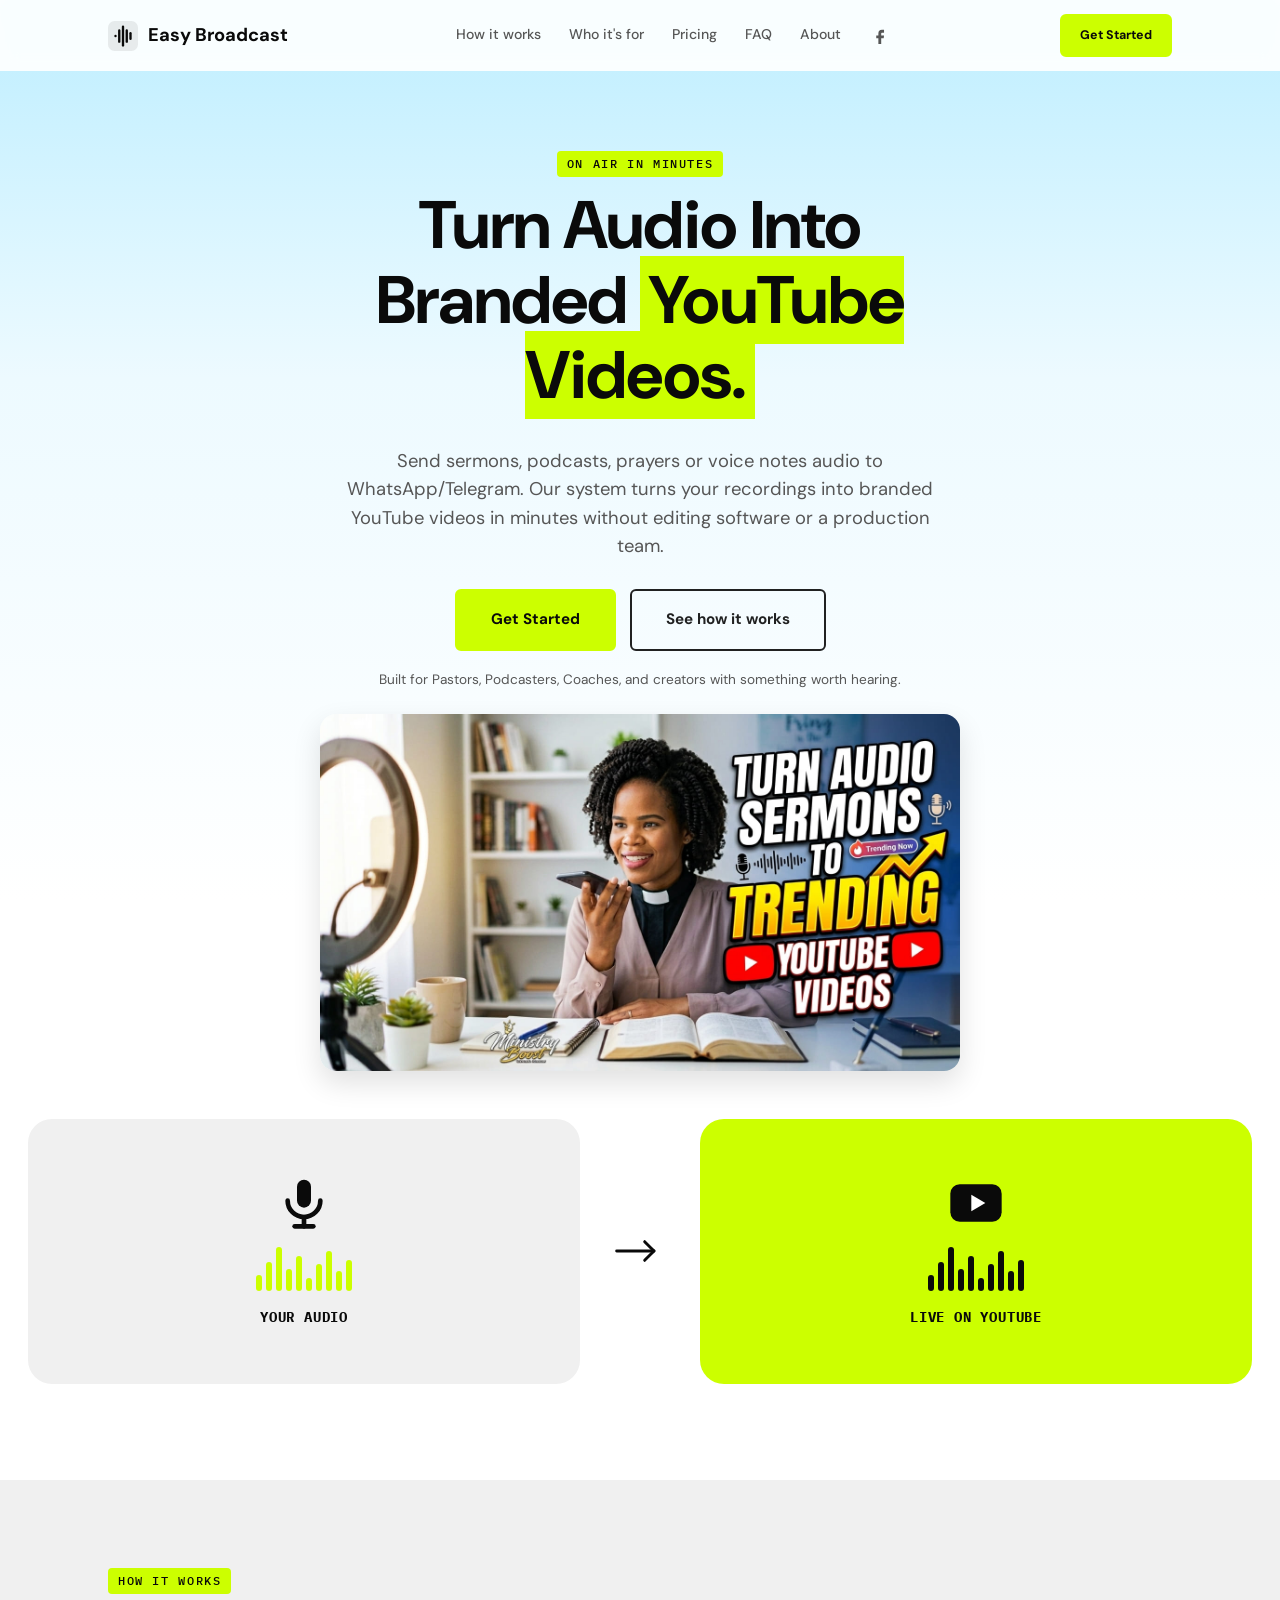
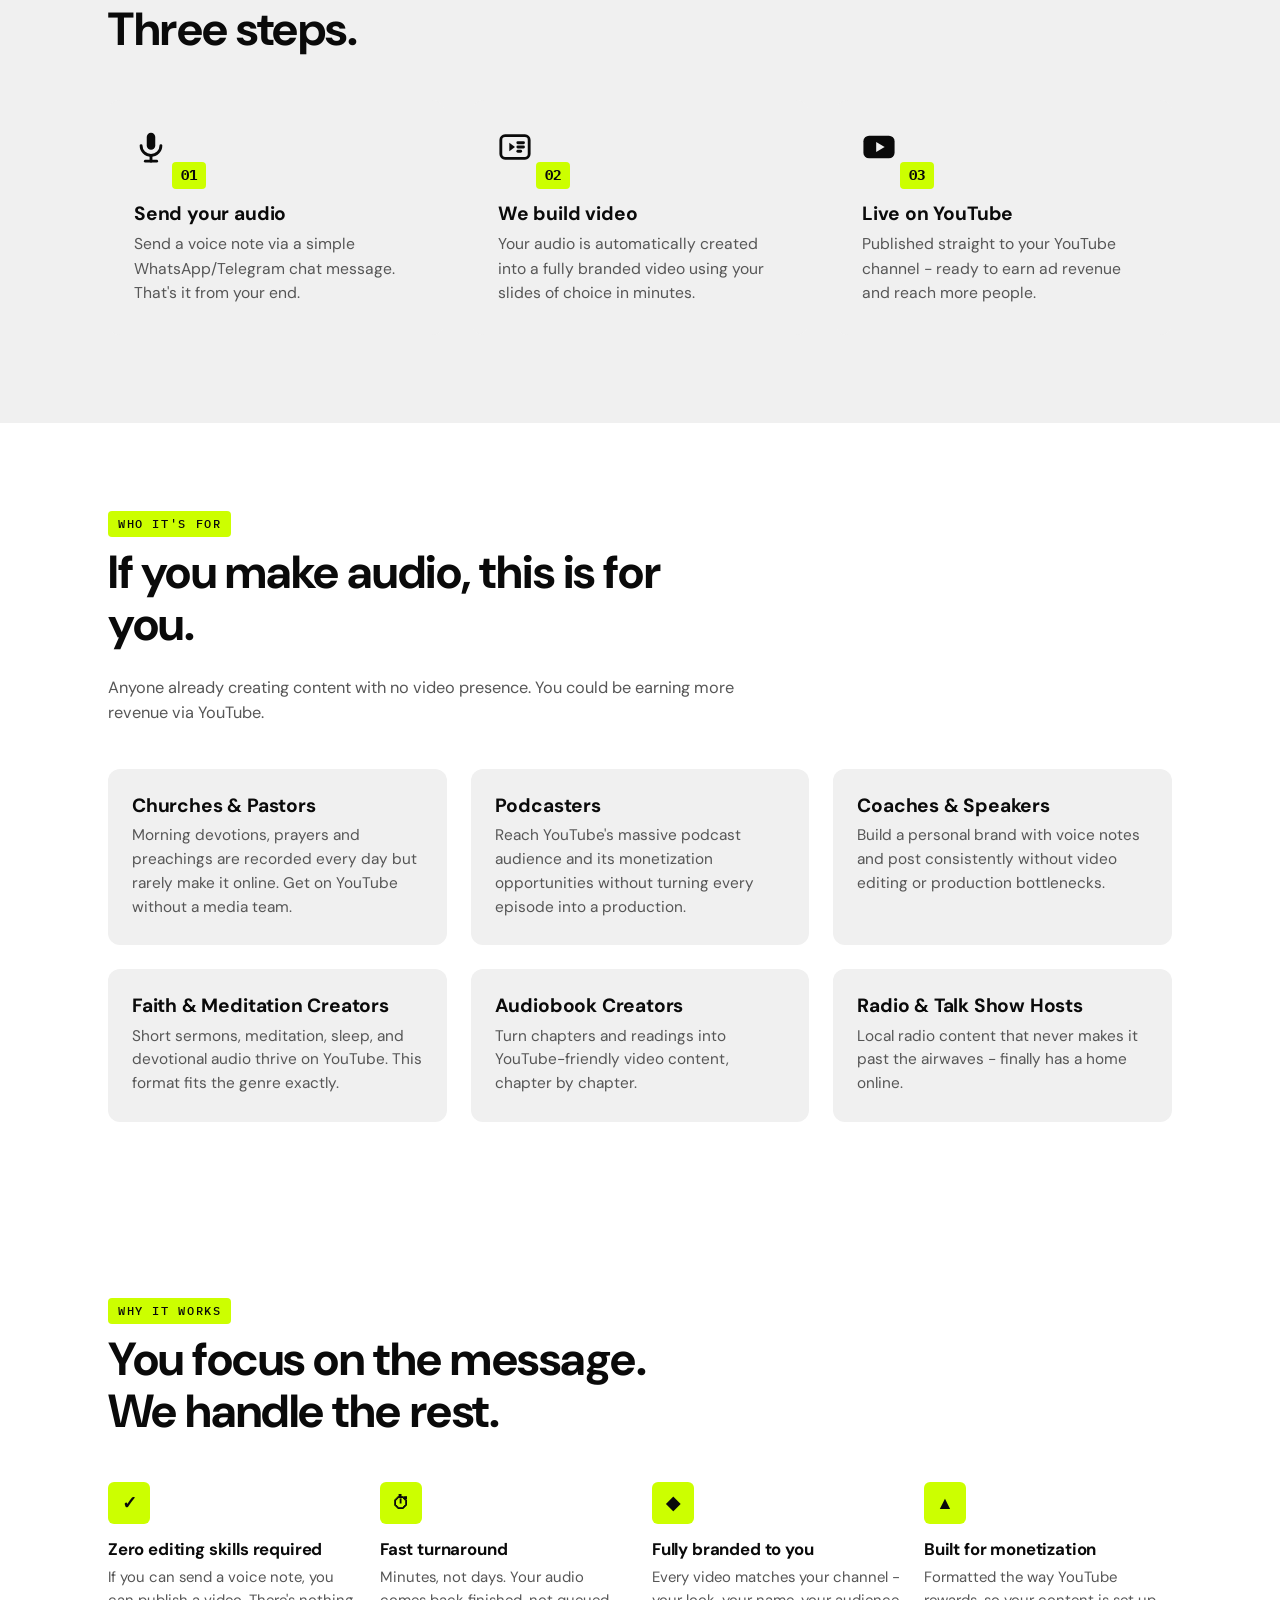
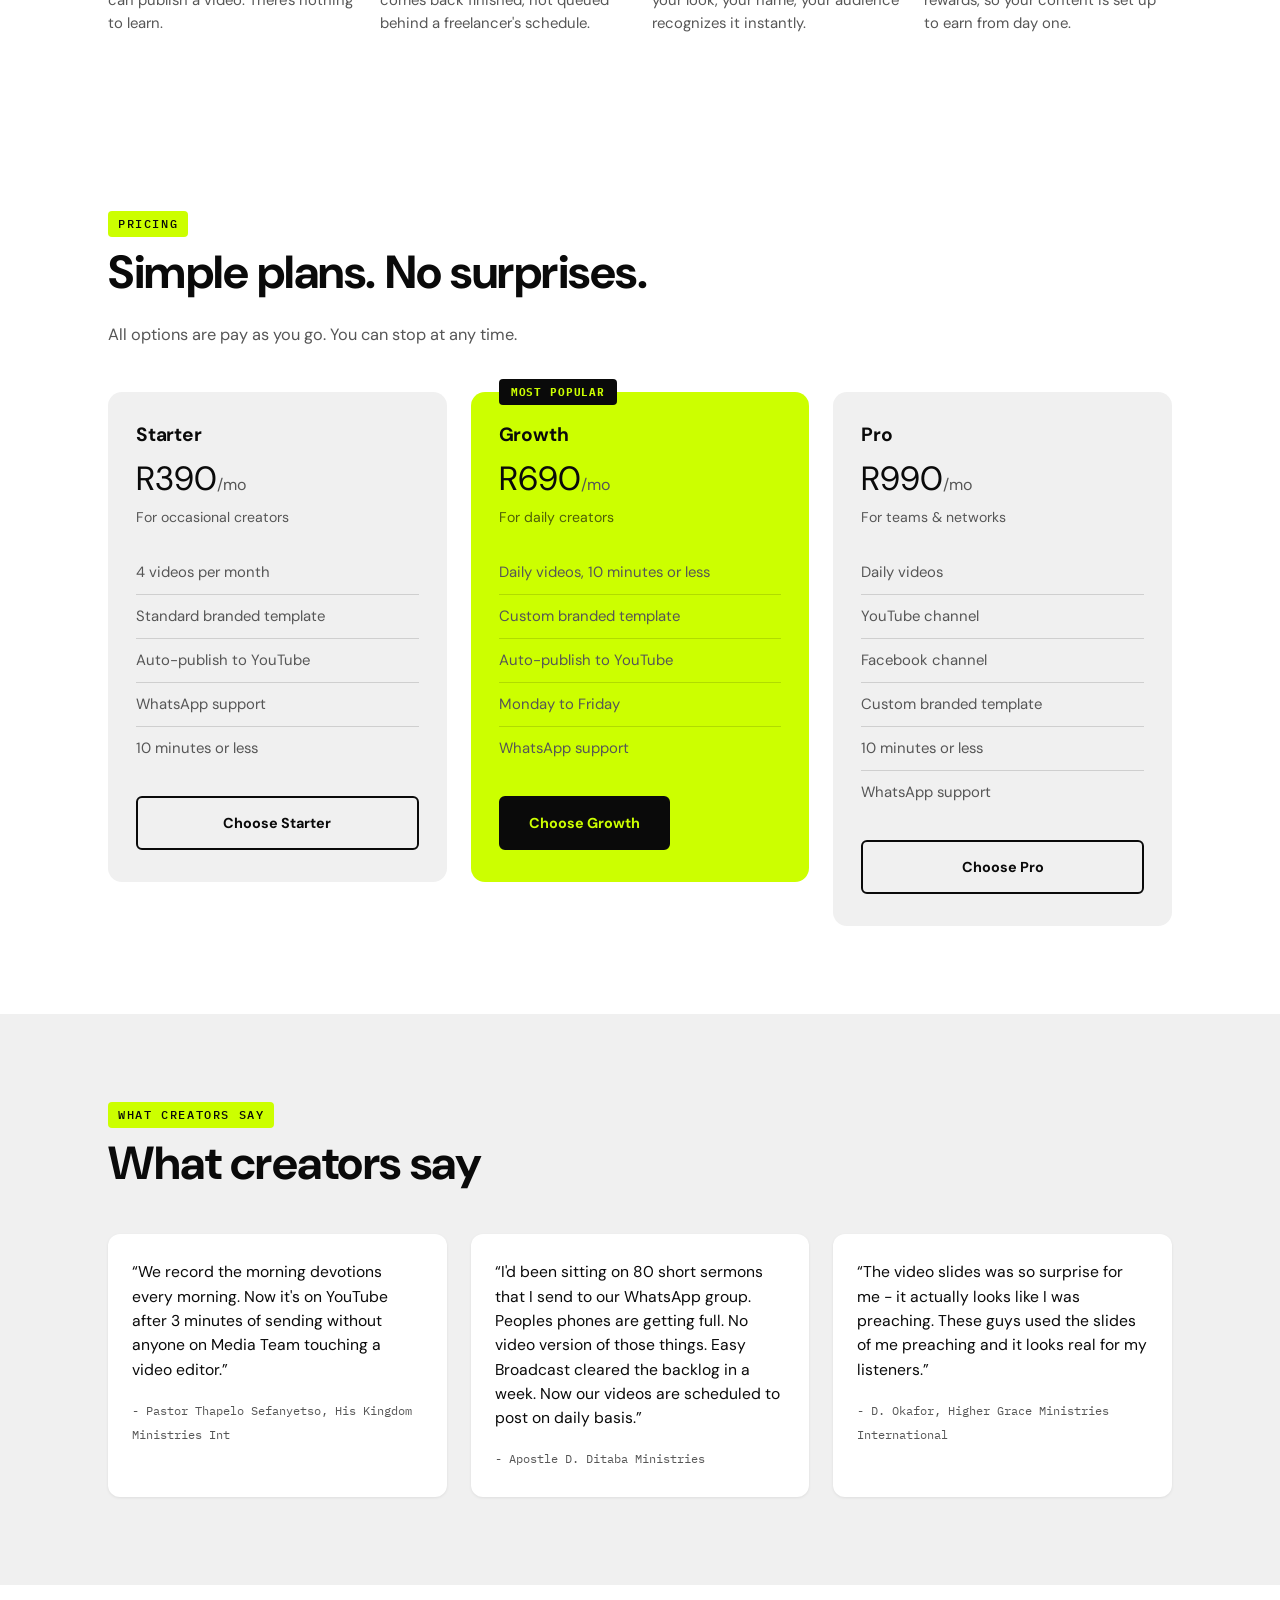
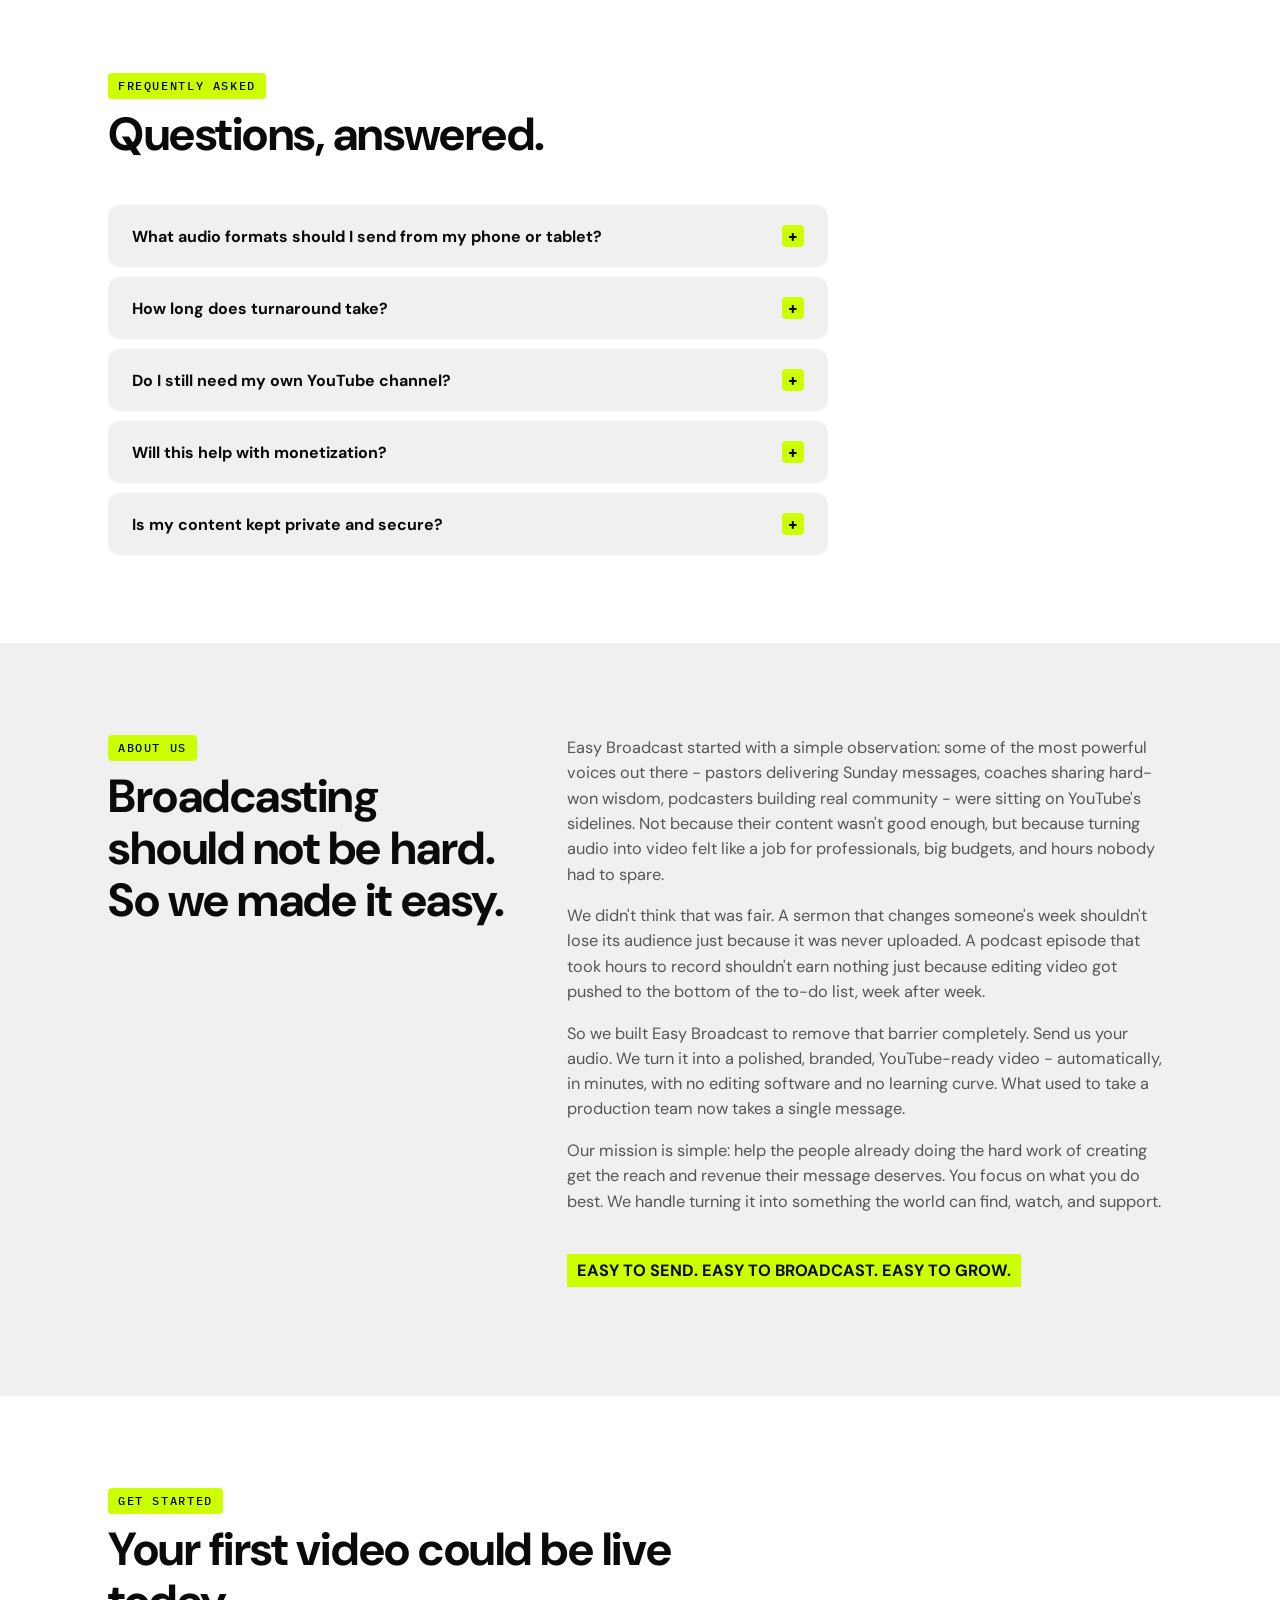
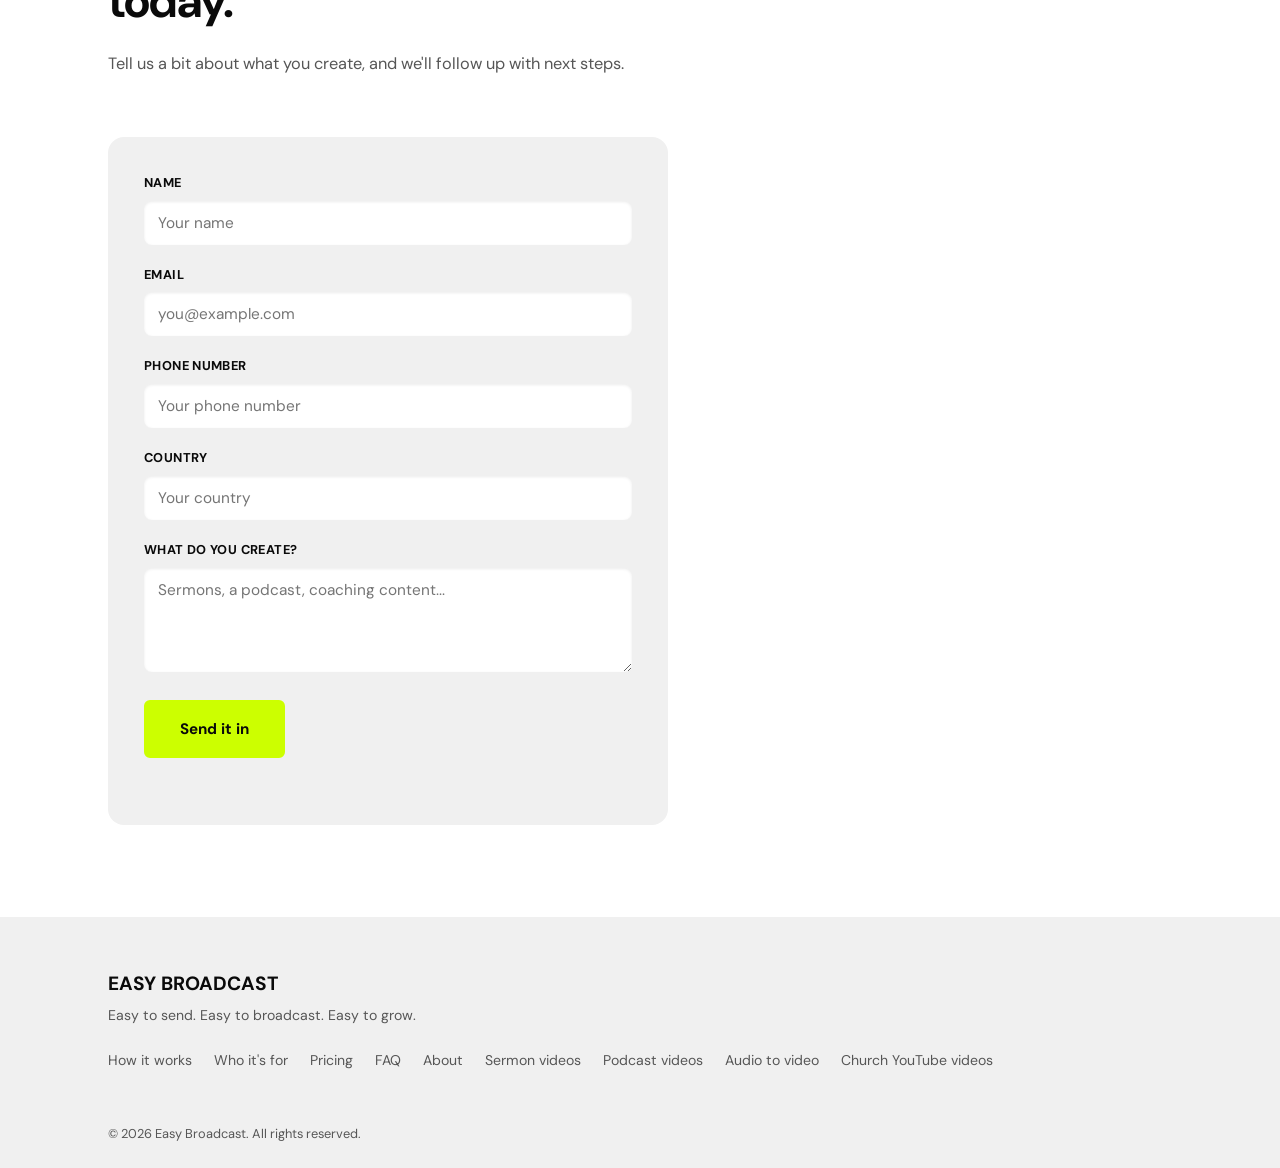
==== commit bffb7152: "Add files via upload" ====
--- a/index.html
+++ b/index.html
@@ -82,7 +82,6 @@
 <link rel="preconnect" href="https://fonts.gstatic.com" crossorigin>
 <link href="https://fonts.googleapis.com/css2?family=DM+Sans:wght@400;500;700&family=IBM+Plex+Mono:wght@500;700&display=swap" rel="stylesheet">
 <script src="https://challenges.cloudflare.com/turnstile/v0/api.js" async defer></script>
-
 <link rel="stylesheet" href="style.css">
 </head>
 <body>
@@ -120,7 +119,7 @@
         </svg>
       </a>
     </nav>
-    <a href="#start" class="btn btn--sm btn--amber">Get Started</a>
+    <a href="#start" class="btn btn--sm btn--amber" data-plan="Starter">Get Started</a>
   </div>
 </header>
 
@@ -134,7 +133,7 @@
         <h1 class="hero__headline">Turn Audio Into<br>Branded <span class="ink-amber">YouTube Videos.</span></h1>
         <p class="hero__sub">Send sermons, podcasts, prayers or voice notes audio to WhatsApp/Telegram. Our system turns your recordings into branded YouTube videos in minutes without editing software or a production team.</p>
         <div class="hero__ctas">
-          <a href="#start" class="btn btn--amber btn--lg">Get Started</a>
+          <a href="#start" class="btn btn--amber btn--lg" data-plan="Starter">Get Started</a>
           <a href="#how" class="btn btn--ghost btn--lg">See how it works</a>
         </div>
         <p class="hero__note">Built for Pastors, Podcasters, Coaches, and creators with something worth hearing.</p>
@@ -203,7 +202,7 @@
           </svg>
           <span class="step__num">02</span>
           <h3>We build video</h3>
-          <p>Your audio is automatically created into a fully branded video using your slides of choicein minutes.</p>
+          <p>Your audio is automatically created into a fully branded video using your slides of choice in minutes.</p>
         </li>
         <li class="step reveal">
           <svg class="step__icon" viewBox="0 0 24 24" fill="none" xmlns="http://www.w3.org/2000/svg">
@@ -310,7 +309,7 @@
             <li>WhatsApp support</li>
             <li>10 minutes or less</li>
           </ul>
-          <a href="#start" class="btn btn--outline">Choose Starter</a>
+          <a href="#start" class="btn btn--outline" data-plan="Starter">Choose Starter</a>
         </div>
 
         <div class="plan plan--featured reveal">
@@ -325,7 +324,7 @@
             <li>Monday to Friday</li>
             <li>WhatsApp support</li>
           </ul>
-          <a href="#start" class="btn btn--amber">Choose Growth</a>
+          <a href="#start" class="btn btn--amber" data-plan="Growth">Choose Growth</a>
         </div>
 
         <div class="plan reveal">
@@ -340,7 +339,7 @@
             <li>10 minutes or less</li>
             <li>WhatsApp support</li>
           </ul>
-          <a href="#start" class="btn btn--outline">Choose Pro</a>
+          <a href="#start" class="btn btn--outline" data-plan="Pro">Choose Pro</a>
         </div>
       </div>
     </div>
@@ -475,6 +474,7 @@
           <label for="country">Country</label>
           <input type="text" id="country" name="country" placeholder="Your country" autocomplete="country-name" required>
         </div>
+        <input type="hidden" id="locality" name="locality">
         <div class="form__row">
           <label for="message">What do you create?</label>
           <textarea id="message" name="message" rows="4" placeholder="Sermons, a podcast, coaching content..."></textarea>
--- a/style.css
+++ b/style.css
@@ -1,945 +1,945 @@
-/* =========================================================
-  EASY BROADCAST - Design token
-   Palette: bold black / lime signal / white
-     --ink        true black, dark sections & hero
-     --navy       near-black variant for cards on black
-     --paper      pure white, light sections
-     --paper-dim  off-white/pale grey, cards on white
-     --amber      lime signal accent, buttons/highlights
-     --amber-deep hover state for lime (deeper, more olive)
-   Type:
-    display -> DM Sans (Google Sans-inspired, rounded and clean)
-    body    -> DM Sans, with restrained bold weights
-     mono    -> IBM Plex Mono (eyebrows/labels, dial-style numerals)
-   ========================================================= */
-
-:root {
-  --ink: #0a0a0a;
-  --navy: #171717;
-  --paper: #ffffff;
-  --paper-dim: #f0f0f0;
-  --amber: #ccff00;
-  --amber-deep: #a3d400;
-  --cream-text: #ffffff;
-  --cream-text-dim: #a8a8a8;
-  --dark-text: #0a0a0a;
-  --dark-text-dim: #565656;
-  --border-dark: rgba(255, 255, 255, 0.14);
-  --border-light: rgba(10, 10, 10, 0.14);
-  --page-gradient: linear-gradient(to bottom, #bdeeff 0%, #edfaff 42%, #ffffff 100%);
-
-  --font-display: "DM Sans", Arial, sans-serif;
-  --font-body: "DM Sans", Arial, sans-serif;
-  --font-mono: "IBM Plex Mono", monospace;
-
-  --wrap: 1120px;
-}
-
-* { box-sizing: border-box; }
-html { scroll-behavior: smooth; }
-
-@media (prefers-reduced-motion: reduce) {
-  html { scroll-behavior: auto; }
-  * { animation-duration: 0.001ms !important; animation-iteration-count: 1 !important; transition-duration: 0.001ms !important; }
-}
-
-body {
-  margin: 0;
-  font-family: var(--font-body);
-  color: var(--dark-text);
-  background: var(--page-gradient);
-  background-attachment: fixed;
-  line-height: 1.55;
-  -webkit-font-smoothing: antialiased;
-}
-
-img { max-width: 100%; display: block; }
-
-.wrap {
-  max-width: var(--wrap);
-  margin: 0 auto;
-  padding: 0 28px;
-}
-
-h1, h2, h3 {
-  font-family: var(--font-display);
-  font-weight: 700;
-  line-height: 1.12;
-  margin: 0 0 0.5em;
-  letter-spacing: -0.01em;
-}
-
-h1 { font-weight: 700; }
-h2 { font-size: clamp(2rem, 3.8vw, 2.9rem); }
-h3 { font-size: 1.2rem; margin-bottom: 0.4em; text-transform: none; font-weight: 700; }
-
-p { margin: 0 0 1em; }
-
-a { color: inherit; text-decoration: none; }
-
-.eyebrow {
-  font-family: var(--font-mono);
-  font-weight: 500;
-  text-transform: uppercase;
-  letter-spacing: 0.14em;
-  font-size: 0.72rem;
-  color: var(--dark-text);
-  background: var(--amber);
-  padding: 4px 10px;
-  border-radius: 4px;
-  margin: 0 0 0.9em;
-  display: inline-block;
-}
-.eyebrow--dark { color: var(--dark-text); background: var(--amber); }
-
-.section-head { max-width: 640px; margin-bottom: 44px; }
-.section-lede { color: var(--dark-text-dim); font-size: 1.02rem; }
-
-.seo-page { padding: 96px 0 84px; }
-.seo-page h1 { font-size: clamp(2.4rem, 6vw, 4.8rem); max-width: 760px; }
-.seo-page__copy { max-width: 720px; color: var(--dark-text-dim); font-size: 1.05rem; }
-.seo-page__copy h2 { color: var(--dark-text); font-size: 1.7rem; margin-top: 2em; }
-.seo-page__copy .btn { margin-top: 1.2rem; }
-
-/* ---------- Buttons ---------- */
-.btn {
-  display: inline-flex;
-  align-items: center;
-  justify-content: center;
-  font-family: var(--font-body);
-  font-weight: 700;
-  font-size: 0.9rem;
-  letter-spacing: 0;
-  padding: 14px 28px;
-  border-radius: 6px;
-  border: 2px solid transparent;
-  cursor: pointer;
-  transition: transform 0.15s ease, background 0.15s ease, border-color 0.15s ease, color 0.15s ease;
-  white-space: nowrap;
-}
-.btn:hover { transform: translateY(-2px); }
-.btn--lg { padding: 17px 34px; font-size: 0.95rem; }
-.btn--sm { padding: 10px 18px; font-size: 0.78rem; }
-
-.btn--amber { background: var(--amber); color: var(--ink); border-color: var(--amber); }
-.btn--amber:hover { background: var(--ink); color: var(--amber); border-color: var(--ink); }
-
-.btn--ghost { background: transparent; color: inherit; border-color: currentColor; opacity: 0.9; }
-.btn--ghost:hover { opacity: 1; background: rgba(10,10,10,0.06); }
-
-.btn--outline { background: transparent; color: var(--dark-text); border-color: var(--dark-text); width: 100%; }
-.btn--outline:hover { background: var(--dark-text); color: var(--paper); }
-
-/* ---------- Nav ---------- */
-.nav {
-  position: sticky;
-  top: 0;
-  z-index: 50;
-  background: rgba(255, 255, 255, 0.92);
-  backdrop-filter: saturate(140%) blur(8px);
-}
-.nav__inner {
-  display: flex;
-  align-items: center;
-  justify-content: space-between;
-  padding-top: 14px;
-  padding-bottom: 14px;
-}
-.nav__logo {
-  display: flex;
-  align-items: center;
-  gap: 10px;
-  font-family: var(--font-display);
-  font-weight: 700;
-  font-size: 1.15rem;
-  letter-spacing: 0;
-  color: var(--dark-text);
-}
-.nav__mark { width: 30px; height: 30px; color: var(--dark-text); flex-shrink: 0; }
-.nav__links { display: flex; gap: 28px; }
-.nav__links a { font-size: 0.88rem; font-weight: 500; color: var(--dark-text-dim); letter-spacing: 0; }
-.nav__links a:hover { color: var(--dark-text); }
-.nav__links .nav__social {
-  display: inline-flex;
-  align-items: center;
-  justify-content: center;
-  width: 24px;
-  height: 24px;
-}
-.nav__social svg {
-  width: 17px;
-  height: 17px;
-}
-.nav__social:hover { color: #1877f2; }
-.nav__toggle {
-  display: none;
-  width: 42px;
-  height: 42px;
-  padding: 9px;
-  border: 0;
-  border-radius: 6px;
-  background: transparent;
-  color: var(--dark-text);
-  cursor: pointer;
-}
-.nav__toggle span {
-  display: block;
-  height: 2px;
-  margin: 5px 0;
-  border-radius: 2px;
-  background: currentColor;
-  transition: transform 0.2s ease, opacity 0.2s ease;
-}
-.nav__toggle[aria-expanded="true"] span:first-child { transform: translateY(7px) rotate(45deg); }
-.nav__toggle[aria-expanded="true"] span:nth-child(2) { opacity: 0; }
-.nav__toggle[aria-expanded="true"] span:last-child { transform: translateY(-7px) rotate(-45deg); }
-
-@media (max-width: 800px) {
-  .nav__toggle { display: block; order: 2; }
-  .nav__links {
-    display: none;
-    position: absolute;
-    top: 100%;
-    left: 28px;
-    right: 28px;
-    flex-direction: column;
-    gap: 0;
-    padding: 8px 0;
-    background: var(--paper);
-    border: 1px solid var(--border-light);
-    border-radius: 6px;
-    box-shadow: 0 12px 28px rgba(10, 10, 10, 0.1);
-  }
-  .nav__links.is-open { display: flex; }
-  .nav__links a { padding: 12px 16px; }
-  .nav__links .nav__social {
-    display: flex;
-    width: auto;
-    height: auto;
-    justify-content: flex-start;
-  }
-  .nav__links .nav__social svg { width: 19px; height: 19px; }
-}
-
-/* ---------- Hero ---------- */
-.hero {
-  background: transparent;
-  color: var(--dark-text);
-  padding: 80px 0 96px;
-  overflow: hidden;
-  text-align: center;
-}
-.hero .wrap { max-width: 1400px; }
-
-.hero__inner {
-  display: flex;
-  flex-direction: column;
-  gap: 48px;
-}
-.hero__copy {
-  width: min(100%, 640px);
-  margin: 0 auto;
-  text-align: center;
-}
-.hero__headline {
-  color: var(--dark-text);
-  font-size: clamp(2.6rem, 6vw, 4.2rem);
-}
-.ink-amber { background: var(--amber); color: var(--ink); padding: 0 8px; }
-.hero__sub {
-  font-size: 1.15rem;
-  color: var(--dark-text-dim);
-  max-width: 48ch;
-  margin-left: auto;
-  margin-right: auto;
-}
-.hero__ctas { display: flex; justify-content: center; gap: 14px; flex-wrap: wrap; margin: 28px 0 18px; }
-.hero__note { font-size: 0.85rem; color: var(--dark-text-dim); }
-.hero__promo-link {
-  display: block;
-  width: 100%;
-  margin: 24px auto 0;
-  max-width: 640px;
-  align-self: center;
-  border-radius: 16px;
-  overflow: hidden;
-  box-shadow: 0 12px 28px rgba(10, 10, 10, 0.12);
-  transition: transform 0.2s ease, box-shadow 0.2s ease;
-}
-.hero__promo-link:hover {
-  transform: translateY(-3px);
-  box-shadow: 0 16px 34px rgba(10, 10, 10, 0.18);
-}
-.hero__promo-image {
-  width: 100%;
-  max-width: 100%;
-  height: auto;
-  margin: 0 auto;
-  display: block;
-}
-
-.hero__image {
-  width: 100%;
-  height: auto;
-  border-radius: 14px;
-}
-
-/* Hero icon flow: audio -> YouTube */
-.icon-flow {
-  display: flex;
-  align-items: center;
-  justify-content: center;
-  gap: 32px;
-  flex-wrap: wrap;
-  width: 100%;
-}
-.icon-tile {
-  display: flex;
-  flex-direction: column;
-  align-items: center;
-  gap: 16px;
-  background: var(--paper-dim);
-  border-radius: 24px;
-  padding: 56px 60px;
-  flex: 1;
-  min-width: 220px;
-}
-.icon-tile--amber { background: var(--amber); }
-.icon-tile__icon {
-  width: 56px;
-  height: 56px;
-  color: var(--ink);
-}
-.icon-tile__label {
-  font-family: var(--font-mono);
-  font-weight: 700;
-  font-size: 0.85rem;
-  text-transform: uppercase;
-  letter-spacing: 0.06em;
-  color: var(--ink);
-  margin: 0;
-}
-.icon-flow__arrow {
-  width: 56px;
-  height: 28px;
-  color: var(--ink);
-  flex-shrink: 0;
-}
-
-.waveform {
-  display: flex;
-  align-items: flex-end;
-  justify-content: center;
-  gap: 4px;
-  height: 44px;
-  width: 100%;
-}
-.waveform span {
-  flex: 1;
-  max-width: 6px;
-  background: var(--amber);
-  border-radius: 3px;
-  animation: pulse 1.6s ease-in-out infinite;
-}
-.icon-tile--amber .waveform span { background: var(--ink); }
-@keyframes pulse {
-  0%, 100% { transform: scaleY(0.35); }
-  50% { transform: scaleY(1); }
-}
-
-@media (max-width: 560px) {
-  .icon-flow__arrow { transform: rotate(90deg); }
-}
-
-@media (max-width: 860px) {
-  .hero { padding: 56px 0 64px; text-align: center; }
-}
-
-/* ---------- Problem ---------- */
-.problem { background: transparent; padding: 80px 0; }
-.problem__grid {
-  display: grid;
-  grid-template-columns: repeat(3, 1fr);
-  gap: 32px;
-}
-.problem__num {
-  font-family: var(--font-mono);
-  color: var(--amber-deep);
-  font-size: 0.85rem;
-  margin-bottom: 10px;
-}
-.problem__item p:last-child { font-size: 1.05rem; color: var(--dark-text); }
-
-@media (max-width: 760px) {
-  .problem__grid { grid-template-columns: 1fr; }
-}
-
-/* ---------- How it works ---------- */
-.how { background: var(--paper-dim); color: var(--dark-text); padding: 88px 0; }
-.how .eyebrow { color: var(--dark-text); }
-.how h2 { color: var(--dark-text); }
-
-.steps {
-  list-style: none;
-  margin: 0; padding: 0;
-  display: grid;
-  grid-template-columns: repeat(3, 1fr);
-  gap: 28px;
-}
-.step {
-  background: var(--paper-dim);
-  border-radius: 12px;
-  padding: 30px 26px;
-}
-.step__icon {
-  width: 34px;
-  height: 34px;
-  color: var(--ink);
-  margin-bottom: 16px;
-}
-.step__num {
-  display: inline-block;
-  font-family: var(--font-mono);
-  font-weight: 700;
-  color: var(--ink);
-  background: var(--amber);
-  padding: 3px 9px;
-  border-radius: 4px;
-  font-size: 0.85rem;
-  margin-bottom: 14px;
-}
-.step h3 { color: var(--dark-text); }
-.step p { color: var(--dark-text-dim); font-size: 0.98rem; margin-bottom: 0; }
-
-@media (max-width: 800px) {
-  .steps { grid-template-columns: 1fr; }
-}
-
-/* ---------- Who it's for ---------- */
-.who { background: transparent; padding: 88px 0; }
-.who__grid {
-  display: grid;
-  grid-template-columns: repeat(3, 1fr);
-  gap: 24px;
-}
-.who__card {
-  background: var(--paper-dim);
-  border-radius: 12px;
-  padding: 26px 24px;
-  transition: background 0.15s ease;
-}
-.who__card:hover { background: var(--amber); }
-.who__card:hover p { color: var(--dark-text); }
-.who__card p { color: var(--dark-text-dim); font-size: 0.96rem; margin-bottom: 0; }
-
-@media (max-width: 900px) {
-  .who__grid { grid-template-columns: repeat(2, 1fr); }
-}
-@media (max-width: 560px) {
-  .who__grid { grid-template-columns: 1fr; }
-}
-
-/* ---------- Benefits ---------- */
-.benefits { background: transparent; color: var(--dark-text); padding: 88px 0; }
-.benefits h2 { color: var(--dark-text); }
-.benefits__grid {
-  display: grid;
-  grid-template-columns: repeat(4, 1fr);
-  gap: 24px;
-}
-.benefit__icon {
-  width: 42px; height: 42px;
-  display: flex; align-items: center; justify-content: center;
-  border-radius: 6px;
-  background: var(--amber);
-  color: var(--ink);
-  font-weight: 800;
-  font-size: 1.1rem;
-  margin-bottom: 16px;
-}
-.benefit h3 { color: var(--dark-text); font-size: 1.05rem; }
-.benefit p { color: var(--dark-text-dim); font-size: 0.93rem; margin-bottom: 0; }
-
-@media (max-width: 900px) {
-  .benefits__grid { grid-template-columns: repeat(2, 1fr); }
-}
-@media (max-width: 560px) {
-  .benefits__grid { grid-template-columns: 1fr; }
-}
-
-/* ---------- Pricing ---------- */
-.pricing { background: transparent; padding: 88px 0; }
-.pricing__grid {
-  display: grid;
-  grid-template-columns: repeat(3, 1fr);
-  gap: 24px;
-  align-items: start;
-}
-.plan {
-  background: var(--paper-dim);
-  border-radius: 14px;
-  padding: 32px 28px;
-  position: relative;
-}
-.plan--featured {
-  background: var(--amber);
-  color: var(--ink);
-  transform: translateY(-10px);
-}
-.plan--featured h3, .plan--featured .plan__price { color: var(--ink); }
-.plan--featured .plan__for { color: rgba(10,10,10,0.65); }
-.plan--featured li { color: rgba(10,10,10,0.75); border-color: rgba(10,10,10,0.2); }
-.plan--featured .plan__badge { background: var(--ink); color: var(--amber); }
-.plan--featured .btn--amber { background: var(--ink); color: var(--amber); border-color: var(--ink); }
-.plan--featured .btn--amber:hover { background: var(--paper); color: var(--ink); border-color: var(--ink); }
-
-.plan__badge {
-  position: absolute;
-  top: -13px; left: 28px;
-  background: var(--amber);
-  color: var(--ink);
-  font-family: var(--font-mono);
-  font-weight: 700;
-  font-size: 0.68rem;
-  letter-spacing: 0.08em;
-  text-transform: uppercase;
-  padding: 5px 12px;
-  border-radius: 4px;
-}
-.plan__price { font-family: var(--font-display); font-size: 2.1rem; margin-bottom: 2px; }
-.plan__price span { font-size: 1rem; font-family: var(--font-body); color: var(--dark-text-dim); }
-.plan__for { font-size: 0.88rem; color: var(--dark-text-dim); margin-bottom: 22px; }
-.plan ul { list-style: none; margin: 0 0 26px; padding: 0; }
-.plan li {
-  padding: 10px 0;
-  border-top: 1px solid var(--border-light);
-  font-size: 0.93rem;
-  color: var(--dark-text-dim);
-}
-.plan li:first-child { border-top: none; }
-
-@media (max-width: 900px) {
-  .pricing__grid { grid-template-columns: 1fr; }
-  .plan--featured { transform: none; }
-}
-
-/* ---------- Testimonials ---------- */
-.testimonials { background: var(--paper-dim); color: var(--dark-text); padding: 88px 0; }
-.testimonials h2 { color: var(--dark-text); max-width: 520px; }
-.testimonials__grid {
-  display: grid;
-  grid-template-columns: repeat(3, 1fr);
-  gap: 24px;
-}
-.testimonial {
-  margin: 0;
-  background: var(--paper);
-  border-radius: 12px;
-  padding: 26px 24px;
-  box-shadow: 0 1px 3px rgba(10,10,10,0.08);
-}
-.testimonial p { color: var(--dark-text); font-size: 0.98rem; }
-.testimonial cite {
-  font-style: normal;
-  font-family: var(--font-mono);
-  font-size: 0.75rem;
-  color: var(--dark-text-dim);
-}
-
-@media (max-width: 900px) {
-  .testimonials__grid { grid-template-columns: 1fr; }
-}
-
-/* ---------- FAQ ---------- */
-.faq { background: transparent; padding: 88px 0; }
-.accordion { max-width: 720px; display: flex; flex-direction: column; gap: 10px; }
-.accordion__item { background: var(--paper-dim); border-radius: 12px; padding: 0 20px; }
-.accordion__trigger {
-  width: 100%;
-  display: flex;
-  align-items: center;
-  justify-content: space-between;
-  gap: 20px;
-  background: none;
-  border: none;
-  font-family: var(--font-body);
-  font-size: 1rem;
-  font-weight: 700;
-  color: var(--dark-text);
-  padding: 20px 4px;
-  cursor: pointer;
-  text-align: left;
-}
-.accordion__icon {
-  font-family: var(--font-mono);
-  font-weight: 700;
-  color: var(--ink);
-  background: var(--amber);
-  width: 22px; height: 22px;
-  display: flex; align-items: center; justify-content: center;
-  border-radius: 4px;
-  font-size: 1rem;
-  transition: transform 0.2s ease;
-  flex-shrink: 0;
-}
-.accordion__trigger[aria-expanded="true"] .accordion__icon { transform: rotate(45deg); }
-.accordion__panel {
-  max-height: 0;
-  overflow: hidden;
-  transition: max-height 0.25s ease;
-}
-.accordion__panel p {
-  padding: 0 4px 20px;
-  color: var(--dark-text-dim);
-  margin: 0;
-}
-
-/* ---------- About ---------- */
-.about { background: var(--paper-dim); color: var(--dark-text); padding: 92px 0; }
-.about h2 { color: var(--dark-text); }
-.about__inner { display: grid; grid-template-columns: 0.8fr 1.2fr; gap: 56px; }
-.about__copy p { color: var(--dark-text-dim); font-size: 1.02rem; }
-.about__sign {
-  font-family: var(--font-display);
-  text-transform: uppercase;
-  font-weight: 700;
-  color: var(--ink) !important;
-  background: var(--amber);
-  display: inline-block;
-  padding: 4px 10px;
-  font-size: 1.05rem;
-  margin-top: 24px;
-}
-
-@media (max-width: 860px) {
-  .about__inner { grid-template-columns: 1fr; }
-}
-
-/* ---------- CTA / Form ---------- */
-.cta { background: transparent; padding: 92px 0; }
-.cta__inner { display: flex; flex-direction: column; align-items: flex-start; }
-.form {
-  width: 100%;
-  max-width: 560px;
-  background: var(--paper-dim);
-  border-radius: 16px;
-  padding: 36px;
-}
-.form__row { margin-bottom: 20px; }
-.form__row label {
-  display: block;
-  font-size: 0.8rem;
-  font-weight: 700;
-  text-transform: uppercase;
-  letter-spacing: 0.03em;
-  margin-bottom: 8px;
-  color: var(--dark-text);
-}
-.form__row input, .form__row textarea {
-  width: 100%;
-  padding: 12px 14px;
-  border-radius: 8px;
-  border: none;
-  background: var(--paper);
-  font-family: var(--font-body);
-  font-size: 0.96rem;
-  color: var(--dark-text);
-  resize: vertical;
-  box-shadow: 0 1px 3px rgba(10,10,10,0.08) inset;
-}
-.form__row input:focus, .form__row textarea:focus {
-  outline: 2px solid var(--amber);
-  outline-offset: 1px;
-}
-.form__note {
-  margin: 14px 0 0;
-  font-size: 0.9rem;
-  font-weight: 600;
-  color: var(--dark-text);
-  min-height: 1.2em;
-}
-.cf-turnstile { margin: 0 0 20px; }
-
-/* ---------- Lead chat popup ---------- */
-.lead-chat-open { overflow: hidden; }
-
-.lead-chat-popup {
-  position: fixed;
-  inset: 0;
-  display: flex;
-  align-items: flex-end;
-  justify-content: flex-end;
-  padding: 24px;
-  background: rgba(10, 10, 10, 0.38);
-  z-index: 120;
-  opacity: 0;
-  pointer-events: none;
-  transition: opacity 0.25s ease;
-}
-.lead-chat-popup.is-visible {
-  opacity: 1;
-  pointer-events: auto;
-}
-.lead-chat-popup.is-minimized {
-  background: transparent;
-  pointer-events: none;
-}
-.lead-chat-popup.is-minimized .lead-chat-modal {
-  display: none;
-}
-.lead-chat-modal {
-  position: relative;
-  width: min(100%, 420px);
-  background: #fff;
-  border-radius: 20px 20px 18px 18px;
-  box-shadow: 0 24px 80px rgba(10, 10, 10, 0.2);
-  border: 1px solid rgba(10, 10, 10, 0.05);
-  overflow: hidden;
-}
-.lead-chat-header {
-  position: relative;
-  display: flex;
-  align-items: center;
-  justify-content: center;
-  padding: 18px 38px 14px 20px;
-  background: var(--ink);
-  color: var(--paper);
-  font-size: 0.8rem;
-  letter-spacing: 0.06em;
-  text-transform: uppercase;
-}
-.lead-chat-header strong {
-  font-size: 0.9rem;
-  letter-spacing: 0.08em;
-}
-.lead-chat-header-label {
-  position: absolute;
-  inset: 0;
-  display: flex;
-  align-items: center;
-  justify-content: center;
-  color: rgba(255,255,255,0.12);
-  z-index: 0;
-}
-.lead-chat-admin-avatar {
-  position: absolute;
-  left: 14px;
-  top: 50%;
-  width: 38px;
-  height: 38px;
-  border-radius: 50%;
-  object-fit: cover;
-  object-position: center top;
-  background: var(--amber);
-  transform: translateY(-50%);
-  z-index: 1;
-}
-.lead-chat-close {
-  position: absolute;
-  top: 10px;
-  right: 10px;
-  width: 30px;
-  height: 30px;
-  border: 0;
-  border-radius: 50%;
-  background: rgba(255,255,255,0.16);
-  cursor: pointer;
-  font-size: 1.35rem;
-  line-height: 1;
-  color: var(--paper);
-  z-index: 2;
-}
-.lead-chat-minimize {
-  position: absolute;
-  top: 10px;
-  right: 48px;
-  width: 30px;
-  height: 30px;
-  border: 0;
-  border-radius: 50%;
-  background: rgba(255,255,255,0.16);
-  cursor: pointer;
-  font-size: 1.25rem;
-  line-height: 1;
-  color: var(--paper);
-  z-index: 2;
-}
-.lead-chat-restore {
-  display: none;
-  position: fixed;
-  right: 24px;
-  bottom: 24px;
-  border: 0;
-  border-radius: 999px;
-  padding: 12px 18px;
-  background: var(--ink);
-  color: var(--paper);
-  cursor: pointer;
-  box-shadow: 0 12px 30px rgba(10,10,10,0.2);
-  pointer-events: auto;
-  z-index: 121;
-}
-.lead-chat-restore-avatar {
-  position: relative;
-  display: inline-block;
-  width: 38px;
-  height: 38px;
-  margin-right: 7px;
-  border-radius: 50%;
-  object-fit: cover;
-  object-position: center top;
-  background: var(--amber);
-  vertical-align: middle;
-}
-.lead-chat-popup.is-minimized .lead-chat-restore {
-  display: block;
-}
-.lead-chat-body {
-  display: flex;
-  flex-direction: column;
-  gap: 12px;
-  min-height: 150px;
-  max-height: 260px;
-  overflow: auto;
-  padding: 18px 16px 12px;
-  background: #f8f9fb;
-}
-.lead-chat-bubble {
-  max-width: 84%;
-  padding: 10px 14px;
-  border-radius: 16px;
-  font-size: 0.94rem;
-  line-height: 1.45;
-}
-.lead-chat-message {
-  display: block;
-}
-.lead-chat-time {
-  display: block;
-  margin-top: 5px;
-  font-size: 0.68rem;
-  line-height: 1;
-  opacity: 0.58;
-  text-align: right;
-}
-.lead-chat-bubble--bot {
-  align-self: flex-start;
-  background: #eef3ff;
-  color: var(--dark-text);
-  border-bottom-left-radius: 6px;
-}
-.lead-chat-bubble--user {
-  align-self: flex-end;
-  background: var(--amber);
-  color: var(--ink);
-  border-bottom-right-radius: 6px;
-}
-.lead-chat-typing {
-  display: inline-flex;
-  align-items: center;
-  gap: 6px;
-  padding: 10px 12px;
-  min-width: 70px;
-}
-.lead-chat-typing-label {
-  margin-right: 2px;
-  font-size: 0.78rem;
-  color: rgba(17, 17, 17, 0.62);
-}
-.lead-chat-typing .lead-chat-time {
-  display: none;
-}
-.lead-chat-typing-dot {
-  width: 7px;
-  height: 7px;
-  border-radius: 50%;
-  background: rgba(17, 17, 17, 0.56);
-  animation: lead-chat-bounce 1.1s infinite ease-in-out;
-}
-.lead-chat-typing-dot:nth-child(3) { animation-delay: 0.15s; }
-.lead-chat-typing-dot:nth-child(4) { animation-delay: 0.3s; }
-
-@keyframes lead-chat-bounce {
-  0%, 80%, 100% { transform: translateY(0); opacity: 0.35; }
-  40% { transform: translateY(-4px); opacity: 1; }
-}
-.lead-chat-form {
-  display: flex;
-  flex-wrap: wrap;
-  gap: 10px;
-  align-items: flex-end;
-  padding: 14px 16px 18px;
-  background: #fff;
-}
-.lead-chat-turnstile {
-  width: 100%;
-  display: flex;
-  justify-content: center;
-  margin-top: 4px;
-}
-.lead-chat-turnstile .cf-turnstile {
-  transform: scale(0.92);
-  transform-origin: center center;
-  margin: 0;
-}
-.lead-chat-input-wrap {
-  position: relative;
-  flex: 1;
-}
-.lead-chat-input {
-  width: 100%;
-  padding: 12px 14px;
-  border: 1px solid rgba(10,10,10,0.12);
-  border-radius: 12px;
-  font-size: 0.96rem;
-  color: var(--dark-text);
-  background: #fff;
-}
-.lead-chat-textarea {
-  display: none;
-  resize: vertical;
-  min-height: 90px;
-}
-.lead-chat-input:focus {
-  outline: 2px solid rgba(204, 255, 0, 0.8);
-  border-color: rgba(204, 255, 0, 0.8);
-}
-.lead-chat-start {
-  width: 100%;
-  justify-content: center;
-}
-.lead-chat-form .btn {
-  padding: 12px 16px;
-  min-width: 90px;
-}
-
-/* ---------- Footer ---------- */
-.footer { background: var(--paper-dim); color: var(--dark-text-dim); padding: 52px 0 24px; }
-.footer__inner {
-  display: flex;
-  justify-content: space-between;
-  align-items: flex-start;
-  flex-wrap: wrap;
-  gap: 24px;
-  padding-bottom: 32px;
-  margin-bottom: 20px;
-}
-.footer__logo { font-family: var(--font-display); font-weight: 700; text-transform: uppercase; font-size: 1.2rem; color: var(--dark-text); margin-bottom: 6px; }
-.footer__tag { font-size: 0.88rem; margin: 0; }
-.footer__links { display: flex; gap: 22px; flex-wrap: wrap; }
-.footer__links a { font-size: 0.88rem; }
-.footer__links a:hover { color: var(--dark-text); }
-.footer__copy { font-size: 0.8rem; margin: 0; }
-
-/* ---------- Scroll reveal ---------- */
-.reveal {
-  opacity: 0;
-  transform: translateY(16px);
-  transition: opacity 0.6s ease, transform 0.6s ease;
-}
-.reveal.is-visible {
-  opacity: 1;
-  transform: translateY(0);
-}
-
-
+/* =========================================================
+  EASY BROADCAST - Design token
+   Palette: bold black / lime signal / white
+     --ink        true black, dark sections & hero
+     --navy       near-black variant for cards on black
+     --paper      pure white, light sections
+     --paper-dim  off-white/pale grey, cards on white
+     --amber      lime signal accent, buttons/highlights
+     --amber-deep hover state for lime (deeper, more olive)
+   Type:
+    display -> DM Sans (Google Sans-inspired, rounded and clean)
+    body    -> DM Sans, with restrained bold weights
+     mono    -> IBM Plex Mono (eyebrows/labels, dial-style numerals)
+   ========================================================= */
+
+:root {
+  --ink: #0a0a0a;
+  --navy: #171717;
+  --paper: #ffffff;
+  --paper-dim: #f0f0f0;
+  --amber: #ccff00;
+  --amber-deep: #a3d400;
+  --cream-text: #ffffff;
+  --cream-text-dim: #a8a8a8;
+  --dark-text: #0a0a0a;
+  --dark-text-dim: #565656;
+  --border-dark: rgba(255, 255, 255, 0.14);
+  --border-light: rgba(10, 10, 10, 0.14);
+  --page-gradient: linear-gradient(to bottom, #bdeeff 0%, #edfaff 42%, #ffffff 100%);
+
+  --font-display: "DM Sans", Arial, sans-serif;
+  --font-body: "DM Sans", Arial, sans-serif;
+  --font-mono: "IBM Plex Mono", monospace;
+
+  --wrap: 1120px;
+}
+
+* { box-sizing: border-box; }
+html { scroll-behavior: smooth; }
+
+@media (prefers-reduced-motion: reduce) {
+  html { scroll-behavior: auto; }
+  * { animation-duration: 0.001ms !important; animation-iteration-count: 1 !important; transition-duration: 0.001ms !important; }
+}
+
+body {
+  margin: 0;
+  font-family: var(--font-body);
+  color: var(--dark-text);
+  background: var(--page-gradient);
+  background-attachment: fixed;
+  line-height: 1.55;
+  -webkit-font-smoothing: antialiased;
+}
+
+img { max-width: 100%; display: block; }
+
+.wrap {
+  max-width: var(--wrap);
+  margin: 0 auto;
+  padding: 0 28px;
+}
+
+h1, h2, h3 {
+  font-family: var(--font-display);
+  font-weight: 700;
+  line-height: 1.12;
+  margin: 0 0 0.5em;
+  letter-spacing: -0.01em;
+}
+
+h1 { font-weight: 700; }
+h2 { font-size: clamp(2rem, 3.8vw, 2.9rem); }
+h3 { font-size: 1.2rem; margin-bottom: 0.4em; text-transform: none; font-weight: 700; }
+
+p { margin: 0 0 1em; }
+
+a { color: inherit; text-decoration: none; }
+
+.eyebrow {
+  font-family: var(--font-mono);
+  font-weight: 500;
+  text-transform: uppercase;
+  letter-spacing: 0.14em;
+  font-size: 0.72rem;
+  color: var(--dark-text);
+  background: var(--amber);
+  padding: 4px 10px;
+  border-radius: 4px;
+  margin: 0 0 0.9em;
+  display: inline-block;
+}
+.eyebrow--dark { color: var(--dark-text); background: var(--amber); }
+
+.section-head { max-width: 640px; margin-bottom: 44px; }
+.section-lede { color: var(--dark-text-dim); font-size: 1.02rem; }
+
+.seo-page { padding: 96px 0 84px; }
+.seo-page h1 { font-size: clamp(2.4rem, 6vw, 4.8rem); max-width: 760px; }
+.seo-page__copy { max-width: 720px; color: var(--dark-text-dim); font-size: 1.05rem; }
+.seo-page__copy h2 { color: var(--dark-text); font-size: 1.7rem; margin-top: 2em; }
+.seo-page__copy .btn { margin-top: 1.2rem; }
+
+/* ---------- Buttons ---------- */
+.btn {
+  display: inline-flex;
+  align-items: center;
+  justify-content: center;
+  font-family: var(--font-body);
+  font-weight: 700;
+  font-size: 0.9rem;
+  letter-spacing: 0;
+  padding: 14px 28px;
+  border-radius: 6px;
+  border: 2px solid transparent;
+  cursor: pointer;
+  transition: transform 0.15s ease, background 0.15s ease, border-color 0.15s ease, color 0.15s ease;
+  white-space: nowrap;
+}
+.btn:hover { transform: translateY(-2px); }
+.btn--lg { padding: 17px 34px; font-size: 0.95rem; }
+.btn--sm { padding: 10px 18px; font-size: 0.78rem; }
+
+.btn--amber { background: var(--amber); color: var(--ink); border-color: var(--amber); }
+.btn--amber:hover { background: var(--ink); color: var(--amber); border-color: var(--ink); }
+
+.btn--ghost { background: transparent; color: inherit; border-color: currentColor; opacity: 0.9; }
+.btn--ghost:hover { opacity: 1; background: rgba(10,10,10,0.06); }
+
+.btn--outline { background: transparent; color: var(--dark-text); border-color: var(--dark-text); width: 100%; }
+.btn--outline:hover { background: var(--dark-text); color: var(--paper); }
+
+/* ---------- Nav ---------- */
+.nav {
+  position: sticky;
+  top: 0;
+  z-index: 50;
+  background: rgba(255, 255, 255, 0.92);
+  backdrop-filter: saturate(140%) blur(8px);
+}
+.nav__inner {
+  display: flex;
+  align-items: center;
+  justify-content: space-between;
+  padding-top: 14px;
+  padding-bottom: 14px;
+}
+.nav__logo {
+  display: flex;
+  align-items: center;
+  gap: 10px;
+  font-family: var(--font-display);
+  font-weight: 700;
+  font-size: 1.15rem;
+  letter-spacing: 0;
+  color: var(--dark-text);
+}
+.nav__mark { width: 30px; height: 30px; color: var(--dark-text); flex-shrink: 0; }
+.nav__links { display: flex; gap: 28px; }
+.nav__links a { font-size: 0.88rem; font-weight: 500; color: var(--dark-text-dim); letter-spacing: 0; }
+.nav__links a:hover { color: var(--dark-text); }
+.nav__links .nav__social {
+  display: inline-flex;
+  align-items: center;
+  justify-content: center;
+  width: 24px;
+  height: 24px;
+}
+.nav__social svg {
+  width: 17px;
+  height: 17px;
+}
+.nav__social:hover { color: #1877f2; }
+.nav__toggle {
+  display: none;
+  width: 42px;
+  height: 42px;
+  padding: 9px;
+  border: 0;
+  border-radius: 6px;
+  background: transparent;
+  color: var(--dark-text);
+  cursor: pointer;
+}
+.nav__toggle span {
+  display: block;
+  height: 2px;
+  margin: 5px 0;
+  border-radius: 2px;
+  background: currentColor;
+  transition: transform 0.2s ease, opacity 0.2s ease;
+}
+.nav__toggle[aria-expanded="true"] span:first-child { transform: translateY(7px) rotate(45deg); }
+.nav__toggle[aria-expanded="true"] span:nth-child(2) { opacity: 0; }
+.nav__toggle[aria-expanded="true"] span:last-child { transform: translateY(-7px) rotate(-45deg); }
+
+@media (max-width: 800px) {
+  .nav__toggle { display: block; order: 2; }
+  .nav__links {
+    display: none;
+    position: absolute;
+    top: 100%;
+    left: 28px;
+    right: 28px;
+    flex-direction: column;
+    gap: 0;
+    padding: 8px 0;
+    background: var(--paper);
+    border: 1px solid var(--border-light);
+    border-radius: 6px;
+    box-shadow: 0 12px 28px rgba(10, 10, 10, 0.1);
+  }
+  .nav__links.is-open { display: flex; }
+  .nav__links a { padding: 12px 16px; }
+  .nav__links .nav__social {
+    display: flex;
+    width: auto;
+    height: auto;
+    justify-content: flex-start;
+  }
+  .nav__links .nav__social svg { width: 19px; height: 19px; }
+}
+
+/* ---------- Hero ---------- */
+.hero {
+  background: transparent;
+  color: var(--dark-text);
+  padding: 80px 0 96px;
+  overflow: hidden;
+  text-align: center;
+}
+.hero .wrap { max-width: 1400px; }
+
+.hero__inner {
+  display: flex;
+  flex-direction: column;
+  gap: 48px;
+}
+.hero__copy {
+  width: min(100%, 640px);
+  margin: 0 auto;
+  text-align: center;
+}
+.hero__headline {
+  color: var(--dark-text);
+  font-size: clamp(2.6rem, 6vw, 4.2rem);
+}
+.ink-amber { background: var(--amber); color: var(--ink); padding: 0 8px; }
+.hero__sub {
+  font-size: 1.15rem;
+  color: var(--dark-text-dim);
+  max-width: 48ch;
+  margin-left: auto;
+  margin-right: auto;
+}
+.hero__ctas { display: flex; justify-content: center; gap: 14px; flex-wrap: wrap; margin: 28px 0 18px; }
+.hero__note { font-size: 0.85rem; color: var(--dark-text-dim); }
+.hero__promo-link {
+  display: block;
+  width: 100%;
+  margin: 24px auto 0;
+  max-width: 640px;
+  align-self: center;
+  border-radius: 16px;
+  overflow: hidden;
+  box-shadow: 0 12px 28px rgba(10, 10, 10, 0.12);
+  transition: transform 0.2s ease, box-shadow 0.2s ease;
+}
+.hero__promo-link:hover {
+  transform: translateY(-3px);
+  box-shadow: 0 16px 34px rgba(10, 10, 10, 0.18);
+}
+.hero__promo-image {
+  width: 100%;
+  max-width: 100%;
+  height: auto;
+  margin: 0 auto;
+  display: block;
+}
+
+.hero__image {
+  width: 100%;
+  height: auto;
+  border-radius: 14px;
+}
+
+/* Hero icon flow: audio -> YouTube */
+.icon-flow {
+  display: flex;
+  align-items: center;
+  justify-content: center;
+  gap: 32px;
+  flex-wrap: wrap;
+  width: 100%;
+}
+.icon-tile {
+  display: flex;
+  flex-direction: column;
+  align-items: center;
+  gap: 16px;
+  background: var(--paper-dim);
+  border-radius: 24px;
+  padding: 56px 60px;
+  flex: 1;
+  min-width: 220px;
+}
+.icon-tile--amber { background: var(--amber); }
+.icon-tile__icon {
+  width: 56px;
+  height: 56px;
+  color: var(--ink);
+}
+.icon-tile__label {
+  font-family: var(--font-mono);
+  font-weight: 700;
+  font-size: 0.85rem;
+  text-transform: uppercase;
+  letter-spacing: 0.06em;
+  color: var(--ink);
+  margin: 0;
+}
+.icon-flow__arrow {
+  width: 56px;
+  height: 28px;
+  color: var(--ink);
+  flex-shrink: 0;
+}
+
+.waveform {
+  display: flex;
+  align-items: flex-end;
+  justify-content: center;
+  gap: 4px;
+  height: 44px;
+  width: 100%;
+}
+.waveform span {
+  flex: 1;
+  max-width: 6px;
+  background: var(--amber);
+  border-radius: 3px;
+  animation: pulse 1.6s ease-in-out infinite;
+}
+.icon-tile--amber .waveform span { background: var(--ink); }
+@keyframes pulse {
+  0%, 100% { transform: scaleY(0.35); }
+  50% { transform: scaleY(1); }
+}
+
+@media (max-width: 560px) {
+  .icon-flow__arrow { transform: rotate(90deg); }
+}
+
+@media (max-width: 860px) {
+  .hero { padding: 56px 0 64px; text-align: center; }
+}
+
+/* ---------- Problem ---------- */
+.problem { background: transparent; padding: 80px 0; }
+.problem__grid {
+  display: grid;
+  grid-template-columns: repeat(3, 1fr);
+  gap: 32px;
+}
+.problem__num {
+  font-family: var(--font-mono);
+  color: var(--amber-deep);
+  font-size: 0.85rem;
+  margin-bottom: 10px;
+}
+.problem__item p:last-child { font-size: 1.05rem; color: var(--dark-text); }
+
+@media (max-width: 760px) {
+  .problem__grid { grid-template-columns: 1fr; }
+}
+
+/* ---------- How it works ---------- */
+.how { background: var(--paper-dim); color: var(--dark-text); padding: 88px 0; }
+.how .eyebrow { color: var(--dark-text); }
+.how h2 { color: var(--dark-text); }
+
+.steps {
+  list-style: none;
+  margin: 0; padding: 0;
+  display: grid;
+  grid-template-columns: repeat(3, 1fr);
+  gap: 28px;
+}
+.step {
+  background: var(--paper-dim);
+  border-radius: 12px;
+  padding: 30px 26px;
+}
+.step__icon {
+  width: 34px;
+  height: 34px;
+  color: var(--ink);
+  margin-bottom: 16px;
+}
+.step__num {
+  display: inline-block;
+  font-family: var(--font-mono);
+  font-weight: 700;
+  color: var(--ink);
+  background: var(--amber);
+  padding: 3px 9px;
+  border-radius: 4px;
+  font-size: 0.85rem;
+  margin-bottom: 14px;
+}
+.step h3 { color: var(--dark-text); }
+.step p { color: var(--dark-text-dim); font-size: 0.98rem; margin-bottom: 0; }
+
+@media (max-width: 800px) {
+  .steps { grid-template-columns: 1fr; }
+}
+
+/* ---------- Who it's for ---------- */
+.who { background: transparent; padding: 88px 0; }
+.who__grid {
+  display: grid;
+  grid-template-columns: repeat(3, 1fr);
+  gap: 24px;
+}
+.who__card {
+  background: var(--paper-dim);
+  border-radius: 12px;
+  padding: 26px 24px;
+  transition: background 0.15s ease;
+}
+.who__card:hover { background: var(--amber); }
+.who__card:hover p { color: var(--dark-text); }
+.who__card p { color: var(--dark-text-dim); font-size: 0.96rem; margin-bottom: 0; }
+
+@media (max-width: 900px) {
+  .who__grid { grid-template-columns: repeat(2, 1fr); }
+}
+@media (max-width: 560px) {
+  .who__grid { grid-template-columns: 1fr; }
+}
+
+/* ---------- Benefits ---------- */
+.benefits { background: transparent; color: var(--dark-text); padding: 88px 0; }
+.benefits h2 { color: var(--dark-text); }
+.benefits__grid {
+  display: grid;
+  grid-template-columns: repeat(4, 1fr);
+  gap: 24px;
+}
+.benefit__icon {
+  width: 42px; height: 42px;
+  display: flex; align-items: center; justify-content: center;
+  border-radius: 6px;
+  background: var(--amber);
+  color: var(--ink);
+  font-weight: 800;
+  font-size: 1.1rem;
+  margin-bottom: 16px;
+}
+.benefit h3 { color: var(--dark-text); font-size: 1.05rem; }
+.benefit p { color: var(--dark-text-dim); font-size: 0.93rem; margin-bottom: 0; }
+
+@media (max-width: 900px) {
+  .benefits__grid { grid-template-columns: repeat(2, 1fr); }
+}
+@media (max-width: 560px) {
+  .benefits__grid { grid-template-columns: 1fr; }
+}
+
+/* ---------- Pricing ---------- */
+.pricing { background: transparent; padding: 88px 0; }
+.pricing__grid {
+  display: grid;
+  grid-template-columns: repeat(3, 1fr);
+  gap: 24px;
+  align-items: start;
+}
+.plan {
+  background: var(--paper-dim);
+  border-radius: 14px;
+  padding: 32px 28px;
+  position: relative;
+}
+.plan--featured {
+  background: var(--amber);
+  color: var(--ink);
+  transform: translateY(-10px);
+}
+.plan--featured h3, .plan--featured .plan__price { color: var(--ink); }
+.plan--featured .plan__for { color: rgba(10,10,10,0.65); }
+.plan--featured li { color: rgba(10,10,10,0.75); border-color: rgba(10,10,10,0.2); }
+.plan--featured .plan__badge { background: var(--ink); color: var(--amber); }
+.plan--featured .btn--amber { background: var(--ink); color: var(--amber); border-color: var(--ink); }
+.plan--featured .btn--amber:hover { background: var(--paper); color: var(--ink); border-color: var(--ink); }
+
+.plan__badge {
+  position: absolute;
+  top: -13px; left: 28px;
+  background: var(--amber);
+  color: var(--ink);
+  font-family: var(--font-mono);
+  font-weight: 700;
+  font-size: 0.68rem;
+  letter-spacing: 0.08em;
+  text-transform: uppercase;
+  padding: 5px 12px;
+  border-radius: 4px;
+}
+.plan__price { font-family: var(--font-display); font-size: 2.1rem; margin-bottom: 2px; }
+.plan__price span { font-size: 1rem; font-family: var(--font-body); color: var(--dark-text-dim); }
+.plan__for { font-size: 0.88rem; color: var(--dark-text-dim); margin-bottom: 22px; }
+.plan ul { list-style: none; margin: 0 0 26px; padding: 0; }
+.plan li {
+  padding: 10px 0;
+  border-top: 1px solid var(--border-light);
+  font-size: 0.93rem;
+  color: var(--dark-text-dim);
+}
+.plan li:first-child { border-top: none; }
+
+@media (max-width: 900px) {
+  .pricing__grid { grid-template-columns: 1fr; }
+  .plan--featured { transform: none; }
+}
+
+/* ---------- Testimonials ---------- */
+.testimonials { background: var(--paper-dim); color: var(--dark-text); padding: 88px 0; }
+.testimonials h2 { color: var(--dark-text); max-width: 520px; }
+.testimonials__grid {
+  display: grid;
+  grid-template-columns: repeat(3, 1fr);
+  gap: 24px;
+}
+.testimonial {
+  margin: 0;
+  background: var(--paper);
+  border-radius: 12px;
+  padding: 26px 24px;
+  box-shadow: 0 1px 3px rgba(10,10,10,0.08);
+}
+.testimonial p { color: var(--dark-text); font-size: 0.98rem; }
+.testimonial cite {
+  font-style: normal;
+  font-family: var(--font-mono);
+  font-size: 0.75rem;
+  color: var(--dark-text-dim);
+}
+
+@media (max-width: 900px) {
+  .testimonials__grid { grid-template-columns: 1fr; }
+}
+
+/* ---------- FAQ ---------- */
+.faq { background: transparent; padding: 88px 0; }
+.accordion { max-width: 720px; display: flex; flex-direction: column; gap: 10px; }
+.accordion__item { background: var(--paper-dim); border-radius: 12px; padding: 0 20px; }
+.accordion__trigger {
+  width: 100%;
+  display: flex;
+  align-items: center;
+  justify-content: space-between;
+  gap: 20px;
+  background: none;
+  border: none;
+  font-family: var(--font-body);
+  font-size: 1rem;
+  font-weight: 700;
+  color: var(--dark-text);
+  padding: 20px 4px;
+  cursor: pointer;
+  text-align: left;
+}
+.accordion__icon {
+  font-family: var(--font-mono);
+  font-weight: 700;
+  color: var(--ink);
+  background: var(--amber);
+  width: 22px; height: 22px;
+  display: flex; align-items: center; justify-content: center;
+  border-radius: 4px;
+  font-size: 1rem;
+  transition: transform 0.2s ease;
+  flex-shrink: 0;
+}
+.accordion__trigger[aria-expanded="true"] .accordion__icon { transform: rotate(45deg); }
+.accordion__panel {
+  max-height: 0;
+  overflow: hidden;
+  transition: max-height 0.25s ease;
+}
+.accordion__panel p {
+  padding: 0 4px 20px;
+  color: var(--dark-text-dim);
+  margin: 0;
+}
+
+/* ---------- About ---------- */
+.about { background: var(--paper-dim); color: var(--dark-text); padding: 92px 0; }
+.about h2 { color: var(--dark-text); }
+.about__inner { display: grid; grid-template-columns: 0.8fr 1.2fr; gap: 56px; }
+.about__copy p { color: var(--dark-text-dim); font-size: 1.02rem; }
+.about__sign {
+  font-family: var(--font-display);
+  text-transform: uppercase;
+  font-weight: 700;
+  color: var(--ink) !important;
+  background: var(--amber);
+  display: inline-block;
+  padding: 4px 10px;
+  font-size: 1.05rem;
+  margin-top: 24px;
+}
+
+@media (max-width: 860px) {
+  .about__inner { grid-template-columns: 1fr; }
+}
+
+/* ---------- CTA / Form ---------- */
+.cta { background: transparent; padding: 92px 0; }
+.cta__inner { display: flex; flex-direction: column; align-items: flex-start; }
+.form {
+  width: 100%;
+  max-width: 560px;
+  background: var(--paper-dim);
+  border-radius: 16px;
+  padding: 36px;
+}
+.form__row { margin-bottom: 20px; }
+.form__row label {
+  display: block;
+  font-size: 0.8rem;
+  font-weight: 700;
+  text-transform: uppercase;
+  letter-spacing: 0.03em;
+  margin-bottom: 8px;
+  color: var(--dark-text);
+}
+.form__row input, .form__row textarea {
+  width: 100%;
+  padding: 12px 14px;
+  border-radius: 8px;
+  border: none;
+  background: var(--paper);
+  font-family: var(--font-body);
+  font-size: 0.96rem;
+  color: var(--dark-text);
+  resize: vertical;
+  box-shadow: 0 1px 3px rgba(10,10,10,0.08) inset;
+}
+.form__row input:focus, .form__row textarea:focus {
+  outline: 2px solid var(--amber);
+  outline-offset: 1px;
+}
+.form__note {
+  margin: 14px 0 0;
+  font-size: 0.9rem;
+  font-weight: 600;
+  color: var(--dark-text);
+  min-height: 1.2em;
+}
+.cf-turnstile { margin: 0 0 20px; }
+
+/* ---------- Lead chat popup ---------- */
+.lead-chat-open { overflow: hidden; }
+
+.lead-chat-popup {
+  position: fixed;
+  inset: 0;
+  display: flex;
+  align-items: flex-end;
+  justify-content: flex-end;
+  padding: 24px;
+  background: rgba(10, 10, 10, 0.38);
+  z-index: 120;
+  opacity: 0;
+  pointer-events: none;
+  transition: opacity 0.25s ease;
+}
+.lead-chat-popup.is-visible {
+  opacity: 1;
+  pointer-events: auto;
+}
+.lead-chat-popup.is-minimized {
+  background: transparent;
+  pointer-events: none;
+}
+.lead-chat-popup.is-minimized .lead-chat-modal {
+  display: none;
+}
+.lead-chat-modal {
+  position: relative;
+  width: min(100%, 420px);
+  background: #fff;
+  border-radius: 20px 20px 18px 18px;
+  box-shadow: 0 24px 80px rgba(10, 10, 10, 0.2);
+  border: 1px solid rgba(10, 10, 10, 0.05);
+  overflow: hidden;
+}
+.lead-chat-header {
+  position: relative;
+  display: flex;
+  align-items: center;
+  justify-content: center;
+  padding: 18px 38px 14px 20px;
+  background: var(--ink);
+  color: var(--paper);
+  font-size: 0.8rem;
+  letter-spacing: 0.06em;
+  text-transform: uppercase;
+}
+.lead-chat-header strong {
+  font-size: 0.9rem;
+  letter-spacing: 0.08em;
+}
+.lead-chat-header-label {
+  position: absolute;
+  inset: 0;
+  display: flex;
+  align-items: center;
+  justify-content: center;
+  color: rgba(255,255,255,0.12);
+  z-index: 0;
+}
+.lead-chat-admin-avatar {
+  position: absolute;
+  left: 14px;
+  top: 50%;
+  width: 38px;
+  height: 38px;
+  border-radius: 50%;
+  object-fit: cover;
+  object-position: center top;
+  background: var(--amber);
+  transform: translateY(-50%);
+  z-index: 1;
+}
+.lead-chat-close {
+  position: absolute;
+  top: 10px;
+  right: 10px;
+  width: 30px;
+  height: 30px;
+  border: 0;
+  border-radius: 50%;
+  background: rgba(255,255,255,0.16);
+  cursor: pointer;
+  font-size: 1.35rem;
+  line-height: 1;
+  color: var(--paper);
+  z-index: 2;
+}
+.lead-chat-minimize {
+  position: absolute;
+  top: 10px;
+  right: 48px;
+  width: 30px;
+  height: 30px;
+  border: 0;
+  border-radius: 50%;
+  background: rgba(255,255,255,0.16);
+  cursor: pointer;
+  font-size: 1.25rem;
+  line-height: 1;
+  color: var(--paper);
+  z-index: 2;
+}
+.lead-chat-restore {
+  display: none;
+  position: fixed;
+  right: 24px;
+  bottom: 24px;
+  border: 0;
+  border-radius: 999px;
+  padding: 12px 18px;
+  background: var(--ink);
+  color: var(--paper);
+  cursor: pointer;
+  box-shadow: 0 12px 30px rgba(10,10,10,0.2);
+  pointer-events: auto;
+  z-index: 121;
+}
+.lead-chat-restore-avatar {
+  position: relative;
+  display: inline-block;
+  width: 38px;
+  height: 38px;
+  margin-right: 7px;
+  border-radius: 50%;
+  object-fit: cover;
+  object-position: center top;
+  background: var(--amber);
+  vertical-align: middle;
+}
+.lead-chat-popup.is-minimized .lead-chat-restore {
+  display: block;
+}
+.lead-chat-body {
+  display: flex;
+  flex-direction: column;
+  gap: 12px;
+  min-height: 150px;
+  max-height: 260px;
+  overflow: auto;
+  padding: 18px 16px 12px;
+  background: #f8f9fb;
+}
+.lead-chat-bubble {
+  max-width: 84%;
+  padding: 10px 14px;
+  border-radius: 16px;
+  font-size: 0.94rem;
+  line-height: 1.45;
+}
+.lead-chat-message {
+  display: block;
+}
+.lead-chat-time {
+  display: block;
+  margin-top: 5px;
+  font-size: 0.68rem;
+  line-height: 1;
+  opacity: 0.58;
+  text-align: right;
+}
+.lead-chat-bubble--bot {
+  align-self: flex-start;
+  background: #eef3ff;
+  color: var(--dark-text);
+  border-bottom-left-radius: 6px;
+}
+.lead-chat-bubble--user {
+  align-self: flex-end;
+  background: var(--amber);
+  color: var(--ink);
+  border-bottom-right-radius: 6px;
+}
+.lead-chat-typing {
+  display: inline-flex;
+  align-items: center;
+  gap: 6px;
+  padding: 10px 12px;
+  min-width: 70px;
+}
+.lead-chat-typing-label {
+  margin-right: 2px;
+  font-size: 0.78rem;
+  color: rgba(17, 17, 17, 0.62);
+}
+.lead-chat-typing .lead-chat-time {
+  display: none;
+}
+.lead-chat-typing-dot {
+  width: 7px;
+  height: 7px;
+  border-radius: 50%;
+  background: rgba(17, 17, 17, 0.56);
+  animation: lead-chat-bounce 1.1s infinite ease-in-out;
+}
+.lead-chat-typing-dot:nth-child(3) { animation-delay: 0.15s; }
+.lead-chat-typing-dot:nth-child(4) { animation-delay: 0.3s; }
+
+@keyframes lead-chat-bounce {
+  0%, 80%, 100% { transform: translateY(0); opacity: 0.35; }
+  40% { transform: translateY(-4px); opacity: 1; }
+}
+.lead-chat-form {
+  display: flex;
+  flex-wrap: wrap;
+  gap: 10px;
+  align-items: flex-end;
+  padding: 14px 16px 18px;
+  background: #fff;
+}
+.lead-chat-turnstile {
+  width: 100%;
+  display: flex;
+  justify-content: center;
+  margin-top: 4px;
+}
+.lead-chat-turnstile .cf-turnstile {
+  transform: scale(0.92);
+  transform-origin: center center;
+  margin: 0;
+}
+.lead-chat-input-wrap {
+  position: relative;
+  flex: 1;
+}
+.lead-chat-input {
+  width: 100%;
+  padding: 12px 14px;
+  border: 1px solid rgba(10,10,10,0.12);
+  border-radius: 12px;
+  font-size: 0.96rem;
+  color: var(--dark-text);
+  background: #fff;
+}
+.lead-chat-textarea {
+  display: none;
+  resize: vertical;
+  min-height: 90px;
+}
+.lead-chat-input:focus {
+  outline: 2px solid rgba(204, 255, 0, 0.8);
+  border-color: rgba(204, 255, 0, 0.8);
+}
+.lead-chat-start {
+  width: 100%;
+  justify-content: center;
+}
+.lead-chat-form .btn {
+  padding: 12px 16px;
+  min-width: 90px;
+}
+
+/* ---------- Footer ---------- */
+.footer { background: var(--paper-dim); color: var(--dark-text-dim); padding: 52px 0 24px; }
+.footer__inner {
+  display: flex;
+  justify-content: space-between;
+  align-items: flex-start;
+  flex-wrap: wrap;
+  gap: 24px;
+  padding-bottom: 32px;
+  margin-bottom: 20px;
+}
+.footer__logo { font-family: var(--font-display); font-weight: 700; text-transform: uppercase; font-size: 1.2rem; color: var(--dark-text); margin-bottom: 6px; }
+.footer__tag { font-size: 0.88rem; margin: 0; }
+.footer__links { display: flex; gap: 22px; flex-wrap: wrap; }
+.footer__links a { font-size: 0.88rem; }
+.footer__links a:hover { color: var(--dark-text); }
+.footer__copy { font-size: 0.8rem; margin: 0; }
+
+/* ---------- Scroll reveal ---------- */
+.reveal {
+  opacity: 0;
+  transform: translateY(16px);
+  transition: opacity 0.6s ease, transform 0.6s ease;
+}
+.reveal.is-visible {
+  opacity: 1;
+  transform: translateY(0);
+}
+
+
